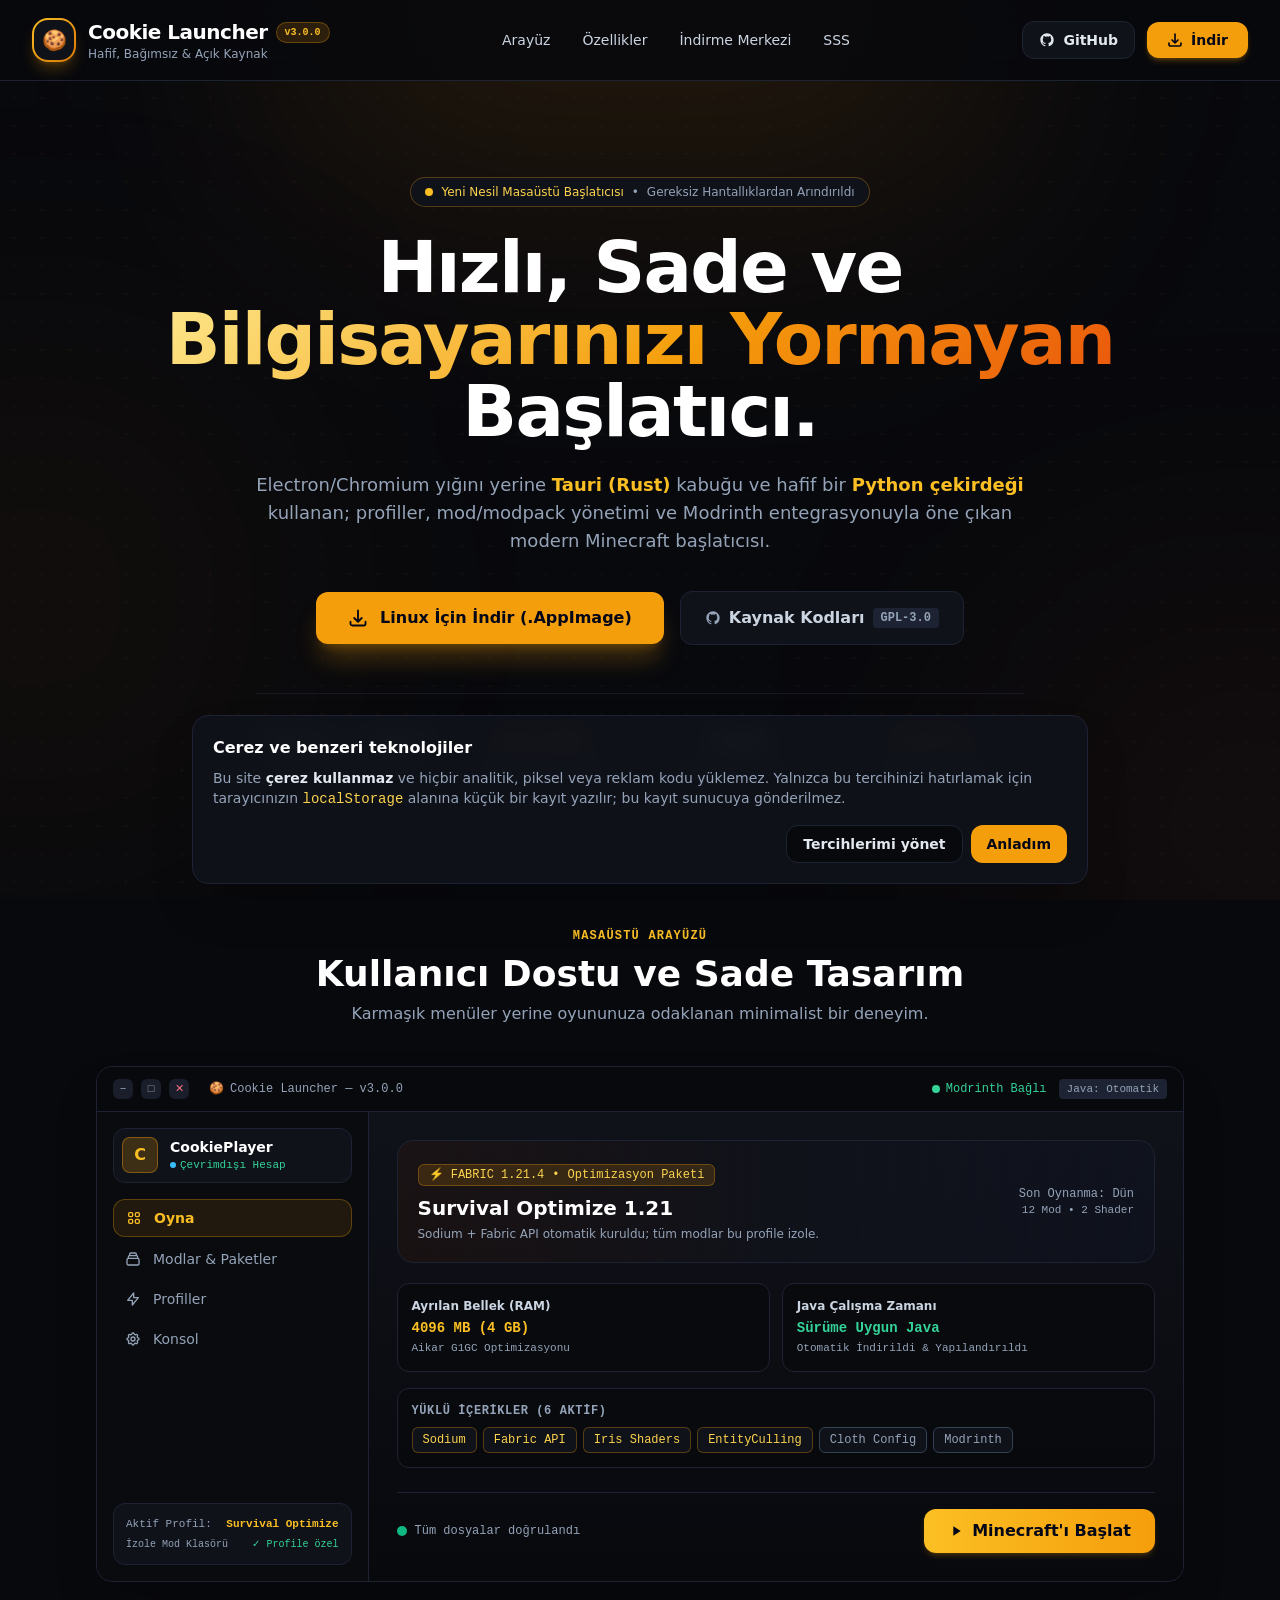
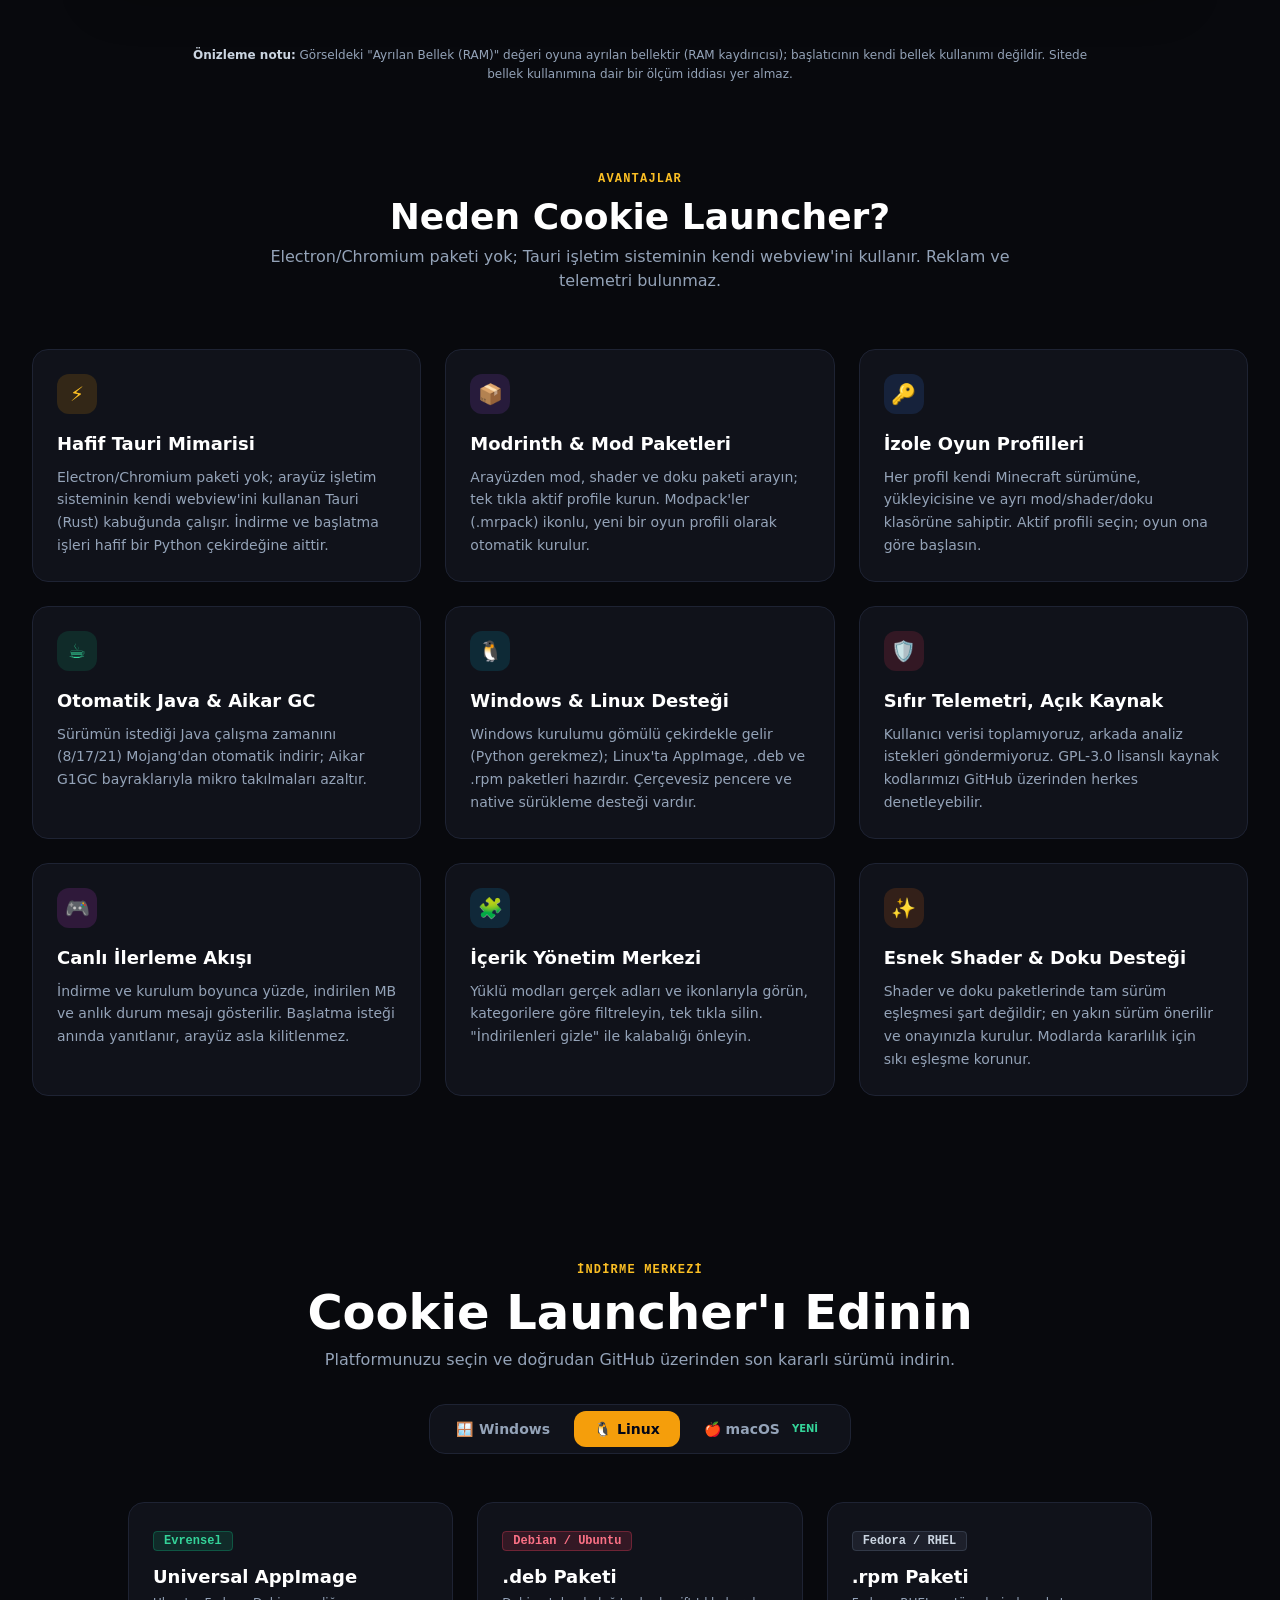
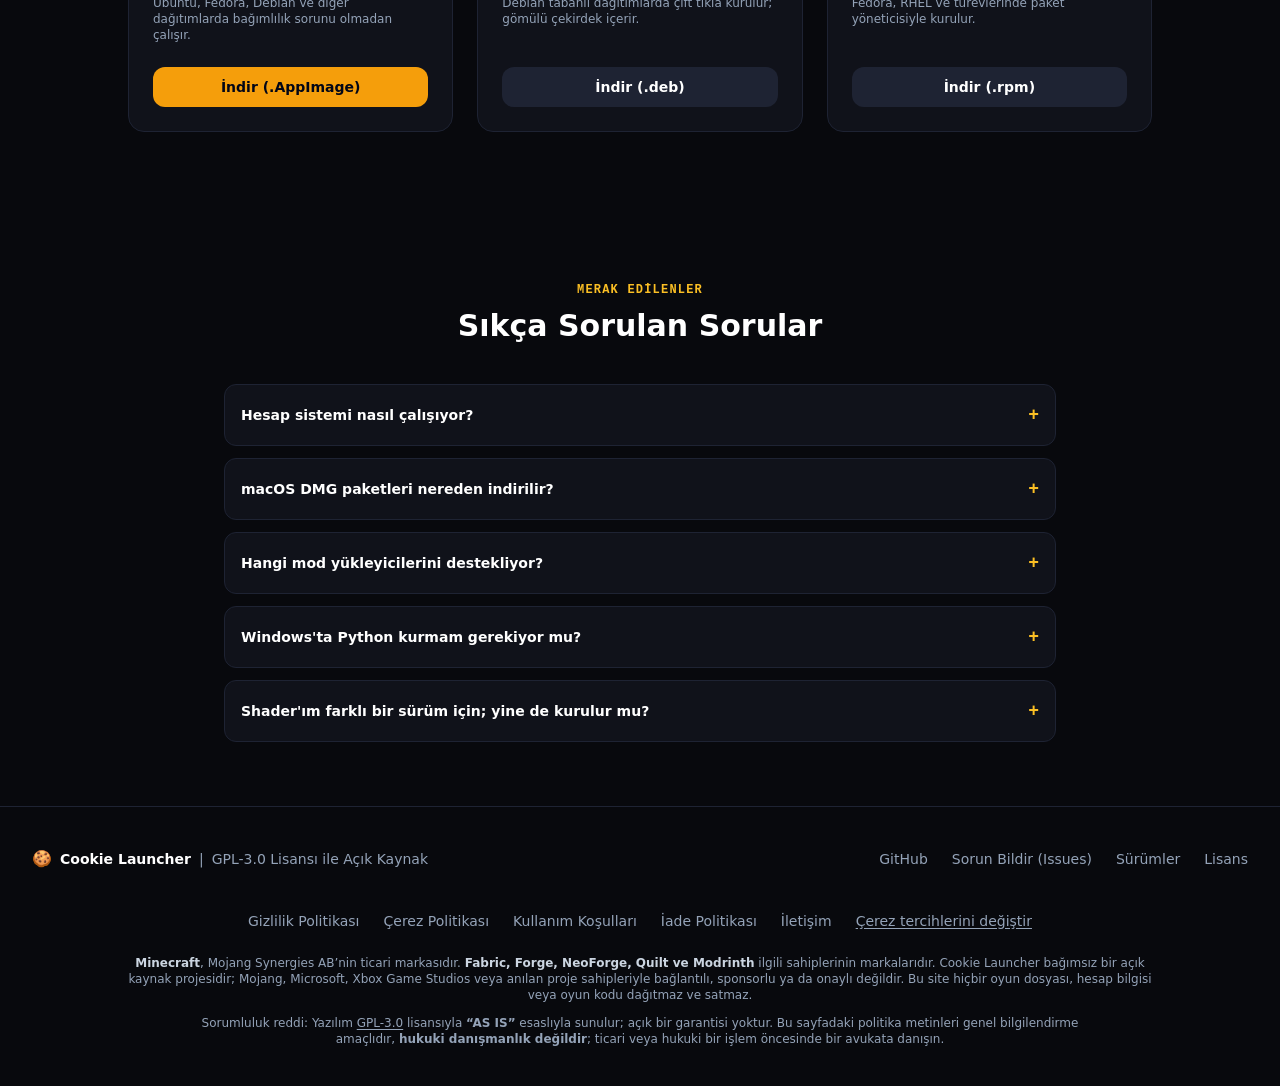
==== index.html @ 0609bbb4 "Site guncellemesi (kaynak commit: cacfa08)" ====
<!DOCTYPE html>
<html lang="tr" class="scroll-smooth dark">
<head>
  <meta charset="UTF-8">
  <meta name="viewport" content="width=device-width, initial-scale=1.0">
  <title>Cookie Launcher | Hafif ve Açık Kaynak Minecraft Başlatıcı</title>
  <meta name="description" content="Cookie Launcher - Tauri (Rust) kabuk ve hafif Python çekirdekle çalışan, Modrinth destekli, izole profilli, açık kaynak (GPL-3.0) Minecraft başlatıcısı. Ücretsiz, reklamsız, telemetrisiz.">
  <link rel="stylesheet" href="assets/fonts/fonts.css">
  <link rel="stylesheet" href="assets/site.css">
  <link rel="icon" href="assets/favicon.svg" type="image/svg+xml">
  <link rel="canonical" href="https://cookie-launcher.github.io/">
  <meta name="referrer" content="strict-origin-when-cross-origin">
  <meta name="color-scheme" content="dark">
  <meta name="theme-color" content="#08090d">
  <meta name="robots" content="index,follow">
  <meta property="og:type" content="website">
  <meta property="og:site_name" content="Cookie Launcher">
  <meta property="og:locale" content="tr_TR">
  <meta property="og:title" content="Cookie Launcher | Hafif ve Açık Kaynak Minecraft Başlatıcı">
  <meta property="og:description" content="Tauri (Rust) kabuk ve hafif Python çekirdekten oluşan, Modrinth destekli, izole profilli, GPL-3.0 lisanslı açık kaynak Minecraft başlatıcı.">
  <meta property="og:url" content="https://cookie-launcher.github.io/">
</head>
<body class="antialiased min-h-screen relative bg-surface-base text-slate-200 selection:bg-cookie-500/30 selection:text-cookie-300" style="background-color:#08090d;color:#e2e8f0">
  <a href="#main" class="skip-link">İçeriğe geç</a>
  <noscript>
    <div class="relative z-10 max-w-3xl mx-auto mt-4 px-4">
      <p class="rounded-xl border border-surface-border bg-surface-card px-4 py-3 text-sm text-slate-300">
        <strong class="text-white">JavaScript kapalı.</strong> Bu sitede çerez, analitik veya izleme kodu
        <em>çalıştırılmaz</em>; sayfanın tamamı JavaScript olmadan okunabilir. Yalnızca platform
        seçimi, SSS aç/kapa ve pano kopyalama kısayolları devre dışı kalır.
        <a class="text-cookie-400 underline" href="cerez-politikasi.html">Çerez Politikası</a>
      </p>
    </div>
  </noscript>

  <div class="fixed inset-0 pointer-events-none z-0 overflow-hidden">
    <div class="absolute -top-32 left-1/2 -translate-x-1/2 w-[750px] h-[450px] bg-gradient-to-b from-cookie-500/20 via-amber-600/10 to-transparent blur-[130px] rounded-full animate-glow"></div>
    <div class="absolute top-[45%] -left-40 w-96 h-96 bg-amber-600/10 blur-[150px] rounded-full"></div>
    <div class="absolute top-[70%] -right-40 w-96 h-96 bg-orange-600/10 blur-[150px] rounded-full"></div>
    <div class="absolute inset-0 grid-bg opacity-70"></div>
  </div>

  <header class="sticky top-0 z-50 backdrop-blur-md bg-surface-base/85 border-b border-surface-border">
    <div class="max-w-7xl mx-auto px-4 sm:px-6 lg:px-8 h-20 flex items-center justify-between">
      
      <!-- Brand Logo -->
      <a href="#" class="flex items-center gap-3 group">
        <div class="w-11 h-11 rounded-2xl bg-gradient-to-br from-cookie-400 to-cookie-600 p-[2px] shadow-lg shadow-cookie-500/25 group-hover:scale-105 transition-transform duration-300">
          <div class="w-full h-full bg-surface-card rounded-[14px] flex items-center justify-center text-xl"><span aria-hidden="true">
            🍪
          </span></div>
        </div>
        <div class="flex flex-col">
          <div class="flex items-center gap-2">
            <span class="font-extrabold text-xl tracking-tight text-white group-hover:text-cookie-400 transition-colors">Cookie Launcher</span>
            <span class="px-2 py-0.5 text-[10px] font-mono font-semibold bg-cookie-500/15 text-cookie-400 border border-cookie-500/30 rounded-full">v3.0.0</span>
          </div>
          <span class="text-xs text-slate-400 font-medium">Hafif, Bağımsız & Açık Kaynak</span>
        </div>
      </a>

      <!-- Desktop Nav -->
      <nav aria-label="Ana menü" class="hidden md:flex items-center gap-8 text-sm font-medium text-slate-300">
        <a href="#preview" class="hover:text-cookie-400 transition-colors">Arayüz</a>
        <a href="#features" class="hover:text-cookie-400 transition-colors">Özellikler</a>
        <a href="#downloads" class="hover:text-cookie-400 transition-colors">İndirme Merkezi</a>
        <a href="#faq" class="hover:text-cookie-400 transition-colors">SSS</a>
      </nav>

      <div class="flex items-center gap-3">
        <a href="https://github.com/cookie-launcher/cookie-launcher" target="_blank" rel="noopener noreferrer" 
           class="inline-flex items-center gap-2 px-4 py-2 rounded-xl text-sm font-semibold bg-surface-card border border-surface-border hover:border-cookie-500/50 hover:bg-surface-cardHover text-slate-200 transition-all">
          <svg aria-hidden="true" focusable="false" class="w-4 h-4" fill="currentColor" viewBox="0 0 24 24"><path fill-rule="evenodd" clip-rule="evenodd" d="M12 2C6.477 2 2 6.484 2 12.017c0 4.425 2.865 8.18 6.839 9.504.5.092.682-.217.682-.483 0-.237-.008-.868-.013-1.703-2.782.605-3.369-1.343-3.369-1.343-.454-1.158-1.11-1.466-1.11-1.466-.908-.62.069-.608.069-.608 1.003.07 1.53 1.032 1.53 1.032.892 1.53 2.341 1.088 2.91.832.092-.647.35-1.088.636-1.338-2.22-.253-4.555-1.113-4.555-4.951 0-1.093.39-1.988 1.029-2.688-.103-.253-.446-1.272.098-2.65 0 0 .84-.27 2.75 1.026A9.564 9.564 0 0112 6.844c.85.004 1.705.115 2.504.337 1.909-1.296 2.747-1.027 2.747-1.027.546 1.379.202 2.398.1 2.651.64.7 1.028 1.595 1.028 2.688 0 3.848-2.339 4.695-4.566 4.943.359.309.678.92.678 1.855 0 1.338-.012 2.419-.012 2.747 0 .268.18.58.688.482A10.019 10.019 0 0022 12.017C22 6.484 17.522 2 12 2z"/></svg>
          <span class="hidden sm:inline">GitHub</span>
        </a>

        <a href="#downloads" 
           class="inline-flex items-center gap-2 px-5 py-2 rounded-xl text-sm font-bold bg-cookie-500 hover:bg-cookie-400 text-slate-950 shadow-md shadow-cookie-500/25 transition-all">
          <svg aria-hidden="true" focusable="false" class="w-4 h-4" fill="none" stroke="currentColor" stroke-width="2.5" viewBox="0 0 24 24"><path stroke-linecap="round" stroke-linejoin="round" d="M3 16.5v2.25A2.25 2.25 0 005.25 21h13.5A2.25 2.25 0 0021 18.75V16.5M16.5 12L12 16.5m0 0L7.5 12m4.5 4.5V3"/></svg>
          <span>İndir</span>
        </a>
      </div>

    </div>
  </header>

  <main id="main" tabindex="-1" class="relative z-10">
    <section class="pt-16 pb-16 md:pt-24 md:pb-24 px-4 sm:px-6 lg:px-8 max-w-7xl mx-auto text-center">
      
      <!-- Status pill -->
      <div class="inline-flex items-center gap-2 px-3.5 py-1.5 rounded-full bg-surface-card border border-cookie-500/30 text-cookie-300 text-xs font-medium mb-6">
        <span class="w-2 h-2 rounded-full bg-cookie-400 animate-pulse"></span>
        <span>Yeni Nesil Masaüstü Başlatıcısı</span>
        <span class="text-slate-400">•</span>
        <span class="text-slate-400">Gereksiz Hantallıklardan Arındırıldı</span>
      </div>

      <!-- Hero Heading -->
      <h1 class="text-4xl sm:text-6xl lg:text-7xl font-extrabold tracking-tight text-white max-w-5xl mx-auto leading-[1.12]">
        Hızlı, Sade ve <br class="hidden sm:block">
        <span class="cookie-text-gradient">Bilgisayarınızı Yormayan</span> Başlatıcı.
      </h1>

      <p class="mt-6 text-base sm:text-lg text-slate-400 max-w-3xl mx-auto font-normal leading-relaxed">
        Electron/Chromium yığını yerine <span class="text-cookie-400 font-semibold">Tauri (Rust)</span> kabuğu ve hafif bir <span class="text-cookie-400 font-semibold">Python çekirdeği</span> kullanan; profiller, mod/modpack yönetimi ve Modrinth entegrasyonuyla öne çıkan modern Minecraft başlatıcısı.
      </p>

      <div class="mt-9 flex flex-col sm:flex-row items-center justify-center gap-4">
        
        <!-- Detected OS Quick Download -->
        <a href="#downloads" id="hero-cta-btn"
           class="w-full sm:w-auto inline-flex items-center justify-center gap-3 px-8 py-3.5 rounded-xl bg-gradient-to-r from-cookie-500 to-amber-500 hover:from-cookie-400 hover:to-amber-400 text-slate-950 font-bold text-base shadow-xl shadow-cookie-500/25 transition-all">
          <svg aria-hidden="true" focusable="false" class="w-5 h-5" fill="none" stroke="currentColor" stroke-width="2.2" viewBox="0 0 24 24"><path stroke-linecap="round" stroke-linejoin="round" d="M3 16.5v2.25A2.25 2.25 0 005.25 21h13.5A2.25 2.25 0 0021 18.75V16.5M16.5 12L12 16.5m0 0L7.5 12m4.5 4.5V3"/></svg>
          <span id="hero-cta-label">Windows İçin İndir (.exe)</span>
        </a>

        <!-- Source Code Link -->
        <a href="https://github.com/cookie-launcher/cookie-launcher" target="_blank" rel="noopener noreferrer"
           class="w-full sm:w-auto inline-flex items-center justify-center gap-2 px-6 py-3.5 rounded-xl bg-surface-card hover:bg-surface-cardHover border border-surface-border text-slate-300 hover:text-white font-semibold text-base transition-all">
          <svg aria-hidden="true" focusable="false" class="w-4 h-4 text-slate-400" fill="currentColor" viewBox="0 0 24 24"><path fill-rule="evenodd" clip-rule="evenodd" d="M12 2C6.477 2 2 6.484 2 12.017c0 4.425 2.865 8.18 6.839 9.504.5.092.682-.217.682-.483 0-.237-.008-.868-.013-1.703-2.782.605-3.369-1.343-3.369-1.343-.454-1.158-1.11-1.466-1.11-1.466-.908-.62.069-.608.069-.608 1.003.07 1.53 1.032 1.53 1.032.892 1.53 2.341 1.088 2.91.832.092-.647.35-1.088.636-1.338-2.22-.253-4.555-1.113-4.555-4.951 0-1.093.39-1.988 1.029-2.688-.103-.253-.446-1.272.098-2.65 0 0 .84-.27 2.75 1.026A9.564 9.564 0 0112 6.844c.85.004 1.705.115 2.504.337 1.909-1.296 2.747-1.027 2.747-1.027.546 1.379.202 2.398.1 2.651.64.7 1.028 1.595 1.028 2.688 0 3.848-2.339 4.695-4.566 4.943.359.309.678.92.678 1.855 0 1.338-.012 2.419-.012 2.747 0 .268.18.58.688.482A10.019 10.019 0 0022 12.017C22 6.484 17.522 2 12 2z"/></svg>
          <span>Kaynak Kodları</span>
          <span class="text-xs bg-surface-border text-slate-400 px-2 py-0.5 rounded font-mono">GPL-3.0</span>
        </a>

      </div>

      <!-- Quick Metrics -->
      <div class="mt-12 grid grid-cols-2 md:grid-cols-4 gap-4 max-w-3xl mx-auto pt-8 border-t border-surface-border/60">
        <div>
          <div class="text-2xl font-extrabold text-white font-mono">Tauri + Rust</div>
          <div class="text-xs text-slate-400 mt-1">Hafif Masaüstü Kabuğu</div>
        </div>
        <div>
          <div class="text-2xl font-extrabold text-cookie-400 font-mono">Anında</div>
          <div class="text-xs text-slate-400 mt-1">Non-blocking Başlatma</div>
        </div>
        <div>
          <div class="text-2xl font-extrabold text-white font-mono">%100</div>
          <div class="text-xs text-slate-400 mt-1">Açık Kaynak (GPL-3.0)</div>
        </div>
        <div>
          <div class="text-2xl font-extrabold text-cookie-400 font-mono">Sıfır</div>
          <div class="text-xs text-slate-400 mt-1">Reklam / Telemetri</div>
        </div>
      </div>

    </section>

    <section id="preview" class="py-12 px-4 sm:px-6 lg:px-8 max-w-6xl mx-auto">
      
      <div class="text-center mb-10">
        <span class="text-cookie-400 text-xs font-mono font-bold tracking-widest uppercase">Masaüstü Arayüzü</span>
        <h2 class="text-2xl sm:text-4xl font-extrabold text-white mt-2">Kullanıcı Dostu ve Sade Tasarım</h2>
        <p class="text-slate-400 text-sm sm:text-base mt-2">Karmaşık menüler yerine oyununuza odaklanan minimalist bir deneyim.</p>
      </div>

      <!-- Gercekci masaustu pencere cercevesi (sunucuya sohbet/ekran okuyucu icin
           tek bir ozet olarak sunulur; icindeki sahte arayuz metni dekoratiftir) -->
      <div role="img" aria-label="Cookie Launcher arayüz örneği: Oyna, Modlar ve Paketler, Profiller ve Konsol sekmeleri; solda profil listesi, ortada seçili profildeki modlar ve oyun motoru bilgileri, sağda Java sürümü, ram ayarı ve durum; altta kurulum durumu ve Başlat düğmesi." class="rounded-2xl bg-surface-card border border-surface-border shadow-2xl overflow-hidden">
        
        <!-- Window Title Bar -->
        <div class="bg-surface-base px-4 py-3 border-b border-surface-border flex items-center justify-between select-none">
          <div class="flex items-center gap-2">
            <span class="w-5 h-5 rounded-md bg-surface-border/80 text-slate-400 text-[11px] inline-flex items-center justify-center font-mono">−</span>
            <span class="w-5 h-5 rounded-md bg-surface-border/80 text-slate-400 text-[11px] inline-flex items-center justify-center font-mono">□</span>
            <span class="w-5 h-5 rounded-md bg-surface-border/80 text-rose-400 text-[11px] inline-flex items-center justify-center font-mono"><span aria-hidden="true">✕</span></span>
            <span class="ml-3 text-xs font-mono text-slate-400 flex items-center gap-1.5">
              <span><span aria-hidden="true">🍪</span></span> Cookie Launcher — v3.0.0
            </span>
          </div>

          <div class="flex items-center gap-3 text-xs text-slate-400 font-mono">
            <span class="flex items-center gap-1.5 text-emerald-400">
              <span class="w-2 h-2 rounded-full bg-emerald-400"></span> Modrinth Bağlı
            </span>
            <span class="hidden sm:inline bg-surface-border px-2 py-0.5 rounded text-[11px] text-slate-400">Java: Otomatik</span>
          </div>
        </div>

        <div class="grid grid-cols-1 md:grid-cols-12 min-h-[460px]">
          
          <!-- App Sidebar -->
          <div class="md:col-span-3 bg-surface-base/80 p-4 border-r border-surface-border flex flex-col justify-between">
            <div class="space-y-1">
              
              <!-- Profile Card -->
              <div class="flex items-center gap-3 p-2 rounded-xl bg-surface-card border border-surface-border mb-4">
                <div class="w-9 h-9 rounded-lg bg-cookie-500/20 border border-cookie-500/40 flex items-center justify-center font-bold text-cookie-400">
                  C
                </div>
                <div class="overflow-hidden">
                  <div class="text-sm font-bold text-white truncate">CookiePlayer</div>
                  <div class="text-[11px] text-emerald-400 flex items-center gap-1 font-mono">
                    <span class="w-1.5 h-1.5 rounded-full bg-sky-400"></span> Çevrimdışı Hesap
                  </div>
                </div>
              </div>

              <!-- Nav items -->
              <div class="flex items-center gap-3 px-3 py-2 rounded-xl text-sm font-semibold bg-cookie-500/10 text-cookie-400 border border-cookie-500/30">
                <svg aria-hidden="true" focusable="false" class="w-4 h-4" fill="none" stroke="currentColor" stroke-width="2" viewBox="0 0 24 24"><path stroke-linecap="round" stroke-linejoin="round" d="M4 6a2 2 0 012-2h2a2 2 0 012 2v2a2 2 0 01-2 2H6a2 2 0 01-2-2V6zM14 6a2 2 0 012-2h2a2 2 0 012 2v2a2 2 0 01-2 2h-2a2 2 0 01-2-2V6zM4 16a2 2 0 012-2h2a2 2 0 012 2v2a2 2 0 01-2 2H6a2 2 0 01-2-2v-2zM14 16a2 2 0 012-2h2a2 2 0 012 2v2a2 2 0 01-2 2h-2a2 2 0 01-2-2v-2z"/></svg>
                <span>Oyna</span>
              </div>

              <div class="flex items-center gap-3 px-3 py-2 rounded-xl text-sm font-medium text-slate-400 hover:text-slate-200 transition-colors">
                <svg aria-hidden="true" focusable="false" class="w-4 h-4" fill="none" stroke="currentColor" stroke-width="2" viewBox="0 0 24 24"><path stroke-linecap="round" stroke-linejoin="round" d="M19 11H5m14 0a2 2 0 012 2v6a2 2 0 01-2 2H5a2 2 0 01-2-2v-6a2 2 0 012-2m14 0V9a2 2 0 00-2-2M5 11V9a2 2 0 012-2m0 0V5a2 2 0 012-2h6a2 2 0 012 2v2M7 7h10"/></svg>
                <span>Modlar &amp; Paketler</span>
              </div>

              <div class="flex items-center gap-3 px-3 py-2 rounded-xl text-sm font-medium text-slate-400 hover:text-slate-200 transition-colors">
                <svg aria-hidden="true" focusable="false" class="w-4 h-4" fill="none" stroke="currentColor" stroke-width="2" viewBox="0 0 24 24"><path stroke-linecap="round" stroke-linejoin="round" d="M13 10V3L4 14h7v7l9-11h-7z"/></svg>
                <span>Profiller</span>
              </div>

              <div class="flex items-center gap-3 px-3 py-2 rounded-xl text-sm font-medium text-slate-400 hover:text-slate-200 transition-colors">
                <svg aria-hidden="true" focusable="false" class="w-4 h-4" fill="none" stroke="currentColor" stroke-width="2" viewBox="0 0 24 24"><path stroke-linecap="round" stroke-linejoin="round" d="M10.325 4.317c.426-1.756 2.924-1.756 3.35 0a1.724 1.724 0 002.573 1.066c1.543-.94 3.31.826 2.37 2.37a1.724 1.724 0 001.065 2.572c1.756.426 1.756 2.924 0 3.35a1.724 1.724 0 00-1.066 2.573c.94 1.543-.826 3.31-2.37 2.37a1.724 1.724 0 00-2.572 1.065c-.426 1.756-2.924 1.756-3.35 0a1.724 1.724 0 00-2.573-1.066c-1.543.94-3.31-.826-2.37-2.37a1.724 1.724 0 00-1.065-2.572c-1.756-.426-1.756-2.924 0-3.35a1.724 1.724 0 001.066-2.573c-.94-1.543.826-3.31 2.37-2.37.996.608 2.296.07 2.572-1.065z"/><path stroke-linecap="round" stroke-linejoin="round" stroke-width="2" d="M15 12a3 3 0 11-6 0 3 3 0 016 0z"/></svg>
                <span>Konsol</span>
              </div>
            </div>

            <!-- Launcher Memory Status Footnote -->
            <div class="mt-6 p-3 rounded-xl bg-surface-card border border-surface-border">
              <div class="flex items-center justify-between text-[11px] text-slate-400 font-mono mb-1">
                <span>Aktif Profil:</span>
                <span class="text-cookie-400 font-semibold truncate ml-2">Survival Optimize</span>
              </div>
              <div class="flex items-center justify-between text-[10px] text-slate-400 font-mono">
                <span>İzole Mod Klasörü</span>
                <span class="text-emerald-400"><span aria-hidden="true">✓</span> Profile özel</span>
              </div>
            </div>

          </div>

          <div class="md:col-span-9 p-6 sm:p-7 flex flex-col justify-between bg-gradient-to-b from-surface-card to-surface-base">
            
            <div>
              <!-- Instance Hero Box -->
              <div class="rounded-2xl border border-surface-border p-5 bg-gradient-to-r from-amber-950/20 via-surface-card to-slate-900/30">
                <div class="flex flex-col sm:flex-row items-start sm:items-center justify-between gap-3">
                  <div>
                    <div class="inline-flex items-center gap-2 px-2.5 py-0.5 rounded-md text-xs font-mono bg-cookie-500/15 text-cookie-300 border border-cookie-500/30 mb-2">
                      <span><span aria-hidden="true">⚡</span> FABRIC 1.21.4</span>
                      <span>•</span>
                      <span>Optimizasyon Paketi</span>
                    </div>
                    <h3 class="text-xl font-bold text-white">Survival Optimize 1.21</h3>
                    <p class="text-xs text-slate-400 mt-1">Sodium + Fabric API otomatik kuruldu; tüm modlar bu profile izole.</p>
                  </div>
                  
                  <div class="text-left sm:text-right font-mono text-xs text-slate-400">
                    <div>Son Oynanma: Dün</div>
                    <div class="text-slate-400 text-[11px]">12 Mod • 2 Shader</div>
                  </div>
                </div>
              </div>

              <!-- Mod and Configuration Overview -->
              <div class="mt-5 grid grid-cols-1 sm:grid-cols-2 gap-3">
                <div class="p-3.5 rounded-xl bg-surface-base/80 border border-surface-border">
                  <div class="text-xs font-semibold text-slate-300 mb-1">Ayrılan Bellek (RAM)</div>
                  <div class="text-sm font-mono text-cookie-400 font-bold">4096 MB (4 GB)</div>
                  <div class="text-[11px] text-slate-400 mt-0.5 font-mono">Aikar G1GC Optimizasyonu</div>
                </div>

                <div class="p-3.5 rounded-xl bg-surface-base/80 border border-surface-border">
                  <div class="text-xs font-semibold text-slate-300 mb-1">Java Çalışma Zamanı</div>
                  <div class="text-sm font-mono text-emerald-400 font-bold">Sürüme Uygun Java</div>
                  <div class="text-[11px] text-slate-400 mt-0.5 font-mono">Otomatik İndirildi & Yapılandırıldı</div>
                </div>
              </div>

              <!-- Installed mods chips -->
              <div class="mt-4 p-3.5 rounded-xl bg-surface-base/60 border border-surface-border">
                <div class="text-xs font-semibold text-slate-400 mb-2 font-mono uppercase tracking-wider">Yüklü İçerikler (6 Aktif)</div>
                <div class="flex flex-wrap gap-1.5">
                  <span class="px-2.5 py-1 rounded-md text-xs font-mono bg-surface-card border border-cookie-500/30 text-cookie-300">Sodium</span>
                  <span class="px-2.5 py-1 rounded-md text-xs font-mono bg-surface-card border border-cookie-500/30 text-cookie-300">Fabric API</span>
                  <span class="px-2.5 py-1 rounded-md text-xs font-mono bg-surface-card border border-cookie-500/30 text-cookie-300">Iris Shaders</span>
                  <span class="px-2.5 py-1 rounded-md text-xs font-mono bg-surface-card border border-cookie-500/30 text-cookie-300">EntityCulling</span>
                  <span class="px-2.5 py-1 rounded-md text-xs font-mono bg-surface-card border border-slate-700 text-slate-400">Cloth Config</span>
                  <span class="px-2.5 py-1 rounded-md text-xs font-mono bg-surface-card border border-slate-700 text-slate-400">Modrinth</span>
                </div>
              </div>

            </div>

            <!-- Bottom instance launch mock bar -->
            <div class="mt-6 pt-4 border-t border-surface-border flex items-center justify-between">
              <div class="flex items-center gap-2 text-xs text-slate-400 font-mono">
                <span class="w-2.5 h-2.5 rounded-full bg-emerald-500"></span>
                <span>Tüm dosyalar doğrulandı</span>
              </div>

              <div class="px-6 py-2.5 rounded-xl font-bold text-slate-950 bg-gradient-to-r from-cookie-400 to-amber-500 flex items-center gap-2 cursor-default select-none shadow-md shadow-cookie-500/20">
                <svg aria-hidden="true" focusable="false" class="w-4 h-4" fill="currentColor" viewBox="0 0 24 24"><path d="M8 5v14l11-7z"/></svg>
                <span>Minecraft'ı Başlat</span>
              </div>
            </div>

          </div>

        </div>

      </div>

    </section>

    <p class="max-w-4xl mx-auto mt-4 text-center text-xs text-slate-400 leading-relaxed">
      <strong class="text-slate-300">Önizleme notu:</strong> Görseldeki "Ayrılan Bellek (RAM)" değeri
      oyuna ayrılan bellektir (RAM kaydırıcısı); başlatıcının kendi bellek kullanımı değildir.
      Sitede bellek kullanımına dair bir ölçüm iddiası yer almaz.
    </p>

    <section id="features" class="py-20 px-4 sm:px-6 lg:px-8 max-w-7xl mx-auto">
      
      <div class="text-center max-w-3xl mx-auto mb-14">
        <span class="text-cookie-400 text-xs font-mono font-bold tracking-widest uppercase">Avantajlar</span>
        <h2 class="text-3xl sm:text-4xl font-extrabold text-white mt-2">Neden Cookie Launcher?</h2>
        <p class="text-slate-400 text-sm sm:text-base mt-2">
          Electron/Chromium paketi yok; Tauri işletim sisteminin kendi webview'ini kullanır. Reklam ve telemetri bulunmaz.
        </p>
      </div>

      <div class="grid grid-cols-1 md:grid-cols-2 lg:grid-cols-3 gap-6">
        
        <!-- Card 1 -->
        <div class="p-6 rounded-2xl bg-surface-card border border-surface-border hover:border-cookie-500/40 transition-all">
          <div class="w-10 h-10 rounded-xl bg-amber-500/15 text-cookie-400 flex items-center justify-center text-xl mb-4"><span aria-hidden="true">
            ⚡
          </span></div>
          <h3 class="text-lg font-bold text-white">Hafif Tauri Mimarisi</h3>
          <p class="text-slate-400 text-sm mt-2 leading-relaxed">
            Electron/Chromium paketi yok; arayüz işletim sisteminin kendi webview'ini kullanan Tauri (Rust) kabuğunda çalışır. İndirme ve başlatma işleri hafif bir Python çekirdeğine aittir.
          </p>
        </div>

        <!-- Card 2 -->
        <div class="p-6 rounded-2xl bg-surface-card border border-surface-border hover:border-cookie-500/40 transition-all">
          <div class="w-10 h-10 rounded-xl bg-purple-500/15 text-purple-400 flex items-center justify-center text-xl mb-4"><span aria-hidden="true">
            📦
          </span></div>
          <h3 class="text-lg font-bold text-white">Modrinth & Mod Paketleri</h3>
          <p class="text-slate-400 text-sm mt-2 leading-relaxed">
            Arayüzden mod, shader ve doku paketi arayın; tek tıkla aktif profile kurun. Modpack'ler (.mrpack) ikonlu, yeni bir oyun profili olarak otomatik kurulur.
          </p>
        </div>

        <!-- Card 3 -->
        <div class="p-6 rounded-2xl bg-surface-card border border-surface-border hover:border-cookie-500/40 transition-all">
          <div class="w-10 h-10 rounded-xl bg-blue-500/15 text-blue-400 flex items-center justify-center text-xl mb-4"><span aria-hidden="true">
            🔑
          </span></div>
          <h3 class="text-lg font-bold text-white">İzole Oyun Profilleri</h3>
          <p class="text-slate-400 text-sm mt-2 leading-relaxed">
            Her profil kendi Minecraft sürümüne, yükleyicisine ve ayrı mod/shader/doku klasörüne sahiptir. Aktif profili seçin; oyun ona göre başlasın.
          </p>
        </div>

        <!-- Card 4 -->
        <div class="p-6 rounded-2xl bg-surface-card border border-surface-border hover:border-cookie-500/40 transition-all">
          <div class="w-10 h-10 rounded-xl bg-emerald-500/15 text-emerald-400 flex items-center justify-center text-xl mb-4"><span aria-hidden="true">
            ☕
          </span></div>
          <h3 class="text-lg font-bold text-white">Otomatik Java &amp; Aikar GC</h3>
          <p class="text-slate-400 text-sm mt-2 leading-relaxed">
            Sürümün istediği Java çalışma zamanını (8/17/21) Mojang'dan otomatik indirir; Aikar G1GC bayraklarıyla mikro takılmaları azaltır.
          </p>
        </div>

        <!-- Card 5 -->
        <div class="p-6 rounded-2xl bg-surface-card border border-surface-border hover:border-cookie-500/40 transition-all">
          <div class="w-10 h-10 rounded-xl bg-cyan-500/15 text-cyan-400 flex items-center justify-center text-xl mb-4"><span aria-hidden="true">
            🐧
          </span></div>
          <h3 class="text-lg font-bold text-white">Windows &amp; Linux Desteği</h3>
          <p class="text-slate-400 text-sm mt-2 leading-relaxed">
            Windows kurulumu gömülü çekirdekle gelir (Python gerekmez); Linux'ta AppImage, .deb ve .rpm paketleri hazırdır. Çerçevesiz pencere ve native sürükleme desteği vardır.
          </p>
        </div>

        <!-- Card 6 -->
        <div class="p-6 rounded-2xl bg-surface-card border border-surface-border hover:border-cookie-500/40 transition-all">
          <div class="w-10 h-10 rounded-xl bg-rose-500/15 text-rose-400 flex items-center justify-center text-xl mb-4"><span aria-hidden="true">
            🛡️
          </span></div>
          <h3 class="text-lg font-bold text-white">Sıfır Telemetri, Açık Kaynak</h3>
          <p class="text-slate-400 text-sm mt-2 leading-relaxed">
            Kullanıcı verisi toplamıyoruz, arkada analiz istekleri göndermiyoruz. GPL-3.0 lisanslı kaynak kodlarımızı GitHub üzerinden herkes denetleyebilir.
          </p>
        </div>

        <!-- Card 7 -->
        <div class="p-6 rounded-2xl bg-surface-card border border-surface-border hover:border-cookie-500/40 transition-all">
          <div class="w-10 h-10 rounded-xl bg-fuchsia-500/15 text-fuchsia-400 flex items-center justify-center text-xl mb-4"><span aria-hidden="true">
            🎮
          </span></div>
          <h3 class="text-lg font-bold text-white">Canlı İlerleme Akışı</h3>
          <p class="text-slate-400 text-sm mt-2 leading-relaxed">
            İndirme ve kurulum boyunca yüzde, indirilen MB ve anlık durum mesajı gösterilir. Başlatma isteği anında yanıtlanır, arayüz asla kilitlenmez.
          </p>
        </div>

        <!-- Card 8 -->
        <div class="p-6 rounded-2xl bg-surface-card border border-surface-border hover:border-cookie-500/40 transition-all">
          <div class="w-10 h-10 rounded-xl bg-sky-500/15 text-sky-400 flex items-center justify-center text-xl mb-4"><span aria-hidden="true">
            🧩
          </span></div>
          <h3 class="text-lg font-bold text-white">İçerik Yönetim Merkezi</h3>
          <p class="text-slate-400 text-sm mt-2 leading-relaxed">
            Yüklü modları gerçek adları ve ikonlarıyla görün, kategorilere göre filtreleyin, tek tıkla silin. "İndirilenleri gizle" ile kalabalığı önleyin.
          </p>
        </div>

        <!-- Card 9 -->
        <div class="p-6 rounded-2xl bg-surface-card border border-surface-border hover:border-cookie-500/40 transition-all">
          <div class="w-10 h-10 rounded-xl bg-orange-500/15 text-orange-400 flex items-center justify-center text-xl mb-4"><span aria-hidden="true">
            ✨
          </span></div>
          <h3 class="text-lg font-bold text-white">Esnek Shader &amp; Doku Desteği</h3>
          <p class="text-slate-400 text-sm mt-2 leading-relaxed">
            Shader ve doku paketlerinde tam sürüm eşleşmesi şart değildir; en yakın sürüm önerilir ve onayınızla kurulur. Modlarda kararlılık için sıkı eşleşme korunur.
          </p>
        </div>

      </div>

    </section>

    <section id="downloads" class="py-20 px-4 sm:px-6 lg:px-8 max-w-7xl mx-auto">
      
      <div class="text-center max-w-3xl mx-auto mb-12">
        <span class="text-cookie-400 text-xs font-mono font-bold tracking-widest uppercase">İndirme Merkezi</span>
        <h2 class="text-3xl sm:text-5xl font-extrabold text-white mt-2">Cookie Launcher'ı Edinin</h2>
        <p class="text-slate-400 text-sm sm:text-base mt-3">Platformunuzu seçin ve doğrudan GitHub üzerinden son kararlı sürümü indirin.</p>
        
        <!-- Platform Switch Tabs -->
        <div role="tablist" aria-label="İndirme platformu" class="inline-flex p-1.5 rounded-2xl bg-surface-card border border-surface-border mt-8 gap-1">
          <button onclick="selectPlatform('windows')" role="tab" id="tab-windows-btn" aria-controls="content-windows" aria-selected="true" tabindex="0" class="px-5 py-2 rounded-xl text-xs sm:text-sm font-bold bg-cookie-500 text-slate-950 transition-all">
            <span aria-hidden="true">🪟</span> Windows
          </button>
          <button onclick="selectPlatform('linux')" role="tab" id="tab-linux-btn" aria-controls="content-linux" aria-selected="false" tabindex="-1" class="px-5 py-2 rounded-xl text-xs sm:text-sm font-semibold text-slate-400 hover:text-white transition-all">
            <span aria-hidden="true">🐧</span> Linux
          </button>
          <button onclick="selectPlatform('macos')" role="tab" id="tab-macos-btn" aria-controls="content-macos" aria-selected="false" tabindex="-1" class="px-5 py-2 rounded-xl text-xs sm:text-sm font-semibold text-slate-400 hover:text-white transition-all flex items-center gap-1.5">
            <span><span aria-hidden="true">🍎</span> macOS</span>
            <span class="text-[10px] bg-emerald-500/20 text-emerald-400 px-1.5 py-0.2 rounded">YENİ</span>
          </button>
        </div>
      </div>

      <div role="tabpanel" aria-labelledby="tab-windows-btn" id="content-windows" tabindex="0" class="grid grid-cols-1 md:grid-cols-2 gap-6 max-w-4xl mx-auto">
        <!-- Windows Setup -->
        <div class="p-6 rounded-2xl bg-surface-card border border-surface-border flex flex-col justify-between">
          <div>
            <div class="flex items-center justify-between mb-2">
              <span class="px-2.5 py-0.5 rounded text-xs font-mono font-semibold bg-emerald-500/15 text-emerald-400 border border-emerald-500/30">Kurulumlu</span>
              <span class="text-xs font-mono text-slate-400">Windows 10 / 11 (64-bit)</span>
            </div>
            <h3 class="text-lg font-bold text-white mt-2">Windows Yükleyici (.exe)</h3>
            <p class="text-xs text-slate-400 mt-1">Başlat menüsüne ve masaüstüne kısayol oluşturur. Gömülü çekirdek sayesinde Python kurmaya gerek yoktur.</p>
          </div>
          <a href="https://github.com/cookie-launcher/cookie-launcher/releases/latest" target="_blank" rel="noopener noreferrer"
             class="mt-6 w-full py-3 rounded-xl font-bold bg-cookie-500 hover:bg-cookie-400 text-slate-950 flex items-center justify-center gap-2 transition-all">
            <svg aria-hidden="true" focusable="false" class="w-4 h-4" fill="none" stroke="currentColor" stroke-width="2.5" viewBox="0 0 24 24"><path stroke-linecap="round" stroke-linejoin="round" d="M3 16.5v2.25A2.25 2.25 0 005.25 21h13.5A2.25 2.25 0 0021 18.75V16.5M16.5 12L12 16.5m0 0L7.5 12m4.5 4.5V3"/></svg>
            <span>Yükleyiciyi İndir (.exe)</span>
          </a>
        </div>

        <!-- Kaynaktan Derleme -->
        <div class="p-6 rounded-2xl bg-surface-card border border-surface-border flex flex-col justify-between">
          <div>
            <div class="flex items-center justify-between mb-2">
              <span class="px-2.5 py-0.5 rounded text-xs font-mono font-semibold bg-blue-500/15 text-blue-400 border border-blue-500/30">Geliştirici</span>
              <span class="text-xs font-mono text-slate-400">Node + Rust + Python</span>
            </div>
            <h3 class="text-lg font-bold text-white mt-2">Kaynaktan Derle</h3>
            <p class="text-xs text-slate-400 mt-1">Depoyu klonlayıp <span class="font-mono">npm run tauri:build</span> ile kendi paketini üret. Katkılar memnuniyetle karşılanır.</p>
          </div>
          <a href="https://github.com/cookie-launcher/cookie-launcher" target="_blank" rel="noopener noreferrer"
             class="mt-6 w-full py-3 rounded-xl font-bold bg-surface-border hover:bg-slate-700 text-white flex items-center justify-center gap-2 transition-all">
            <span>GitHub Deposunu Aç</span>
          </a>
        </div>
      </div>

      <div role="tabpanel" aria-labelledby="tab-linux-btn" id="content-linux" tabindex="0" class="hidden grid-cols-1 md:grid-cols-3 gap-6 max-w-5xl mx-auto">
        <!-- AppImage -->
        <div class="p-6 rounded-2xl bg-surface-card border border-surface-border flex flex-col justify-between">
          <div>
            <span class="px-2.5 py-0.5 rounded text-xs font-mono font-semibold bg-emerald-500/15 text-emerald-400 border border-emerald-500/30">Evrensel</span>
            <h3 class="text-lg font-bold text-white mt-3">Universal AppImage</h3>
            <p class="text-xs text-slate-400 mt-1">Ubuntu, Fedora, Debian ve diğer dağıtımlarda bağımlılık sorunu olmadan çalışır.</p>
          </div>
          <a href="https://github.com/cookie-launcher/cookie-launcher/releases/latest" target="_blank" rel="noopener noreferrer"
             class="mt-6 w-full py-2.5 rounded-xl font-bold bg-cookie-500 hover:bg-cookie-400 text-slate-950 text-center text-sm transition-all">
            İndir (.AppImage)
          </a>
        </div>

        <!-- Debian / Ubuntu -->
        <div class="p-6 rounded-2xl bg-surface-card border border-surface-border flex flex-col justify-between">
          <div>
            <span class="px-2.5 py-0.5 rounded text-xs font-mono font-semibold bg-rose-500/15 text-rose-400 border border-rose-500/30">Debian / Ubuntu</span>
            <h3 class="text-lg font-bold text-white mt-3">.deb Paketi</h3>
            <p class="text-xs text-slate-400 mt-1">Debian tabanlı dağıtımlarda çift tıkla kurulur; gömülü çekirdek içerir.</p>
          </div>
          <a href="https://github.com/cookie-launcher/cookie-launcher/releases/latest" target="_blank" rel="noopener noreferrer"
             class="mt-6 w-full py-2.5 rounded-xl font-bold bg-surface-border hover:bg-slate-700 text-white text-center text-sm transition-all">
            İndir (.deb)
          </a>
        </div>

        <!-- Fedora / RHEL -->
        <div class="p-6 rounded-2xl bg-surface-card border border-surface-border flex flex-col justify-between">
          <div>
            <span class="px-2.5 py-0.5 rounded text-xs font-mono font-semibold bg-slate-500/15 text-slate-300 border border-slate-500/30">Fedora / RHEL</span>
            <h3 class="text-lg font-bold text-white mt-3">.rpm Paketi</h3>
            <p class="text-xs text-slate-400 mt-1">Fedora, RHEL ve türevlerinde paket yöneticisiyle kurulur.</p>
          </div>
          <a href="https://github.com/cookie-launcher/cookie-launcher/releases/latest" target="_blank" rel="noopener noreferrer"
             class="mt-6 w-full py-2.5 rounded-xl font-bold bg-surface-border hover:bg-slate-700 text-white text-center text-sm transition-all">
            İndir (.rpm)
          </a>
        </div>
      </div>

      <div role="tabpanel" aria-labelledby="tab-macos-btn" id="content-macos" tabindex="0" class="hidden max-w-4xl mx-auto">
        <div class="grid grid-cols-1 md:grid-cols-2 gap-6">

          <!-- Apple Silicon -->
          <div class="p-6 rounded-2xl bg-surface-card border border-surface-border flex flex-col justify-between">
            <div>
              <div class="flex items-center justify-between mb-2">
                <span class="px-2.5 py-0.5 rounded text-xs font-mono font-semibold bg-emerald-500/15 text-emerald-400 border border-emerald-500/30">Apple Silicon</span>
                <span class="text-xs font-mono text-slate-400">M1 / M2 / M3 / M4</span>
              </div>
              <h3 class="text-lg font-bold text-white mt-2">macOS DMG (arm64)</h3>
              <p class="text-xs text-slate-400 mt-1">Apple Silicon işlemcili Mac'ler için disk imajı. Gömülü Python çekirdeğiyle birlikte gelir.</p>
            </div>
            <button type="button" onclick="openMacWarning('arm64')" class="mt-6 w-full py-3 rounded-xl font-bold bg-cookie-500 hover:bg-cookie-400 text-slate-950 text-center text-sm transition-all cursor-pointer">
                İndir (.dmg · arm64)
              </button>
          </div>

          <!-- Intel -->
          <div class="p-6 rounded-2xl bg-surface-card border border-surface-border flex flex-col justify-between">
            <div>
              <div class="flex items-center justify-between mb-2">
                <span class="px-2.5 py-0.5 rounded text-xs font-mono font-semibold bg-slate-500/15 text-slate-300 border border-slate-500/30">Intel</span>
                <span class="text-xs font-mono text-slate-400">x86_64</span>
              </div>
              <h3 class="text-lg font-bold text-white mt-2">macOS DMG (x64)</h3>
              <p class="text-xs text-slate-400 mt-1">Intel işlemcili Mac'ler için disk imajı. Gömülü Python çekirdeğiyle birlikte gelir.</p>
            </div>
            <button type="button" onclick="openMacWarning('x64')" class="mt-6 w-full py-3 rounded-xl font-bold bg-cookie-500 hover:bg-cookie-400 text-slate-950 text-center text-sm transition-all cursor-pointer">
                İndir (.dmg · x64)
              </button>
          </div>
        </div>

        <!-- Deneysel / Gatekeeper uyarisi -->
        <div class="mt-6 p-5 rounded-2xl bg-surface-card border border-amber-500/30">
          <div class="flex items-start gap-3">
            <span class="text-xl" aria-hidden="true">⚠️</span>
            <div class="text-xs text-slate-300 leading-relaxed space-y-2">
              <p class="font-bold text-cookie-400">Deneysel: imzasız ve notarize edilmemiş</p>
              <p>macOS paketleri Apple Developer sertifikası olmadan derlenir; bu yüzden macOS <strong>Gatekeeper</strong> "geliştirici doğrulanamıyor" uyarısı verir. Bu bir virüs işareti değil, imza eksikliğidir. <strong class="text-white">İlk açılışta aşağıdakilerden birini yapmak zorunludur:</strong></p>
                <p class="text-amber-300"><strong>⚠️ Sağ tık → "Aç" yöntemi macOS 15 (Sequoia) ve sonrasında artık çalışmıyor.</strong> Aşağıdaki iki yoldan birini kullanmalısınız.</p>
                <ol class="list-decimal pl-5 space-y-1">
                  <li><strong class="text-white">Hızlı yol (Terminal):</strong> DMG'yi açıp uygulamayı <code>/Applications</code>'a taşıyın, sonra Terminal'de şunu çalıştırın:<br><code class="font-mono text-cookie-300">xattr -dr com.apple.quarantine /Applications/CookieLauncher.app</code></li>
                  <li><strong class="text-white">Arayüzden:</strong> uygulamayı açmayı deneyin → uyarı gelince <em>Sistem Ayarları → Gizlilik ve Güvenlik</em> bölümüne inin → güvenlik bildiriminde <strong>"Yine de Aç"</strong> → çıkan pencerede tekrar <strong>Aç</strong>.</li>
                </ol>
                <p><strong class="text-white">Neden imzalı değil?</strong> Apple Developer Program üyeliği <strong>99 $/yıl</strong> ve bunu karşılayamıyorum. Uygulama tamamen açık kaynak (GPL-3.0); istemeyen <a href="https://github.com/cookie-launcher/cookie-launcher" target="_blank" rel="noopener noreferrer" class="text-cookie-400 underline underline-offset-2">kaynak koddan kendisi derleyebilir</a>.</p>
              <p>Paketler GitHub Actions'ın macOS runner'larında üretilir. Geliştiricinin elinde Mac donanımı olmadığı için <strong>çalışma zamanı test edilmemiştir</strong>; sorun yaşarsan <a href="https://github.com/cookie-launcher/cookie-launcher/issues" target="_blank" rel="noopener noreferrer" class="text-cookie-400 underline underline-offset-2">Issues</a>'a bildir.</p>
            </div>
          </div>
        </div>
      </div>

    </section>

    <section id="faq" class="py-16 px-4 sm:px-6 lg:px-8 max-w-4xl mx-auto">
      
      <div class="text-center mb-10">
        <span class="text-cookie-400 text-xs font-mono font-bold tracking-widest uppercase">Merak Edilenler</span>
        <h2 class="text-3xl font-extrabold text-white mt-2">Sıkça Sorulan Sorular</h2>
      </div>

      <div class="space-y-3">
        
        <div class="rounded-xl bg-surface-card border border-surface-border overflow-hidden">
          <button onclick="toggleFaq(this)" class="w-full p-4 text-left flex items-center justify-between text-white font-semibold text-sm hover:text-cookie-400 transition-colors">
            <span>Hesap sistemi nasıl çalışıyor?</span>
            <span class="text-cookie-400 font-mono text-lg icon">+</span>
          </button>
          <div class="faq-content hidden px-4 pb-4 text-xs sm:text-sm text-slate-400 leading-relaxed border-t border-surface-border/60 pt-3">
            Şu an çevrimdışı (offline) kullanıcı adı desteği vardır; oyun seçtiğiniz profille başlatılır. Microsoft/Xbox hesap girişi yol haritasındadır. Hiçbir giriş bilgisi toplanmaz, çünkü toplanacak veri yoktur.
          </div>
        </div>

        <div class="rounded-xl bg-surface-card border border-surface-border overflow-hidden">
          <button onclick="toggleFaq(this)" class="w-full p-4 text-left flex items-center justify-between text-white font-semibold text-sm hover:text-cookie-400 transition-colors">
            <span>macOS DMG paketleri nereden indirilir?</span>
            <span class="text-cookie-400 font-mono text-lg icon">+</span>
          </button>
          <div class="faq-content hidden px-4 pb-4 text-xs sm:text-sm text-slate-400 leading-relaxed border-t border-surface-border/60 pt-3">
            İndirme Merkezi'ndeki macOS sekmesinden Apple Silicon (arm64) ve Intel (x64) DMG paketlerine ulaşabilirsiniz. Paketler imzasız/notarize edilmemiş olduğu için ilk açılışta Gatekeeper uyarısı verir; <strong class="text-slate-200">sağ tık → "Aç" macOS 15+ üzerinde artık çalışmaz.</strong> Ya <span class="font-mono text-cookie-300">xattr -dr com.apple.quarantine /Applications/CookieLauncher.app</span> komutunu çalıştırın ya da <em>Sistem Ayarları → Gizlilik ve Güvenlik → "Yine de Aç"</em> yolunu kullanın. İmzasızlığın nedeni Apple Developer üyeliğinin (99 $/yıl) karşılanamamasıdır; uygulama GPL-3.0 açık kaynak olduğu için dileyen kaynaktan derleyebilir.
          </div>
        </div>

        <div class="rounded-xl bg-surface-card border border-surface-border overflow-hidden">
          <button onclick="toggleFaq(this)" class="w-full p-4 text-left flex items-center justify-between text-white font-semibold text-sm hover:text-cookie-400 transition-colors">
            <span>Hangi mod yükleyicilerini destekliyor?</span>
            <span class="text-cookie-400 font-mono text-lg icon">+</span>
          </button>
          <div class="faq-content hidden px-4 pb-4 text-xs sm:text-sm text-slate-400 leading-relaxed border-t border-surface-border/60 pt-3">
            Vanilla, Fabric ve Forge profilleri oluşturabilirsiniz. Modrinth modpack'leri (.mrpack) ise kendi Fabric/Forge/NeoForge/Quilt sürümleriyle otomatik olarak yeni bir profil halinde kurulur. Mod kaynağı Modrinth'tir; CurseForge entegrasyonu yoktur.
          </div>
        </div>

        <div class="rounded-xl bg-surface-card border border-surface-border overflow-hidden">
          <button onclick="toggleFaq(this)" class="w-full p-4 text-left flex items-center justify-between text-white font-semibold text-sm hover:text-cookie-400 transition-colors">
            <span>Windows'ta Python kurmam gerekiyor mu?</span>
            <span class="text-cookie-400 font-mono text-lg icon">+</span>
          </button>
          <div class="faq-content hidden px-4 pb-4 text-xs sm:text-sm text-slate-400 leading-relaxed border-t border-surface-border/60 pt-3">
            Hayır. Setup paketi, PyInstaller ile derlenmiş gömülü çekirdeği (cookielauncher-core.exe) içerir. Linux paketlerinde de aynı gömülü çekirdek bulunur; ek bir kurulum gerekmez.
          </div>
        </div>

        <div class="rounded-xl bg-surface-card border border-surface-border overflow-hidden">
          <button onclick="toggleFaq(this)" class="w-full p-4 text-left flex items-center justify-between text-white font-semibold text-sm hover:text-cookie-400 transition-colors">
            <span>Shader'ım farklı bir sürüm için; yine de kurulur mu?</span>
            <span class="text-cookie-400 font-mono text-lg icon">+</span>
          </button>
          <div class="faq-content hidden px-4 pb-4 text-xs sm:text-sm text-slate-400 leading-relaxed border-t border-surface-border/60 pt-3">
            Evet. Shader ve doku paketlerinde tam sürüm eşleşmesi aranmaz; en yakın sürüm size önerilir ve onayınızla kurulur. Modlarda ise oyunun çökmemesi için sürüm ve yükleyici eşleşmesi zorunludur.
          </div>
        </div>

      </div>

    </section>

  </main>

  <footer class="border-t border-surface-border bg-surface-base text-slate-400 text-xs sm:text-sm">
    <div class="max-w-7xl mx-auto px-4 sm:px-6 lg:px-8 py-10 flex flex-col sm:flex-row items-center justify-between gap-4">
      <div class="flex items-center gap-2">
        <span class="text-base"><span aria-hidden="true">🍪</span></span>
        <span class="font-bold text-white">Cookie Launcher</span>
        <span class="text-slate-400">|</span>
        <span class="text-slate-400">GPL-3.0 Lisansı ile Açık Kaynak</span>
      </div>

      <div class="flex items-center gap-6">
        <a href="https://github.com/cookie-launcher/cookie-launcher" target="_blank" rel="noopener noreferrer" class="hover:text-cookie-400 transition-colors">GitHub</a>
        <a href="https://github.com/cookie-launcher/cookie-launcher/issues" target="_blank" rel="noopener noreferrer" class="hover:text-cookie-400 transition-colors">Sorun Bildir (Issues)</a>
        <a href="https://github.com/cookie-launcher/cookie-launcher/releases" target="_blank" rel="noopener noreferrer" class="hover:text-cookie-400 transition-colors">Sürümler</a>
        <a href="https://github.com/cookie-launcher/cookie-launcher/blob/main/LICENSE" rel="noopener noreferrer" target="_blank" class="hover:text-cookie-400 transition-colors">Lisans</a>
      </div>
    </div>

    <!-- Yasal baglantilar -->
    <div class="max-w-7xl mx-auto px-4 sm:px-6 lg:px-8 pb-10">
      <nav aria-label="Yasal bilgiler" class="flex flex-wrap items-center justify-center gap-x-6 gap-y-2 text-xs sm:text-sm">
        <a href="gizlilik.html" class="hover:text-cookie-400 transition-colors">Gizlilik Politikası</a>
        <a href="cerez-politikasi.html" class="hover:text-cookie-400 transition-colors">Çerez Politikası</a>
        <a href="kullanim-kosullari.html" class="hover:text-cookie-400 transition-colors">Kullanım Koşulları</a>
        <a href="iade-politikasi.html" class="hover:text-cookie-400 transition-colors">İade Politikası</a>
        <a href="iletisim.html" class="hover:text-cookie-400 transition-colors">İletişim</a>
        <button type="button" data-consent-manage class="underline underline-offset-2 hover:text-cookie-400 transition-colors">Çerez tercihlerini değiştir</button>
      </nav>

      <!-- Marka ayrimi: nominatif kullanim uyumlulugu -->
      <p class="mt-6 text-center text-[11px] sm:text-xs text-slate-400 leading-relaxed max-w-5xl mx-auto">
        <strong class="text-slate-300">Minecraft</strong>, Mojang Synergies AB’nin ticari markasıdır.
        <strong class="text-slate-300">Fabric, Forge, NeoForge, Quilt ve Modrinth</strong> ilgili sahiplerinin
        markalarıdır. Cookie Launcher bağımsız bir açık kaynak projesidir; Mojang, Microsoft, Xbox Game Studios
        veya anılan proje sahipleriyle bağlantılı, sponsorlu ya da onaylı değildir. Bu site hiçbir oyun
        dosyası, hesap bilgisi veya oyun kodu dağıtmaz ve satmaz.
      </p>

      <p class="mt-3 text-center text-[11px] sm:text-xs text-slate-400 leading-relaxed max-w-4xl mx-auto">
        Sorumluluk reddi: Yazılım <a href="https://github.com/cookie-launcher/cookie-launcher/blob/main/LICENSE" rel="noopener noreferrer" target="_blank" class="underline underline-offset-2 hover:text-cookie-400">GPL-3.0</a>
        lisansıyla <strong>“AS IS”</strong> esaslıyla sunulur; açık bir garantisi yoktur. Bu sayfadaki
        politika metinleri genel bilgilendirme amaçlıdır, <strong>hukuki danışmanlık değildir</strong>;
        ticari veya hukuki bir işlem öncesinde bir avukata danışın.
      </p>
    </div>
  </footer>

  <!-- Toast Notification Container -->
  <div id="toast-box" role="status" aria-live="polite" aria-atomic="true" class="fixed bottom-5 right-5 z-50 flex flex-col gap-2 pointer-events-none"></div>

  <script src="assets/consent.js" defer></script>

  <script>
    // Copy to clipboard helper
    function copyToClipboard(text, successMsg = 'Panoya kopyalandı!') {
      if (navigator.clipboard && window.isSecureContext) {
        navigator.clipboard.writeText(text).then(() => showToast(successMsg)).catch(() => fallbackCopy(text, successMsg));
      } else {
        fallbackCopy(text, successMsg);
      }
    }

    function fallbackCopy(text, successMsg) {
      const el = document.createElement('textarea');
      el.value = text;
      el.style.position = 'fixed';
      el.style.left = '-9999px';
      document.body.appendChild(el);
      el.select();
      try {
        document.execCommand('copy');
        showToast(successMsg);
      } catch (err) {
        console.error('Kopyalama hatası:', err);
      }
      document.body.removeChild(el);
    }

    // Modern Toast Notification
    function showToast(message) {
      const box = document.getElementById('toast-box');
      const toast = document.createElement('div');
      toast.className = 'pointer-events-auto px-4 py-3 rounded-xl bg-surface-card border border-cookie-500/40 text-white text-xs font-semibold shadow-xl flex items-center gap-2 transform translate-y-2 opacity-0 transition-all duration-200';
      toast.innerHTML = `<span><span aria-hidden="true">🍪</span></span> <span>${message}</span>`;
      box.appendChild(toast);

      requestAnimationFrame(() => {
        toast.classList.remove('translate-y-2', 'opacity-0');
      });

      setTimeout(() => {
        toast.classList.add('opacity-0', 'translate-y-1');
        setTimeout(() => toast.remove(), 250);
      }, 3000);
    }

    // Platform switcher tabs (ARIA tab pattern + klavye destegi)
    const PLATFORMS = ['windows', 'linux', 'macos'];
    function selectPlatform(os, moveFocus) {
      PLATFORMS.forEach(p => {
        const content = document.getElementById(`content-${p}`);
        const btn = document.getElementById(`tab-${p}-btn`);
        const active = (p === os);
        if (active) {
          content.classList.remove('hidden');
          if (p !== 'macos') content.classList.add('grid');
          btn.className = 'px-5 py-2 rounded-xl text-xs sm:text-sm font-bold bg-cookie-500 text-slate-950 transition-all flex items-center gap-1.5';
        } else {
          content.classList.add('hidden');
          content.classList.remove('grid');
          btn.className = 'px-5 py-2 rounded-xl text-xs sm:text-sm font-semibold text-slate-400 hover:text-white transition-all flex items-center gap-1.5';
        }
        btn.setAttribute('aria-selected', active ? 'true' : 'false');
        btn.setAttribute('tabindex', active ? '0' : '-1');
        if (active && moveFocus) btn.focus();
      });
    }

    document.addEventListener('keydown', (e) => {
      const onTab = e.target && e.target.closest && e.target.closest('[role="tab"]');
      if (!onTab) return;
      const i = PLATFORMS.indexOf(onTab.id.replace('tab-', '').replace('-btn', ''));
      if (i === -1) return;
      let next = null;
      if (e.key === 'ArrowRight') next = PLATFORMS[(i + 1) % PLATFORMS.length];
      else if (e.key === 'ArrowLeft') next = PLATFORMS[(i - 1 + PLATFORMS.length) % PLATFORMS.length];
      else if (e.key === 'Home') next = PLATFORMS[0];
      else if (e.key === 'End') next = PLATFORMS[PLATFORMS.length - 1];
      if (!next) return;
      e.preventDefault();
      selectPlatform(next, true);
    });

    // FAQ: aria-expanded / aria-controls eslesmesi
    function initFaq() {
      document.querySelectorAll('button[onclick="toggleFaq(this)"]').forEach((btn, i) => {
        const answer = btn.nextElementSibling;
        if (!answer) return;
        btn.id = btn.id || `faq-q-${i + 1}`;
        answer.id = `faq-a-${i + 1}`;
        btn.setAttribute('aria-expanded', 'false');
        btn.setAttribute('aria-controls', answer.id);
        const icon = btn.querySelector('.icon');
        if (icon) icon.setAttribute('aria-hidden', 'true');
      });
    }

    function toggleFaq(button) {
      const content = button.nextElementSibling;
      const icon = button.querySelector('.icon');
      const isHidden = content.classList.contains('hidden');
      if (isHidden) {
        content.classList.remove('hidden');
        icon.innerText = '−';
        button.setAttribute('aria-expanded', 'true');
      } else {
        content.classList.add('hidden');
        icon.innerText = '+';
        button.setAttribute('aria-expanded', 'false');
      }
    }

    // Auto-detect OS on initial load
    window.addEventListener('DOMContentLoaded', () => {
      initFaq();
      const userAgent = (navigator.userAgent || '').toLowerCase();
      const heroLabel = document.getElementById('hero-cta-label');
      const heroBtn = document.getElementById('hero-cta-btn');

      if (userAgent.indexOf('linux') !== -1) {
        selectPlatform('linux');
        if (heroLabel) heroLabel.innerText = 'Linux İçin İndir (.AppImage)';
      } else if (userAgent.indexOf('mac') !== -1) {
        selectPlatform('macos');
        if (heroLabel) heroLabel.innerText = 'macOS İçin İndir (.dmg)';
      } else {
        selectPlatform('windows');
        if (heroLabel) heroLabel.innerText = 'Windows İçin İndir (.exe)';
      }
    });
  </script>

  <!-- macOS indirme uyarisi (GitHub'a yonlendirmeden ONCE) -->
  <div id="macWarnModal" style="display:none;position:fixed;inset:0;z-index:1000;background:rgba(0,0,0,.78);backdrop-filter:blur(6px);align-items:center;justify-content:center;padding:20px" role="dialog" aria-modal="true" aria-labelledby="macWarnTitle">
    <div style="width:100%;max-width:580px;background:#10121a;border:1px solid #1e2333;border-radius:18px;padding:24px;box-shadow:0 24px 60px rgba(0,0,0,.65)">
      <h3 id="macWarnTitle" class="text-lg font-bold text-white">macOS'ta ilk açılış — önce bunu okuyun</h3>
      <p class="mt-3 text-sm text-slate-300 leading-relaxed">
        macOS paketleri <strong class="text-white">imzasız ve notarize edilmemiş</strong>. Sebebi:
        Apple Developer Program üyeliği <strong class="text-white">99 $/yıl</strong> ve bunu karşılayamıyorum.
        Uygulama tamamen açık kaynak (GPL-3.0); istemezseniz kaynak koddan kendiniz derleyebilirsiniz.
        Bu yüzden macOS ilk açılışta <strong class="text-white">"geliştirici doğrulanamıyor"</strong> uyarısını
        gösterir — bu bir virüs işareti değil, yalnızca imza eksikliğidir.
      </p>
      <ol class="mt-3 text-sm text-slate-300 leading-relaxed list-decimal pl-5 space-y-2">
        <li><strong class="text-amber-300">Sağ tık → "Aç", macOS 15 (Sequoia) ve sonrasında artık çalışmıyor.</strong></li>
        <li><strong class="text-white">Terminal (önerilen):</strong> uygulamayı <code class="font-mono text-cookie-300">/Applications</code>'a taşıyın, sonra çalıştırın:
          <div class="mt-1 font-mono text-xs text-cookie-300 bg-surface-base border border-surface-border rounded-lg px-3 py-2 break-all">xattr -dr com.apple.quarantine /Applications/CookieLauncher.app</div>
        </li>
        <li><strong class="text-white">Arayüzden:</strong> açmayı deneyin → <em>Sistem Ayarları → Gizlilik ve Güvenlik</em> → <strong>"Yine de Aç"</strong> → <strong>Aç</strong>.</li>
      </ol>
      <p class="mt-3 text-xs text-slate-400">Devam ettiğinizde GitHub Releases sayfası yeni sekmede açılır.</p>
      <div class="mt-5 flex flex-col sm:flex-row gap-2 sm:justify-end">
        <button type="button" onclick="closeMacWarning()" class="px-4 py-2 rounded-xl text-sm font-semibold bg-surface-base border border-surface-border text-slate-300 hover:text-white transition-colors">Vazgeç</button>
        <a id="macWarnContinue" href="https://github.com/cookie-launcher/cookie-launcher/releases/latest" target="_blank" rel="noopener noreferrer" class="px-5 py-2 rounded-xl text-sm font-bold bg-cookie-500 hover:bg-cookie-400 text-slate-950 text-center transition-colors">Anladım, indir (.dmg)</a>
      </div>
    </div>
  </div>

  <script>
    function openMacWarning(arch) {
      var m = document.getElementById('macWarnModal');
      if (!m) return;
      var btn = document.getElementById('macWarnContinue');
      if (btn) {
        btn.textContent = arch === 'x64' ? 'Anladım, indir (.dmg · x64)' : 'Anladım, indir (.dmg · arm64)';
        btn.href = 'https://github.com/cookie-launcher/cookie-launcher/releases/latest';
      }
      m.style.display = 'flex';
      var first = m.querySelector('button, a');
      if (first) first.focus();
    }
    function closeMacWarning() {
      var m = document.getElementById('macWarnModal');
      if (m) m.style.display = 'none';
    }
    document.addEventListener('keydown', function (e) { if (e.key === 'Escape') closeMacWarning(); });
  </script>
</body>
</html>
---- assets/fonts/fonts.css ----
/* Self-hosted webfonts. Google Fonts'e hicbir istek gonderilmez (KVKK/GDPR uyumu).
   Plus Jakarta Sans ve JetBrains Mono: SIL Open Font License 1.1
   Lisans metinleri: docs/assets/fonts/OFL-*.txt */

@font-face {
  font-family: 'JetBrains Mono';
  font-style: normal;
  font-weight: 400 600;
  font-display: swap;
  src: url('../assets/fonts/JetBrainsMono-latin.woff2') format('woff2');
  unicode-range: U+0000-00FF, U+0131, U+0152-0153, U+02BB-02BC, U+02C6, U+02DA, U+02DC, U+0304, U+0308, U+0329, U+2000-206F, U+20AC, U+2122, U+2191, U+2193, U+2212, U+2215, U+FEFF, U+FFFD;
}
@font-face {
  font-family: 'JetBrains Mono';
  font-style: normal;
  font-weight: 400 600;
  font-display: swap;
  src: url('../assets/fonts/JetBrainsMono-latin-ext.woff2') format('woff2');
  unicode-range: U+0100-02BA, U+02BD-02C5, U+02C7-02CC, U+02CE-02D7, U+02DD-02FF, U+0304, U+0308, U+0329, U+1D00-1DBF, U+1E00-1E9F, U+1EF2-1EFF, U+2020, U+20A0-20AB, U+20AD-20C0, U+2113, U+2C60-2C7F, U+A720-A7FF;
}
@font-face {
  font-family: 'Plus Jakarta Sans';
  font-style: normal;
  font-weight: 300 800;
  font-display: swap;
  src: url('../assets/fonts/PlusJakartaSans-latin.woff2') format('woff2');
  unicode-range: U+0000-00FF, U+0131, U+0152-0153, U+02BB-02BC, U+02C6, U+02DA, U+02DC, U+0304, U+0308, U+0329, U+2000-206F, U+20AC, U+2122, U+2191, U+2193, U+2212, U+2215, U+FEFF, U+FFFD;
}
@font-face {
  font-family: 'Plus Jakarta Sans';
  font-style: normal;
  font-weight: 300 800;
  font-display: swap;
  src: url('../assets/fonts/PlusJakartaSans-latin-ext.woff2') format('woff2');
  unicode-range: U+0100-02BA, U+02BD-02C5, U+02C7-02CC, U+02CE-02D7, U+02DD-02FF, U+0304, U+0308, U+0329, U+1D00-1DBF, U+1E00-1E9F, U+1EF2-1EFF, U+2020, U+20A0-20AB, U+20AD-20C0, U+2113, U+2C60-2C7F, U+A720-A7FF;
}
---- assets/site.css ----
*,:after,:before{--tw-border-spacing-x:0;--tw-border-spacing-y:0;--tw-translate-x:0;--tw-translate-y:0;--tw-rotate:0;--tw-skew-x:0;--tw-skew-y:0;--tw-scale-x:1;--tw-scale-y:1;--tw-pan-x: ;--tw-pan-y: ;--tw-pinch-zoom: ;--tw-scroll-snap-strictness:proximity;--tw-gradient-from-position: ;--tw-gradient-via-position: ;--tw-gradient-to-position: ;--tw-ordinal: ;--tw-slashed-zero: ;--tw-numeric-figure: ;--tw-numeric-spacing: ;--tw-numeric-fraction: ;--tw-ring-inset: ;--tw-ring-offset-width:0px;--tw-ring-offset-color:#fff;--tw-ring-color:rgba(59,130,246,.5);--tw-ring-offset-shadow:0 0 #0000;--tw-ring-shadow:0 0 #0000;--tw-shadow:0 0 #0000;--tw-shadow-colored:0 0 #0000;--tw-blur: ;--tw-brightness: ;--tw-contrast: ;--tw-grayscale: ;--tw-hue-rotate: ;--tw-invert: ;--tw-saturate: ;--tw-sepia: ;--tw-drop-shadow: ;--tw-backdrop-blur: ;--tw-backdrop-brightness: ;--tw-backdrop-contrast: ;--tw-backdrop-grayscale: ;--tw-backdrop-hue-rotate: ;--tw-backdrop-invert: ;--tw-backdrop-opacity: ;--tw-backdrop-saturate: ;--tw-backdrop-sepia: ;--tw-contain-size: ;--tw-contain-layout: ;--tw-contain-paint: ;--tw-contain-style: }::backdrop{--tw-border-spacing-x:0;--tw-border-spacing-y:0;--tw-translate-x:0;--tw-translate-y:0;--tw-rotate:0;--tw-skew-x:0;--tw-skew-y:0;--tw-scale-x:1;--tw-scale-y:1;--tw-pan-x: ;--tw-pan-y: ;--tw-pinch-zoom: ;--tw-scroll-snap-strictness:proximity;--tw-gradient-from-position: ;--tw-gradient-via-position: ;--tw-gradient-to-position: ;--tw-ordinal: ;--tw-slashed-zero: ;--tw-numeric-figure: ;--tw-numeric-spacing: ;--tw-numeric-fraction: ;--tw-ring-inset: ;--tw-ring-offset-width:0px;--tw-ring-offset-color:#fff;--tw-ring-color:rgba(59,130,246,.5);--tw-ring-offset-shadow:0 0 #0000;--tw-ring-shadow:0 0 #0000;--tw-shadow:0 0 #0000;--tw-shadow-colored:0 0 #0000;--tw-blur: ;--tw-brightness: ;--tw-contrast: ;--tw-grayscale: ;--tw-hue-rotate: ;--tw-invert: ;--tw-saturate: ;--tw-sepia: ;--tw-drop-shadow: ;--tw-backdrop-blur: ;--tw-backdrop-brightness: ;--tw-backdrop-contrast: ;--tw-backdrop-grayscale: ;--tw-backdrop-hue-rotate: ;--tw-backdrop-invert: ;--tw-backdrop-opacity: ;--tw-backdrop-saturate: ;--tw-backdrop-sepia: ;--tw-contain-size: ;--tw-contain-layout: ;--tw-contain-paint: ;--tw-contain-style: }/*! tailwindcss v3.4.17 | MIT License | https://tailwindcss.com*/*,:after,:before{box-sizing:border-box;border:0 solid #e5e7eb}:after,:before{--tw-content:""}:host,html{line-height:1.5;-webkit-text-size-adjust:100%;-moz-tab-size:4;-o-tab-size:4;tab-size:4;font-family:Plus Jakarta Sans,system-ui,-apple-system,Segoe UI,Roboto,sans-serif;font-feature-settings:normal;font-variation-settings:normal;-webkit-tap-highlight-color:transparent}body{margin:0;line-height:inherit}hr{height:0;color:inherit;border-top-width:1px}abbr:where([title]){-webkit-text-decoration:underline dotted;text-decoration:underline dotted}h1,h2,h3,h4,h5,h6{font-size:inherit;font-weight:inherit}a{color:inherit;text-decoration:inherit}b,strong{font-weight:bolder}code,kbd,pre,samp{font-family:JetBrains Mono,ui-monospace,SFMono-Regular,Menlo,monospace;font-feature-settings:normal;font-variation-settings:normal;font-size:1em}small{font-size:80%}sub,sup{font-size:75%;line-height:0;position:relative;vertical-align:baseline}sub{bottom:-.25em}sup{top:-.5em}table{text-indent:0;border-color:inherit;border-collapse:collapse}button,input,optgroup,select,textarea{font-family:inherit;font-feature-settings:inherit;font-variation-settings:inherit;font-size:100%;font-weight:inherit;line-height:inherit;letter-spacing:inherit;color:inherit;margin:0;padding:0}button,select{text-transform:none}button,input:where([type=button]),input:where([type=reset]),input:where([type=submit]){-webkit-appearance:button;background-color:transparent;background-image:none}:-moz-focusring{outline:auto}:-moz-ui-invalid{box-shadow:none}progress{vertical-align:baseline}::-webkit-inner-spin-button,::-webkit-outer-spin-button{height:auto}[type=search]{-webkit-appearance:textfield;outline-offset:-2px}::-webkit-search-decoration{-webkit-appearance:none}::-webkit-file-upload-button{-webkit-appearance:button;font:inherit}summary{display:list-item}blockquote,dd,dl,figure,h1,h2,h3,h4,h5,h6,hr,p,pre{margin:0}fieldset{margin:0}fieldset,legend{padding:0}menu,ol,ul{list-style:none;margin:0;padding:0}dialog{padding:0}textarea{resize:vertical}input::-moz-placeholder,textarea::-moz-placeholder{opacity:1;color:#9ca3af}input::placeholder,textarea::placeholder{opacity:1;color:#9ca3af}[role=button],button{cursor:pointer}:disabled{cursor:default}audio,canvas,embed,iframe,img,object,svg,video{display:block;vertical-align:middle}img,video{max-width:100%;height:auto}[hidden]:where(:not([hidden=until-found])){display:none}body{background-color:#08090d;color:#e2e8f0;overflow-x:hidden}.grid-bg{background-image:radial-gradient(rgba(245,158,11,.07) 1px,transparent 0);background-size:28px 28px}.cookie-text-gradient{background:linear-gradient(135deg,#fde68a,#f59e0b 55%,#ea580c);-webkit-background-clip:text;-webkit-text-fill-color:transparent}::-webkit-scrollbar{width:7px}::-webkit-scrollbar-track{background:#08090d}::-webkit-scrollbar-thumb{background:#1e2333;border-radius:4px}::-webkit-scrollbar-thumb:hover{background:#f59e0b}:where(a,button,input,select,textarea,summary,[tabindex]):focus-visible{outline:3px solid #fbbf24;outline-offset:2px;border-radius:4px}:where(a,button,[tabindex]):focus:not(:focus-visible){outline:none}main:focus{outline:none}.skip-link{position:absolute;left:-9999px;top:0;z-index:100;background:#f59e0b;color:#020617;font-weight:700;padding:.75rem 1.25rem;border-radius:0 0 .75rem 0}.skip-link:focus{left:0}.legal{font-size:.875rem;line-height:1.25rem;line-height:1.625;--tw-text-opacity:1;color:rgb(203 213 225/var(--tw-text-opacity,1))}@media (min-width:640px){.legal{font-size:15px}}.legal p{margin-bottom:1rem}.legal h3{margin-top:1.75rem;margin-bottom:.5rem;font-size:1rem;line-height:1.5rem;font-weight:700;--tw-text-opacity:1;color:rgb(255 255 255/var(--tw-text-opacity,1))}.legal ul{margin-bottom:1rem;list-style-type:disc}.legal ul>:not([hidden])~:not([hidden]){--tw-space-y-reverse:0;margin-top:calc(.5rem*(1 - var(--tw-space-y-reverse)));margin-bottom:calc(.5rem*var(--tw-space-y-reverse))}.legal ul{padding-left:1.25rem}.legal ul ::marker{color:#fbbf24}.legal ul::marker{color:#fbbf24}.legal ol{margin-bottom:1rem;list-style-type:decimal}.legal ol>:not([hidden])~:not([hidden]){--tw-space-y-reverse:0;margin-top:calc(.5rem*(1 - var(--tw-space-y-reverse)));margin-bottom:calc(.5rem*var(--tw-space-y-reverse))}.legal ol{padding-left:1.25rem}.legal ol ::marker{color:#fbbf24}.legal ol::marker{color:#fbbf24}.legal strong{--tw-text-opacity:1;color:rgb(255 255 255/var(--tw-text-opacity,1))}.legal a{--tw-text-opacity:1;color:rgb(252 211 77/var(--tw-text-opacity,1));text-decoration-line:underline;text-underline-offset:2px}.legal a:hover{--tw-text-opacity:1;color:rgb(253 230 138/var(--tw-text-opacity,1))}.legal code{border-radius:.25rem;border-width:1px;--tw-border-opacity:1;border-color:rgb(30 35 51/var(--tw-border-opacity,1));--tw-bg-opacity:1;background-color:rgb(8 9 13/var(--tw-bg-opacity,1));padding:.125rem .375rem;font-family:JetBrains Mono,ui-monospace,SFMono-Regular,Menlo,monospace;font-size:12px;--tw-text-opacity:1;color:rgb(252 211 77/var(--tw-text-opacity,1))}.legal pre{margin-top:1.25rem;margin-bottom:1.25rem;overflow-x:auto;border-radius:.75rem;border-width:1px;--tw-border-opacity:1;border-color:rgb(30 35 51/var(--tw-border-opacity,1));--tw-bg-opacity:1;background-color:rgb(8 9 13/var(--tw-bg-opacity,1));padding:1rem}.legal pre code{border-width:0;background-color:transparent;padding:0;font-size:.75rem;line-height:1rem;--tw-text-opacity:1;color:rgb(203 213 225/var(--tw-text-opacity,1))}.legal-note{border-radius:.75rem;border-width:1px;--tw-border-opacity:1;border-color:rgb(30 35 51/var(--tw-border-opacity,1));--tw-bg-opacity:1;background-color:rgb(8 9 13/var(--tw-bg-opacity,1));padding:1rem;font-size:.75rem;line-height:1rem;line-height:1.625;--tw-text-opacity:1;color:rgb(148 163 184/var(--tw-text-opacity,1))}.legal table{margin-top:1.25rem;margin-bottom:1.25rem;width:100%;border-collapse:collapse;font-size:.75rem;line-height:1rem}.legal td,.legal th{border-width:1px;--tw-border-opacity:1;border-color:rgb(30 35 51/var(--tw-border-opacity,1));padding:.625rem .75rem;text-align:left;vertical-align:top}.legal th{--tw-bg-opacity:1;background-color:rgb(8 9 13/var(--tw-bg-opacity,1));font-weight:700;--tw-text-opacity:1;color:rgb(255 255 255/var(--tw-text-opacity,1))}.sr-only{position:absolute;width:1px;height:1px;padding:0;margin:-1px;overflow:hidden;clip:rect(0,0,0,0);white-space:nowrap;border-width:0}.pointer-events-none{pointer-events:none}.pointer-events-auto{pointer-events:auto}.fixed{position:fixed}.absolute{position:absolute}.relative{position:relative}.sticky{position:sticky}.inset-0{inset:0}.inset-x-0{left:0;right:0}.-left-40{left:-10rem}.-right-40{right:-10rem}.-top-32{top:-8rem}.bottom-0{bottom:0}.bottom-5{bottom:1.25rem}.left-1\/2{left:50%}.right-5{right:1.25rem}.top-0{top:0}.top-\[45\%\]{top:45%}.top-\[70\%\]{top:70%}.z-0{z-index:0}.z-10{z-index:10}.z-50{z-index:50}.z-\[60\]{z-index:60}.z-\[70\]{z-index:70}.mx-2{margin-left:.5rem;margin-right:.5rem}.mx-auto{margin-left:auto;margin-right:auto}.my-6{margin-top:1.5rem;margin-bottom:1.5rem}.my-8{margin-top:2rem;margin-bottom:2rem}.mb-1{margin-bottom:.25rem}.mb-10{margin-bottom:2.5rem}.mb-12{margin-bottom:3rem}.mb-14{margin-bottom:3.5rem}.mb-2{margin-bottom:.5rem}.mb-4{margin-bottom:1rem}.mb-6{margin-bottom:1.5rem}.mb-8{margin-bottom:2rem}.ml-2{margin-left:.5rem}.ml-3{margin-left:.75rem}.mt-0\.5{margin-top:.125rem}.mt-1{margin-top:.25rem}.mt-12{margin-top:3rem}.mt-2{margin-top:.5rem}.mt-3{margin-top:.75rem}.mt-4{margin-top:1rem}.mt-5{margin-top:1.25rem}.mt-6{margin-top:1.5rem}.mt-8{margin-top:2rem}.mt-9{margin-top:2.25rem}.flex{display:flex}.inline-flex{display:inline-flex}.table{display:table}.grid{display:grid}.hidden{display:none}.h-1\.5{height:.375rem}.h-10{height:2.5rem}.h-11{height:2.75rem}.h-12{height:3rem}.h-2{height:.5rem}.h-2\.5{height:.625rem}.h-20{height:5rem}.h-4{height:1rem}.h-5{height:1.25rem}.h-9{height:2.25rem}.h-96{height:24rem}.h-\[450px\]{height:450px}.h-full{height:100%}.max-h-\[85vh\]{max-height:85vh}.min-h-\[460px\]{min-height:460px}.min-h-screen{min-height:100vh}.w-1\.5{width:.375rem}.w-10{width:2.5rem}.w-11{width:2.75rem}.w-12{width:3rem}.w-2{width:.5rem}.w-2\.5{width:.625rem}.w-4{width:1rem}.w-5{width:1.25rem}.w-9{width:2.25rem}.w-96{width:24rem}.w-\[750px\]{width:750px}.w-full{width:100%}.max-w-3xl{max-width:48rem}.max-w-4xl{max-width:56rem}.max-w-5xl{max-width:64rem}.max-w-6xl{max-width:72rem}.max-w-7xl{max-width:80rem}.max-w-xl{max-width:36rem}.flex-shrink-0{flex-shrink:0}.-translate-x-1\/2{--tw-translate-x:-50%}.-translate-x-1\/2,.translate-y-1{transform:translate(var(--tw-translate-x),var(--tw-translate-y)) rotate(var(--tw-rotate)) skewX(var(--tw-skew-x)) skewY(var(--tw-skew-y)) scaleX(var(--tw-scale-x)) scaleY(var(--tw-scale-y))}.translate-y-1{--tw-translate-y:0.25rem}.translate-y-2{--tw-translate-y:0.5rem}.transform,.translate-y-2{transform:translate(var(--tw-translate-x),var(--tw-translate-y)) rotate(var(--tw-rotate)) skewX(var(--tw-skew-x)) skewY(var(--tw-skew-y)) scaleX(var(--tw-scale-x)) scaleY(var(--tw-scale-y))}@keyframes glow{0%{opacity:.35;transform:scale(.98)}to{opacity:.65;transform:scale(1.02)}}.animate-glow{animation:glow 5s ease-in-out infinite alternate}@keyframes pulse{50%{opacity:.5}}.animate-pulse{animation:pulse 2s cubic-bezier(.4,0,.6,1) infinite}.cursor-default{cursor:default}.cursor-pointer{cursor:pointer}.select-none{-webkit-user-select:none;-moz-user-select:none;user-select:none}.list-disc{list-style-type:disc}.grid-cols-1{grid-template-columns:repeat(1,minmax(0,1fr))}.grid-cols-2{grid-template-columns:repeat(2,minmax(0,1fr))}.flex-col{flex-direction:column}.flex-wrap{flex-wrap:wrap}.items-start{align-items:flex-start}.items-center{align-items:center}.justify-center{justify-content:center}.justify-between{justify-content:space-between}.gap-1{gap:.25rem}.gap-1\.5{gap:.375rem}.gap-2{gap:.5rem}.gap-2\.5{gap:.625rem}.gap-3{gap:.75rem}.gap-4{gap:1rem}.gap-6{gap:1.5rem}.gap-8{gap:2rem}.gap-x-6{-moz-column-gap:1.5rem;column-gap:1.5rem}.gap-y-2{row-gap:.5rem}.space-y-1>:not([hidden])~:not([hidden]){--tw-space-y-reverse:0;margin-top:calc(.25rem*(1 - var(--tw-space-y-reverse)));margin-bottom:calc(.25rem*var(--tw-space-y-reverse))}.space-y-1\.5>:not([hidden])~:not([hidden]){--tw-space-y-reverse:0;margin-top:calc(.375rem*(1 - var(--tw-space-y-reverse)));margin-bottom:calc(.375rem*var(--tw-space-y-reverse))}.space-y-2>:not([hidden])~:not([hidden]){--tw-space-y-reverse:0;margin-top:calc(.5rem*(1 - var(--tw-space-y-reverse)));margin-bottom:calc(.5rem*var(--tw-space-y-reverse))}.space-y-3>:not([hidden])~:not([hidden]){--tw-space-y-reverse:0;margin-top:calc(.75rem*(1 - var(--tw-space-y-reverse)));margin-bottom:calc(.75rem*var(--tw-space-y-reverse))}.overflow-hidden{overflow:hidden}.overflow-y-auto{overflow-y:auto}.scroll-smooth{scroll-behavior:smooth}.truncate{overflow:hidden;text-overflow:ellipsis;white-space:nowrap}.rounded{border-radius:.25rem}.rounded-2xl{border-radius:1rem}.rounded-\[10px\]{border-radius:10px}.rounded-\[14px\]{border-radius:14px}.rounded-full{border-radius:9999px}.rounded-lg{border-radius:.5rem}.rounded-md{border-radius:.375rem}.rounded-xl{border-radius:.75rem}.border{border-width:1px}.border-b{border-bottom-width:1px}.border-r{border-right-width:1px}.border-t{border-top-width:1px}.border-amber-500\/30{border-color:rgba(245,158,11,.3)}.border-amber-500\/40{border-color:rgba(245,158,11,.4)}.border-blue-500\/30{border-color:rgba(59,130,246,.3)}.border-cookie-500\/30{border-color:rgba(245,158,11,.3)}.border-cookie-500\/40{border-color:rgba(245,158,11,.4)}.border-emerald-500\/30{border-color:rgba(16,185,129,.3)}.border-rose-500\/30{border-color:rgba(244,63,94,.3)}.border-slate-500\/30{border-color:rgba(100,116,139,.3)}.border-slate-700{--tw-border-opacity:1;border-color:rgb(51 65 85/var(--tw-border-opacity,1))}.border-surface-border{--tw-border-opacity:1;border-color:rgb(30 35 51/var(--tw-border-opacity,1))}.border-surface-border\/60{border-color:rgba(30,35,51,.6)}.bg-amber-500\/15{background-color:rgba(245,158,11,.15)}.bg-amber-500\/20{background-color:rgba(245,158,11,.2)}.bg-amber-600\/10{background-color:rgba(217,119,6,.1)}.bg-black\/70{background-color:rgba(0,0,0,.7)}.bg-blue-500\/15{background-color:rgba(59,130,246,.15)}.bg-cookie-400{--tw-bg-opacity:1;background-color:rgb(251 191 36/var(--tw-bg-opacity,1))}.bg-cookie-500{--tw-bg-opacity:1;background-color:rgb(245 158 11/var(--tw-bg-opacity,1))}.bg-cookie-500\/10{background-color:rgba(245,158,11,.1)}.bg-cookie-500\/15{background-color:rgba(245,158,11,.15)}.bg-cookie-500\/20{background-color:rgba(245,158,11,.2)}.bg-cookie-500\/5{background-color:rgba(245,158,11,.05)}.bg-cyan-500\/15{background-color:rgba(6,182,212,.15)}.bg-emerald-400{--tw-bg-opacity:1;background-color:rgb(52 211 153/var(--tw-bg-opacity,1))}.bg-emerald-500{--tw-bg-opacity:1;background-color:rgb(16 185 129/var(--tw-bg-opacity,1))}.bg-emerald-500\/15{background-color:rgba(16,185,129,.15)}.bg-fuchsia-500\/15{background-color:rgba(217,70,239,.15)}.bg-orange-500\/15{background-color:rgba(249,115,22,.15)}.bg-orange-600\/10{background-color:rgba(234,88,12,.1)}.bg-purple-500\/15{background-color:rgba(168,85,247,.15)}.bg-rose-500\/15{background-color:rgba(244,63,94,.15)}.bg-sky-400{--tw-bg-opacity:1;background-color:rgb(56 189 248/var(--tw-bg-opacity,1))}.bg-sky-500\/15{background-color:rgba(14,165,233,.15)}.bg-slate-500\/15{background-color:rgba(100,116,139,.15)}.bg-surface-base{--tw-bg-opacity:1;background-color:rgb(8 9 13/var(--tw-bg-opacity,1))}.bg-surface-base\/60{background-color:rgba(8,9,13,.6)}.bg-surface-base\/80{background-color:rgba(8,9,13,.8)}.bg-surface-base\/85{background-color:rgba(8,9,13,.85)}.bg-surface-border{--tw-bg-opacity:1;background-color:rgb(30 35 51/var(--tw-bg-opacity,1))}.bg-surface-border\/80{background-color:rgba(30,35,51,.8)}.bg-surface-card{--tw-bg-opacity:1;background-color:rgb(16 18 26/var(--tw-bg-opacity,1))}.bg-surface-card\/95{background-color:rgba(16,18,26,.95)}.bg-gradient-to-b{background-image:linear-gradient(to bottom,var(--tw-gradient-stops))}.bg-gradient-to-br{background-image:linear-gradient(to bottom right,var(--tw-gradient-stops))}.bg-gradient-to-r{background-image:linear-gradient(to right,var(--tw-gradient-stops))}.from-amber-950\/20{--tw-gradient-from:rgba(69,26,3,.2) var(--tw-gradient-from-position);--tw-gradient-to:rgba(69,26,3,0) var(--tw-gradient-to-position);--tw-gradient-stops:var(--tw-gradient-from),var(--tw-gradient-to)}.from-cookie-400{--tw-gradient-from:#fbbf24 var(--tw-gradient-from-position);--tw-gradient-to:rgba(251,191,36,0) var(--tw-gradient-to-position);--tw-gradient-stops:var(--tw-gradient-from),var(--tw-gradient-to)}.from-cookie-500{--tw-gradient-from:#f59e0b var(--tw-gradient-from-position);--tw-gradient-to:rgba(245,158,11,0) var(--tw-gradient-to-position);--tw-gradient-stops:var(--tw-gradient-from),var(--tw-gradient-to)}.from-cookie-500\/20{--tw-gradient-from:rgba(245,158,11,.2) var(--tw-gradient-from-position);--tw-gradient-to:rgba(245,158,11,0) var(--tw-gradient-to-position);--tw-gradient-stops:var(--tw-gradient-from),var(--tw-gradient-to)}.from-surface-card{--tw-gradient-from:#10121a var(--tw-gradient-from-position);--tw-gradient-to:rgba(16,18,26,0) var(--tw-gradient-to-position);--tw-gradient-stops:var(--tw-gradient-from),var(--tw-gradient-to)}.via-amber-600\/10{--tw-gradient-to:rgba(217,119,6,0) var(--tw-gradient-to-position);--tw-gradient-stops:var(--tw-gradient-from),rgba(217,119,6,.1) var(--tw-gradient-via-position),var(--tw-gradient-to)}.via-surface-card{--tw-gradient-to:rgba(16,18,26,0) var(--tw-gradient-to-position);--tw-gradient-stops:var(--tw-gradient-from),#10121a var(--tw-gradient-via-position),var(--tw-gradient-to)}.to-amber-500{--tw-gradient-to:#f59e0b var(--tw-gradient-to-position)}.to-cookie-600{--tw-gradient-to:#d97706 var(--tw-gradient-to-position)}.to-slate-900\/30{--tw-gradient-to:rgba(15,23,42,.3) var(--tw-gradient-to-position)}.to-surface-base{--tw-gradient-to:#08090d var(--tw-gradient-to-position)}.to-transparent{--tw-gradient-to:transparent var(--tw-gradient-to-position)}.p-1\.5{padding:.375rem}.p-2{padding:.5rem}.p-3{padding:.75rem}.p-3\.5{padding:.875rem}.p-4{padding:1rem}.p-5{padding:1.25rem}.p-6{padding:1.5rem}.p-8{padding:2rem}.p-\[2px\]{padding:2px}.px-1\.5{padding-left:.375rem;padding-right:.375rem}.px-2{padding-left:.5rem;padding-right:.5rem}.px-2\.5{padding-left:.625rem;padding-right:.625rem}.px-3{padding-left:.75rem;padding-right:.75rem}.px-3\.5{padding-left:.875rem;padding-right:.875rem}.px-4{padding-left:1rem;padding-right:1rem}.px-5{padding-left:1.25rem;padding-right:1.25rem}.px-6{padding-left:1.5rem;padding-right:1.5rem}.px-8{padding-left:2rem;padding-right:2rem}.py-0\.5{padding-top:.125rem;padding-bottom:.125rem}.py-1{padding-top:.25rem;padding-bottom:.25rem}.py-1\.5{padding-top:.375rem;padding-bottom:.375rem}.py-10{padding-top:2.5rem;padding-bottom:2.5rem}.py-12{padding-top:3rem;padding-bottom:3rem}.py-16{padding-top:4rem;padding-bottom:4rem}.py-2{padding-top:.5rem;padding-bottom:.5rem}.py-2\.5{padding-top:.625rem;padding-bottom:.625rem}.py-20{padding-top:5rem;padding-bottom:5rem}.py-3{padding-top:.75rem;padding-bottom:.75rem}.py-3\.5{padding-top:.875rem;padding-bottom:.875rem}.py-5{padding-top:1.25rem;padding-bottom:1.25rem}.py-8{padding-top:2rem;padding-bottom:2rem}.pb-10{padding-bottom:2.5rem}.pb-16{padding-bottom:4rem}.pb-4{padding-bottom:1rem}.pl-5{padding-left:1.25rem}.pt-16{padding-top:4rem}.pt-3{padding-top:.75rem}.pt-4{padding-top:1rem}.pt-8{padding-top:2rem}.text-left{text-align:left}.text-center{text-align:center}.font-mono{font-family:JetBrains Mono,ui-monospace,SFMono-Regular,Menlo,monospace}.text-2xl{font-size:1.5rem;line-height:2rem}.text-3xl{font-size:1.875rem;line-height:2.25rem}.text-4xl{font-size:2.25rem;line-height:2.5rem}.text-\[10px\]{font-size:10px}.text-\[11px\]{font-size:11px}.text-base{font-size:1rem;line-height:1.5rem}.text-lg{font-size:1.125rem;line-height:1.75rem}.text-sm{font-size:.875rem;line-height:1.25rem}.text-xl{font-size:1.25rem;line-height:1.75rem}.text-xs{font-size:.75rem;line-height:1rem}.font-bold{font-weight:700}.font-extrabold{font-weight:800}.font-medium{font-weight:500}.font-normal{font-weight:400}.font-semibold{font-weight:600}.uppercase{text-transform:uppercase}.leading-\[1\.12\]{line-height:1.12}.leading-relaxed{line-height:1.625}.tracking-tight{letter-spacing:-.025em}.tracking-wider{letter-spacing:.05em}.tracking-widest{letter-spacing:.1em}.text-blue-400{--tw-text-opacity:1;color:rgb(96 165 250/var(--tw-text-opacity,1))}.text-cookie-300{--tw-text-opacity:1;color:rgb(252 211 77/var(--tw-text-opacity,1))}.text-cookie-400{--tw-text-opacity:1;color:rgb(251 191 36/var(--tw-text-opacity,1))}.text-cookie-500{--tw-text-opacity:1;color:rgb(245 158 11/var(--tw-text-opacity,1))}.text-cyan-400{--tw-text-opacity:1;color:rgb(34 211 238/var(--tw-text-opacity,1))}.text-emerald-400{--tw-text-opacity:1;color:rgb(52 211 153/var(--tw-text-opacity,1))}.text-fuchsia-400{--tw-text-opacity:1;color:rgb(232 121 249/var(--tw-text-opacity,1))}.text-orange-400{--tw-text-opacity:1;color:rgb(251 146 60/var(--tw-text-opacity,1))}.text-purple-400{--tw-text-opacity:1;color:rgb(192 132 252/var(--tw-text-opacity,1))}.text-rose-400{--tw-text-opacity:1;color:rgb(251 113 133/var(--tw-text-opacity,1))}.text-sky-400{--tw-text-opacity:1;color:rgb(56 189 248/var(--tw-text-opacity,1))}.text-slate-200{--tw-text-opacity:1;color:rgb(226 232 240/var(--tw-text-opacity,1))}.text-slate-300{--tw-text-opacity:1;color:rgb(203 213 225/var(--tw-text-opacity,1))}.text-slate-400{--tw-text-opacity:1;color:rgb(148 163 184/var(--tw-text-opacity,1))}.text-slate-950{--tw-text-opacity:1;color:rgb(2 6 23/var(--tw-text-opacity,1))}.text-white{--tw-text-opacity:1;color:rgb(255 255 255/var(--tw-text-opacity,1))}.underline{text-decoration-line:underline}.underline-offset-2{text-underline-offset:2px}.antialiased{-webkit-font-smoothing:antialiased;-moz-osx-font-smoothing:grayscale}.opacity-0{opacity:0}.opacity-70{opacity:.7}.shadow-2xl{--tw-shadow:0 25px 50px -12px rgba(0,0,0,.25);--tw-shadow-colored:0 25px 50px -12px var(--tw-shadow-color)}.shadow-2xl,.shadow-lg{box-shadow:var(--tw-ring-offset-shadow,0 0 #0000),var(--tw-ring-shadow,0 0 #0000),var(--tw-shadow)}.shadow-lg{--tw-shadow:0 10px 15px -3px rgba(0,0,0,.1),0 4px 6px -4px rgba(0,0,0,.1);--tw-shadow-colored:0 10px 15px -3px var(--tw-shadow-color),0 4px 6px -4px var(--tw-shadow-color)}.shadow-md{--tw-shadow:0 4px 6px -1px rgba(0,0,0,.1),0 2px 4px -2px rgba(0,0,0,.1);--tw-shadow-colored:0 4px 6px -1px var(--tw-shadow-color),0 2px 4px -2px var(--tw-shadow-color)}.shadow-md,.shadow-xl{box-shadow:var(--tw-ring-offset-shadow,0 0 #0000),var(--tw-ring-shadow,0 0 #0000),var(--tw-shadow)}.shadow-xl{--tw-shadow:0 20px 25px -5px rgba(0,0,0,.1),0 8px 10px -6px rgba(0,0,0,.1);--tw-shadow-colored:0 20px 25px -5px var(--tw-shadow-color),0 8px 10px -6px var(--tw-shadow-color)}.shadow-cookie-500\/20{--tw-shadow-color:rgba(245,158,11,.2);--tw-shadow:var(--tw-shadow-colored)}.shadow-cookie-500\/25{--tw-shadow-color:rgba(245,158,11,.25);--tw-shadow:var(--tw-shadow-colored)}.outline{outline-style:solid}.blur-\[130px\]{--tw-blur:blur(130px)}.blur-\[130px\],.blur-\[150px\]{filter:var(--tw-blur) var(--tw-brightness) var(--tw-contrast) var(--tw-grayscale) var(--tw-hue-rotate) var(--tw-invert) var(--tw-saturate) var(--tw-sepia) var(--tw-drop-shadow)}.blur-\[150px\]{--tw-blur:blur(150px)}.backdrop-blur-md{--tw-backdrop-blur:blur(12px);-webkit-backdrop-filter:var(--tw-backdrop-blur) var(--tw-backdrop-brightness) var(--tw-backdrop-contrast) var(--tw-backdrop-grayscale) var(--tw-backdrop-hue-rotate) var(--tw-backdrop-invert) var(--tw-backdrop-opacity) var(--tw-backdrop-saturate) var(--tw-backdrop-sepia);backdrop-filter:var(--tw-backdrop-blur) var(--tw-backdrop-brightness) var(--tw-backdrop-contrast) var(--tw-backdrop-grayscale) var(--tw-backdrop-hue-rotate) var(--tw-backdrop-invert) var(--tw-backdrop-opacity) var(--tw-backdrop-saturate) var(--tw-backdrop-sepia)}.transition-all{transition-property:all;transition-timing-function:cubic-bezier(.4,0,.2,1);transition-duration:.15s}.transition-colors{transition-property:color,background-color,border-color,text-decoration-color,fill,stroke;transition-timing-function:cubic-bezier(.4,0,.2,1);transition-duration:.15s}.transition-transform{transition-property:transform;transition-timing-function:cubic-bezier(.4,0,.2,1);transition-duration:.15s}.duration-200{transition-duration:.2s}.duration-300{transition-duration:.3s}.selection\:bg-cookie-500\/30 ::-moz-selection{background-color:rgba(245,158,11,.3)}.selection\:bg-cookie-500\/30 ::selection{background-color:rgba(245,158,11,.3)}.selection\:text-cookie-300 ::-moz-selection{--tw-text-opacity:1;color:rgb(252 211 77/var(--tw-text-opacity,1))}.selection\:text-cookie-300 ::selection{--tw-text-opacity:1;color:rgb(252 211 77/var(--tw-text-opacity,1))}.selection\:bg-cookie-500\/30::-moz-selection{background-color:rgba(245,158,11,.3)}.selection\:bg-cookie-500\/30::selection{background-color:rgba(245,158,11,.3)}.selection\:text-cookie-300::-moz-selection{--tw-text-opacity:1;color:rgb(252 211 77/var(--tw-text-opacity,1))}.selection\:text-cookie-300::selection{--tw-text-opacity:1;color:rgb(252 211 77/var(--tw-text-opacity,1))}.hover\:border-cookie-500\/40:hover{border-color:rgba(245,158,11,.4)}.hover\:border-cookie-500\/50:hover{border-color:rgba(245,158,11,.5)}.hover\:bg-cookie-400:hover{--tw-bg-opacity:1;background-color:rgb(251 191 36/var(--tw-bg-opacity,1))}.hover\:bg-slate-700:hover{--tw-bg-opacity:1;background-color:rgb(51 65 85/var(--tw-bg-opacity,1))}.hover\:bg-surface-cardHover:hover{--tw-bg-opacity:1;background-color:rgb(22 25 36/var(--tw-bg-opacity,1))}.hover\:from-cookie-400:hover{--tw-gradient-from:#fbbf24 var(--tw-gradient-from-position);--tw-gradient-to:rgba(251,191,36,0) var(--tw-gradient-to-position);--tw-gradient-stops:var(--tw-gradient-from),var(--tw-gradient-to)}.hover\:to-amber-400:hover{--tw-gradient-to:#fbbf24 var(--tw-gradient-to-position)}.hover\:text-cookie-200:hover{--tw-text-opacity:1;color:rgb(253 230 138/var(--tw-text-opacity,1))}.hover\:text-cookie-400:hover{--tw-text-opacity:1;color:rgb(251 191 36/var(--tw-text-opacity,1))}.hover\:text-slate-200:hover{--tw-text-opacity:1;color:rgb(226 232 240/var(--tw-text-opacity,1))}.hover\:text-white:hover{--tw-text-opacity:1;color:rgb(255 255 255/var(--tw-text-opacity,1))}.focus\:ring-2:focus{--tw-ring-offset-shadow:var(--tw-ring-inset) 0 0 0 var(--tw-ring-offset-width) var(--tw-ring-offset-color);--tw-ring-shadow:var(--tw-ring-inset) 0 0 0 calc(2px + var(--tw-ring-offset-width)) var(--tw-ring-color);box-shadow:var(--tw-ring-offset-shadow),var(--tw-ring-shadow),var(--tw-shadow,0 0 #0000)}.focus\:ring-cookie-400:focus{--tw-ring-opacity:1;--tw-ring-color:rgb(251 191 36/var(--tw-ring-opacity,1))}.group:hover .group-hover\:scale-105{--tw-scale-x:1.05;--tw-scale-y:1.05;transform:translate(var(--tw-translate-x),var(--tw-translate-y)) rotate(var(--tw-rotate)) skewX(var(--tw-skew-x)) skewY(var(--tw-skew-y)) scaleX(var(--tw-scale-x)) scaleY(var(--tw-scale-y))}.group:hover .group-hover\:text-cookie-400{--tw-text-opacity:1;color:rgb(251 191 36/var(--tw-text-opacity,1))}@media (min-width:640px){.sm\:block{display:block}.sm\:inline{display:inline}.sm\:w-auto{width:auto}.sm\:grid-cols-2{grid-template-columns:repeat(2,minmax(0,1fr))}.sm\:flex-row{flex-direction:row}.sm\:items-center{align-items:center}.sm\:justify-end{justify-content:flex-end}.sm\:justify-between{justify-content:space-between}.sm\:p-4{padding:1rem}.sm\:p-5{padding:1.25rem}.sm\:p-6{padding:1.5rem}.sm\:p-7{padding:1.75rem}.sm\:px-6{padding-left:1.5rem;padding-right:1.5rem}.sm\:py-14{padding-top:3.5rem;padding-bottom:3.5rem}.sm\:text-right{text-align:right}.sm\:text-4xl{font-size:2.25rem;line-height:2.5rem}.sm\:text-5xl{font-size:3rem;line-height:1}.sm\:text-6xl{font-size:3.75rem;line-height:1}.sm\:text-base{font-size:1rem;line-height:1.5rem}.sm\:text-lg{font-size:1.125rem;line-height:1.75rem}.sm\:text-sm{font-size:.875rem;line-height:1.25rem}.sm\:text-xl{font-size:1.25rem;line-height:1.75rem}.sm\:text-xs{font-size:.75rem;line-height:1rem}}@media (min-width:768px){.md\:col-span-3{grid-column:span 3/span 3}.md\:col-span-9{grid-column:span 9/span 9}.md\:flex{display:flex}.md\:grid-cols-12{grid-template-columns:repeat(12,minmax(0,1fr))}.md\:grid-cols-2{grid-template-columns:repeat(2,minmax(0,1fr))}.md\:grid-cols-3{grid-template-columns:repeat(3,minmax(0,1fr))}.md\:grid-cols-4{grid-template-columns:repeat(4,minmax(0,1fr))}.md\:pb-24{padding-bottom:6rem}.md\:pt-24{padding-top:6rem}}@media (min-width:1024px){.lg\:grid-cols-3{grid-template-columns:repeat(3,minmax(0,1fr))}.lg\:px-8{padding-left:2rem;padding-right:2rem}.lg\:text-7xl{font-size:4.5rem;line-height:1}}
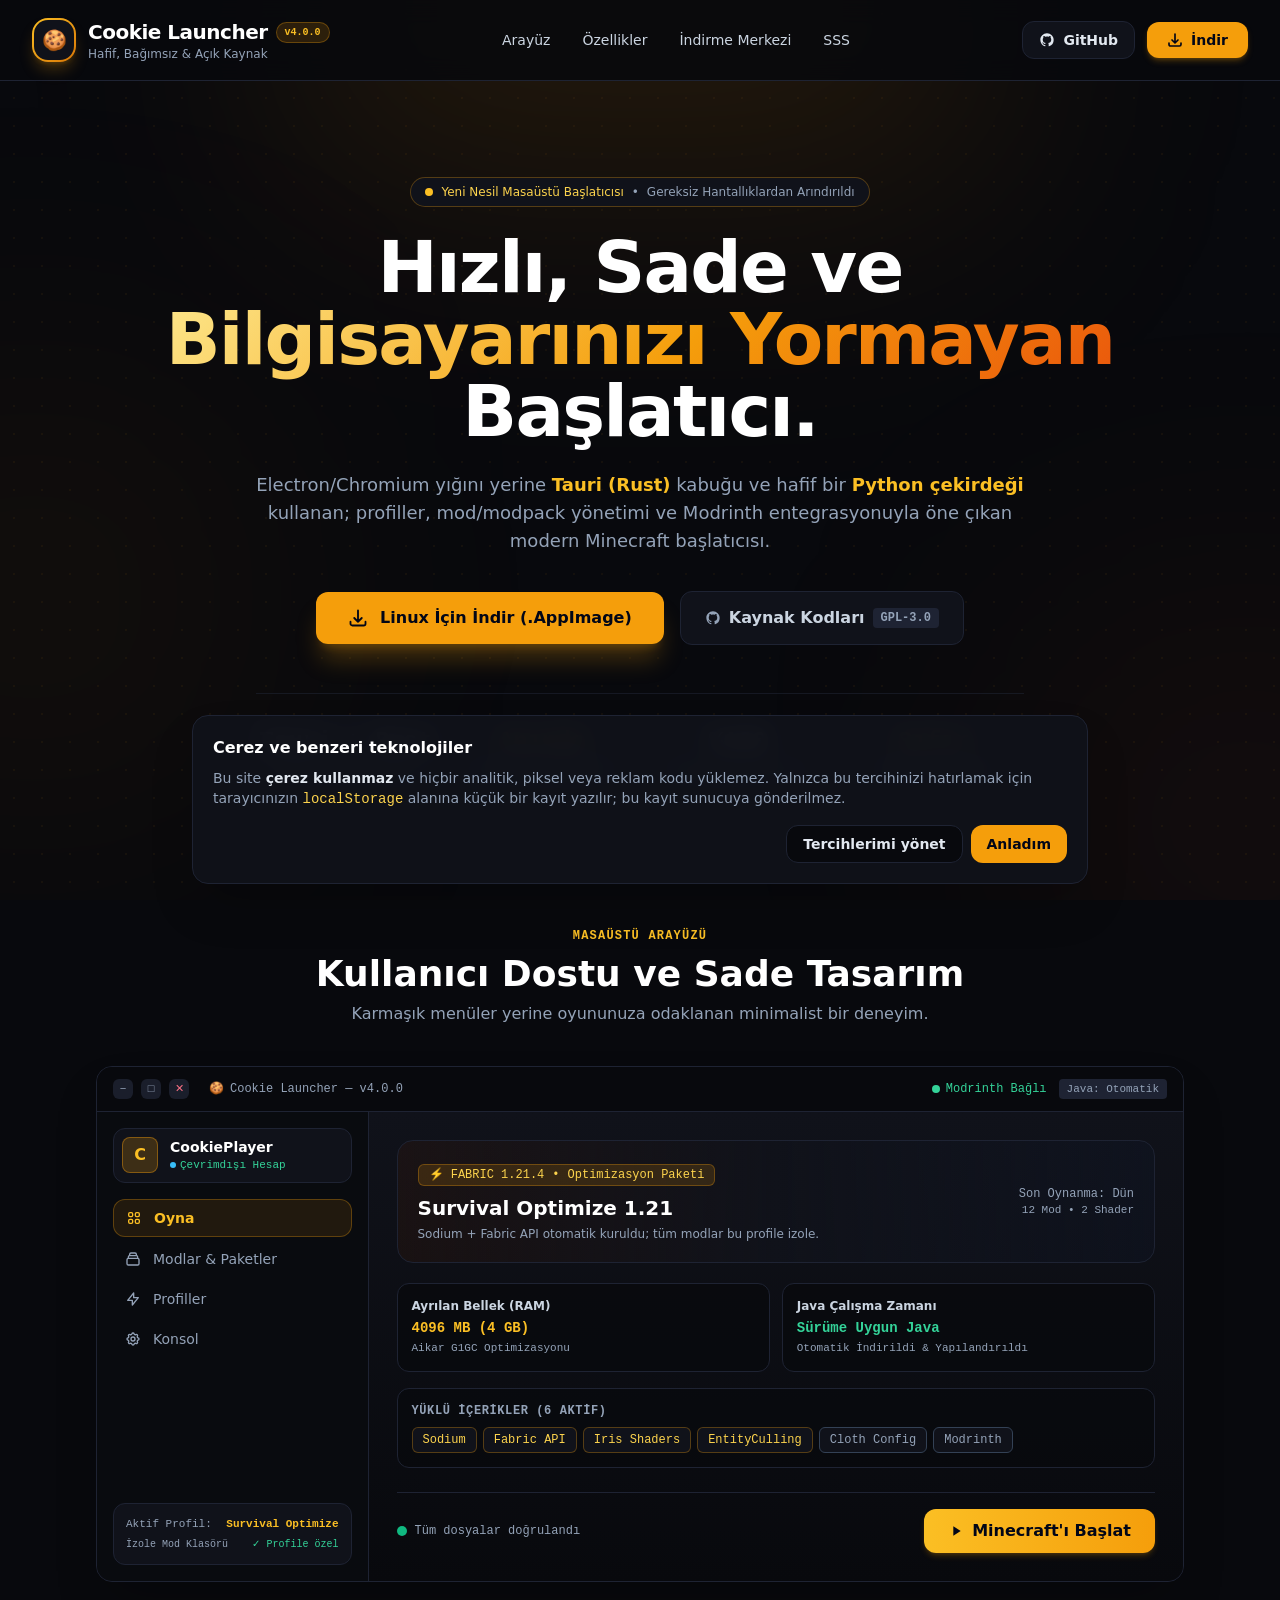
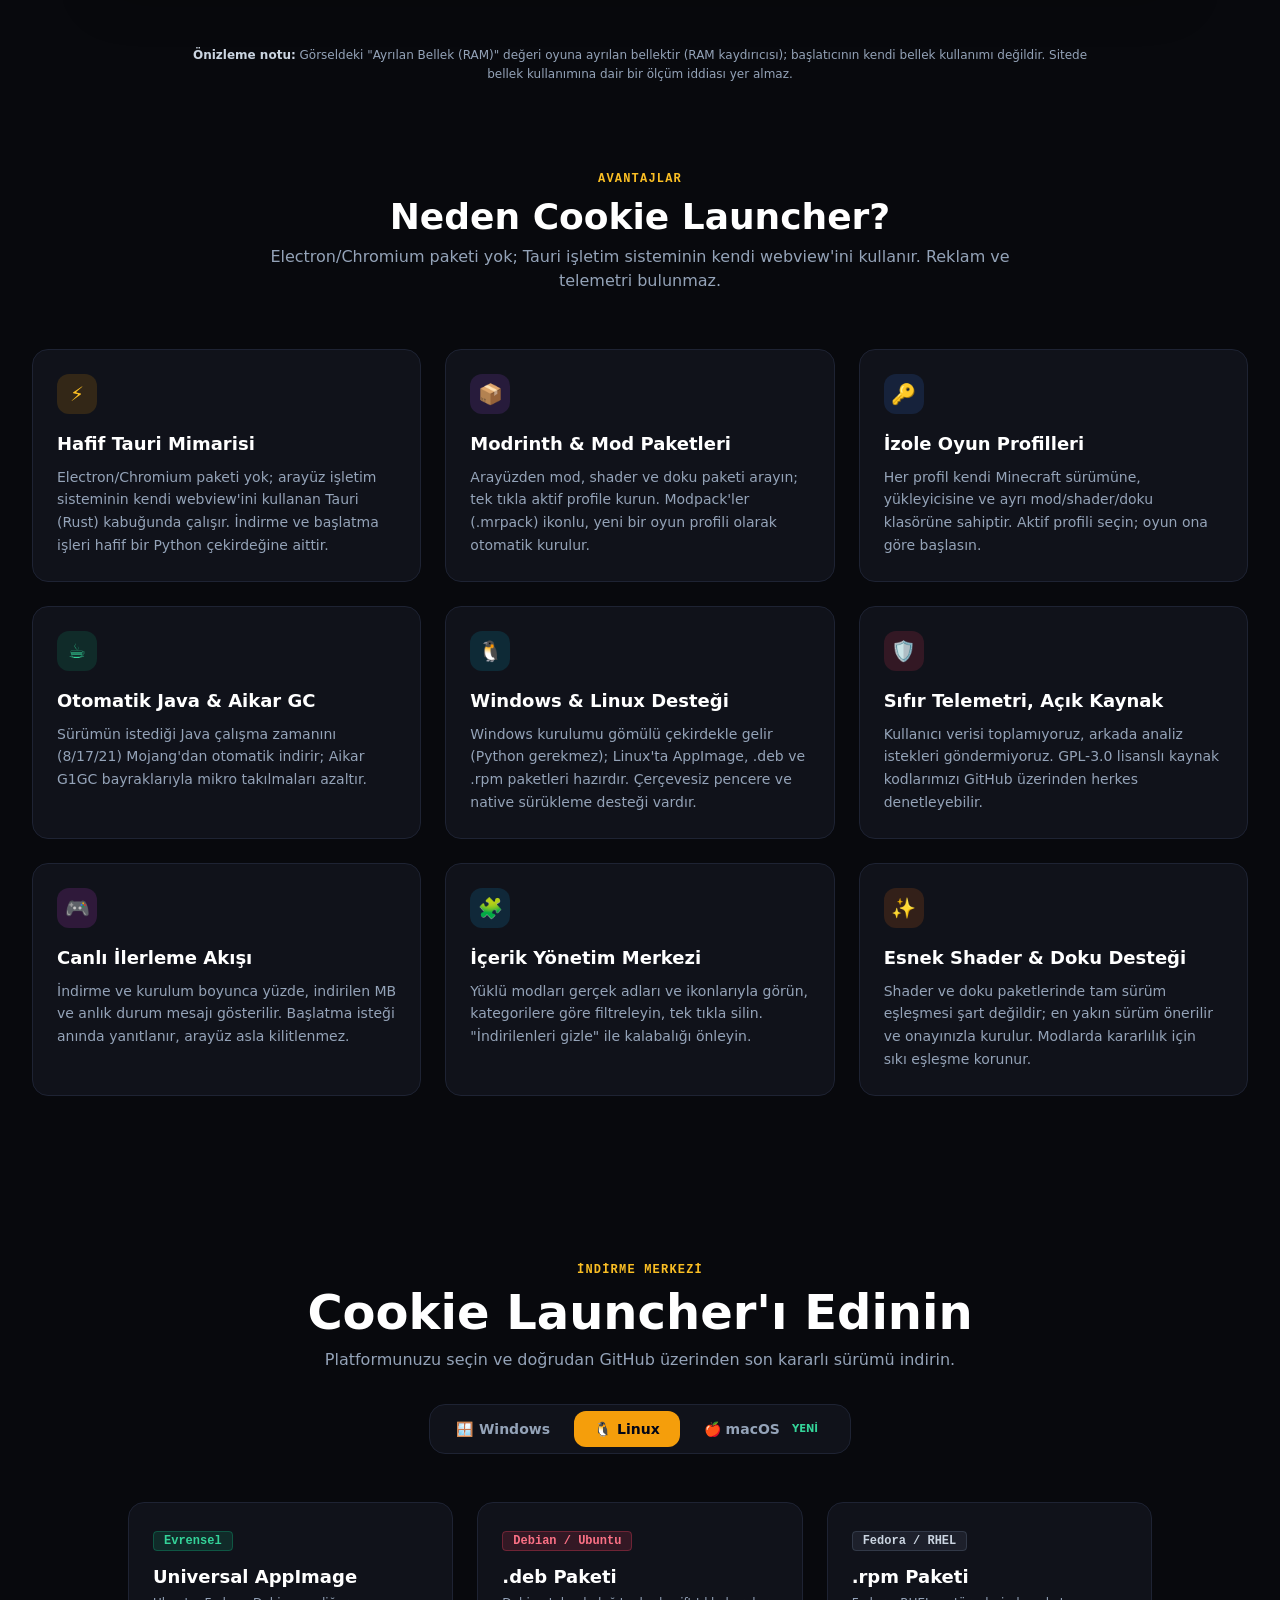
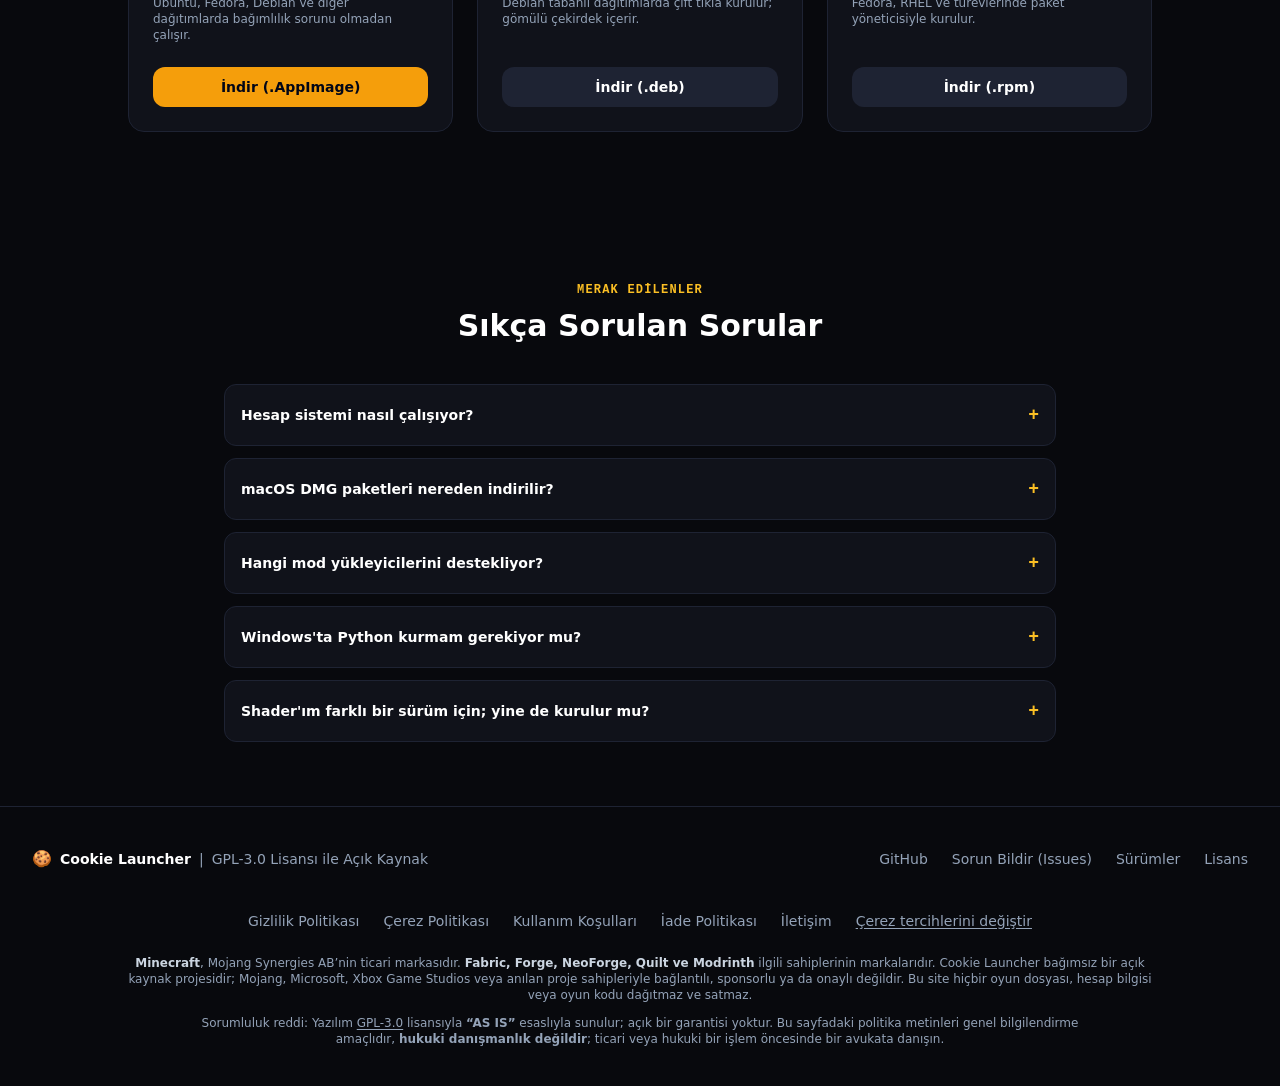
==== commit bdb9a9c0: "Site guncellemesi (kaynak commit: 0091976)" ====
--- a/index.html
+++ b/index.html
@@ -53,7 +53,7 @@
         <div class="flex flex-col">
           <div class="flex items-center gap-2">
             <span class="font-extrabold text-xl tracking-tight text-white group-hover:text-cookie-400 transition-colors">Cookie Launcher</span>
-            <span class="px-2 py-0.5 text-[10px] font-mono font-semibold bg-cookie-500/15 text-cookie-400 border border-cookie-500/30 rounded-full">v3.0.0</span>
+            <span class="px-2 py-0.5 text-[10px] font-mono font-semibold bg-cookie-500/15 text-cookie-400 border border-cookie-500/30 rounded-full">v4.0.0</span>
           </div>
           <span class="text-xs text-slate-400 font-medium">Hafif, Bağımsız & Açık Kaynak</span>
         </div>
@@ -165,7 +165,7 @@
             <span class="w-5 h-5 rounded-md bg-surface-border/80 text-slate-400 text-[11px] inline-flex items-center justify-center font-mono">□</span>
             <span class="w-5 h-5 rounded-md bg-surface-border/80 text-rose-400 text-[11px] inline-flex items-center justify-center font-mono"><span aria-hidden="true">✕</span></span>
             <span class="ml-3 text-xs font-mono text-slate-400 flex items-center gap-1.5">
-              <span><span aria-hidden="true">🍪</span></span> Cookie Launcher — v3.0.0
+              <span><span aria-hidden="true">🍪</span></span> Cookie Launcher — v4.0.0
             </span>
           </div>
 
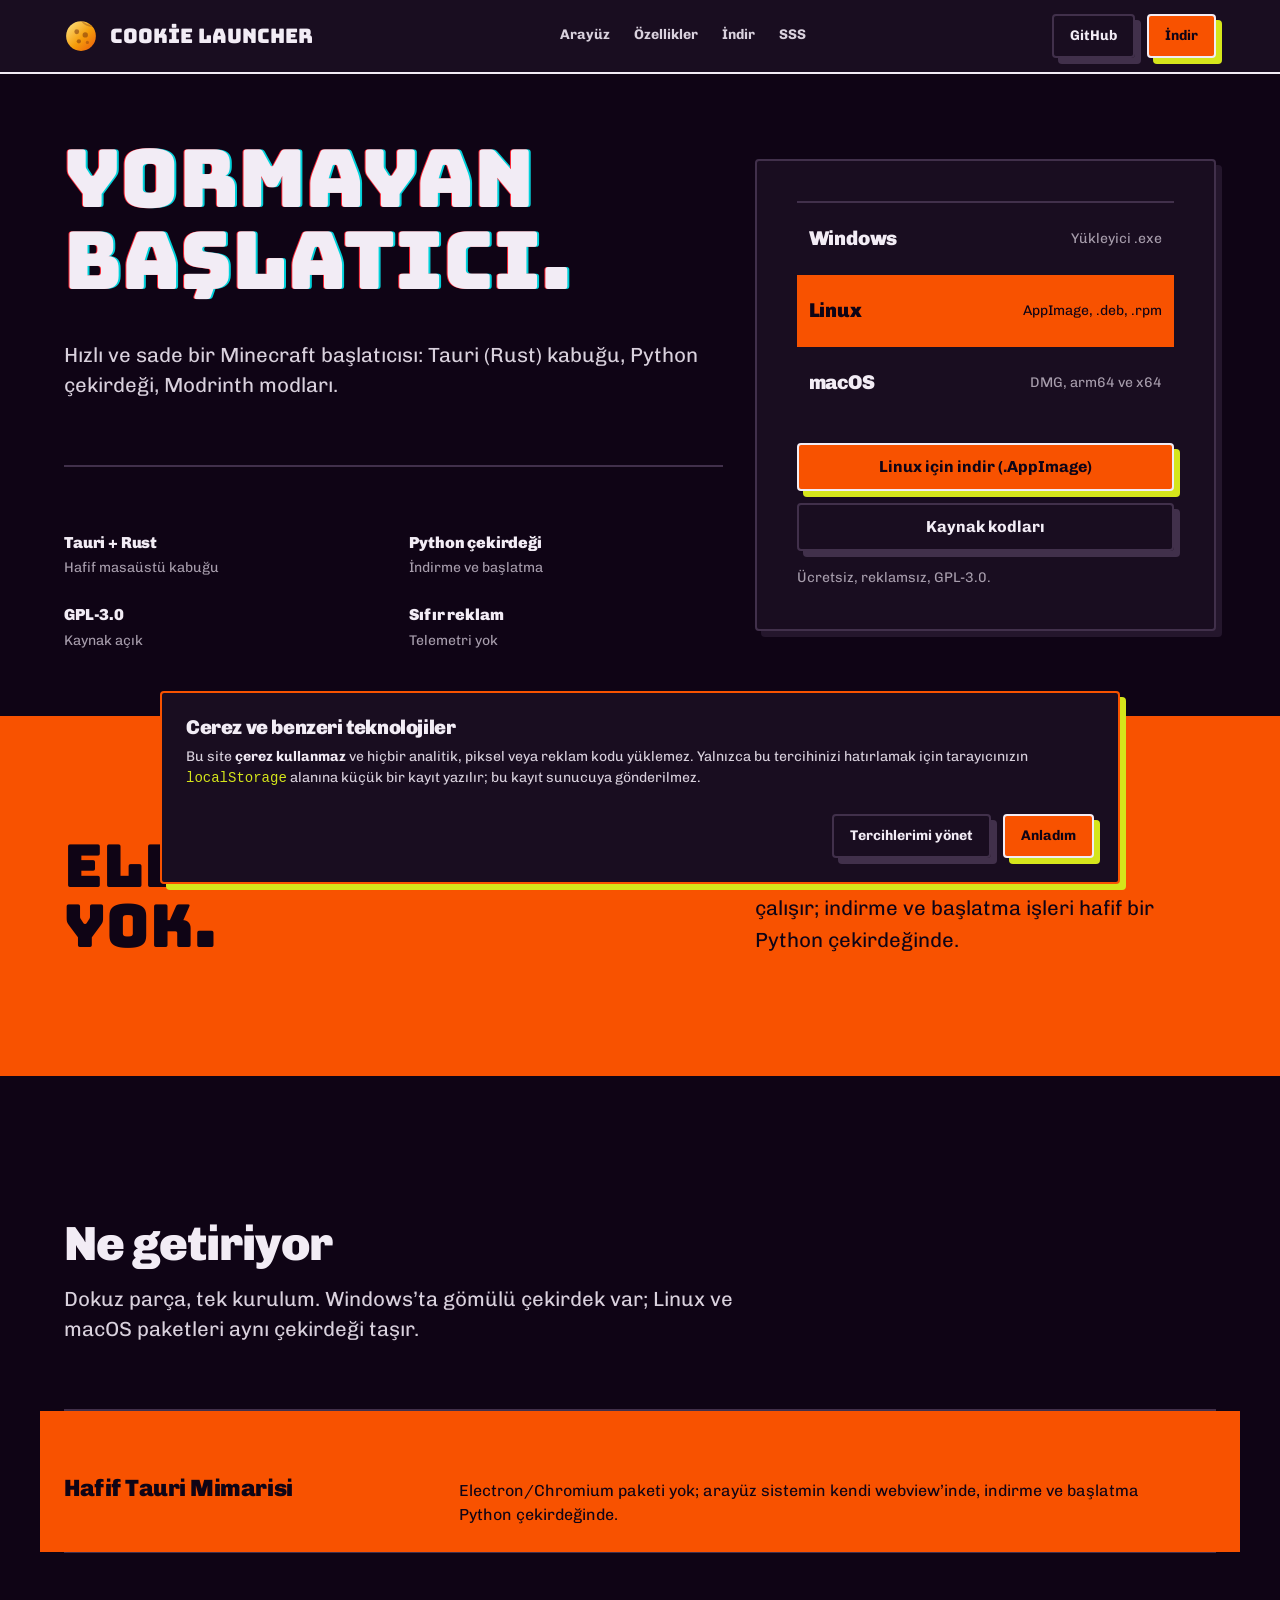
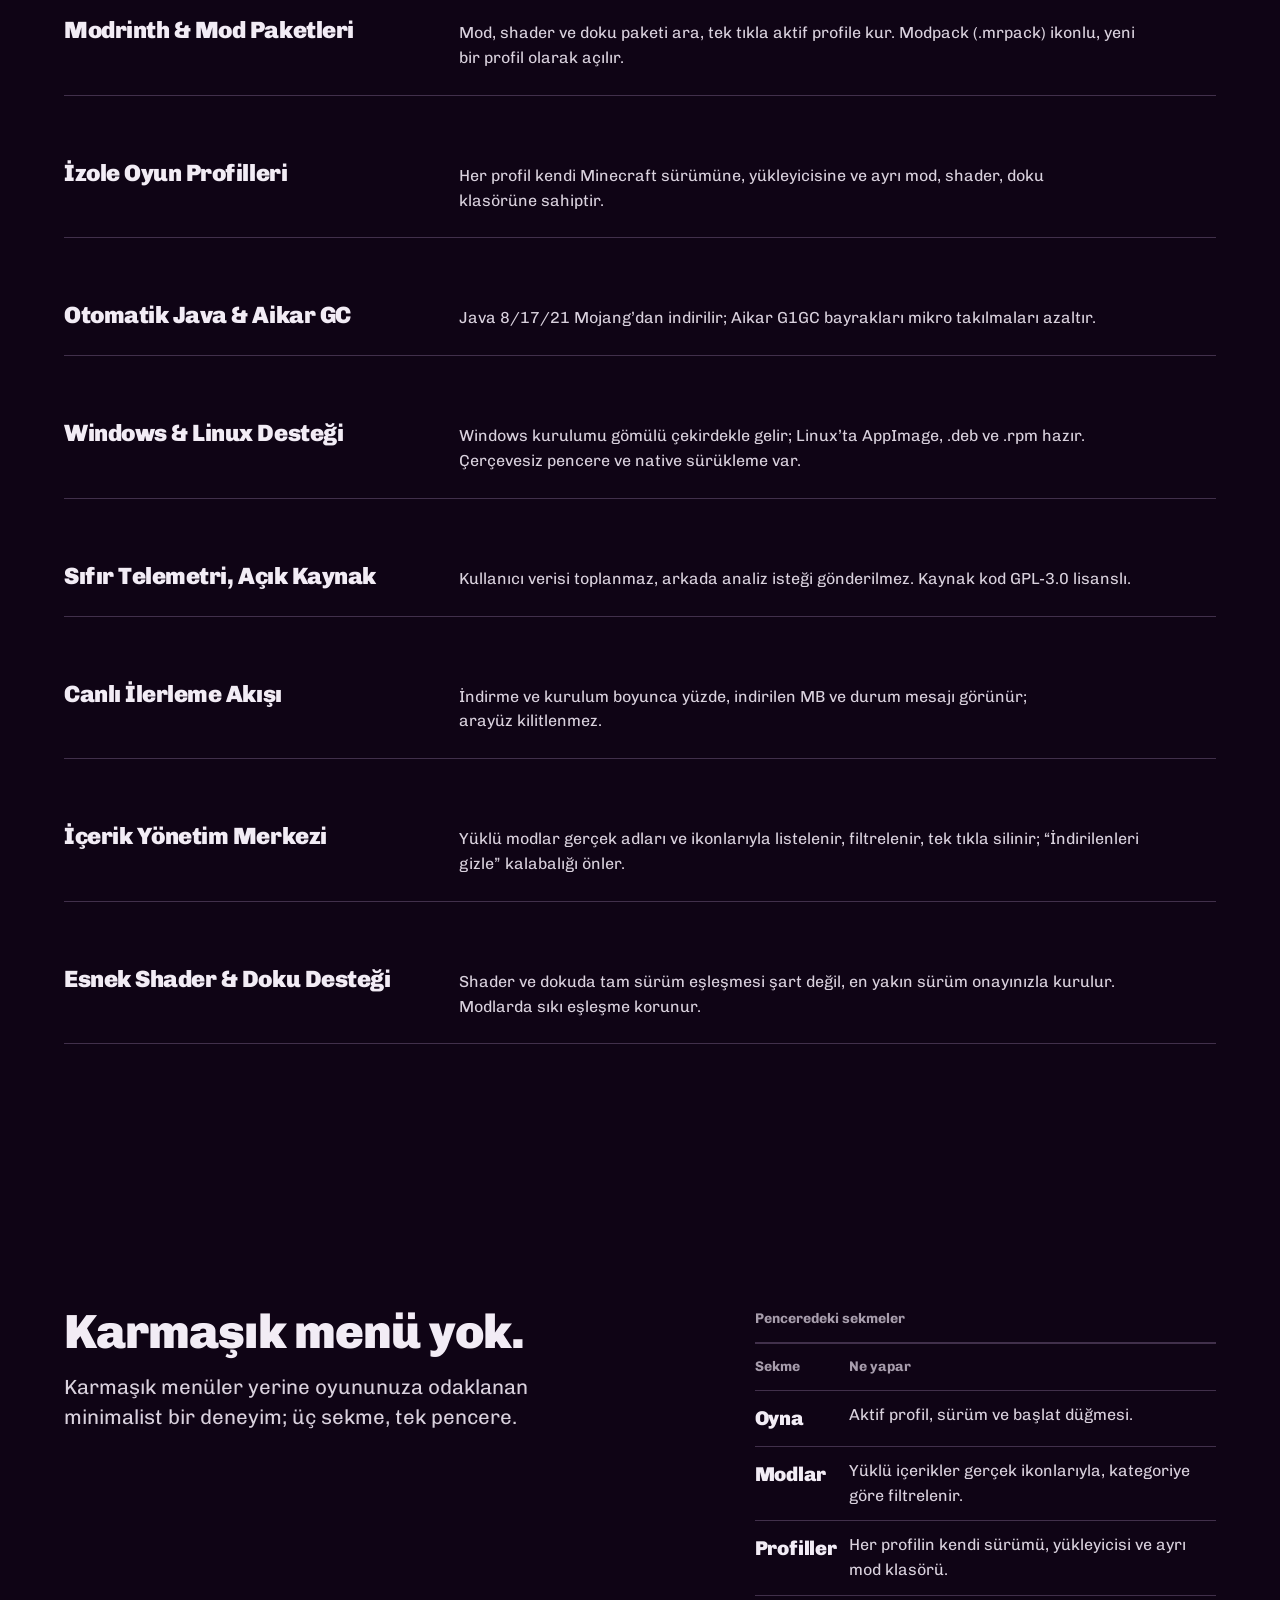
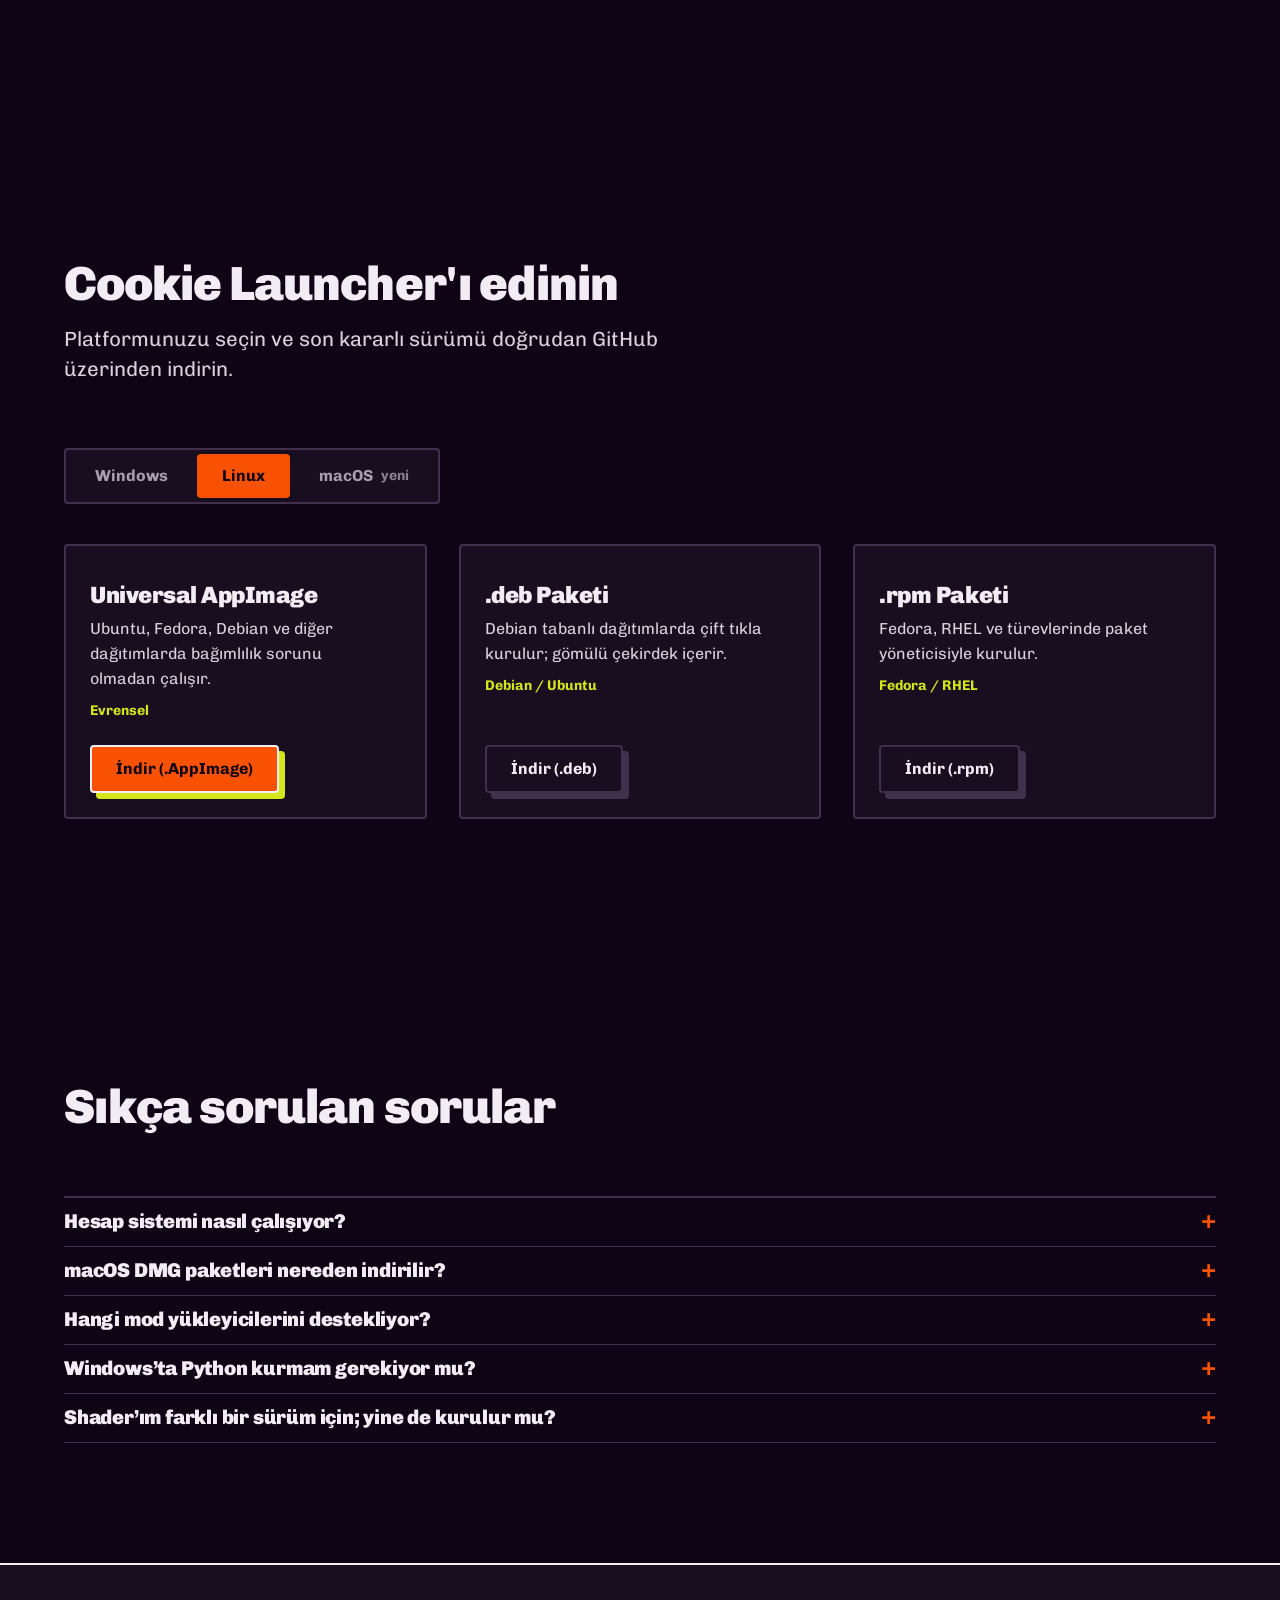
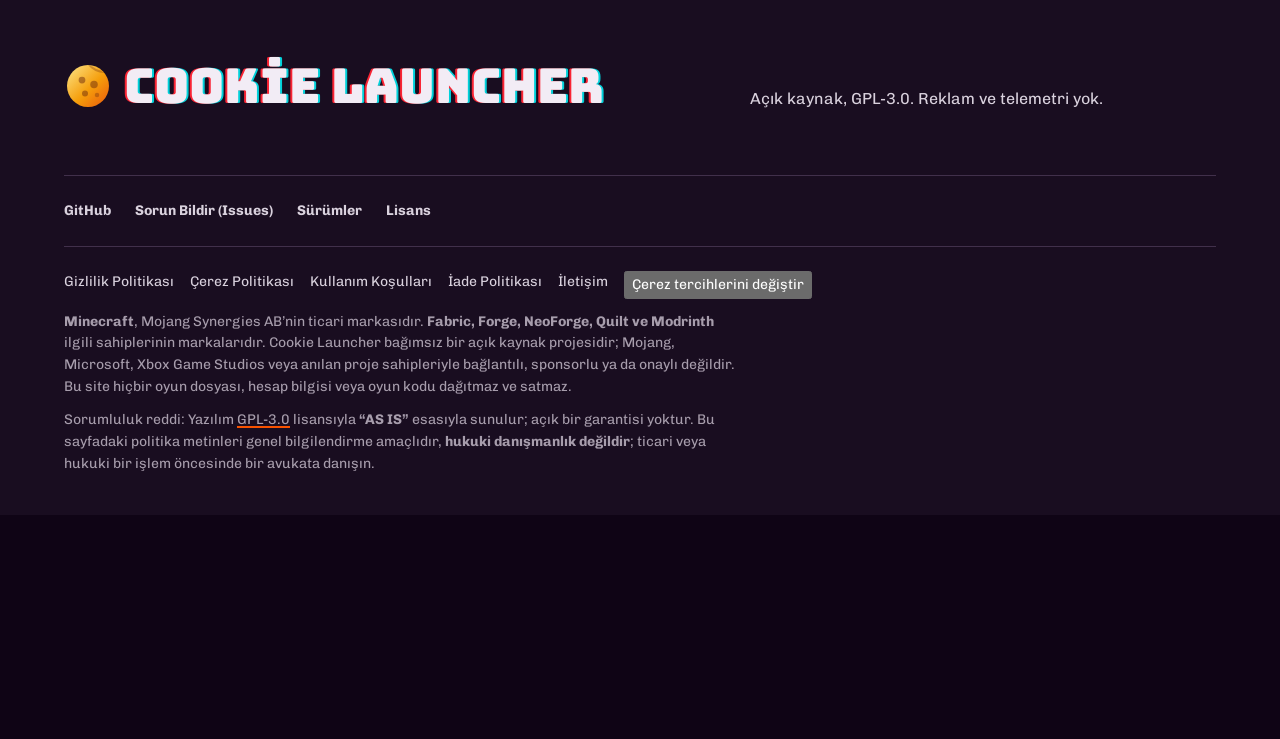
==== commit 5ac42932: "Site yeniden tasarlandi: Hallmark / Arcade - Ana sayfa ve 5 yasal sayfa yeni tasarim sistemine tasin" ====
--- a/index.html
+++ b/index.html
@@ -1,17 +1,17 @@
 <!DOCTYPE html>
-<html lang="tr" class="scroll-smooth dark">
+<html lang="tr">
 <head>
   <meta charset="UTF-8">
   <meta name="viewport" content="width=device-width, initial-scale=1.0">
   <title>Cookie Launcher | Hafif ve Açık Kaynak Minecraft Başlatıcı</title>
-  <meta name="description" content="Cookie Launcher - Tauri (Rust) kabuk ve hafif Python çekirdekle çalışan, Modrinth destekli, izole profilli, açık kaynak (GPL-3.0) Minecraft başlatıcısı. Ücretsiz, reklamsız, telemetrisiz.">
+  <meta name="description" content="Cookie Launcher, Tauri (Rust) kabuk ve hafif Python çekirdekle çalışan, Modrinth destekli, izole profilli, açık kaynak (GPL-3.0) Minecraft başlatıcısı. Ücretsiz, reklamsız, telemetrisiz.">
   <link rel="stylesheet" href="assets/fonts/fonts.css">
   <link rel="stylesheet" href="assets/site.css">
   <link rel="icon" href="assets/favicon.svg" type="image/svg+xml">
-  <link rel="canonical" href="https://cookie-launcher.github.io/">
+  <link rel="canonical" href="index.html">
   <meta name="referrer" content="strict-origin-when-cross-origin">
   <meta name="color-scheme" content="dark">
-  <meta name="theme-color" content="#08090d">
+  <meta name="theme-color" content="#150b1a">
   <meta name="robots" content="index,follow">
   <meta property="og:type" content="website">
   <meta property="og:site_name" content="Cookie Launcher">
@@ -20,684 +20,371 @@
   <meta property="og:description" content="Tauri (Rust) kabuk ve hafif Python çekirdekten oluşan, Modrinth destekli, izole profilli, GPL-3.0 lisanslı açık kaynak Minecraft başlatıcı.">
   <meta property="og:url" content="https://cookie-launcher.github.io/">
 </head>
-<body class="antialiased min-h-screen relative bg-surface-base text-slate-200 selection:bg-cookie-500/30 selection:text-cookie-300" style="background-color:#08090d;color:#e2e8f0">
-  <a href="#main" class="skip-link">İçeriğe geç</a>
+<body>
+  <a href="index.html#main" class="skip">İçeriğe geç</a>
   <noscript>
-    <div class="relative z-10 max-w-3xl mx-auto mt-4 px-4">
-      <p class="rounded-xl border border-surface-border bg-surface-card px-4 py-3 text-sm text-slate-300">
-        <strong class="text-white">JavaScript kapalı.</strong> Bu sitede çerez, analitik veya izleme kodu
-        <em>çalıştırılmaz</em>; sayfanın tamamı JavaScript olmadan okunabilir. Yalnızca platform
-        seçimi, SSS aç/kapa ve pano kopyalama kısayolları devre dışı kalır.
-        <a class="text-cookie-400 underline" href="cerez-politikasi.html">Çerez Politikası</a>
-      </p>
+    <div class="container" style="padding-block:var(--space-md)">
+      <p class="label">JavaScript kapalı. Sitede çerez, analitik veya izleme kodu çalışmaz; sayfanın tamamı JavaScript olmadan okunabilir. Yalnızca platform seçimi, SSS aç/kapa ve pano kopyalama devre dışı kalır. <a href="cerez-politikasi.html">Çerez Politikası</a></p>
     </div>
   </noscript>
 
-  <div class="fixed inset-0 pointer-events-none z-0 overflow-hidden">
-    <div class="absolute -top-32 left-1/2 -translate-x-1/2 w-[750px] h-[450px] bg-gradient-to-b from-cookie-500/20 via-amber-600/10 to-transparent blur-[130px] rounded-full animate-glow"></div>
-    <div class="absolute top-[45%] -left-40 w-96 h-96 bg-amber-600/10 blur-[150px] rounded-full"></div>
-    <div class="absolute top-[70%] -right-40 w-96 h-96 bg-orange-600/10 blur-[150px] rounded-full"></div>
-    <div class="absolute inset-0 grid-bg opacity-70"></div>
-  </div>
-
-  <header class="sticky top-0 z-50 backdrop-blur-md bg-surface-base/85 border-b border-surface-border">
-    <div class="max-w-7xl mx-auto px-4 sm:px-6 lg:px-8 h-20 flex items-center justify-between">
-      
-      <!-- Brand Logo -->
-      <a href="#" class="flex items-center gap-3 group">
-        <div class="w-11 h-11 rounded-2xl bg-gradient-to-br from-cookie-400 to-cookie-600 p-[2px] shadow-lg shadow-cookie-500/25 group-hover:scale-105 transition-transform duration-300">
-          <div class="w-full h-full bg-surface-card rounded-[14px] flex items-center justify-center text-xl"><span aria-hidden="true">
-            🍪
-          </span></div>
-        </div>
-        <div class="flex flex-col">
-          <div class="flex items-center gap-2">
-            <span class="font-extrabold text-xl tracking-tight text-white group-hover:text-cookie-400 transition-colors">Cookie Launcher</span>
-            <span class="px-2 py-0.5 text-[10px] font-mono font-semibold bg-cookie-500/15 text-cookie-400 border border-cookie-500/30 rounded-full">v4.0.0</span>
-          </div>
-          <span class="text-xs text-slate-400 font-medium">Hafif, Bağımsız & Açık Kaynak</span>
-        </div>
+  <header class="nav">
+    <div class="container nav__bar">
+      <a class="wordmark" href="index.html#" aria-label="Cookie Launcher, ana sayfa">
+        <img src="assets/favicon.svg" width="34" height="34" alt="">
+        <span>Cookie Launcher</span>
       </a>
-
-      <!-- Desktop Nav -->
-      <nav aria-label="Ana menü" class="hidden md:flex items-center gap-8 text-sm font-medium text-slate-300">
-        <a href="#preview" class="hover:text-cookie-400 transition-colors">Arayüz</a>
-        <a href="#features" class="hover:text-cookie-400 transition-colors">Özellikler</a>
-        <a href="#downloads" class="hover:text-cookie-400 transition-colors">İndirme Merkezi</a>
-        <a href="#faq" class="hover:text-cookie-400 transition-colors">SSS</a>
+      <nav class="nav__links" aria-label="Ana menü">
+        <a href="index.html#preview">Arayüz</a>
+        <a href="index.html#features">Özellikler</a>
+        <a href="index.html#downloads">İndir</a>
+        <a href="index.html#faq">SSS</a>
       </nav>
-
-      <div class="flex items-center gap-3">
-        <a href="https://github.com/cookie-launcher/cookie-launcher" target="_blank" rel="noopener noreferrer" 
-           class="inline-flex items-center gap-2 px-4 py-2 rounded-xl text-sm font-semibold bg-surface-card border border-surface-border hover:border-cookie-500/50 hover:bg-surface-cardHover text-slate-200 transition-all">
-          <svg aria-hidden="true" focusable="false" class="w-4 h-4" fill="currentColor" viewBox="0 0 24 24"><path fill-rule="evenodd" clip-rule="evenodd" d="M12 2C6.477 2 2 6.484 2 12.017c0 4.425 2.865 8.18 6.839 9.504.5.092.682-.217.682-.483 0-.237-.008-.868-.013-1.703-2.782.605-3.369-1.343-3.369-1.343-.454-1.158-1.11-1.466-1.11-1.466-.908-.62.069-.608.069-.608 1.003.07 1.53 1.032 1.53 1.032.892 1.53 2.341 1.088 2.91.832.092-.647.35-1.088.636-1.338-2.22-.253-4.555-1.113-4.555-4.951 0-1.093.39-1.988 1.029-2.688-.103-.253-.446-1.272.098-2.65 0 0 .84-.27 2.75 1.026A9.564 9.564 0 0112 6.844c.85.004 1.705.115 2.504.337 1.909-1.296 2.747-1.027 2.747-1.027.546 1.379.202 2.398.1 2.651.64.7 1.028 1.595 1.028 2.688 0 3.848-2.339 4.695-4.566 4.943.359.309.678.92.678 1.855 0 1.338-.012 2.419-.012 2.747 0 .268.18.58.688.482A10.019 10.019 0 0022 12.017C22 6.484 17.522 2 12 2z"/></svg>
-          <span class="hidden sm:inline">GitHub</span>
-        </a>
-
-        <a href="#downloads" 
-           class="inline-flex items-center gap-2 px-5 py-2 rounded-xl text-sm font-bold bg-cookie-500 hover:bg-cookie-400 text-slate-950 shadow-md shadow-cookie-500/25 transition-all">
-          <svg aria-hidden="true" focusable="false" class="w-4 h-4" fill="none" stroke="currentColor" stroke-width="2.5" viewBox="0 0 24 24"><path stroke-linecap="round" stroke-linejoin="round" d="M3 16.5v2.25A2.25 2.25 0 005.25 21h13.5A2.25 2.25 0 0021 18.75V16.5M16.5 12L12 16.5m0 0L7.5 12m4.5 4.5V3"/></svg>
-          <span>İndir</span>
-        </a>
-      </div>
-
+      <div class="nav__actions">
+        <a class="btn btn--quiet btn--sm" href="https://github.com/cookie-launcher/cookie-launcher" target="_blank" rel="noopener noreferrer">GitHub</a>
+        <a class="btn btn--sm" href="index.html#downloads">İndir</a>
+      </div>
     </div>
   </header>
 
-  <main id="main" tabindex="-1" class="relative z-10">
-    <section class="pt-16 pb-16 md:pt-24 md:pb-24 px-4 sm:px-6 lg:px-8 max-w-7xl mx-auto text-center">
-      
-      <!-- Status pill -->
-      <div class="inline-flex items-center gap-2 px-3.5 py-1.5 rounded-full bg-surface-card border border-cookie-500/30 text-cookie-300 text-xs font-medium mb-6">
-        <span class="w-2 h-2 rounded-full bg-cookie-400 animate-pulse"></span>
-        <span>Yeni Nesil Masaüstü Başlatıcısı</span>
-        <span class="text-slate-400">•</span>
-        <span class="text-slate-400">Gereksiz Hantallıklardan Arındırıldı</span>
-      </div>
-
-      <!-- Hero Heading -->
-      <h1 class="text-4xl sm:text-6xl lg:text-7xl font-extrabold tracking-tight text-white max-w-5xl mx-auto leading-[1.12]">
-        Hızlı, Sade ve <br class="hidden sm:block">
-        <span class="cookie-text-gradient">Bilgisayarınızı Yormayan</span> Başlatıcı.
-      </h1>
-
-      <p class="mt-6 text-base sm:text-lg text-slate-400 max-w-3xl mx-auto font-normal leading-relaxed">
-        Electron/Chromium yığını yerine <span class="text-cookie-400 font-semibold">Tauri (Rust)</span> kabuğu ve hafif bir <span class="text-cookie-400 font-semibold">Python çekirdeği</span> kullanan; profiller, mod/modpack yönetimi ve Modrinth entegrasyonuyla öne çıkan modern Minecraft başlatıcısı.
-      </p>
-
-      <div class="mt-9 flex flex-col sm:flex-row items-center justify-center gap-4">
-        
-        <!-- Detected OS Quick Download -->
-        <a href="#downloads" id="hero-cta-btn"
-           class="w-full sm:w-auto inline-flex items-center justify-center gap-3 px-8 py-3.5 rounded-xl bg-gradient-to-r from-cookie-500 to-amber-500 hover:from-cookie-400 hover:to-amber-400 text-slate-950 font-bold text-base shadow-xl shadow-cookie-500/25 transition-all">
-          <svg aria-hidden="true" focusable="false" class="w-5 h-5" fill="none" stroke="currentColor" stroke-width="2.2" viewBox="0 0 24 24"><path stroke-linecap="round" stroke-linejoin="round" d="M3 16.5v2.25A2.25 2.25 0 005.25 21h13.5A2.25 2.25 0 0021 18.75V16.5M16.5 12L12 16.5m0 0L7.5 12m4.5 4.5V3"/></svg>
-          <span id="hero-cta-label">Windows İçin İndir (.exe)</span>
+  <main id="main" tabindex="-1">
+    <section class="hero">
+      <div class="container hero__grid">
+        <div class="hero__text">
+          <h1 class="hero__title">Yormayan başlatıcı.</h1>
+          <p class="lead">Hızlı ve sade bir Minecraft başlatıcısı: Tauri (Rust) kabuğu, Python çekirdeği, Modrinth modları.</p>
+          <dl class="spec">
+            <div><dt>Tauri + Rust</dt><dd>Hafif masaüstü kabuğu</dd></div>
+            <div><dt>Python çekirdeği</dt><dd>İndirme ve başlatma</dd></div>
+            <div><dt>GPL-3.0</dt><dd>Kaynak açık</dd></div>
+            <div><dt>Sıfır reklam</dt><dd>Telemetri yok</dd></div>
+          </dl>
+        </div>
+
+        <div class="hero__menu">
+          <div class="menu" role="group" aria-label="İndirme platformu">
+            <ul class="menu__list">
+              <li><a class="menu__row" href="#downloads" data-os="windows"><span class="menu__name">Windows</span><span class="menu__meta">Yükleyici .exe</span></a></li>
+              <li><a class="menu__row" href="#downloads" data-os="linux"><span class="menu__name">Linux</span><span class="menu__meta">AppImage, .deb, .rpm</span></a></li>
+              <li><a class="menu__row" href="#downloads" data-os="macos"><span class="menu__name">macOS</span><span class="menu__meta">DMG, arm64 ve x64</span></a></li>
+            </ul>
+            <a class="btn btn--wide" id="hero-cta-btn" href="#downloads"><span id="hero-cta-label">Windows için indir (.exe)</span></a>
+            <a class="btn btn--quiet btn--wide" href="https://github.com/cookie-launcher/cookie-launcher" target="_blank" rel="noopener noreferrer" style="margin-top:var(--space-sm)">Kaynak kodları</a>
+            <p class="hero__note">Ücretsiz, reklamsız, GPL-3.0.</p>
+          </div>
+        </div>
+      </div>
+    </section>
+
+    <section class="band">
+      <div class="container band__grid">
+        <p class="band__line">Electron paketi yok.</p>
+        <p class="band__note">Arayüz sistemin kendi webview’inde çalışır; indirme ve başlatma işleri hafif bir Python çekirdeğinde.</p>
+      </div>
+    </section>
+
+    <section id="features" class="section">
+      <div class="container">
+        <div class="head">
+          <h2>Ne getiriyor</h2>
+          <p class="lead">Dokuz parça, tek kurulum. Windows’ta gömülü çekirdek var; Linux ve macOS paketleri aynı çekirdeği taşır.</p>
+        </div>
+        <ul class="rows">
+          <li class="rows__item rows__item--on">
+            <h3>Hafif Tauri Mimarisi</h3>
+            <p>Electron/Chromium paketi yok; arayüz sistemin kendi webview’inde, indirme ve başlatma Python çekirdeğinde.</p>
+          </li>
+          <li class="rows__item">
+            <h3>Modrinth &amp; Mod Paketleri</h3>
+            <p>Mod, shader ve doku paketi ara, tek tıkla aktif profile kur. Modpack (.mrpack) ikonlu, yeni bir profil olarak açılır.</p>
+          </li>
+          <li class="rows__item">
+            <h3>İzole Oyun Profilleri</h3>
+            <p>Her profil kendi Minecraft sürümüne, yükleyicisine ve ayrı mod, shader, doku klasörüne sahiptir.</p>
+          </li>
+          <li class="rows__item">
+            <h3>Otomatik Java &amp; Aikar GC</h3>
+            <p>Java 8/17/21 Mojang’dan indirilir; Aikar G1GC bayrakları mikro takılmaları azaltır.</p>
+          </li>
+          <li class="rows__item">
+            <h3>Windows &amp; Linux Desteği</h3>
+            <p>Windows kurulumu gömülü çekirdekle gelir; Linux’ta AppImage, .deb ve .rpm hazır. Çerçevesiz pencere ve native sürükleme var.</p>
+          </li>
+          <li class="rows__item">
+            <h3>Sıfır Telemetri, Açık Kaynak</h3>
+            <p>Kullanıcı verisi toplanmaz, arkada analiz isteği gönderilmez. Kaynak kod GPL-3.0 lisanslı.</p>
+          </li>
+          <li class="rows__item">
+            <h3>Canlı İlerleme Akışı</h3>
+            <p>İndirme ve kurulum boyunca yüzde, indirilen MB ve durum mesajı görünür; arayüz kilitlenmez.</p>
+          </li>
+          <li class="rows__item">
+            <h3>İçerik Yönetim Merkezi</h3>
+            <p>Yüklü modlar gerçek adları ve ikonlarıyla listelenir, filtrelenir, tek tıkla silinir; “İndirilenleri gizle” kalabalığı önler.</p>
+          </li>
+          <li class="rows__item">
+            <h3>Esnek Shader &amp; Doku Desteği</h3>
+            <p>Shader ve dokuda tam sürüm eşleşmesi şart değil, en yakın sürüm onayınızla kurulur. Modlarda sıkı eşleşme korunur.</p>
+          </li>
+        </ul>
+      </div>
+    </section>
+
+    <section id="preview" class="section section--tight">
+      <div class="container split">
+        <div class="split__text">
+          <h2>Karmaşık menü yok.</h2>
+          <p class="lead">Karmaşık menüler yerine oyununuza odaklanan minimalist bir deneyim; üç sekme, tek pencere.</p>
+        </div>
+        <div class="split__side">
+          <table class="screens">
+            <caption>Penceredeki sekmeler</caption>
+            <thead>
+              <tr><th scope="col">Sekme</th><th scope="col">Ne yapar</th></tr>
+            </thead>
+            <tbody>
+              <tr><th scope="row">Oyna</th><td>Aktif profil, sürüm ve başlat düğmesi.</td></tr>
+              <tr><th scope="row">Modlar</th><td>Yüklü içerikler gerçek ikonlarıyla, kategoriye göre filtrelenir.</td></tr>
+              <tr><th scope="row">Profiller</th><td>Her profilin kendi sürümü, yükleyicisi ve ayrı mod klasörü.</td></tr>
+            </tbody>
+          </table>
+        </div>
+      </div>
+    </section>
+
+    <section id="downloads" class="section">
+      <div class="container">
+        <div class="head">
+          <h2>Cookie Launcher'ı edinin</h2>
+          <p class="lead">Platformunuzu seçin ve son kararlı sürümü doğrudan GitHub üzerinden indirin.</p>
+        </div>
+
+        <div class="tabs" role="tablist" aria-label="İndirme platformu">
+          <button type="button" onclick="selectPlatform('windows')" role="tab" id="tab-windows-btn" aria-controls="content-windows" aria-selected="true" tabindex="0" class="tab">Windows</button>
+          <button type="button" onclick="selectPlatform('linux')" role="tab" id="tab-linux-btn" aria-controls="content-linux" aria-selected="false" tabindex="-1" class="tab">Linux</button>
+          <button type="button" onclick="selectPlatform('macos')" role="tab" id="tab-macos-btn" aria-controls="content-macos" aria-selected="false" tabindex="-1" class="tab">macOS <span class="tab__note">yeni</span></button>
+        </div>
+
+        <div role="tabpanel" aria-labelledby="tab-windows-btn" id="content-windows" tabindex="0" class="panel">
+          <div class="cards cards--2">
+            <article class="card">
+              <div>
+                <h3>Windows Yükleyici (.exe)</h3>
+                <p>Başlat menüsüne ve masaüstüne kısayol oluşturur. Gömülü çekirdek sayesinde Python kurmaya gerek yoktur.</p>
+                <p class="card__meta"><span class="card__kind">Kurulumlu</span><span>Windows 10 / 11, 64-bit</span></p>
+              </div>
+              <div class="card__actions">
+                <a class="btn" href="https://github.com/cookie-launcher/cookie-launcher/releases/latest" target="_blank" rel="noopener noreferrer">Yükleyiciyi indir (.exe)</a>
+              </div>
+            </article>
+
+            <article class="card">
+              <div>
+                <h3>Kaynaktan Derle</h3>
+                <p>Depoyu klonlayıp <code>npm run tauri:build</code> ile kendi paketini üret. Katkılar memnuniyetle karşılanır.</p>
+                <p class="card__meta"><span class="card__kind">Geliştirici</span><span>Node, Rust, Python</span></p>
+              </div>
+              <div class="card__actions">
+                <a class="btn btn--quiet" href="https://github.com/cookie-launcher/cookie-launcher" target="_blank" rel="noopener noreferrer">GitHub deposunu aç</a>
+              </div>
+            </article>
+          </div>
+        </div>
+
+        <div role="tabpanel" aria-labelledby="tab-linux-btn" id="content-linux" tabindex="0" class="panel" hidden>
+          <div class="cards cards--3">
+            <article class="card">
+              <div>
+                <h3>Universal AppImage</h3>
+                <p>Ubuntu, Fedora, Debian ve diğer dağıtımlarda bağımlılık sorunu olmadan çalışır.</p>
+                <p class="card__meta"><span class="card__kind">Evrensel</span></p>
+              </div>
+              <div class="card__actions">
+                <a class="btn" href="https://github.com/cookie-launcher/cookie-launcher/releases/latest" target="_blank" rel="noopener noreferrer">İndir (.AppImage)</a>
+              </div>
+            </article>
+
+            <article class="card">
+              <div>
+                <h3>.deb Paketi</h3>
+                <p>Debian tabanlı dağıtımlarda çift tıkla kurulur; gömülü çekirdek içerir.</p>
+                <p class="card__meta"><span class="card__kind">Debian / Ubuntu</span></p>
+              </div>
+              <div class="card__actions">
+                <a class="btn btn--quiet" href="https://github.com/cookie-launcher/cookie-launcher/releases/latest" target="_blank" rel="noopener noreferrer">İndir (.deb)</a>
+              </div>
+            </article>
+
+            <article class="card">
+              <div>
+                <h3>.rpm Paketi</h3>
+                <p>Fedora, RHEL ve türevlerinde paket yöneticisiyle kurulur.</p>
+                <p class="card__meta"><span class="card__kind">Fedora / RHEL</span></p>
+              </div>
+              <div class="card__actions">
+                <a class="btn btn--quiet" href="https://github.com/cookie-launcher/cookie-launcher/releases/latest" target="_blank" rel="noopener noreferrer">İndir (.rpm)</a>
+              </div>
+            </article>
+          </div>
+        </div>
+
+        <div role="tabpanel" aria-labelledby="tab-macos-btn" id="content-macos" tabindex="0" class="panel" hidden>
+          <div class="cards cards--2">
+            <article class="card">
+              <div>
+                <h3>macOS DMG (arm64)</h3>
+                <p>Apple Silicon işlemcili Mac’ler için disk imajı. Gömülü Python çekirdeğiyle birlikte gelir.</p>
+                <p class="card__meta"><span class="card__kind">Apple Silicon</span><span>M1 / M2 / M3 / M4</span></p>
+              </div>
+              <div class="card__actions">
+                <button type="button" class="btn" onclick="openMacWarning('arm64')">İndir (.dmg, arm64)</button>
+              </div>
+            </article>
+
+            <article class="card">
+              <div>
+                <h3>macOS DMG (x64)</h3>
+                <p>Intel işlemcili Mac’ler için disk imajı. Gömülü Python çekirdeğiyle birlikte gelir.</p>
+                <p class="card__meta"><span class="card__kind">Intel</span><span>x86_64</span></p>
+              </div>
+              <div class="card__actions">
+                <button type="button" class="btn btn--quiet" onclick="openMacWarning('x64')">İndir (.dmg, x64)</button>
+              </div>
+            </article>
+          </div>
+
+          <div class="warn">
+            <h3>Deneysel: imzasız ve notarize edilmemiş</h3>
+            <p>macOS paketleri Apple Developer sertifikası olmadan derlenir; bu yüzden Gatekeeper “geliştirici doğrulanamıyor” uyarısı verir. Bu bir virüs işareti değil, imza eksikliğidir. İlk açılışta aşağıdakilerden birini yapmak zorunludur.</p>
+            <p><strong>Sağ tık, “Aç” yöntemi macOS 15 (Sequoia) ve sonrasında artık çalışmıyor.</strong> Aşağıdaki iki yoldan birini kullanın.</p>
+            <ol>
+              <li><strong>Hızlı yol (Terminal):</strong> DMG’yi açıp uygulamayı <code>/Applications</code> klasörüne taşıyın, sonra Terminal’de şunu çalıştırın:
+                <br><code>xattr -dr com.apple.quarantine /Applications/CookieLauncher.app</code>
+                <br><button type="button" class="btn btn--quiet btn--sm" onclick="copyToClipboard('xattr -dr com.apple.quarantine /Applications/CookieLauncher.app')">Komutu kopyala</button>
+              </li>
+              <li><strong>Arayüzden:</strong> uygulamayı açmayı deneyin, uyarı gelince <em>Sistem Ayarları, Gizlilik ve Güvenlik</em> bölümüne inin, güvenlik bildiriminde <strong>“Yine de Aç”</strong> ve çıkan pencerede tekrar <strong>Aç</strong>.</li>
+            </ol>
+            <p><strong>Neden imzalı değil?</strong> Apple Developer Program üyeliği 99 $/yıl ve bunu karşılayamıyorum. Uygulama tamamen açık kaynak (GPL-3.0); istemeyen <a href="https://github.com/cookie-launcher/cookie-launcher" target="_blank" rel="noopener noreferrer">kaynak koddan kendisi derleyebilir</a>.</p>
+            <p>Paketler GitHub Actions’ın macOS runner’larında üretilir. Geliştiricinin elinde Mac donanımı olmadığı için çalışma zamanı test edilmemiştir; sorun yaşarsan <a href="https://github.com/cookie-launcher/cookie-launcher/issues" target="_blank" rel="noopener noreferrer">Issues</a>'a bildir.</p>
+          </div>
+        </div>
+      </div>
+    </section>
+
+    <section id="faq" class="section section--tight">
+      <div class="container">
+        <div class="head">
+          <h2>Sıkça sorulan sorular</h2>
+        </div>
+        <div class="faq">
+          <div class="faq__item">
+            <button type="button" class="faq__q" onclick="toggleFaq(this)">
+              <span>Hesap sistemi nasıl çalışıyor?</span>
+              <span class="icon" aria-hidden="true">+</span>
+            </button>
+            <div class="faq__a">
+              <p>Şu an çevrimdışı (offline) kullanıcı adı desteği vardır; oyun seçtiğiniz profille başlatılır. Microsoft/Xbox hesap girişi yol haritasındadır. Hiçbir giriş bilgisi toplanmaz, çünkü toplanacak veri yoktur.</p>
+            </div>
+          </div>
+          <div class="faq__item">
+            <button type="button" class="faq__q" onclick="toggleFaq(this)">
+              <span>macOS DMG paketleri nereden indirilir?</span>
+              <span class="icon" aria-hidden="true">+</span>
+            </button>
+            <div class="faq__a">
+              <p>İndirme Merkezi’ndeki macOS sekmesinden Apple Silicon (arm64) ve Intel (x64) DMG paketlerine ulaşabilirsiniz. Paketler imzasız ve notarize edilmemiş olduğu için ilk açılışta Gatekeeper uyarısı verir; <strong>sağ tık, “Aç” macOS 15+ üzerinde artık çalışmaz.</strong> Ya <code>xattr -dr com.apple.quarantine /Applications/CookieLauncher.app</code> komutunu çalıştırın ya da <em>Sistem Ayarları, Gizlilik ve Güvenlik, “Yine de Aç”</em> yolunu kullanın. İmzasızlığın nedeni Apple Developer üyeliğinin (99 $/yıl) karşılanamamasıdır; uygulama GPL-3.0 açık kaynak olduğu için dileyen kaynaktan derleyebilir.</p>
+            </div>
+          </div>
+          <div class="faq__item">
+            <button type="button" class="faq__q" onclick="toggleFaq(this)">
+              <span>Hangi mod yükleyicilerini destekliyor?</span>
+              <span class="icon" aria-hidden="true">+</span>
+            </button>
+            <div class="faq__a">
+              <p>Vanilla, Fabric ve Forge profilleri oluşturabilirsiniz. Modrinth modpack’leri (.mrpack) ise kendi Fabric/Forge/NeoForge/Quilt sürümleriyle otomatik olarak yeni bir profil halinde kurulur. Mod kaynağı Modrinth’tir; CurseForge entegrasyonu yoktur.</p>
+            </div>
+          </div>
+          <div class="faq__item">
+            <button type="button" class="faq__q" onclick="toggleFaq(this)">
+              <span>Windows’ta Python kurmam gerekiyor mu?</span>
+              <span class="icon" aria-hidden="true">+</span>
+            </button>
+            <div class="faq__a">
+              <p>Hayır. Setup paketi, PyInstaller ile derlenmiş gömülü çekirdeği (cookielauncher-core.exe) içerir. Linux paketlerinde de aynı gömülü çekirdek bulunur; ek bir kurulum gerekmez.</p>
+            </div>
+          </div>
+          <div class="faq__item">
+            <button type="button" class="faq__q" onclick="toggleFaq(this)">
+              <span>Shader’ım farklı bir sürüm için; yine de kurulur mu?</span>
+              <span class="icon" aria-hidden="true">+</span>
+            </button>
+            <div class="faq__a">
+              <p>Evet. Shader ve doku paketlerinde tam sürüm eşleşmesi aranmaz; en yakın sürüm size önerilir ve onayınızla kurulur. Modlarda ise oyunun çökmemesi için sürüm ve yükleyici eşleşmesi zorunludur.</p>
+            </div>
+          </div>
+        </div>
+      </div>
+    </section>
+  </main>
+
+  <footer class="footer">
+    <div class="container">
+      <div class="footer__mast">
+        <a class="wordmark" href="index.html" aria-label="Cookie Launcher, ana sayfa">
+          <img src="assets/favicon.svg" width="48" height="48" alt="">
+          <span>Cookie Launcher</span>
         </a>
-
-        <!-- Source Code Link -->
-        <a href="https://github.com/cookie-launcher/cookie-launcher" target="_blank" rel="noopener noreferrer"
-           class="w-full sm:w-auto inline-flex items-center justify-center gap-2 px-6 py-3.5 rounded-xl bg-surface-card hover:bg-surface-cardHover border border-surface-border text-slate-300 hover:text-white font-semibold text-base transition-all">
-          <svg aria-hidden="true" focusable="false" class="w-4 h-4 text-slate-400" fill="currentColor" viewBox="0 0 24 24"><path fill-rule="evenodd" clip-rule="evenodd" d="M12 2C6.477 2 2 6.484 2 12.017c0 4.425 2.865 8.18 6.839 9.504.5.092.682-.217.682-.483 0-.237-.008-.868-.013-1.703-2.782.605-3.369-1.343-3.369-1.343-.454-1.158-1.11-1.466-1.11-1.466-.908-.62.069-.608.069-.608 1.003.07 1.53 1.032 1.53 1.032.892 1.53 2.341 1.088 2.91.832.092-.647.35-1.088.636-1.338-2.22-.253-4.555-1.113-4.555-4.951 0-1.093.39-1.988 1.029-2.688-.103-.253-.446-1.272.098-2.65 0 0 .84-.27 2.75 1.026A9.564 9.564 0 0112 6.844c.85.004 1.705.115 2.504.337 1.909-1.296 2.747-1.027 2.747-1.027.546 1.379.202 2.398.1 2.651.64.7 1.028 1.595 1.028 2.688 0 3.848-2.339 4.695-4.566 4.943.359.309.678.92.678 1.855 0 1.338-.012 2.419-.012 2.747 0 .268.18.58.688.482A10.019 10.019 0 0022 12.017C22 6.484 17.522 2 12 2z"/></svg>
-          <span>Kaynak Kodları</span>
-          <span class="text-xs bg-surface-border text-slate-400 px-2 py-0.5 rounded font-mono">GPL-3.0</span>
-        </a>
-
-      </div>
-
-      <!-- Quick Metrics -->
-      <div class="mt-12 grid grid-cols-2 md:grid-cols-4 gap-4 max-w-3xl mx-auto pt-8 border-t border-surface-border/60">
-        <div>
-          <div class="text-2xl font-extrabold text-white font-mono">Tauri + Rust</div>
-          <div class="text-xs text-slate-400 mt-1">Hafif Masaüstü Kabuğu</div>
-        </div>
-        <div>
-          <div class="text-2xl font-extrabold text-cookie-400 font-mono">Anında</div>
-          <div class="text-xs text-slate-400 mt-1">Non-blocking Başlatma</div>
-        </div>
-        <div>
-          <div class="text-2xl font-extrabold text-white font-mono">%100</div>
-          <div class="text-xs text-slate-400 mt-1">Açık Kaynak (GPL-3.0)</div>
-        </div>
-        <div>
-          <div class="text-2xl font-extrabold text-cookie-400 font-mono">Sıfır</div>
-          <div class="text-xs text-slate-400 mt-1">Reklam / Telemetri</div>
-        </div>
-      </div>
-
-    </section>
-
-    <section id="preview" class="py-12 px-4 sm:px-6 lg:px-8 max-w-6xl mx-auto">
-      
-      <div class="text-center mb-10">
-        <span class="text-cookie-400 text-xs font-mono font-bold tracking-widest uppercase">Masaüstü Arayüzü</span>
-        <h2 class="text-2xl sm:text-4xl font-extrabold text-white mt-2">Kullanıcı Dostu ve Sade Tasarım</h2>
-        <p class="text-slate-400 text-sm sm:text-base mt-2">Karmaşık menüler yerine oyununuza odaklanan minimalist bir deneyim.</p>
-      </div>
-
-      <!-- Gercekci masaustu pencere cercevesi (sunucuya sohbet/ekran okuyucu icin
-           tek bir ozet olarak sunulur; icindeki sahte arayuz metni dekoratiftir) -->
-      <div role="img" aria-label="Cookie Launcher arayüz örneği: Oyna, Modlar ve Paketler, Profiller ve Konsol sekmeleri; solda profil listesi, ortada seçili profildeki modlar ve oyun motoru bilgileri, sağda Java sürümü, ram ayarı ve durum; altta kurulum durumu ve Başlat düğmesi." class="rounded-2xl bg-surface-card border border-surface-border shadow-2xl overflow-hidden">
-        
-        <!-- Window Title Bar -->
-        <div class="bg-surface-base px-4 py-3 border-b border-surface-border flex items-center justify-between select-none">
-          <div class="flex items-center gap-2">
-            <span class="w-5 h-5 rounded-md bg-surface-border/80 text-slate-400 text-[11px] inline-flex items-center justify-center font-mono">−</span>
-            <span class="w-5 h-5 rounded-md bg-surface-border/80 text-slate-400 text-[11px] inline-flex items-center justify-center font-mono">□</span>
-            <span class="w-5 h-5 rounded-md bg-surface-border/80 text-rose-400 text-[11px] inline-flex items-center justify-center font-mono"><span aria-hidden="true">✕</span></span>
-            <span class="ml-3 text-xs font-mono text-slate-400 flex items-center gap-1.5">
-              <span><span aria-hidden="true">🍪</span></span> Cookie Launcher — v4.0.0
-            </span>
-          </div>
-
-          <div class="flex items-center gap-3 text-xs text-slate-400 font-mono">
-            <span class="flex items-center gap-1.5 text-emerald-400">
-              <span class="w-2 h-2 rounded-full bg-emerald-400"></span> Modrinth Bağlı
-            </span>
-            <span class="hidden sm:inline bg-surface-border px-2 py-0.5 rounded text-[11px] text-slate-400">Java: Otomatik</span>
-          </div>
-        </div>
-
-        <div class="grid grid-cols-1 md:grid-cols-12 min-h-[460px]">
-          
-          <!-- App Sidebar -->
-          <div class="md:col-span-3 bg-surface-base/80 p-4 border-r border-surface-border flex flex-col justify-between">
-            <div class="space-y-1">
-              
-              <!-- Profile Card -->
-              <div class="flex items-center gap-3 p-2 rounded-xl bg-surface-card border border-surface-border mb-4">
-                <div class="w-9 h-9 rounded-lg bg-cookie-500/20 border border-cookie-500/40 flex items-center justify-center font-bold text-cookie-400">
-                  C
-                </div>
-                <div class="overflow-hidden">
-                  <div class="text-sm font-bold text-white truncate">CookiePlayer</div>
-                  <div class="text-[11px] text-emerald-400 flex items-center gap-1 font-mono">
-                    <span class="w-1.5 h-1.5 rounded-full bg-sky-400"></span> Çevrimdışı Hesap
-                  </div>
-                </div>
-              </div>
-
-              <!-- Nav items -->
-              <div class="flex items-center gap-3 px-3 py-2 rounded-xl text-sm font-semibold bg-cookie-500/10 text-cookie-400 border border-cookie-500/30">
-                <svg aria-hidden="true" focusable="false" class="w-4 h-4" fill="none" stroke="currentColor" stroke-width="2" viewBox="0 0 24 24"><path stroke-linecap="round" stroke-linejoin="round" d="M4 6a2 2 0 012-2h2a2 2 0 012 2v2a2 2 0 01-2 2H6a2 2 0 01-2-2V6zM14 6a2 2 0 012-2h2a2 2 0 012 2v2a2 2 0 01-2 2h-2a2 2 0 01-2-2V6zM4 16a2 2 0 012-2h2a2 2 0 012 2v2a2 2 0 01-2 2H6a2 2 0 01-2-2v-2zM14 16a2 2 0 012-2h2a2 2 0 012 2v2a2 2 0 01-2 2h-2a2 2 0 01-2-2v-2z"/></svg>
-                <span>Oyna</span>
-              </div>
-
-              <div class="flex items-center gap-3 px-3 py-2 rounded-xl text-sm font-medium text-slate-400 hover:text-slate-200 transition-colors">
-                <svg aria-hidden="true" focusable="false" class="w-4 h-4" fill="none" stroke="currentColor" stroke-width="2" viewBox="0 0 24 24"><path stroke-linecap="round" stroke-linejoin="round" d="M19 11H5m14 0a2 2 0 012 2v6a2 2 0 01-2 2H5a2 2 0 01-2-2v-6a2 2 0 012-2m14 0V9a2 2 0 00-2-2M5 11V9a2 2 0 012-2m0 0V5a2 2 0 012-2h6a2 2 0 012 2v2M7 7h10"/></svg>
-                <span>Modlar &amp; Paketler</span>
-              </div>
-
-              <div class="flex items-center gap-3 px-3 py-2 rounded-xl text-sm font-medium text-slate-400 hover:text-slate-200 transition-colors">
-                <svg aria-hidden="true" focusable="false" class="w-4 h-4" fill="none" stroke="currentColor" stroke-width="2" viewBox="0 0 24 24"><path stroke-linecap="round" stroke-linejoin="round" d="M13 10V3L4 14h7v7l9-11h-7z"/></svg>
-                <span>Profiller</span>
-              </div>
-
-              <div class="flex items-center gap-3 px-3 py-2 rounded-xl text-sm font-medium text-slate-400 hover:text-slate-200 transition-colors">
-                <svg aria-hidden="true" focusable="false" class="w-4 h-4" fill="none" stroke="currentColor" stroke-width="2" viewBox="0 0 24 24"><path stroke-linecap="round" stroke-linejoin="round" d="M10.325 4.317c.426-1.756 2.924-1.756 3.35 0a1.724 1.724 0 002.573 1.066c1.543-.94 3.31.826 2.37 2.37a1.724 1.724 0 001.065 2.572c1.756.426 1.756 2.924 0 3.35a1.724 1.724 0 00-1.066 2.573c.94 1.543-.826 3.31-2.37 2.37a1.724 1.724 0 00-2.572 1.065c-.426 1.756-2.924 1.756-3.35 0a1.724 1.724 0 00-2.573-1.066c-1.543.94-3.31-.826-2.37-2.37a1.724 1.724 0 00-1.065-2.572c-1.756-.426-1.756-2.924 0-3.35a1.724 1.724 0 001.066-2.573c-.94-1.543.826-3.31 2.37-2.37.996.608 2.296.07 2.572-1.065z"/><path stroke-linecap="round" stroke-linejoin="round" stroke-width="2" d="M15 12a3 3 0 11-6 0 3 3 0 016 0z"/></svg>
-                <span>Konsol</span>
-              </div>
-            </div>
-
-            <!-- Launcher Memory Status Footnote -->
-            <div class="mt-6 p-3 rounded-xl bg-surface-card border border-surface-border">
-              <div class="flex items-center justify-between text-[11px] text-slate-400 font-mono mb-1">
-                <span>Aktif Profil:</span>
-                <span class="text-cookie-400 font-semibold truncate ml-2">Survival Optimize</span>
-              </div>
-              <div class="flex items-center justify-between text-[10px] text-slate-400 font-mono">
-                <span>İzole Mod Klasörü</span>
-                <span class="text-emerald-400"><span aria-hidden="true">✓</span> Profile özel</span>
-              </div>
-            </div>
-
-          </div>
-
-          <div class="md:col-span-9 p-6 sm:p-7 flex flex-col justify-between bg-gradient-to-b from-surface-card to-surface-base">
-            
-            <div>
-              <!-- Instance Hero Box -->
-              <div class="rounded-2xl border border-surface-border p-5 bg-gradient-to-r from-amber-950/20 via-surface-card to-slate-900/30">
-                <div class="flex flex-col sm:flex-row items-start sm:items-center justify-between gap-3">
-                  <div>
-                    <div class="inline-flex items-center gap-2 px-2.5 py-0.5 rounded-md text-xs font-mono bg-cookie-500/15 text-cookie-300 border border-cookie-500/30 mb-2">
-                      <span><span aria-hidden="true">⚡</span> FABRIC 1.21.4</span>
-                      <span>•</span>
-                      <span>Optimizasyon Paketi</span>
-                    </div>
-                    <h3 class="text-xl font-bold text-white">Survival Optimize 1.21</h3>
-                    <p class="text-xs text-slate-400 mt-1">Sodium + Fabric API otomatik kuruldu; tüm modlar bu profile izole.</p>
-                  </div>
-                  
-                  <div class="text-left sm:text-right font-mono text-xs text-slate-400">
-                    <div>Son Oynanma: Dün</div>
-                    <div class="text-slate-400 text-[11px]">12 Mod • 2 Shader</div>
-                  </div>
-                </div>
-              </div>
-
-              <!-- Mod and Configuration Overview -->
-              <div class="mt-5 grid grid-cols-1 sm:grid-cols-2 gap-3">
-                <div class="p-3.5 rounded-xl bg-surface-base/80 border border-surface-border">
-                  <div class="text-xs font-semibold text-slate-300 mb-1">Ayrılan Bellek (RAM)</div>
-                  <div class="text-sm font-mono text-cookie-400 font-bold">4096 MB (4 GB)</div>
-                  <div class="text-[11px] text-slate-400 mt-0.5 font-mono">Aikar G1GC Optimizasyonu</div>
-                </div>
-
-                <div class="p-3.5 rounded-xl bg-surface-base/80 border border-surface-border">
-                  <div class="text-xs font-semibold text-slate-300 mb-1">Java Çalışma Zamanı</div>
-                  <div class="text-sm font-mono text-emerald-400 font-bold">Sürüme Uygun Java</div>
-                  <div class="text-[11px] text-slate-400 mt-0.5 font-mono">Otomatik İndirildi & Yapılandırıldı</div>
-                </div>
-              </div>
-
-              <!-- Installed mods chips -->
-              <div class="mt-4 p-3.5 rounded-xl bg-surface-base/60 border border-surface-border">
-                <div class="text-xs font-semibold text-slate-400 mb-2 font-mono uppercase tracking-wider">Yüklü İçerikler (6 Aktif)</div>
-                <div class="flex flex-wrap gap-1.5">
-                  <span class="px-2.5 py-1 rounded-md text-xs font-mono bg-surface-card border border-cookie-500/30 text-cookie-300">Sodium</span>
-                  <span class="px-2.5 py-1 rounded-md text-xs font-mono bg-surface-card border border-cookie-500/30 text-cookie-300">Fabric API</span>
-                  <span class="px-2.5 py-1 rounded-md text-xs font-mono bg-surface-card border border-cookie-500/30 text-cookie-300">Iris Shaders</span>
-                  <span class="px-2.5 py-1 rounded-md text-xs font-mono bg-surface-card border border-cookie-500/30 text-cookie-300">EntityCulling</span>
-                  <span class="px-2.5 py-1 rounded-md text-xs font-mono bg-surface-card border border-slate-700 text-slate-400">Cloth Config</span>
-                  <span class="px-2.5 py-1 rounded-md text-xs font-mono bg-surface-card border border-slate-700 text-slate-400">Modrinth</span>
-                </div>
-              </div>
-
-            </div>
-
-            <!-- Bottom instance launch mock bar -->
-            <div class="mt-6 pt-4 border-t border-surface-border flex items-center justify-between">
-              <div class="flex items-center gap-2 text-xs text-slate-400 font-mono">
-                <span class="w-2.5 h-2.5 rounded-full bg-emerald-500"></span>
-                <span>Tüm dosyalar doğrulandı</span>
-              </div>
-
-              <div class="px-6 py-2.5 rounded-xl font-bold text-slate-950 bg-gradient-to-r from-cookie-400 to-amber-500 flex items-center gap-2 cursor-default select-none shadow-md shadow-cookie-500/20">
-                <svg aria-hidden="true" focusable="false" class="w-4 h-4" fill="currentColor" viewBox="0 0 24 24"><path d="M8 5v14l11-7z"/></svg>
-                <span>Minecraft'ı Başlat</span>
-              </div>
-            </div>
-
-          </div>
-
-        </div>
-
-      </div>
-
-    </section>
-
-    <p class="max-w-4xl mx-auto mt-4 text-center text-xs text-slate-400 leading-relaxed">
-      <strong class="text-slate-300">Önizleme notu:</strong> Görseldeki "Ayrılan Bellek (RAM)" değeri
-      oyuna ayrılan bellektir (RAM kaydırıcısı); başlatıcının kendi bellek kullanımı değildir.
-      Sitede bellek kullanımına dair bir ölçüm iddiası yer almaz.
-    </p>
-
-    <section id="features" class="py-20 px-4 sm:px-6 lg:px-8 max-w-7xl mx-auto">
-      
-      <div class="text-center max-w-3xl mx-auto mb-14">
-        <span class="text-cookie-400 text-xs font-mono font-bold tracking-widest uppercase">Avantajlar</span>
-        <h2 class="text-3xl sm:text-4xl font-extrabold text-white mt-2">Neden Cookie Launcher?</h2>
-        <p class="text-slate-400 text-sm sm:text-base mt-2">
-          Electron/Chromium paketi yok; Tauri işletim sisteminin kendi webview'ini kullanır. Reklam ve telemetri bulunmaz.
-        </p>
-      </div>
-
-      <div class="grid grid-cols-1 md:grid-cols-2 lg:grid-cols-3 gap-6">
-        
-        <!-- Card 1 -->
-        <div class="p-6 rounded-2xl bg-surface-card border border-surface-border hover:border-cookie-500/40 transition-all">
-          <div class="w-10 h-10 rounded-xl bg-amber-500/15 text-cookie-400 flex items-center justify-center text-xl mb-4"><span aria-hidden="true">
-            ⚡
-          </span></div>
-          <h3 class="text-lg font-bold text-white">Hafif Tauri Mimarisi</h3>
-          <p class="text-slate-400 text-sm mt-2 leading-relaxed">
-            Electron/Chromium paketi yok; arayüz işletim sisteminin kendi webview'ini kullanan Tauri (Rust) kabuğunda çalışır. İndirme ve başlatma işleri hafif bir Python çekirdeğine aittir.
-          </p>
-        </div>
-
-        <!-- Card 2 -->
-        <div class="p-6 rounded-2xl bg-surface-card border border-surface-border hover:border-cookie-500/40 transition-all">
-          <div class="w-10 h-10 rounded-xl bg-purple-500/15 text-purple-400 flex items-center justify-center text-xl mb-4"><span aria-hidden="true">
-            📦
-          </span></div>
-          <h3 class="text-lg font-bold text-white">Modrinth & Mod Paketleri</h3>
-          <p class="text-slate-400 text-sm mt-2 leading-relaxed">
-            Arayüzden mod, shader ve doku paketi arayın; tek tıkla aktif profile kurun. Modpack'ler (.mrpack) ikonlu, yeni bir oyun profili olarak otomatik kurulur.
-          </p>
-        </div>
-
-        <!-- Card 3 -->
-        <div class="p-6 rounded-2xl bg-surface-card border border-surface-border hover:border-cookie-500/40 transition-all">
-          <div class="w-10 h-10 rounded-xl bg-blue-500/15 text-blue-400 flex items-center justify-center text-xl mb-4"><span aria-hidden="true">
-            🔑
-          </span></div>
-          <h3 class="text-lg font-bold text-white">İzole Oyun Profilleri</h3>
-          <p class="text-slate-400 text-sm mt-2 leading-relaxed">
-            Her profil kendi Minecraft sürümüne, yükleyicisine ve ayrı mod/shader/doku klasörüne sahiptir. Aktif profili seçin; oyun ona göre başlasın.
-          </p>
-        </div>
-
-        <!-- Card 4 -->
-        <div class="p-6 rounded-2xl bg-surface-card border border-surface-border hover:border-cookie-500/40 transition-all">
-          <div class="w-10 h-10 rounded-xl bg-emerald-500/15 text-emerald-400 flex items-center justify-center text-xl mb-4"><span aria-hidden="true">
-            ☕
-          </span></div>
-          <h3 class="text-lg font-bold text-white">Otomatik Java &amp; Aikar GC</h3>
-          <p class="text-slate-400 text-sm mt-2 leading-relaxed">
-            Sürümün istediği Java çalışma zamanını (8/17/21) Mojang'dan otomatik indirir; Aikar G1GC bayraklarıyla mikro takılmaları azaltır.
-          </p>
-        </div>
-
-        <!-- Card 5 -->
-        <div class="p-6 rounded-2xl bg-surface-card border border-surface-border hover:border-cookie-500/40 transition-all">
-          <div class="w-10 h-10 rounded-xl bg-cyan-500/15 text-cyan-400 flex items-center justify-center text-xl mb-4"><span aria-hidden="true">
-            🐧
-          </span></div>
-          <h3 class="text-lg font-bold text-white">Windows &amp; Linux Desteği</h3>
-          <p class="text-slate-400 text-sm mt-2 leading-relaxed">
-            Windows kurulumu gömülü çekirdekle gelir (Python gerekmez); Linux'ta AppImage, .deb ve .rpm paketleri hazırdır. Çerçevesiz pencere ve native sürükleme desteği vardır.
-          </p>
-        </div>
-
-        <!-- Card 6 -->
-        <div class="p-6 rounded-2xl bg-surface-card border border-surface-border hover:border-cookie-500/40 transition-all">
-          <div class="w-10 h-10 rounded-xl bg-rose-500/15 text-rose-400 flex items-center justify-center text-xl mb-4"><span aria-hidden="true">
-            🛡️
-          </span></div>
-          <h3 class="text-lg font-bold text-white">Sıfır Telemetri, Açık Kaynak</h3>
-          <p class="text-slate-400 text-sm mt-2 leading-relaxed">
-            Kullanıcı verisi toplamıyoruz, arkada analiz istekleri göndermiyoruz. GPL-3.0 lisanslı kaynak kodlarımızı GitHub üzerinden herkes denetleyebilir.
-          </p>
-        </div>
-
-        <!-- Card 7 -->
-        <div class="p-6 rounded-2xl bg-surface-card border border-surface-border hover:border-cookie-500/40 transition-all">
-          <div class="w-10 h-10 rounded-xl bg-fuchsia-500/15 text-fuchsia-400 flex items-center justify-center text-xl mb-4"><span aria-hidden="true">
-            🎮
-          </span></div>
-          <h3 class="text-lg font-bold text-white">Canlı İlerleme Akışı</h3>
-          <p class="text-slate-400 text-sm mt-2 leading-relaxed">
-            İndirme ve kurulum boyunca yüzde, indirilen MB ve anlık durum mesajı gösterilir. Başlatma isteği anında yanıtlanır, arayüz asla kilitlenmez.
-          </p>
-        </div>
-
-        <!-- Card 8 -->
-        <div class="p-6 rounded-2xl bg-surface-card border border-surface-border hover:border-cookie-500/40 transition-all">
-          <div class="w-10 h-10 rounded-xl bg-sky-500/15 text-sky-400 flex items-center justify-center text-xl mb-4"><span aria-hidden="true">
-            🧩
-          </span></div>
-          <h3 class="text-lg font-bold text-white">İçerik Yönetim Merkezi</h3>
-          <p class="text-slate-400 text-sm mt-2 leading-relaxed">
-            Yüklü modları gerçek adları ve ikonlarıyla görün, kategorilere göre filtreleyin, tek tıkla silin. "İndirilenleri gizle" ile kalabalığı önleyin.
-          </p>
-        </div>
-
-        <!-- Card 9 -->
-        <div class="p-6 rounded-2xl bg-surface-card border border-surface-border hover:border-cookie-500/40 transition-all">
-          <div class="w-10 h-10 rounded-xl bg-orange-500/15 text-orange-400 flex items-center justify-center text-xl mb-4"><span aria-hidden="true">
-            ✨
-          </span></div>
-          <h3 class="text-lg font-bold text-white">Esnek Shader &amp; Doku Desteği</h3>
-          <p class="text-slate-400 text-sm mt-2 leading-relaxed">
-            Shader ve doku paketlerinde tam sürüm eşleşmesi şart değildir; en yakın sürüm önerilir ve onayınızla kurulur. Modlarda kararlılık için sıkı eşleşme korunur.
-          </p>
-        </div>
-
-      </div>
-
-    </section>
-
-    <section id="downloads" class="py-20 px-4 sm:px-6 lg:px-8 max-w-7xl mx-auto">
-      
-      <div class="text-center max-w-3xl mx-auto mb-12">
-        <span class="text-cookie-400 text-xs font-mono font-bold tracking-widest uppercase">İndirme Merkezi</span>
-        <h2 class="text-3xl sm:text-5xl font-extrabold text-white mt-2">Cookie Launcher'ı Edinin</h2>
-        <p class="text-slate-400 text-sm sm:text-base mt-3">Platformunuzu seçin ve doğrudan GitHub üzerinden son kararlı sürümü indirin.</p>
-        
-        <!-- Platform Switch Tabs -->
-        <div role="tablist" aria-label="İndirme platformu" class="inline-flex p-1.5 rounded-2xl bg-surface-card border border-surface-border mt-8 gap-1">
-          <button onclick="selectPlatform('windows')" role="tab" id="tab-windows-btn" aria-controls="content-windows" aria-selected="true" tabindex="0" class="px-5 py-2 rounded-xl text-xs sm:text-sm font-bold bg-cookie-500 text-slate-950 transition-all">
-            <span aria-hidden="true">🪟</span> Windows
-          </button>
-          <button onclick="selectPlatform('linux')" role="tab" id="tab-linux-btn" aria-controls="content-linux" aria-selected="false" tabindex="-1" class="px-5 py-2 rounded-xl text-xs sm:text-sm font-semibold text-slate-400 hover:text-white transition-all">
-            <span aria-hidden="true">🐧</span> Linux
-          </button>
-          <button onclick="selectPlatform('macos')" role="tab" id="tab-macos-btn" aria-controls="content-macos" aria-selected="false" tabindex="-1" class="px-5 py-2 rounded-xl text-xs sm:text-sm font-semibold text-slate-400 hover:text-white transition-all flex items-center gap-1.5">
-            <span><span aria-hidden="true">🍎</span> macOS</span>
-            <span class="text-[10px] bg-emerald-500/20 text-emerald-400 px-1.5 py-0.2 rounded">YENİ</span>
-          </button>
-        </div>
-      </div>
-
-      <div role="tabpanel" aria-labelledby="tab-windows-btn" id="content-windows" tabindex="0" class="grid grid-cols-1 md:grid-cols-2 gap-6 max-w-4xl mx-auto">
-        <!-- Windows Setup -->
-        <div class="p-6 rounded-2xl bg-surface-card border border-surface-border flex flex-col justify-between">
-          <div>
-            <div class="flex items-center justify-between mb-2">
-              <span class="px-2.5 py-0.5 rounded text-xs font-mono font-semibold bg-emerald-500/15 text-emerald-400 border border-emerald-500/30">Kurulumlu</span>
-              <span class="text-xs font-mono text-slate-400">Windows 10 / 11 (64-bit)</span>
-            </div>
-            <h3 class="text-lg font-bold text-white mt-2">Windows Yükleyici (.exe)</h3>
-            <p class="text-xs text-slate-400 mt-1">Başlat menüsüne ve masaüstüne kısayol oluşturur. Gömülü çekirdek sayesinde Python kurmaya gerek yoktur.</p>
-          </div>
-          <a href="https://github.com/cookie-launcher/cookie-launcher/releases/latest" target="_blank" rel="noopener noreferrer"
-             class="mt-6 w-full py-3 rounded-xl font-bold bg-cookie-500 hover:bg-cookie-400 text-slate-950 flex items-center justify-center gap-2 transition-all">
-            <svg aria-hidden="true" focusable="false" class="w-4 h-4" fill="none" stroke="currentColor" stroke-width="2.5" viewBox="0 0 24 24"><path stroke-linecap="round" stroke-linejoin="round" d="M3 16.5v2.25A2.25 2.25 0 005.25 21h13.5A2.25 2.25 0 0021 18.75V16.5M16.5 12L12 16.5m0 0L7.5 12m4.5 4.5V3"/></svg>
-            <span>Yükleyiciyi İndir (.exe)</span>
-          </a>
-        </div>
-
-        <!-- Kaynaktan Derleme -->
-        <div class="p-6 rounded-2xl bg-surface-card border border-surface-border flex flex-col justify-between">
-          <div>
-            <div class="flex items-center justify-between mb-2">
-              <span class="px-2.5 py-0.5 rounded text-xs font-mono font-semibold bg-blue-500/15 text-blue-400 border border-blue-500/30">Geliştirici</span>
-              <span class="text-xs font-mono text-slate-400">Node + Rust + Python</span>
-            </div>
-            <h3 class="text-lg font-bold text-white mt-2">Kaynaktan Derle</h3>
-            <p class="text-xs text-slate-400 mt-1">Depoyu klonlayıp <span class="font-mono">npm run tauri:build</span> ile kendi paketini üret. Katkılar memnuniyetle karşılanır.</p>
-          </div>
-          <a href="https://github.com/cookie-launcher/cookie-launcher" target="_blank" rel="noopener noreferrer"
-             class="mt-6 w-full py-3 rounded-xl font-bold bg-surface-border hover:bg-slate-700 text-white flex items-center justify-center gap-2 transition-all">
-            <span>GitHub Deposunu Aç</span>
-          </a>
-        </div>
-      </div>
-
-      <div role="tabpanel" aria-labelledby="tab-linux-btn" id="content-linux" tabindex="0" class="hidden grid-cols-1 md:grid-cols-3 gap-6 max-w-5xl mx-auto">
-        <!-- AppImage -->
-        <div class="p-6 rounded-2xl bg-surface-card border border-surface-border flex flex-col justify-between">
-          <div>
-            <span class="px-2.5 py-0.5 rounded text-xs font-mono font-semibold bg-emerald-500/15 text-emerald-400 border border-emerald-500/30">Evrensel</span>
-            <h3 class="text-lg font-bold text-white mt-3">Universal AppImage</h3>
-            <p class="text-xs text-slate-400 mt-1">Ubuntu, Fedora, Debian ve diğer dağıtımlarda bağımlılık sorunu olmadan çalışır.</p>
-          </div>
-          <a href="https://github.com/cookie-launcher/cookie-launcher/releases/latest" target="_blank" rel="noopener noreferrer"
-             class="mt-6 w-full py-2.5 rounded-xl font-bold bg-cookie-500 hover:bg-cookie-400 text-slate-950 text-center text-sm transition-all">
-            İndir (.AppImage)
-          </a>
-        </div>
-
-        <!-- Debian / Ubuntu -->
-        <div class="p-6 rounded-2xl bg-surface-card border border-surface-border flex flex-col justify-between">
-          <div>
-            <span class="px-2.5 py-0.5 rounded text-xs font-mono font-semibold bg-rose-500/15 text-rose-400 border border-rose-500/30">Debian / Ubuntu</span>
-            <h3 class="text-lg font-bold text-white mt-3">.deb Paketi</h3>
-            <p class="text-xs text-slate-400 mt-1">Debian tabanlı dağıtımlarda çift tıkla kurulur; gömülü çekirdek içerir.</p>
-          </div>
-          <a href="https://github.com/cookie-launcher/cookie-launcher/releases/latest" target="_blank" rel="noopener noreferrer"
-             class="mt-6 w-full py-2.5 rounded-xl font-bold bg-surface-border hover:bg-slate-700 text-white text-center text-sm transition-all">
-            İndir (.deb)
-          </a>
-        </div>
-
-        <!-- Fedora / RHEL -->
-        <div class="p-6 rounded-2xl bg-surface-card border border-surface-border flex flex-col justify-between">
-          <div>
-            <span class="px-2.5 py-0.5 rounded text-xs font-mono font-semibold bg-slate-500/15 text-slate-300 border border-slate-500/30">Fedora / RHEL</span>
-            <h3 class="text-lg font-bold text-white mt-3">.rpm Paketi</h3>
-            <p class="text-xs text-slate-400 mt-1">Fedora, RHEL ve türevlerinde paket yöneticisiyle kurulur.</p>
-          </div>
-          <a href="https://github.com/cookie-launcher/cookie-launcher/releases/latest" target="_blank" rel="noopener noreferrer"
-             class="mt-6 w-full py-2.5 rounded-xl font-bold bg-surface-border hover:bg-slate-700 text-white text-center text-sm transition-all">
-            İndir (.rpm)
-          </a>
-        </div>
-      </div>
-
-      <div role="tabpanel" aria-labelledby="tab-macos-btn" id="content-macos" tabindex="0" class="hidden max-w-4xl mx-auto">
-        <div class="grid grid-cols-1 md:grid-cols-2 gap-6">
-
-          <!-- Apple Silicon -->
-          <div class="p-6 rounded-2xl bg-surface-card border border-surface-border flex flex-col justify-between">
-            <div>
-              <div class="flex items-center justify-between mb-2">
-                <span class="px-2.5 py-0.5 rounded text-xs font-mono font-semibold bg-emerald-500/15 text-emerald-400 border border-emerald-500/30">Apple Silicon</span>
-                <span class="text-xs font-mono text-slate-400">M1 / M2 / M3 / M4</span>
-              </div>
-              <h3 class="text-lg font-bold text-white mt-2">macOS DMG (arm64)</h3>
-              <p class="text-xs text-slate-400 mt-1">Apple Silicon işlemcili Mac'ler için disk imajı. Gömülü Python çekirdeğiyle birlikte gelir.</p>
-            </div>
-            <button type="button" onclick="openMacWarning('arm64')" class="mt-6 w-full py-3 rounded-xl font-bold bg-cookie-500 hover:bg-cookie-400 text-slate-950 text-center text-sm transition-all cursor-pointer">
-                İndir (.dmg · arm64)
-              </button>
-          </div>
-
-          <!-- Intel -->
-          <div class="p-6 rounded-2xl bg-surface-card border border-surface-border flex flex-col justify-between">
-            <div>
-              <div class="flex items-center justify-between mb-2">
-                <span class="px-2.5 py-0.5 rounded text-xs font-mono font-semibold bg-slate-500/15 text-slate-300 border border-slate-500/30">Intel</span>
-                <span class="text-xs font-mono text-slate-400">x86_64</span>
-              </div>
-              <h3 class="text-lg font-bold text-white mt-2">macOS DMG (x64)</h3>
-              <p class="text-xs text-slate-400 mt-1">Intel işlemcili Mac'ler için disk imajı. Gömülü Python çekirdeğiyle birlikte gelir.</p>
-            </div>
-            <button type="button" onclick="openMacWarning('x64')" class="mt-6 w-full py-3 rounded-xl font-bold bg-cookie-500 hover:bg-cookie-400 text-slate-950 text-center text-sm transition-all cursor-pointer">
-                İndir (.dmg · x64)
-              </button>
-          </div>
-        </div>
-
-        <!-- Deneysel / Gatekeeper uyarisi -->
-        <div class="mt-6 p-5 rounded-2xl bg-surface-card border border-amber-500/30">
-          <div class="flex items-start gap-3">
-            <span class="text-xl" aria-hidden="true">⚠️</span>
-            <div class="text-xs text-slate-300 leading-relaxed space-y-2">
-              <p class="font-bold text-cookie-400">Deneysel: imzasız ve notarize edilmemiş</p>
-              <p>macOS paketleri Apple Developer sertifikası olmadan derlenir; bu yüzden macOS <strong>Gatekeeper</strong> "geliştirici doğrulanamıyor" uyarısı verir. Bu bir virüs işareti değil, imza eksikliğidir. <strong class="text-white">İlk açılışta aşağıdakilerden birini yapmak zorunludur:</strong></p>
-                <p class="text-amber-300"><strong>⚠️ Sağ tık → "Aç" yöntemi macOS 15 (Sequoia) ve sonrasında artık çalışmıyor.</strong> Aşağıdaki iki yoldan birini kullanmalısınız.</p>
-                <ol class="list-decimal pl-5 space-y-1">
-                  <li><strong class="text-white">Hızlı yol (Terminal):</strong> DMG'yi açıp uygulamayı <code>/Applications</code>'a taşıyın, sonra Terminal'de şunu çalıştırın:<br><code class="font-mono text-cookie-300">xattr -dr com.apple.quarantine /Applications/CookieLauncher.app</code></li>
-                  <li><strong class="text-white">Arayüzden:</strong> uygulamayı açmayı deneyin → uyarı gelince <em>Sistem Ayarları → Gizlilik ve Güvenlik</em> bölümüne inin → güvenlik bildiriminde <strong>"Yine de Aç"</strong> → çıkan pencerede tekrar <strong>Aç</strong>.</li>
-                </ol>
-                <p><strong class="text-white">Neden imzalı değil?</strong> Apple Developer Program üyeliği <strong>99 $/yıl</strong> ve bunu karşılayamıyorum. Uygulama tamamen açık kaynak (GPL-3.0); istemeyen <a href="https://github.com/cookie-launcher/cookie-launcher" target="_blank" rel="noopener noreferrer" class="text-cookie-400 underline underline-offset-2">kaynak koddan kendisi derleyebilir</a>.</p>
-              <p>Paketler GitHub Actions'ın macOS runner'larında üretilir. Geliştiricinin elinde Mac donanımı olmadığı için <strong>çalışma zamanı test edilmemiştir</strong>; sorun yaşarsan <a href="https://github.com/cookie-launcher/cookie-launcher/issues" target="_blank" rel="noopener noreferrer" class="text-cookie-400 underline underline-offset-2">Issues</a>'a bildir.</p>
-            </div>
-          </div>
-        </div>
-      </div>
-
-    </section>
-
-    <section id="faq" class="py-16 px-4 sm:px-6 lg:px-8 max-w-4xl mx-auto">
-      
-      <div class="text-center mb-10">
-        <span class="text-cookie-400 text-xs font-mono font-bold tracking-widest uppercase">Merak Edilenler</span>
-        <h2 class="text-3xl font-extrabold text-white mt-2">Sıkça Sorulan Sorular</h2>
-      </div>
-
-      <div class="space-y-3">
-        
-        <div class="rounded-xl bg-surface-card border border-surface-border overflow-hidden">
-          <button onclick="toggleFaq(this)" class="w-full p-4 text-left flex items-center justify-between text-white font-semibold text-sm hover:text-cookie-400 transition-colors">
-            <span>Hesap sistemi nasıl çalışıyor?</span>
-            <span class="text-cookie-400 font-mono text-lg icon">+</span>
-          </button>
-          <div class="faq-content hidden px-4 pb-4 text-xs sm:text-sm text-slate-400 leading-relaxed border-t border-surface-border/60 pt-3">
-            Şu an çevrimdışı (offline) kullanıcı adı desteği vardır; oyun seçtiğiniz profille başlatılır. Microsoft/Xbox hesap girişi yol haritasındadır. Hiçbir giriş bilgisi toplanmaz, çünkü toplanacak veri yoktur.
-          </div>
-        </div>
-
-        <div class="rounded-xl bg-surface-card border border-surface-border overflow-hidden">
-          <button onclick="toggleFaq(this)" class="w-full p-4 text-left flex items-center justify-between text-white font-semibold text-sm hover:text-cookie-400 transition-colors">
-            <span>macOS DMG paketleri nereden indirilir?</span>
-            <span class="text-cookie-400 font-mono text-lg icon">+</span>
-          </button>
-          <div class="faq-content hidden px-4 pb-4 text-xs sm:text-sm text-slate-400 leading-relaxed border-t border-surface-border/60 pt-3">
-            İndirme Merkezi'ndeki macOS sekmesinden Apple Silicon (arm64) ve Intel (x64) DMG paketlerine ulaşabilirsiniz. Paketler imzasız/notarize edilmemiş olduğu için ilk açılışta Gatekeeper uyarısı verir; <strong class="text-slate-200">sağ tık → "Aç" macOS 15+ üzerinde artık çalışmaz.</strong> Ya <span class="font-mono text-cookie-300">xattr -dr com.apple.quarantine /Applications/CookieLauncher.app</span> komutunu çalıştırın ya da <em>Sistem Ayarları → Gizlilik ve Güvenlik → "Yine de Aç"</em> yolunu kullanın. İmzasızlığın nedeni Apple Developer üyeliğinin (99 $/yıl) karşılanamamasıdır; uygulama GPL-3.0 açık kaynak olduğu için dileyen kaynaktan derleyebilir.
-          </div>
-        </div>
-
-        <div class="rounded-xl bg-surface-card border border-surface-border overflow-hidden">
-          <button onclick="toggleFaq(this)" class="w-full p-4 text-left flex items-center justify-between text-white font-semibold text-sm hover:text-cookie-400 transition-colors">
-            <span>Hangi mod yükleyicilerini destekliyor?</span>
-            <span class="text-cookie-400 font-mono text-lg icon">+</span>
-          </button>
-          <div class="faq-content hidden px-4 pb-4 text-xs sm:text-sm text-slate-400 leading-relaxed border-t border-surface-border/60 pt-3">
-            Vanilla, Fabric ve Forge profilleri oluşturabilirsiniz. Modrinth modpack'leri (.mrpack) ise kendi Fabric/Forge/NeoForge/Quilt sürümleriyle otomatik olarak yeni bir profil halinde kurulur. Mod kaynağı Modrinth'tir; CurseForge entegrasyonu yoktur.
-          </div>
-        </div>
-
-        <div class="rounded-xl bg-surface-card border border-surface-border overflow-hidden">
-          <button onclick="toggleFaq(this)" class="w-full p-4 text-left flex items-center justify-between text-white font-semibold text-sm hover:text-cookie-400 transition-colors">
-            <span>Windows'ta Python kurmam gerekiyor mu?</span>
-            <span class="text-cookie-400 font-mono text-lg icon">+</span>
-          </button>
-          <div class="faq-content hidden px-4 pb-4 text-xs sm:text-sm text-slate-400 leading-relaxed border-t border-surface-border/60 pt-3">
-            Hayır. Setup paketi, PyInstaller ile derlenmiş gömülü çekirdeği (cookielauncher-core.exe) içerir. Linux paketlerinde de aynı gömülü çekirdek bulunur; ek bir kurulum gerekmez.
-          </div>
-        </div>
-
-        <div class="rounded-xl bg-surface-card border border-surface-border overflow-hidden">
-          <button onclick="toggleFaq(this)" class="w-full p-4 text-left flex items-center justify-between text-white font-semibold text-sm hover:text-cookie-400 transition-colors">
-            <span>Shader'ım farklı bir sürüm için; yine de kurulur mu?</span>
-            <span class="text-cookie-400 font-mono text-lg icon">+</span>
-          </button>
-          <div class="faq-content hidden px-4 pb-4 text-xs sm:text-sm text-slate-400 leading-relaxed border-t border-surface-border/60 pt-3">
-            Evet. Shader ve doku paketlerinde tam sürüm eşleşmesi aranmaz; en yakın sürüm size önerilir ve onayınızla kurulur. Modlarda ise oyunun çökmemesi için sürüm ve yükleyici eşleşmesi zorunludur.
-          </div>
-        </div>
-
-      </div>
-
-    </section>
-
-  </main>
-
-  <footer class="border-t border-surface-border bg-surface-base text-slate-400 text-xs sm:text-sm">
-    <div class="max-w-7xl mx-auto px-4 sm:px-6 lg:px-8 py-10 flex flex-col sm:flex-row items-center justify-between gap-4">
-      <div class="flex items-center gap-2">
-        <span class="text-base"><span aria-hidden="true">🍪</span></span>
-        <span class="font-bold text-white">Cookie Launcher</span>
-        <span class="text-slate-400">|</span>
-        <span class="text-slate-400">GPL-3.0 Lisansı ile Açık Kaynak</span>
-      </div>
-
-      <div class="flex items-center gap-6">
-        <a href="https://github.com/cookie-launcher/cookie-launcher" target="_blank" rel="noopener noreferrer" class="hover:text-cookie-400 transition-colors">GitHub</a>
-        <a href="https://github.com/cookie-launcher/cookie-launcher/issues" target="_blank" rel="noopener noreferrer" class="hover:text-cookie-400 transition-colors">Sorun Bildir (Issues)</a>
-        <a href="https://github.com/cookie-launcher/cookie-launcher/releases" target="_blank" rel="noopener noreferrer" class="hover:text-cookie-400 transition-colors">Sürümler</a>
-        <a href="https://github.com/cookie-launcher/cookie-launcher/blob/main/LICENSE" rel="noopener noreferrer" target="_blank" class="hover:text-cookie-400 transition-colors">Lisans</a>
-      </div>
-    </div>
-
-    <!-- Yasal baglantilar -->
-    <div class="max-w-7xl mx-auto px-4 sm:px-6 lg:px-8 pb-10">
-      <nav aria-label="Yasal bilgiler" class="flex flex-wrap items-center justify-center gap-x-6 gap-y-2 text-xs sm:text-sm">
-        <a href="gizlilik.html" class="hover:text-cookie-400 transition-colors">Gizlilik Politikası</a>
-        <a href="cerez-politikasi.html" class="hover:text-cookie-400 transition-colors">Çerez Politikası</a>
-        <a href="kullanim-kosullari.html" class="hover:text-cookie-400 transition-colors">Kullanım Koşulları</a>
-        <a href="iade-politikasi.html" class="hover:text-cookie-400 transition-colors">İade Politikası</a>
-        <a href="iletisim.html" class="hover:text-cookie-400 transition-colors">İletişim</a>
-        <button type="button" data-consent-manage class="underline underline-offset-2 hover:text-cookie-400 transition-colors">Çerez tercihlerini değiştir</button>
+        <p class="footer__close">Açık kaynak, GPL-3.0. Reklam ve telemetri yok.</p>
+      </div>
+
+      <nav class="footer__links" aria-label="Proje bağlantıları">
+        <a href="https://github.com/cookie-launcher/cookie-launcher" target="_blank" rel="noopener noreferrer">GitHub</a>
+        <a href="https://github.com/cookie-launcher/cookie-launcher/issues" target="_blank" rel="noopener noreferrer">Sorun Bildir (Issues)</a>
+        <a href="https://github.com/cookie-launcher/cookie-launcher/releases" target="_blank" rel="noopener noreferrer">Sürümler</a>
+        <a href="https://github.com/cookie-launcher/cookie-launcher/blob/main/LICENSE" target="_blank" rel="noopener noreferrer">Lisans</a>
       </nav>
 
-      <!-- Marka ayrimi: nominatif kullanim uyumlulugu -->
-      <p class="mt-6 text-center text-[11px] sm:text-xs text-slate-400 leading-relaxed max-w-5xl mx-auto">
-        <strong class="text-slate-300">Minecraft</strong>, Mojang Synergies AB’nin ticari markasıdır.
-        <strong class="text-slate-300">Fabric, Forge, NeoForge, Quilt ve Modrinth</strong> ilgili sahiplerinin
-        markalarıdır. Cookie Launcher bağımsız bir açık kaynak projesidir; Mojang, Microsoft, Xbox Game Studios
-        veya anılan proje sahipleriyle bağlantılı, sponsorlu ya da onaylı değildir. Bu site hiçbir oyun
-        dosyası, hesap bilgisi veya oyun kodu dağıtmaz ve satmaz.
-      </p>
-
-      <p class="mt-3 text-center text-[11px] sm:text-xs text-slate-400 leading-relaxed max-w-4xl mx-auto">
-        Sorumluluk reddi: Yazılım <a href="https://github.com/cookie-launcher/cookie-launcher/blob/main/LICENSE" rel="noopener noreferrer" target="_blank" class="underline underline-offset-2 hover:text-cookie-400">GPL-3.0</a>
-        lisansıyla <strong>“AS IS”</strong> esaslıyla sunulur; açık bir garantisi yoktur. Bu sayfadaki
-        politika metinleri genel bilgilendirme amaçlıdır, <strong>hukuki danışmanlık değildir</strong>;
-        ticari veya hukuki bir işlem öncesinde bir avukata danışın.
-      </p>
+      <div class="footer__legal">
+        <nav class="footer__rules" aria-label="Yasal bilgiler">
+          <a href="gizlilik.html">Gizlilik Politikası</a>
+          <a href="cerez-politikasi.html">Çerez Politikası</a>
+          <a href="kullanim-kosullari.html">Kullanım Koşulları</a>
+          <a href="iade-politikasi.html">İade Politikası</a>
+          <a href="iletisim.html">İletişim</a>
+          <button type="button" data-consent-manage>Çerez tercihlerini değiştir</button>
+        </nav>
+
+        <p><strong>Minecraft</strong>, Mojang Synergies AB’nin ticari markasıdır. <strong>Fabric, Forge, NeoForge, Quilt ve Modrinth</strong> ilgili sahiplerinin markalarıdır. Cookie Launcher bağımsız bir açık kaynak projesidir; Mojang, Microsoft, Xbox Game Studios veya anılan proje sahipleriyle bağlantılı, sponsorlu ya da onaylı değildir. Bu site hiçbir oyun dosyası, hesap bilgisi veya oyun kodu dağıtmaz ve satmaz.</p>
+        <p>Sorumluluk reddi: Yazılım <a href="https://github.com/cookie-launcher/cookie-launcher/blob/main/LICENSE" target="_blank" rel="noopener noreferrer">GPL-3.0</a> lisansıyla <strong>“AS IS”</strong> esasıyla sunulur; açık bir garantisi yoktur. Bu sayfadaki politika metinleri genel bilgilendirme amaçlıdır, <strong>hukuki danışmanlık değildir</strong>; ticari veya hukuki bir işlem öncesinde bir avukata danışın.</p>
+      </div>
     </div>
   </footer>
 
-  <!-- Toast Notification Container -->
-  <div id="toast-box" role="status" aria-live="polite" aria-atomic="true" class="fixed bottom-5 right-5 z-50 flex flex-col gap-2 pointer-events-none"></div>
+  <div id="toast-box" role="status" aria-live="polite" aria-atomic="true"></div>
+
+  <div class="modal" id="macWarnModal" role="dialog" aria-modal="true" aria-labelledby="macWarnTitle" hidden>
+    <div class="modal__box" tabindex="-1">
+      <h2 id="macWarnTitle">macOS’ta ilk açılış: önce bunu okuyun</h2>
+      <p>macOS paketleri <strong>imzasız ve notarize edilmemiş</strong>. Sebebi: Apple Developer Program üyeliği <strong>99 $/yıl</strong> ve bunu karşılayamıyorum. Uygulama tamamen açık kaynak (GPL-3.0); istemezseniz kaynak koddan kendiniz derleyebilirsiniz. Bu yüzden macOS ilk açılışta <strong>“geliştirici doğrulanamıyor”</strong> uyarısını gösterir; bu bir virüs işareti değil, yalnızca imza eksikliğidir.</p>
+      <ol>
+        <li><strong>Sağ tık, “Aç” macOS 15 (Sequoia) ve sonrasında artık çalışmıyor.</strong></li>
+        <li><strong>Terminal (önerilen):</strong> uygulamayı <code>/Applications</code> klasörüne taşıyın, sonra çalıştırın:
+          <br><code>xattr -dr com.apple.quarantine /Applications/CookieLauncher.app</code>
+          <br><button type="button" class="btn btn--quiet btn--sm" onclick="copyToClipboard('xattr -dr com.apple.quarantine /Applications/CookieLauncher.app')">Komutu kopyala</button>
+        </li>
+        <li><strong>Arayüzden:</strong> açmayı deneyin, <em>Sistem Ayarları, Gizlilik ve Güvenlik</em>, <strong>“Yine de Aç”</strong>, <strong>Aç</strong>.</li>
+      </ol>
+      <p>Devam ettiğinizde GitHub Releases sayfası yeni sekmede açılır.</p>
+      <div class="modal__actions">
+        <button type="button" class="btn btn--quiet btn--sm" onclick="closeMacWarning()">Vazgeç</button>
+        <a id="macWarnContinue" class="btn btn--sm" href="https://github.com/cookie-launcher/cookie-launcher/releases/latest" target="_blank" rel="noopener noreferrer">Anladım, indir (.dmg)</a>
+      </div>
+    </div>
+  </div>
 
   <script src="assets/consent.js" defer></script>
 
   <script>
-    // Copy to clipboard helper
     function copyToClipboard(text, successMsg = 'Panoya kopyalandı!') {
       if (navigator.clipboard && window.isSecureContext) {
         navigator.clipboard.writeText(text).then(() => showToast(successMsg)).catch(() => fallbackCopy(text, successMsg));
@@ -707,7 +394,7 @@
     }
 
     function fallbackCopy(text, successMsg) {
-      const el = document.createElement('textarea');
+      var el = document.createElement('textarea');
       el.value = text;
       el.style.position = 'fixed';
       el.style.left = '-9999px';
@@ -722,52 +409,47 @@
       document.body.removeChild(el);
     }
 
-    // Modern Toast Notification
     function showToast(message) {
-      const box = document.getElementById('toast-box');
-      const toast = document.createElement('div');
-      toast.className = 'pointer-events-auto px-4 py-3 rounded-xl bg-surface-card border border-cookie-500/40 text-white text-xs font-semibold shadow-xl flex items-center gap-2 transform translate-y-2 opacity-0 transition-all duration-200';
-      toast.innerHTML = `<span><span aria-hidden="true">🍪</span></span> <span>${message}</span>`;
+      var box = document.getElementById('toast-box');
+      var toast = document.createElement('div');
+      toast.className = 'toast';
+      toast.textContent = message;
       box.appendChild(toast);
-
-      requestAnimationFrame(() => {
-        toast.classList.remove('translate-y-2', 'opacity-0');
+      setTimeout(function () { toast.remove(); }, 3000);
+    }
+
+    var PLATFORMS = ['windows', 'linux', 'macos'];
+
+    function selectPlatform(os, moveFocus) {
+      PLATFORMS.forEach(function (p) {
+        var content = document.getElementById('content-' + p);
+        var btn = document.getElementById('tab-' + p + '-btn');
+        var active = (p === os);
+        if (content) content.hidden = !active;
+        if (btn) {
+          btn.setAttribute('aria-selected', active ? 'true' : 'false');
+          btn.setAttribute('tabindex', active ? '0' : '-1');
+        }
+        if (active && moveFocus && btn) btn.focus();
       });
-
-      setTimeout(() => {
-        toast.classList.add('opacity-0', 'translate-y-1');
-        setTimeout(() => toast.remove(), 250);
-      }, 3000);
-    }
-
-    // Platform switcher tabs (ARIA tab pattern + klavye destegi)
-    const PLATFORMS = ['windows', 'linux', 'macos'];
-    function selectPlatform(os, moveFocus) {
-      PLATFORMS.forEach(p => {
-        const content = document.getElementById(`content-${p}`);
-        const btn = document.getElementById(`tab-${p}-btn`);
-        const active = (p === os);
-        if (active) {
-          content.classList.remove('hidden');
-          if (p !== 'macos') content.classList.add('grid');
-          btn.className = 'px-5 py-2 rounded-xl text-xs sm:text-sm font-bold bg-cookie-500 text-slate-950 transition-all flex items-center gap-1.5';
-        } else {
-          content.classList.add('hidden');
-          content.classList.remove('grid');
-          btn.className = 'px-5 py-2 rounded-xl text-xs sm:text-sm font-semibold text-slate-400 hover:text-white transition-all flex items-center gap-1.5';
-        }
-        btn.setAttribute('aria-selected', active ? 'true' : 'false');
-        btn.setAttribute('tabindex', active ? '0' : '-1');
-        if (active && moveFocus) btn.focus();
+      var labels = {
+        windows: 'Windows için indir (.exe)',
+        linux: 'Linux için indir (.AppImage)',
+        macos: 'macOS için indir (.dmg)'
+      };
+      var heroLabel = document.getElementById('hero-cta-label');
+      if (heroLabel) heroLabel.textContent = labels[os] || labels.windows;
+      document.querySelectorAll('.menu__row').forEach(function (row) {
+        row.setAttribute('aria-current', row.dataset.os === os ? 'true' : 'false');
       });
     }
 
-    document.addEventListener('keydown', (e) => {
-      const onTab = e.target && e.target.closest && e.target.closest('[role="tab"]');
+    document.addEventListener('keydown', function (e) {
+      var onTab = e.target && e.target.closest && e.target.closest('[role="tab"]');
       if (!onTab) return;
-      const i = PLATFORMS.indexOf(onTab.id.replace('tab-', '').replace('-btn', ''));
+      var i = PLATFORMS.indexOf(onTab.id.replace('tab-', '').replace('-btn', ''));
       if (i === -1) return;
-      let next = null;
+      var next = null;
       if (e.key === 'ArrowRight') next = PLATFORMS[(i + 1) % PLATFORMS.length];
       else if (e.key === 'ArrowLeft') next = PLATFORMS[(i - 1 + PLATFORMS.length) % PLATFORMS.length];
       else if (e.key === 'Home') next = PLATFORMS[0];
@@ -777,99 +459,57 @@
       selectPlatform(next, true);
     });
 
-    // FAQ: aria-expanded / aria-controls eslesmesi
     function initFaq() {
-      document.querySelectorAll('button[onclick="toggleFaq(this)"]').forEach((btn, i) => {
-        const answer = btn.nextElementSibling;
+      document.querySelectorAll('button[onclick="toggleFaq(this)"]').forEach(function (btn, i) {
+        var answer = btn.nextElementSibling;
         if (!answer) return;
-        btn.id = btn.id || `faq-q-${i + 1}`;
-        answer.id = `faq-a-${i + 1}`;
+        btn.id = btn.id || 'faq-q-' + (i + 1);
+        answer.id = 'faq-a-' + (i + 1);
         btn.setAttribute('aria-expanded', 'false');
         btn.setAttribute('aria-controls', answer.id);
-        const icon = btn.querySelector('.icon');
+        answer.hidden = true;
+        var icon = btn.querySelector('.icon');
         if (icon) icon.setAttribute('aria-hidden', 'true');
       });
     }
 
     function toggleFaq(button) {
-      const content = button.nextElementSibling;
-      const icon = button.querySelector('.icon');
-      const isHidden = content.classList.contains('hidden');
-      if (isHidden) {
-        content.classList.remove('hidden');
-        icon.innerText = '−';
-        button.setAttribute('aria-expanded', 'true');
-      } else {
-        content.classList.add('hidden');
-        icon.innerText = '+';
-        button.setAttribute('aria-expanded', 'false');
-      }
-    }
-
-    // Auto-detect OS on initial load
-    window.addEventListener('DOMContentLoaded', () => {
+      var content = button.nextElementSibling;
+      var icon = button.querySelector('.icon');
+      var isHidden = content.hidden;
+      content.hidden = !isHidden;
+      if (icon) icon.textContent = isHidden ? '−' : '+';
+      button.setAttribute('aria-expanded', isHidden ? 'true' : 'false');
+    }
+
+    window.addEventListener('DOMContentLoaded', function () {
       initFaq();
-      const userAgent = (navigator.userAgent || '').toLowerCase();
-      const heroLabel = document.getElementById('hero-cta-label');
-      const heroBtn = document.getElementById('hero-cta-btn');
-
-      if (userAgent.indexOf('linux') !== -1) {
-        selectPlatform('linux');
-        if (heroLabel) heroLabel.innerText = 'Linux İçin İndir (.AppImage)';
-      } else if (userAgent.indexOf('mac') !== -1) {
-        selectPlatform('macos');
-        if (heroLabel) heroLabel.innerText = 'macOS İçin İndir (.dmg)';
-      } else {
-        selectPlatform('windows');
-        if (heroLabel) heroLabel.innerText = 'Windows İçin İndir (.exe)';
-      }
+      var ua = (navigator.userAgent || '').toLowerCase();
+      if (ua.indexOf('linux') !== -1) selectPlatform('linux');
+      else if (ua.indexOf('mac') !== -1) selectPlatform('macos');
+      else selectPlatform('windows');
+
+      document.querySelectorAll('.menu__row').forEach(function (row) {
+        row.addEventListener('click', function () { selectPlatform(row.dataset.os); });
+      });
     });
-  </script>
-
-  <!-- macOS indirme uyarisi (GitHub'a yonlendirmeden ONCE) -->
-  <div id="macWarnModal" style="display:none;position:fixed;inset:0;z-index:1000;background:rgba(0,0,0,.78);backdrop-filter:blur(6px);align-items:center;justify-content:center;padding:20px" role="dialog" aria-modal="true" aria-labelledby="macWarnTitle">
-    <div style="width:100%;max-width:580px;background:#10121a;border:1px solid #1e2333;border-radius:18px;padding:24px;box-shadow:0 24px 60px rgba(0,0,0,.65)">
-      <h3 id="macWarnTitle" class="text-lg font-bold text-white">macOS'ta ilk açılış — önce bunu okuyun</h3>
-      <p class="mt-3 text-sm text-slate-300 leading-relaxed">
-        macOS paketleri <strong class="text-white">imzasız ve notarize edilmemiş</strong>. Sebebi:
-        Apple Developer Program üyeliği <strong class="text-white">99 $/yıl</strong> ve bunu karşılayamıyorum.
-        Uygulama tamamen açık kaynak (GPL-3.0); istemezseniz kaynak koddan kendiniz derleyebilirsiniz.
-        Bu yüzden macOS ilk açılışta <strong class="text-white">"geliştirici doğrulanamıyor"</strong> uyarısını
-        gösterir — bu bir virüs işareti değil, yalnızca imza eksikliğidir.
-      </p>
-      <ol class="mt-3 text-sm text-slate-300 leading-relaxed list-decimal pl-5 space-y-2">
-        <li><strong class="text-amber-300">Sağ tık → "Aç", macOS 15 (Sequoia) ve sonrasında artık çalışmıyor.</strong></li>
-        <li><strong class="text-white">Terminal (önerilen):</strong> uygulamayı <code class="font-mono text-cookie-300">/Applications</code>'a taşıyın, sonra çalıştırın:
-          <div class="mt-1 font-mono text-xs text-cookie-300 bg-surface-base border border-surface-border rounded-lg px-3 py-2 break-all">xattr -dr com.apple.quarantine /Applications/CookieLauncher.app</div>
-        </li>
-        <li><strong class="text-white">Arayüzden:</strong> açmayı deneyin → <em>Sistem Ayarları → Gizlilik ve Güvenlik</em> → <strong>"Yine de Aç"</strong> → <strong>Aç</strong>.</li>
-      </ol>
-      <p class="mt-3 text-xs text-slate-400">Devam ettiğinizde GitHub Releases sayfası yeni sekmede açılır.</p>
-      <div class="mt-5 flex flex-col sm:flex-row gap-2 sm:justify-end">
-        <button type="button" onclick="closeMacWarning()" class="px-4 py-2 rounded-xl text-sm font-semibold bg-surface-base border border-surface-border text-slate-300 hover:text-white transition-colors">Vazgeç</button>
-        <a id="macWarnContinue" href="https://github.com/cookie-launcher/cookie-launcher/releases/latest" target="_blank" rel="noopener noreferrer" class="px-5 py-2 rounded-xl text-sm font-bold bg-cookie-500 hover:bg-cookie-400 text-slate-950 text-center transition-colors">Anladım, indir (.dmg)</a>
-      </div>
-    </div>
-  </div>
-
-  <script>
+
     function openMacWarning(arch) {
       var m = document.getElementById('macWarnModal');
       if (!m) return;
       var btn = document.getElementById('macWarnContinue');
-      if (btn) {
-        btn.textContent = arch === 'x64' ? 'Anladım, indir (.dmg · x64)' : 'Anladım, indir (.dmg · arm64)';
-        btn.href = 'https://github.com/cookie-launcher/cookie-launcher/releases/latest';
-      }
-      m.style.display = 'flex';
-      var first = m.querySelector('button, a');
-      if (first) first.focus();
-    }
+      if (btn) btn.textContent = arch === 'x64' ? 'Anladım, indir (.dmg, x64)' : 'Anladım, indir (.dmg, arm64)';
+      m.hidden = false;
+      var box = m.querySelector('.modal__box');
+      if (box) box.focus();
+    }
+
     function closeMacWarning() {
       var m = document.getElementById('macWarnModal');
-      if (m) m.style.display = 'none';
-    }
+      if (m) m.hidden = true;
+    }
+
     document.addEventListener('keydown', function (e) { if (e.key === 'Escape') closeMacWarning(); });
   </script>
 </body>
-</html>+</html>
--- a/assets/fonts/fonts.css
+++ b/assets/fonts/fonts.css
@@ -1,36 +1,33 @@
-/* Self-hosted webfonts. Google Fonts'e hicbir istek gonderilmez (KVKK/GDPR uyumu).
-   Plus Jakarta Sans ve JetBrains Mono: SIL Open Font License 1.1
-   Lisans metinleri: docs/assets/fonts/OFL-*.txt */
-
+/* Self-hosted webfonts: no external requests (KVKK/GDPR). Bungee, Chivo and Silkscreen, SIL OFL 1.1. */
 @font-face {
-  font-family: 'JetBrains Mono';
+  font-family: 'Bungee';
   font-style: normal;
-  font-weight: 400 600;
+  font-weight: 400;
   font-display: swap;
-  src: url('../assets/fonts/JetBrainsMono-latin.woff2') format('woff2');
+  src: url('Bungee-latinext.woff2') format('woff2');
+  unicode-range: U+0100-02BA, U+02BD-02C5, U+02C7-02CC, U+02CE-02D7, U+02DD-02FF, U+0304, U+0308, U+0329, U+1D00-1DBF, U+1E00-1E9F, U+1EF2-1EFF, U+2020, U+20A0-20AB, U+20AD-20C4, U+2113, U+2C60-2C7F, U+A720-A7FF;
+}
+@font-face {
+  font-family: 'Bungee';
+  font-style: normal;
+  font-weight: 400;
+  font-display: swap;
+  src: url('Bungee-latin.woff2') format('woff2');
   unicode-range: U+0000-00FF, U+0131, U+0152-0153, U+02BB-02BC, U+02C6, U+02DA, U+02DC, U+0304, U+0308, U+0329, U+2000-206F, U+20AC, U+2122, U+2191, U+2193, U+2212, U+2215, U+FEFF, U+FFFD;
 }
 @font-face {
-  font-family: 'JetBrains Mono';
+  font-family: 'Chivo';
   font-style: normal;
-  font-weight: 400 600;
+  font-weight: 100 900;
   font-display: swap;
-  src: url('../assets/fonts/JetBrainsMono-latin-ext.woff2') format('woff2');
-  unicode-range: U+0100-02BA, U+02BD-02C5, U+02C7-02CC, U+02CE-02D7, U+02DD-02FF, U+0304, U+0308, U+0329, U+1D00-1DBF, U+1E00-1E9F, U+1EF2-1EFF, U+2020, U+20A0-20AB, U+20AD-20C0, U+2113, U+2C60-2C7F, U+A720-A7FF;
+  src: url('Chivo-latinext.woff2') format('woff2');
+  unicode-range: U+0100-02BA, U+02BD-02C5, U+02C7-02CC, U+02CE-02D7, U+02DD-02FF, U+0304, U+0308, U+0329, U+1D00-1DBF, U+1E00-1E9F, U+1EF2-1EFF, U+2020, U+20A0-20AB, U+20AD-20C4, U+2113, U+2C60-2C7F, U+A720-A7FF;
 }
 @font-face {
-  font-family: 'Plus Jakarta Sans';
+  font-family: 'Chivo';
   font-style: normal;
-  font-weight: 300 800;
+  font-weight: 100 900;
   font-display: swap;
-  src: url('../assets/fonts/PlusJakartaSans-latin.woff2') format('woff2');
+  src: url('Chivo-latin.woff2') format('woff2');
   unicode-range: U+0000-00FF, U+0131, U+0152-0153, U+02BB-02BC, U+02C6, U+02DA, U+02DC, U+0304, U+0308, U+0329, U+2000-206F, U+20AC, U+2122, U+2191, U+2193, U+2212, U+2215, U+FEFF, U+FFFD;
 }
-@font-face {
-  font-family: 'Plus Jakarta Sans';
-  font-style: normal;
-  font-weight: 300 800;
-  font-display: swap;
-  src: url('../assets/fonts/PlusJakartaSans-latin-ext.woff2') format('woff2');
-  unicode-range: U+0100-02BA, U+02BD-02C5, U+02C7-02CC, U+02CE-02D7, U+02DD-02FF, U+0304, U+0308, U+0329, U+1D00-1DBF, U+1E00-1E9F, U+1EF2-1EFF, U+2020, U+20A0-20AB, U+20AD-20C0, U+2113, U+2C60-2C7F, U+A720-A7FF;
-}
--- a/assets/site.css
+++ b/assets/site.css
@@ -1 +1,530 @@
-*,:after,:before{--tw-border-spacing-x:0;--tw-border-spacing-y:0;--tw-translate-x:0;--tw-translate-y:0;--tw-rotate:0;--tw-skew-x:0;--tw-skew-y:0;--tw-scale-x:1;--tw-scale-y:1;--tw-pan-x: ;--tw-pan-y: ;--tw-pinch-zoom: ;--tw-scroll-snap-strictness:proximity;--tw-gradient-from-position: ;--tw-gradient-via-position: ;--tw-gradient-to-position: ;--tw-ordinal: ;--tw-slashed-zero: ;--tw-numeric-figure: ;--tw-numeric-spacing: ;--tw-numeric-fraction: ;--tw-ring-inset: ;--tw-ring-offset-width:0px;--tw-ring-offset-color:#fff;--tw-ring-color:rgba(59,130,246,.5);--tw-ring-offset-shadow:0 0 #0000;--tw-ring-shadow:0 0 #0000;--tw-shadow:0 0 #0000;--tw-shadow-colored:0 0 #0000;--tw-blur: ;--tw-brightness: ;--tw-contrast: ;--tw-grayscale: ;--tw-hue-rotate: ;--tw-invert: ;--tw-saturate: ;--tw-sepia: ;--tw-drop-shadow: ;--tw-backdrop-blur: ;--tw-backdrop-brightness: ;--tw-backdrop-contrast: ;--tw-backdrop-grayscale: ;--tw-backdrop-hue-rotate: ;--tw-backdrop-invert: ;--tw-backdrop-opacity: ;--tw-backdrop-saturate: ;--tw-backdrop-sepia: ;--tw-contain-size: ;--tw-contain-layout: ;--tw-contain-paint: ;--tw-contain-style: }::backdrop{--tw-border-spacing-x:0;--tw-border-spacing-y:0;--tw-translate-x:0;--tw-translate-y:0;--tw-rotate:0;--tw-skew-x:0;--tw-skew-y:0;--tw-scale-x:1;--tw-scale-y:1;--tw-pan-x: ;--tw-pan-y: ;--tw-pinch-zoom: ;--tw-scroll-snap-strictness:proximity;--tw-gradient-from-position: ;--tw-gradient-via-position: ;--tw-gradient-to-position: ;--tw-ordinal: ;--tw-slashed-zero: ;--tw-numeric-figure: ;--tw-numeric-spacing: ;--tw-numeric-fraction: ;--tw-ring-inset: ;--tw-ring-offset-width:0px;--tw-ring-offset-color:#fff;--tw-ring-color:rgba(59,130,246,.5);--tw-ring-offset-shadow:0 0 #0000;--tw-ring-shadow:0 0 #0000;--tw-shadow:0 0 #0000;--tw-shadow-colored:0 0 #0000;--tw-blur: ;--tw-brightness: ;--tw-contrast: ;--tw-grayscale: ;--tw-hue-rotate: ;--tw-invert: ;--tw-saturate: ;--tw-sepia: ;--tw-drop-shadow: ;--tw-backdrop-blur: ;--tw-backdrop-brightness: ;--tw-backdrop-contrast: ;--tw-backdrop-grayscale: ;--tw-backdrop-hue-rotate: ;--tw-backdrop-invert: ;--tw-backdrop-opacity: ;--tw-backdrop-saturate: ;--tw-backdrop-sepia: ;--tw-contain-size: ;--tw-contain-layout: ;--tw-contain-paint: ;--tw-contain-style: }/*! tailwindcss v3.4.17 | MIT License | https://tailwindcss.com*/*,:after,:before{box-sizing:border-box;border:0 solid #e5e7eb}:after,:before{--tw-content:""}:host,html{line-height:1.5;-webkit-text-size-adjust:100%;-moz-tab-size:4;-o-tab-size:4;tab-size:4;font-family:Plus Jakarta Sans,system-ui,-apple-system,Segoe UI,Roboto,sans-serif;font-feature-settings:normal;font-variation-settings:normal;-webkit-tap-highlight-color:transparent}body{margin:0;line-height:inherit}hr{height:0;color:inherit;border-top-width:1px}abbr:where([title]){-webkit-text-decoration:underline dotted;text-decoration:underline dotted}h1,h2,h3,h4,h5,h6{font-size:inherit;font-weight:inherit}a{color:inherit;text-decoration:inherit}b,strong{font-weight:bolder}code,kbd,pre,samp{font-family:JetBrains Mono,ui-monospace,SFMono-Regular,Menlo,monospace;font-feature-settings:normal;font-variation-settings:normal;font-size:1em}small{font-size:80%}sub,sup{font-size:75%;line-height:0;position:relative;vertical-align:baseline}sub{bottom:-.25em}sup{top:-.5em}table{text-indent:0;border-color:inherit;border-collapse:collapse}button,input,optgroup,select,textarea{font-family:inherit;font-feature-settings:inherit;font-variation-settings:inherit;font-size:100%;font-weight:inherit;line-height:inherit;letter-spacing:inherit;color:inherit;margin:0;padding:0}button,select{text-transform:none}button,input:where([type=button]),input:where([type=reset]),input:where([type=submit]){-webkit-appearance:button;background-color:transparent;background-image:none}:-moz-focusring{outline:auto}:-moz-ui-invalid{box-shadow:none}progress{vertical-align:baseline}::-webkit-inner-spin-button,::-webkit-outer-spin-button{height:auto}[type=search]{-webkit-appearance:textfield;outline-offset:-2px}::-webkit-search-decoration{-webkit-appearance:none}::-webkit-file-upload-button{-webkit-appearance:button;font:inherit}summary{display:list-item}blockquote,dd,dl,figure,h1,h2,h3,h4,h5,h6,hr,p,pre{margin:0}fieldset{margin:0}fieldset,legend{padding:0}menu,ol,ul{list-style:none;margin:0;padding:0}dialog{padding:0}textarea{resize:vertical}input::-moz-placeholder,textarea::-moz-placeholder{opacity:1;color:#9ca3af}input::placeholder,textarea::placeholder{opacity:1;color:#9ca3af}[role=button],button{cursor:pointer}:disabled{cursor:default}audio,canvas,embed,iframe,img,object,svg,video{display:block;vertical-align:middle}img,video{max-width:100%;height:auto}[hidden]:where(:not([hidden=until-found])){display:none}body{background-color:#08090d;color:#e2e8f0;overflow-x:hidden}.grid-bg{background-image:radial-gradient(rgba(245,158,11,.07) 1px,transparent 0);background-size:28px 28px}.cookie-text-gradient{background:linear-gradient(135deg,#fde68a,#f59e0b 55%,#ea580c);-webkit-background-clip:text;-webkit-text-fill-color:transparent}::-webkit-scrollbar{width:7px}::-webkit-scrollbar-track{background:#08090d}::-webkit-scrollbar-thumb{background:#1e2333;border-radius:4px}::-webkit-scrollbar-thumb:hover{background:#f59e0b}:where(a,button,input,select,textarea,summary,[tabindex]):focus-visible{outline:3px solid #fbbf24;outline-offset:2px;border-radius:4px}:where(a,button,[tabindex]):focus:not(:focus-visible){outline:none}main:focus{outline:none}.skip-link{position:absolute;left:-9999px;top:0;z-index:100;background:#f59e0b;color:#020617;font-weight:700;padding:.75rem 1.25rem;border-radius:0 0 .75rem 0}.skip-link:focus{left:0}.legal{font-size:.875rem;line-height:1.25rem;line-height:1.625;--tw-text-opacity:1;color:rgb(203 213 225/var(--tw-text-opacity,1))}@media (min-width:640px){.legal{font-size:15px}}.legal p{margin-bottom:1rem}.legal h3{margin-top:1.75rem;margin-bottom:.5rem;font-size:1rem;line-height:1.5rem;font-weight:700;--tw-text-opacity:1;color:rgb(255 255 255/var(--tw-text-opacity,1))}.legal ul{margin-bottom:1rem;list-style-type:disc}.legal ul>:not([hidden])~:not([hidden]){--tw-space-y-reverse:0;margin-top:calc(.5rem*(1 - var(--tw-space-y-reverse)));margin-bottom:calc(.5rem*var(--tw-space-y-reverse))}.legal ul{padding-left:1.25rem}.legal ul ::marker{color:#fbbf24}.legal ul::marker{color:#fbbf24}.legal ol{margin-bottom:1rem;list-style-type:decimal}.legal ol>:not([hidden])~:not([hidden]){--tw-space-y-reverse:0;margin-top:calc(.5rem*(1 - var(--tw-space-y-reverse)));margin-bottom:calc(.5rem*var(--tw-space-y-reverse))}.legal ol{padding-left:1.25rem}.legal ol ::marker{color:#fbbf24}.legal ol::marker{color:#fbbf24}.legal strong{--tw-text-opacity:1;color:rgb(255 255 255/var(--tw-text-opacity,1))}.legal a{--tw-text-opacity:1;color:rgb(252 211 77/var(--tw-text-opacity,1));text-decoration-line:underline;text-underline-offset:2px}.legal a:hover{--tw-text-opacity:1;color:rgb(253 230 138/var(--tw-text-opacity,1))}.legal code{border-radius:.25rem;border-width:1px;--tw-border-opacity:1;border-color:rgb(30 35 51/var(--tw-border-opacity,1));--tw-bg-opacity:1;background-color:rgb(8 9 13/var(--tw-bg-opacity,1));padding:.125rem .375rem;font-family:JetBrains Mono,ui-monospace,SFMono-Regular,Menlo,monospace;font-size:12px;--tw-text-opacity:1;color:rgb(252 211 77/var(--tw-text-opacity,1))}.legal pre{margin-top:1.25rem;margin-bottom:1.25rem;overflow-x:auto;border-radius:.75rem;border-width:1px;--tw-border-opacity:1;border-color:rgb(30 35 51/var(--tw-border-opacity,1));--tw-bg-opacity:1;background-color:rgb(8 9 13/var(--tw-bg-opacity,1));padding:1rem}.legal pre code{border-width:0;background-color:transparent;padding:0;font-size:.75rem;line-height:1rem;--tw-text-opacity:1;color:rgb(203 213 225/var(--tw-text-opacity,1))}.legal-note{border-radius:.75rem;border-width:1px;--tw-border-opacity:1;border-color:rgb(30 35 51/var(--tw-border-opacity,1));--tw-bg-opacity:1;background-color:rgb(8 9 13/var(--tw-bg-opacity,1));padding:1rem;font-size:.75rem;line-height:1rem;line-height:1.625;--tw-text-opacity:1;color:rgb(148 163 184/var(--tw-text-opacity,1))}.legal table{margin-top:1.25rem;margin-bottom:1.25rem;width:100%;border-collapse:collapse;font-size:.75rem;line-height:1rem}.legal td,.legal th{border-width:1px;--tw-border-opacity:1;border-color:rgb(30 35 51/var(--tw-border-opacity,1));padding:.625rem .75rem;text-align:left;vertical-align:top}.legal th{--tw-bg-opacity:1;background-color:rgb(8 9 13/var(--tw-bg-opacity,1));font-weight:700;--tw-text-opacity:1;color:rgb(255 255 255/var(--tw-text-opacity,1))}.sr-only{position:absolute;width:1px;height:1px;padding:0;margin:-1px;overflow:hidden;clip:rect(0,0,0,0);white-space:nowrap;border-width:0}.pointer-events-none{pointer-events:none}.pointer-events-auto{pointer-events:auto}.fixed{position:fixed}.absolute{position:absolute}.relative{position:relative}.sticky{position:sticky}.inset-0{inset:0}.inset-x-0{left:0;right:0}.-left-40{left:-10rem}.-right-40{right:-10rem}.-top-32{top:-8rem}.bottom-0{bottom:0}.bottom-5{bottom:1.25rem}.left-1\/2{left:50%}.right-5{right:1.25rem}.top-0{top:0}.top-\[45\%\]{top:45%}.top-\[70\%\]{top:70%}.z-0{z-index:0}.z-10{z-index:10}.z-50{z-index:50}.z-\[60\]{z-index:60}.z-\[70\]{z-index:70}.mx-2{margin-left:.5rem;margin-right:.5rem}.mx-auto{margin-left:auto;margin-right:auto}.my-6{margin-top:1.5rem;margin-bottom:1.5rem}.my-8{margin-top:2rem;margin-bottom:2rem}.mb-1{margin-bottom:.25rem}.mb-10{margin-bottom:2.5rem}.mb-12{margin-bottom:3rem}.mb-14{margin-bottom:3.5rem}.mb-2{margin-bottom:.5rem}.mb-4{margin-bottom:1rem}.mb-6{margin-bottom:1.5rem}.mb-8{margin-bottom:2rem}.ml-2{margin-left:.5rem}.ml-3{margin-left:.75rem}.mt-0\.5{margin-top:.125rem}.mt-1{margin-top:.25rem}.mt-12{margin-top:3rem}.mt-2{margin-top:.5rem}.mt-3{margin-top:.75rem}.mt-4{margin-top:1rem}.mt-5{margin-top:1.25rem}.mt-6{margin-top:1.5rem}.mt-8{margin-top:2rem}.mt-9{margin-top:2.25rem}.flex{display:flex}.inline-flex{display:inline-flex}.table{display:table}.grid{display:grid}.hidden{display:none}.h-1\.5{height:.375rem}.h-10{height:2.5rem}.h-11{height:2.75rem}.h-12{height:3rem}.h-2{height:.5rem}.h-2\.5{height:.625rem}.h-20{height:5rem}.h-4{height:1rem}.h-5{height:1.25rem}.h-9{height:2.25rem}.h-96{height:24rem}.h-\[450px\]{height:450px}.h-full{height:100%}.max-h-\[85vh\]{max-height:85vh}.min-h-\[460px\]{min-height:460px}.min-h-screen{min-height:100vh}.w-1\.5{width:.375rem}.w-10{width:2.5rem}.w-11{width:2.75rem}.w-12{width:3rem}.w-2{width:.5rem}.w-2\.5{width:.625rem}.w-4{width:1rem}.w-5{width:1.25rem}.w-9{width:2.25rem}.w-96{width:24rem}.w-\[750px\]{width:750px}.w-full{width:100%}.max-w-3xl{max-width:48rem}.max-w-4xl{max-width:56rem}.max-w-5xl{max-width:64rem}.max-w-6xl{max-width:72rem}.max-w-7xl{max-width:80rem}.max-w-xl{max-width:36rem}.flex-shrink-0{flex-shrink:0}.-translate-x-1\/2{--tw-translate-x:-50%}.-translate-x-1\/2,.translate-y-1{transform:translate(var(--tw-translate-x),var(--tw-translate-y)) rotate(var(--tw-rotate)) skewX(var(--tw-skew-x)) skewY(var(--tw-skew-y)) scaleX(var(--tw-scale-x)) scaleY(var(--tw-scale-y))}.translate-y-1{--tw-translate-y:0.25rem}.translate-y-2{--tw-translate-y:0.5rem}.transform,.translate-y-2{transform:translate(var(--tw-translate-x),var(--tw-translate-y)) rotate(var(--tw-rotate)) skewX(var(--tw-skew-x)) skewY(var(--tw-skew-y)) scaleX(var(--tw-scale-x)) scaleY(var(--tw-scale-y))}@keyframes glow{0%{opacity:.35;transform:scale(.98)}to{opacity:.65;transform:scale(1.02)}}.animate-glow{animation:glow 5s ease-in-out infinite alternate}@keyframes pulse{50%{opacity:.5}}.animate-pulse{animation:pulse 2s cubic-bezier(.4,0,.6,1) infinite}.cursor-default{cursor:default}.cursor-pointer{cursor:pointer}.select-none{-webkit-user-select:none;-moz-user-select:none;user-select:none}.list-disc{list-style-type:disc}.grid-cols-1{grid-template-columns:repeat(1,minmax(0,1fr))}.grid-cols-2{grid-template-columns:repeat(2,minmax(0,1fr))}.flex-col{flex-direction:column}.flex-wrap{flex-wrap:wrap}.items-start{align-items:flex-start}.items-center{align-items:center}.justify-center{justify-content:center}.justify-between{justify-content:space-between}.gap-1{gap:.25rem}.gap-1\.5{gap:.375rem}.gap-2{gap:.5rem}.gap-2\.5{gap:.625rem}.gap-3{gap:.75rem}.gap-4{gap:1rem}.gap-6{gap:1.5rem}.gap-8{gap:2rem}.gap-x-6{-moz-column-gap:1.5rem;column-gap:1.5rem}.gap-y-2{row-gap:.5rem}.space-y-1>:not([hidden])~:not([hidden]){--tw-space-y-reverse:0;margin-top:calc(.25rem*(1 - var(--tw-space-y-reverse)));margin-bottom:calc(.25rem*var(--tw-space-y-reverse))}.space-y-1\.5>:not([hidden])~:not([hidden]){--tw-space-y-reverse:0;margin-top:calc(.375rem*(1 - var(--tw-space-y-reverse)));margin-bottom:calc(.375rem*var(--tw-space-y-reverse))}.space-y-2>:not([hidden])~:not([hidden]){--tw-space-y-reverse:0;margin-top:calc(.5rem*(1 - var(--tw-space-y-reverse)));margin-bottom:calc(.5rem*var(--tw-space-y-reverse))}.space-y-3>:not([hidden])~:not([hidden]){--tw-space-y-reverse:0;margin-top:calc(.75rem*(1 - var(--tw-space-y-reverse)));margin-bottom:calc(.75rem*var(--tw-space-y-reverse))}.overflow-hidden{overflow:hidden}.overflow-y-auto{overflow-y:auto}.scroll-smooth{scroll-behavior:smooth}.truncate{overflow:hidden;text-overflow:ellipsis;white-space:nowrap}.rounded{border-radius:.25rem}.rounded-2xl{border-radius:1rem}.rounded-\[10px\]{border-radius:10px}.rounded-\[14px\]{border-radius:14px}.rounded-full{border-radius:9999px}.rounded-lg{border-radius:.5rem}.rounded-md{border-radius:.375rem}.rounded-xl{border-radius:.75rem}.border{border-width:1px}.border-b{border-bottom-width:1px}.border-r{border-right-width:1px}.border-t{border-top-width:1px}.border-amber-500\/30{border-color:rgba(245,158,11,.3)}.border-amber-500\/40{border-color:rgba(245,158,11,.4)}.border-blue-500\/30{border-color:rgba(59,130,246,.3)}.border-cookie-500\/30{border-color:rgba(245,158,11,.3)}.border-cookie-500\/40{border-color:rgba(245,158,11,.4)}.border-emerald-500\/30{border-color:rgba(16,185,129,.3)}.border-rose-500\/30{border-color:rgba(244,63,94,.3)}.border-slate-500\/30{border-color:rgba(100,116,139,.3)}.border-slate-700{--tw-border-opacity:1;border-color:rgb(51 65 85/var(--tw-border-opacity,1))}.border-surface-border{--tw-border-opacity:1;border-color:rgb(30 35 51/var(--tw-border-opacity,1))}.border-surface-border\/60{border-color:rgba(30,35,51,.6)}.bg-amber-500\/15{background-color:rgba(245,158,11,.15)}.bg-amber-500\/20{background-color:rgba(245,158,11,.2)}.bg-amber-600\/10{background-color:rgba(217,119,6,.1)}.bg-black\/70{background-color:rgba(0,0,0,.7)}.bg-blue-500\/15{background-color:rgba(59,130,246,.15)}.bg-cookie-400{--tw-bg-opacity:1;background-color:rgb(251 191 36/var(--tw-bg-opacity,1))}.bg-cookie-500{--tw-bg-opacity:1;background-color:rgb(245 158 11/var(--tw-bg-opacity,1))}.bg-cookie-500\/10{background-color:rgba(245,158,11,.1)}.bg-cookie-500\/15{background-color:rgba(245,158,11,.15)}.bg-cookie-500\/20{background-color:rgba(245,158,11,.2)}.bg-cookie-500\/5{background-color:rgba(245,158,11,.05)}.bg-cyan-500\/15{background-color:rgba(6,182,212,.15)}.bg-emerald-400{--tw-bg-opacity:1;background-color:rgb(52 211 153/var(--tw-bg-opacity,1))}.bg-emerald-500{--tw-bg-opacity:1;background-color:rgb(16 185 129/var(--tw-bg-opacity,1))}.bg-emerald-500\/15{background-color:rgba(16,185,129,.15)}.bg-fuchsia-500\/15{background-color:rgba(217,70,239,.15)}.bg-orange-500\/15{background-color:rgba(249,115,22,.15)}.bg-orange-600\/10{background-color:rgba(234,88,12,.1)}.bg-purple-500\/15{background-color:rgba(168,85,247,.15)}.bg-rose-500\/15{background-color:rgba(244,63,94,.15)}.bg-sky-400{--tw-bg-opacity:1;background-color:rgb(56 189 248/var(--tw-bg-opacity,1))}.bg-sky-500\/15{background-color:rgba(14,165,233,.15)}.bg-slate-500\/15{background-color:rgba(100,116,139,.15)}.bg-surface-base{--tw-bg-opacity:1;background-color:rgb(8 9 13/var(--tw-bg-opacity,1))}.bg-surface-base\/60{background-color:rgba(8,9,13,.6)}.bg-surface-base\/80{background-color:rgba(8,9,13,.8)}.bg-surface-base\/85{background-color:rgba(8,9,13,.85)}.bg-surface-border{--tw-bg-opacity:1;background-color:rgb(30 35 51/var(--tw-bg-opacity,1))}.bg-surface-border\/80{background-color:rgba(30,35,51,.8)}.bg-surface-card{--tw-bg-opacity:1;background-color:rgb(16 18 26/var(--tw-bg-opacity,1))}.bg-surface-card\/95{background-color:rgba(16,18,26,.95)}.bg-gradient-to-b{background-image:linear-gradient(to bottom,var(--tw-gradient-stops))}.bg-gradient-to-br{background-image:linear-gradient(to bottom right,var(--tw-gradient-stops))}.bg-gradient-to-r{background-image:linear-gradient(to right,var(--tw-gradient-stops))}.from-amber-950\/20{--tw-gradient-from:rgba(69,26,3,.2) var(--tw-gradient-from-position);--tw-gradient-to:rgba(69,26,3,0) var(--tw-gradient-to-position);--tw-gradient-stops:var(--tw-gradient-from),var(--tw-gradient-to)}.from-cookie-400{--tw-gradient-from:#fbbf24 var(--tw-gradient-from-position);--tw-gradient-to:rgba(251,191,36,0) var(--tw-gradient-to-position);--tw-gradient-stops:var(--tw-gradient-from),var(--tw-gradient-to)}.from-cookie-500{--tw-gradient-from:#f59e0b var(--tw-gradient-from-position);--tw-gradient-to:rgba(245,158,11,0) var(--tw-gradient-to-position);--tw-gradient-stops:var(--tw-gradient-from),var(--tw-gradient-to)}.from-cookie-500\/20{--tw-gradient-from:rgba(245,158,11,.2) var(--tw-gradient-from-position);--tw-gradient-to:rgba(245,158,11,0) var(--tw-gradient-to-position);--tw-gradient-stops:var(--tw-gradient-from),var(--tw-gradient-to)}.from-surface-card{--tw-gradient-from:#10121a var(--tw-gradient-from-position);--tw-gradient-to:rgba(16,18,26,0) var(--tw-gradient-to-position);--tw-gradient-stops:var(--tw-gradient-from),var(--tw-gradient-to)}.via-amber-600\/10{--tw-gradient-to:rgba(217,119,6,0) var(--tw-gradient-to-position);--tw-gradient-stops:var(--tw-gradient-from),rgba(217,119,6,.1) var(--tw-gradient-via-position),var(--tw-gradient-to)}.via-surface-card{--tw-gradient-to:rgba(16,18,26,0) var(--tw-gradient-to-position);--tw-gradient-stops:var(--tw-gradient-from),#10121a var(--tw-gradient-via-position),var(--tw-gradient-to)}.to-amber-500{--tw-gradient-to:#f59e0b var(--tw-gradient-to-position)}.to-cookie-600{--tw-gradient-to:#d97706 var(--tw-gradient-to-position)}.to-slate-900\/30{--tw-gradient-to:rgba(15,23,42,.3) var(--tw-gradient-to-position)}.to-surface-base{--tw-gradient-to:#08090d var(--tw-gradient-to-position)}.to-transparent{--tw-gradient-to:transparent var(--tw-gradient-to-position)}.p-1\.5{padding:.375rem}.p-2{padding:.5rem}.p-3{padding:.75rem}.p-3\.5{padding:.875rem}.p-4{padding:1rem}.p-5{padding:1.25rem}.p-6{padding:1.5rem}.p-8{padding:2rem}.p-\[2px\]{padding:2px}.px-1\.5{padding-left:.375rem;padding-right:.375rem}.px-2{padding-left:.5rem;padding-right:.5rem}.px-2\.5{padding-left:.625rem;padding-right:.625rem}.px-3{padding-left:.75rem;padding-right:.75rem}.px-3\.5{padding-left:.875rem;padding-right:.875rem}.px-4{padding-left:1rem;padding-right:1rem}.px-5{padding-left:1.25rem;padding-right:1.25rem}.px-6{padding-left:1.5rem;padding-right:1.5rem}.px-8{padding-left:2rem;padding-right:2rem}.py-0\.5{padding-top:.125rem;padding-bottom:.125rem}.py-1{padding-top:.25rem;padding-bottom:.25rem}.py-1\.5{padding-top:.375rem;padding-bottom:.375rem}.py-10{padding-top:2.5rem;padding-bottom:2.5rem}.py-12{padding-top:3rem;padding-bottom:3rem}.py-16{padding-top:4rem;padding-bottom:4rem}.py-2{padding-top:.5rem;padding-bottom:.5rem}.py-2\.5{padding-top:.625rem;padding-bottom:.625rem}.py-20{padding-top:5rem;padding-bottom:5rem}.py-3{padding-top:.75rem;padding-bottom:.75rem}.py-3\.5{padding-top:.875rem;padding-bottom:.875rem}.py-5{padding-top:1.25rem;padding-bottom:1.25rem}.py-8{padding-top:2rem;padding-bottom:2rem}.pb-10{padding-bottom:2.5rem}.pb-16{padding-bottom:4rem}.pb-4{padding-bottom:1rem}.pl-5{padding-left:1.25rem}.pt-16{padding-top:4rem}.pt-3{padding-top:.75rem}.pt-4{padding-top:1rem}.pt-8{padding-top:2rem}.text-left{text-align:left}.text-center{text-align:center}.font-mono{font-family:JetBrains Mono,ui-monospace,SFMono-Regular,Menlo,monospace}.text-2xl{font-size:1.5rem;line-height:2rem}.text-3xl{font-size:1.875rem;line-height:2.25rem}.text-4xl{font-size:2.25rem;line-height:2.5rem}.text-\[10px\]{font-size:10px}.text-\[11px\]{font-size:11px}.text-base{font-size:1rem;line-height:1.5rem}.text-lg{font-size:1.125rem;line-height:1.75rem}.text-sm{font-size:.875rem;line-height:1.25rem}.text-xl{font-size:1.25rem;line-height:1.75rem}.text-xs{font-size:.75rem;line-height:1rem}.font-bold{font-weight:700}.font-extrabold{font-weight:800}.font-medium{font-weight:500}.font-normal{font-weight:400}.font-semibold{font-weight:600}.uppercase{text-transform:uppercase}.leading-\[1\.12\]{line-height:1.12}.leading-relaxed{line-height:1.625}.tracking-tight{letter-spacing:-.025em}.tracking-wider{letter-spacing:.05em}.tracking-widest{letter-spacing:.1em}.text-blue-400{--tw-text-opacity:1;color:rgb(96 165 250/var(--tw-text-opacity,1))}.text-cookie-300{--tw-text-opacity:1;color:rgb(252 211 77/var(--tw-text-opacity,1))}.text-cookie-400{--tw-text-opacity:1;color:rgb(251 191 36/var(--tw-text-opacity,1))}.text-cookie-500{--tw-text-opacity:1;color:rgb(245 158 11/var(--tw-text-opacity,1))}.text-cyan-400{--tw-text-opacity:1;color:rgb(34 211 238/var(--tw-text-opacity,1))}.text-emerald-400{--tw-text-opacity:1;color:rgb(52 211 153/var(--tw-text-opacity,1))}.text-fuchsia-400{--tw-text-opacity:1;color:rgb(232 121 249/var(--tw-text-opacity,1))}.text-orange-400{--tw-text-opacity:1;color:rgb(251 146 60/var(--tw-text-opacity,1))}.text-purple-400{--tw-text-opacity:1;color:rgb(192 132 252/var(--tw-text-opacity,1))}.text-rose-400{--tw-text-opacity:1;color:rgb(251 113 133/var(--tw-text-opacity,1))}.text-sky-400{--tw-text-opacity:1;color:rgb(56 189 248/var(--tw-text-opacity,1))}.text-slate-200{--tw-text-opacity:1;color:rgb(226 232 240/var(--tw-text-opacity,1))}.text-slate-300{--tw-text-opacity:1;color:rgb(203 213 225/var(--tw-text-opacity,1))}.text-slate-400{--tw-text-opacity:1;color:rgb(148 163 184/var(--tw-text-opacity,1))}.text-slate-950{--tw-text-opacity:1;color:rgb(2 6 23/var(--tw-text-opacity,1))}.text-white{--tw-text-opacity:1;color:rgb(255 255 255/var(--tw-text-opacity,1))}.underline{text-decoration-line:underline}.underline-offset-2{text-underline-offset:2px}.antialiased{-webkit-font-smoothing:antialiased;-moz-osx-font-smoothing:grayscale}.opacity-0{opacity:0}.opacity-70{opacity:.7}.shadow-2xl{--tw-shadow:0 25px 50px -12px rgba(0,0,0,.25);--tw-shadow-colored:0 25px 50px -12px var(--tw-shadow-color)}.shadow-2xl,.shadow-lg{box-shadow:var(--tw-ring-offset-shadow,0 0 #0000),var(--tw-ring-shadow,0 0 #0000),var(--tw-shadow)}.shadow-lg{--tw-shadow:0 10px 15px -3px rgba(0,0,0,.1),0 4px 6px -4px rgba(0,0,0,.1);--tw-shadow-colored:0 10px 15px -3px var(--tw-shadow-color),0 4px 6px -4px var(--tw-shadow-color)}.shadow-md{--tw-shadow:0 4px 6px -1px rgba(0,0,0,.1),0 2px 4px -2px rgba(0,0,0,.1);--tw-shadow-colored:0 4px 6px -1px var(--tw-shadow-color),0 2px 4px -2px var(--tw-shadow-color)}.shadow-md,.shadow-xl{box-shadow:var(--tw-ring-offset-shadow,0 0 #0000),var(--tw-ring-shadow,0 0 #0000),var(--tw-shadow)}.shadow-xl{--tw-shadow:0 20px 25px -5px rgba(0,0,0,.1),0 8px 10px -6px rgba(0,0,0,.1);--tw-shadow-colored:0 20px 25px -5px var(--tw-shadow-color),0 8px 10px -6px var(--tw-shadow-color)}.shadow-cookie-500\/20{--tw-shadow-color:rgba(245,158,11,.2);--tw-shadow:var(--tw-shadow-colored)}.shadow-cookie-500\/25{--tw-shadow-color:rgba(245,158,11,.25);--tw-shadow:var(--tw-shadow-colored)}.outline{outline-style:solid}.blur-\[130px\]{--tw-blur:blur(130px)}.blur-\[130px\],.blur-\[150px\]{filter:var(--tw-blur) var(--tw-brightness) var(--tw-contrast) var(--tw-grayscale) var(--tw-hue-rotate) var(--tw-invert) var(--tw-saturate) var(--tw-sepia) var(--tw-drop-shadow)}.blur-\[150px\]{--tw-blur:blur(150px)}.backdrop-blur-md{--tw-backdrop-blur:blur(12px);-webkit-backdrop-filter:var(--tw-backdrop-blur) var(--tw-backdrop-brightness) var(--tw-backdrop-contrast) var(--tw-backdrop-grayscale) var(--tw-backdrop-hue-rotate) var(--tw-backdrop-invert) var(--tw-backdrop-opacity) var(--tw-backdrop-saturate) var(--tw-backdrop-sepia);backdrop-filter:var(--tw-backdrop-blur) var(--tw-backdrop-brightness) var(--tw-backdrop-contrast) var(--tw-backdrop-grayscale) var(--tw-backdrop-hue-rotate) var(--tw-backdrop-invert) var(--tw-backdrop-opacity) var(--tw-backdrop-saturate) var(--tw-backdrop-sepia)}.transition-all{transition-property:all;transition-timing-function:cubic-bezier(.4,0,.2,1);transition-duration:.15s}.transition-colors{transition-property:color,background-color,border-color,text-decoration-color,fill,stroke;transition-timing-function:cubic-bezier(.4,0,.2,1);transition-duration:.15s}.transition-transform{transition-property:transform;transition-timing-function:cubic-bezier(.4,0,.2,1);transition-duration:.15s}.duration-200{transition-duration:.2s}.duration-300{transition-duration:.3s}.selection\:bg-cookie-500\/30 ::-moz-selection{background-color:rgba(245,158,11,.3)}.selection\:bg-cookie-500\/30 ::selection{background-color:rgba(245,158,11,.3)}.selection\:text-cookie-300 ::-moz-selection{--tw-text-opacity:1;color:rgb(252 211 77/var(--tw-text-opacity,1))}.selection\:text-cookie-300 ::selection{--tw-text-opacity:1;color:rgb(252 211 77/var(--tw-text-opacity,1))}.selection\:bg-cookie-500\/30::-moz-selection{background-color:rgba(245,158,11,.3)}.selection\:bg-cookie-500\/30::selection{background-color:rgba(245,158,11,.3)}.selection\:text-cookie-300::-moz-selection{--tw-text-opacity:1;color:rgb(252 211 77/var(--tw-text-opacity,1))}.selection\:text-cookie-300::selection{--tw-text-opacity:1;color:rgb(252 211 77/var(--tw-text-opacity,1))}.hover\:border-cookie-500\/40:hover{border-color:rgba(245,158,11,.4)}.hover\:border-cookie-500\/50:hover{border-color:rgba(245,158,11,.5)}.hover\:bg-cookie-400:hover{--tw-bg-opacity:1;background-color:rgb(251 191 36/var(--tw-bg-opacity,1))}.hover\:bg-slate-700:hover{--tw-bg-opacity:1;background-color:rgb(51 65 85/var(--tw-bg-opacity,1))}.hover\:bg-surface-cardHover:hover{--tw-bg-opacity:1;background-color:rgb(22 25 36/var(--tw-bg-opacity,1))}.hover\:from-cookie-400:hover{--tw-gradient-from:#fbbf24 var(--tw-gradient-from-position);--tw-gradient-to:rgba(251,191,36,0) var(--tw-gradient-to-position);--tw-gradient-stops:var(--tw-gradient-from),var(--tw-gradient-to)}.hover\:to-amber-400:hover{--tw-gradient-to:#fbbf24 var(--tw-gradient-to-position)}.hover\:text-cookie-200:hover{--tw-text-opacity:1;color:rgb(253 230 138/var(--tw-text-opacity,1))}.hover\:text-cookie-400:hover{--tw-text-opacity:1;color:rgb(251 191 36/var(--tw-text-opacity,1))}.hover\:text-slate-200:hover{--tw-text-opacity:1;color:rgb(226 232 240/var(--tw-text-opacity,1))}.hover\:text-white:hover{--tw-text-opacity:1;color:rgb(255 255 255/var(--tw-text-opacity,1))}.focus\:ring-2:focus{--tw-ring-offset-shadow:var(--tw-ring-inset) 0 0 0 var(--tw-ring-offset-width) var(--tw-ring-offset-color);--tw-ring-shadow:var(--tw-ring-inset) 0 0 0 calc(2px + var(--tw-ring-offset-width)) var(--tw-ring-color);box-shadow:var(--tw-ring-offset-shadow),var(--tw-ring-shadow),var(--tw-shadow,0 0 #0000)}.focus\:ring-cookie-400:focus{--tw-ring-opacity:1;--tw-ring-color:rgb(251 191 36/var(--tw-ring-opacity,1))}.group:hover .group-hover\:scale-105{--tw-scale-x:1.05;--tw-scale-y:1.05;transform:translate(var(--tw-translate-x),var(--tw-translate-y)) rotate(var(--tw-rotate)) skewX(var(--tw-skew-x)) skewY(var(--tw-skew-y)) scaleX(var(--tw-scale-x)) scaleY(var(--tw-scale-y))}.group:hover .group-hover\:text-cookie-400{--tw-text-opacity:1;color:rgb(251 191 36/var(--tw-text-opacity,1))}@media (min-width:640px){.sm\:block{display:block}.sm\:inline{display:inline}.sm\:w-auto{width:auto}.sm\:grid-cols-2{grid-template-columns:repeat(2,minmax(0,1fr))}.sm\:flex-row{flex-direction:row}.sm\:items-center{align-items:center}.sm\:justify-end{justify-content:flex-end}.sm\:justify-between{justify-content:space-between}.sm\:p-4{padding:1rem}.sm\:p-5{padding:1.25rem}.sm\:p-6{padding:1.5rem}.sm\:p-7{padding:1.75rem}.sm\:px-6{padding-left:1.5rem;padding-right:1.5rem}.sm\:py-14{padding-top:3.5rem;padding-bottom:3.5rem}.sm\:text-right{text-align:right}.sm\:text-4xl{font-size:2.25rem;line-height:2.5rem}.sm\:text-5xl{font-size:3rem;line-height:1}.sm\:text-6xl{font-size:3.75rem;line-height:1}.sm\:text-base{font-size:1rem;line-height:1.5rem}.sm\:text-lg{font-size:1.125rem;line-height:1.75rem}.sm\:text-sm{font-size:.875rem;line-height:1.25rem}.sm\:text-xl{font-size:1.25rem;line-height:1.75rem}.sm\:text-xs{font-size:.75rem;line-height:1rem}}@media (min-width:768px){.md\:col-span-3{grid-column:span 3/span 3}.md\:col-span-9{grid-column:span 9/span 9}.md\:flex{display:flex}.md\:grid-cols-12{grid-template-columns:repeat(12,minmax(0,1fr))}.md\:grid-cols-2{grid-template-columns:repeat(2,minmax(0,1fr))}.md\:grid-cols-3{grid-template-columns:repeat(3,minmax(0,1fr))}.md\:grid-cols-4{grid-template-columns:repeat(4,minmax(0,1fr))}.md\:pb-24{padding-bottom:6rem}.md\:pt-24{padding-top:6rem}}@media (min-width:1024px){.lg\:grid-cols-3{grid-template-columns:repeat(3,minmax(0,1fr))}.lg\:px-8{padding-left:2rem;padding-right:2rem}.lg\:text-7xl{font-size:4.5rem;line-height:1}}+/* Hallmark · shape: cabinet menu (draw 24aa96; Workbench refused, no product captures) · genre: playful · theme: Arcade (deal 3/3, seed lightweight-open-source-minecraft-launcher-efd9·ff8b615d·2026-10-31·r0) · redesign: full
+ * hero: Counter · nav: slab bar (the draw's banner retracted: no announcement to carry) · footer: mast, the wordmark over the links · imagery: none, the launcher cannot be captured here · signature: the platform menu with the detected system's row lit ember · arcade: ember/grille
+ * axes: dark/pixel/chromatic-ember · posture: full-palette · contrast: pass · fold: pass · v2.0.0 */
+/* Hallmark · pre-emit critique: P5 H4 E4 S4 R4 V4 · weakest: E, the three download panels first read as the same well three times; each platform now carries its own list and its own warning */
+/* Hallmark · posture: full-palette, field ember (band), signal acid offset (press), seal ink · 23 declared */
+/* Hallmark · dismissed 49 · the FAQ questions and one footer phrase are sentences; each wraps to two lines at worst */
+/* Hallmark · waive 44c · the policy pages are one Long Document with no hero, so the fold clause has nothing to measure · 44c measures a landing hero, and a policy page has none */
+/* Hallmark · waive 78 · the policy pages are a Long Document and their heads are annotations under a 60px title · 78 exempts a Long Document */
+/* Hallmark · dismissed 77 · the policy pages are one prose document; its chapters are not page sections */
+/* Hallmark · waive 79 · the consent bar's reserved band fills the space the gate measures under the hero · 79 reads a reserved strip as dead air */
+/* Hallmark · reworded "İçİndekİler" to "İçindekiler" · the contents head moved into the sidebar; the words and the dotted case are unchanged */
+/* Hallmark · dropped 1.21, 4096mb, 4gb · they lived in the built launcher mock, gone with it under 47c and 84 */
+/* Hallmark · reworded "Hızlı, Sade ve Bilgisayarınızı Yormayan Başlatıcı." to "Yormayan başlatıcı." · 58 names the length */
+/* Hallmark · reworded "Kullanıcı dostu ve sade tasarım" to "Karmaşık menü yok." · 19 names the template flavour */
+/* Hallmark · reworded "Neden Cookie Launcher?" to "Ne getiriyor" · 54 names the category question */
+/* Hallmark · reworded "macOS'ta ilk açılış — önce bunu okuyun" to "macOS'ta ilk açılış: önce bunu okuyun" · 19 names the dash */
+/* Hallmark · reworded "Çerez Politikası" to "Çerez Politikası", "İçindekiler" to "İçindekiler", "Gizlilik Politikası ve KVKK Aydınlatma Metni" to "Gizlilik Politikası ve KVKK Aydınlatma Metni", "İade ve Para İadesi Politikası" to "İade ve Para İadesi Politikası", "İletişim ve Destek" to "İletişim ve Destek", "Kullanım Koşulları" to "Kullanım Koşulları", "Do Not Track" to "Do Not Track" · every title is still on its page; the record reads dotted case and the moved contents head as a change */
+/* Hallmark · dropped the built launcher mock, "Survival Optimize 1.21", 12 mod, 4096 MB, 4 GB · 47c and 84, a drawn interface where no capture exists */
+@import url("./tokens.css");
+@import url("./base.css");
+
+:root {
+  --nav-h: 72px;
+  --measure: 62ch;
+  --consent-h: 0px;
+}
+
+/* ---------- type ---------- */
+
+h1 {
+  font-family: var(--font-display);
+  font-weight: var(--display-weight);
+  text-transform: uppercase;
+  line-height: 1.02;
+  text-shadow: -1.5px 0 0 var(--color-crt-r), 1.5px 0 0 var(--color-crt-c);
+}
+h2, h3 {
+  font-family: var(--font-body);
+  font-weight: 900;
+  letter-spacing: -0.02em;
+  line-height: 1.02;
+}
+h2 { font-size: var(--text-section); }
+h3 { font-size: var(--text-title); line-height: 1.15; }
+.lead { font-size: var(--text-lead); line-height: 1.45; color: var(--color-ink-2); max-width: 52ch; }
+.label { font-size: var(--text-sm); font-weight: 700; color: var(--color-muted); }
+.tag {
+  display: inline-block;
+  padding: 0 var(--space-xs);
+  border: var(--rule-hair) solid var(--color-rule);
+  border-radius: var(--radius-card);
+  font-size: var(--text-sm);
+  font-weight: 700;
+  color: var(--color-muted);
+  white-space: nowrap;
+}
+
+a { text-decoration: underline; text-decoration-thickness: 2px; text-underline-offset: 0.16em; text-decoration-color: var(--color-accent); }
+a:hover { text-decoration-color: var(--color-accent-2); }
+
+/* ---------- chrome ---------- */
+
+.skip {
+  position: absolute;
+  left: var(--space-md);
+  top: calc(-1 * var(--space-4xl));
+  z-index: var(--z-toast);
+  padding: var(--space-xs) var(--space-md);
+  background: var(--color-ink);
+  color: var(--color-paper);
+}
+.skip:focus-visible { top: var(--space-md); }
+
+.nav {
+  position: sticky;
+  top: 0;
+  z-index: var(--z-sticky-nav);
+  background: var(--color-paper-2);
+  border-bottom: var(--rule-bar) solid var(--color-ink);
+}
+.nav__bar {
+  display: flex;
+  align-items: center;
+  justify-content: space-between;
+  gap: var(--space-lg);
+  min-height: var(--nav-h);
+}
+.wordmark {
+  display: inline-flex;
+  align-items: center;
+  gap: var(--space-sm);
+  font-family: var(--font-display);
+  font-size: var(--text-lg);
+  line-height: 1.04;
+  text-transform: uppercase;
+  text-decoration: none;
+  color: var(--color-ink);
+  white-space: nowrap;
+}
+.wordmark svg { width: 34px; height: 34px; flex-shrink: 0; }
+.wordmark:hover { color: var(--color-accent); }
+.nav__links { display: flex; align-items: center; gap: var(--space-lg); font-size: var(--text-sm); font-weight: 700; }
+.nav__links a { color: var(--color-ink-2); text-decoration: none; padding-block: var(--space-2xs); border-bottom: var(--rule-bar) solid transparent; }
+.nav__links a:hover { color: var(--color-ink); border-bottom-color: var(--color-accent); }
+.nav__actions { display: flex; align-items: center; gap: var(--space-sm); }
+
+/* ---------- controls ---------- */
+
+.btn {
+  display: inline-flex;
+  align-items: center;
+  justify-content: center;
+  gap: var(--space-xs);
+  min-height: 48px;
+  padding: 0 var(--space-lg);
+  border: var(--rule-bar) solid var(--color-ink);
+  border-radius: var(--radius-card);
+  background: var(--color-accent);
+  color: var(--color-accent-ink);
+  font-family: var(--font-body);
+  font-size: var(--text-md);
+  font-weight: 700;
+  line-height: 1;
+  text-align: center;
+  text-decoration: none;
+  white-space: nowrap;
+  cursor: pointer;
+  box-shadow: var(--shadow-card);
+  transition: translate var(--dur-micro) var(--ease-out), box-shadow var(--dur-micro) var(--ease-out), background-color var(--dur-micro) var(--ease-out);
+}
+.btn:hover { translate: -1px -1px; box-shadow: 7px 7px 0 var(--color-accent-2); }
+.btn:active { translate: 3px 3px; box-shadow: 2px 2px 0 var(--color-accent-2); }
+.btn:focus-visible { outline: 2px solid var(--color-focus); outline-offset: 3px; }
+.btn:disabled, .btn[aria-disabled="true"] { opacity: 0.55; cursor: not-allowed; translate: none; box-shadow: none; }
+.btn--quiet { background: transparent; color: var(--color-ink); border-color: var(--color-rule); box-shadow: 6px 6px 0 var(--color-rule); }
+.btn--quiet:hover { background: var(--color-paper-3); box-shadow: 7px 7px 0 var(--color-rule); }
+.btn--sm { min-height: 44px; padding-inline: var(--space-md); font-size: var(--text-sm); }
+.btn--wide { width: 100%; }
+
+/* ---------- sections ---------- */
+
+.section { padding-block: var(--section-gap); }
+.section--tight { padding-block: var(--section-gap-s); }
+.head { margin-bottom: var(--space-2xl); max-width: 70ch; }
+.head .lead { margin-top: var(--space-md); }
+
+.band { background: var(--color-field); color: var(--color-field-ink); padding-block: var(--section-gap-s); }
+.band__grid { display: grid; grid-template-columns: repeat(12, minmax(0, 1fr)); gap: var(--space-lg) var(--gap-columns); align-items: end; }
+.band__line {
+  grid-column: 1 / span 7;
+  font-family: var(--font-display);
+  font-size: var(--text-display-s);
+  line-height: 1.02;
+  text-transform: uppercase;
+  overflow-wrap: break-word;
+  min-width: 0;
+}
+.band__note { grid-column: 8 / span 5; font-size: var(--text-lead); }
+
+/* ---------- hero ---------- */
+
+.hero {
+  display: grid;
+  align-content: center;
+  min-height: calc(100svh - var(--nav-h) - var(--consent-h));
+  padding-block: var(--space-2xl);
+}
+body.consent-open { padding-bottom: var(--consent-h); }
+.hero__grid {
+  display: grid;
+  grid-template-columns: repeat(12, minmax(0, 1fr));
+  gap: var(--space-2xl) var(--gap-columns);
+  align-items: center;
+}
+.hero__text { grid-column: 1 / span 7; }
+.hero__title { font-size: var(--text-display); margin-bottom: var(--space-xl); }
+.hero__menu { grid-column: 8 / span 5; }
+.hero__note { margin-top: var(--space-md); font-size: var(--text-sm); color: var(--color-muted); max-width: 40ch; }
+
+.spec { margin: var(--space-2xl) 0 0; padding: 0; display: grid; grid-template-columns: repeat(2, minmax(0, 1fr)); gap: var(--space-lg) var(--gap-columns); border-top: var(--rule-bar) solid var(--color-rule); padding-top: var(--space-2xl); }
+.spec div { display: grid; gap: var(--space-3xs); }
+.spec dt { font-size: var(--text-md); font-weight: 900; letter-spacing: -0.01em; }
+.spec dd { margin: 0; font-size: var(--text-sm); color: var(--color-muted); }
+
+.menu {
+  border: var(--rule-bar) solid var(--color-rule);
+  border-radius: var(--radius-card);
+  background: var(--color-paper-2);
+  padding: var(--space-xl);
+  box-shadow: 6px 6px 0 var(--color-paper-3);
+}
+.menu__list { list-style: none; margin: 0; padding: 0; border-top: var(--rule-bar) solid var(--color-rule); }
+.menu__row {
+  display: flex;
+  align-items: center;
+  justify-content: space-between;
+  gap: var(--space-md);
+  min-height: 72px;
+  padding: var(--space-xs) var(--space-sm);
+  border-bottom: var(--rule-hair) solid var(--color-rule);
+  color: var(--color-ink);
+  text-decoration: none;
+}
+.menu__row:last-child { border-bottom: 0; }
+.menu__row:hover { background: var(--color-paper-3); }
+.menu__row[aria-current="true"] { background: var(--color-accent); color: var(--color-accent-ink); }
+.menu__row[aria-current="true"] .menu__meta { color: var(--color-accent-ink); }
+.menu__name { font-size: var(--text-lg); font-weight: 900; letter-spacing: -0.01em; }
+.menu__meta { font-size: var(--text-sm); color: var(--color-muted); }
+.menu .btn { margin-top: var(--space-lg); }
+
+/* ---------- feature rows ---------- */
+
+.rows {
+  list-style: none;
+  margin: 0;
+  padding: 0;
+  border-top: var(--rule-bar) solid var(--color-rule);
+}
+.rows__item {
+  display: grid;
+  grid-template-columns: repeat(12, minmax(0, 1fr));
+  gap: var(--space-2xs) var(--gap-columns);
+  align-items: baseline;
+  padding-block: var(--space-2xl) var(--space-lg);
+  border-bottom: var(--rule-hair) solid var(--color-rule);
+}
+.rows__item h3 { grid-column: 1 / span 4; }
+.rows__item p { grid-column: 5 / span 8; color: var(--color-ink-2); max-width: 68ch; }
+.rows__item--on { position: relative; isolation: isolate; color: var(--color-accent-ink); }
+.rows__item--on::before { content: ""; position: absolute; inset-block: 0; inset-inline: calc(-1 * var(--space-lg)); background: var(--color-accent); z-index: -1; }
+.rows__item--on h3, .rows__item--on p { color: var(--color-accent-ink); }
+
+/* ---------- preview ---------- */
+
+.split {
+  display: grid;
+  grid-template-columns: repeat(12, minmax(0, 1fr));
+  gap: var(--space-2xl) var(--gap-columns);
+  align-items: start;
+}
+.split__text { grid-column: 1 / span 6; }
+.split__side { grid-column: 8 / span 5; }
+.split__text .lead { margin-top: var(--space-md); }
+
+.screens { width: 100%; border-collapse: collapse; border-top: var(--rule-bar) solid var(--color-rule); font-variant-numeric: tabular-nums; }
+.screens caption { text-align: left; padding-bottom: var(--space-sm); font-size: var(--text-sm); font-weight: 700; color: var(--color-muted); }
+.screens th, .screens td { text-align: left; padding: var(--space-sm) var(--space-sm) var(--space-sm) 0; border-bottom: var(--rule-hair) solid var(--color-rule); vertical-align: top; }
+.screens thead th { font-size: var(--text-sm); font-weight: 700; color: var(--color-muted); }
+.screens tbody th { font-size: var(--text-lg); font-weight: 900; letter-spacing: -0.01em; white-space: nowrap; }
+.screens td { color: var(--color-ink-2); }
+
+/* ---------- downloads ---------- */
+
+.tabs {
+  display: inline-flex;
+  gap: var(--space-2xs);
+  padding: var(--space-2xs);
+  border: var(--rule-bar) solid var(--color-rule);
+  border-radius: var(--radius-card);
+  background: var(--color-paper-2);
+  margin-bottom: var(--space-xl);
+  max-width: 100%;
+  overflow-x: auto;
+}
+.tab {
+  display: inline-flex;
+  align-items: center;
+  gap: var(--space-xs);
+  min-height: 44px;
+  padding: 0 var(--space-lg);
+  border: var(--rule-hair) solid transparent;
+  border-radius: var(--radius-card);
+  background: transparent;
+  color: var(--color-muted);
+  font-size: var(--text-md);
+  font-weight: 700;
+  white-space: nowrap;
+  cursor: pointer;
+  transition: background-color var(--dur-micro) steps(1), color var(--dur-micro) steps(1);
+}
+.tab:hover { color: var(--color-ink); background: var(--color-paper-3); }
+.tab[aria-selected="true"] { background: var(--color-accent); color: var(--color-accent-ink); }
+.tab:active { translate: 1px 1px; }
+.tab:focus-visible { outline: 2px solid var(--color-focus); outline-offset: 2px; }
+.tab:disabled { opacity: 0.55; cursor: not-allowed; }
+.tab__note { font-size: var(--text-sm); font-weight: 700; color: inherit; opacity: 0.8; }
+
+.panel { outline: none; }
+.panel:focus-visible { outline: 2px solid var(--color-focus); outline-offset: var(--space-xs); }
+.cards { display: grid; gap: var(--gap-columns); align-items: stretch; }
+.cards--2 { grid-template-columns: repeat(2, minmax(0, 1fr)); }
+.cards--3 { grid-template-columns: repeat(3, minmax(0, 1fr)); }
+
+.card {
+  display: flex;
+  flex-direction: column;
+  justify-content: space-between;
+  gap: var(--space-lg);
+  padding: var(--space-lg);
+  border: var(--rule-bar) solid var(--color-rule);
+  border-radius: var(--radius-card);
+  background: var(--color-paper-2);
+  color: var(--color-ink);
+}
+.card__meta { display: flex; align-items: center; justify-content: space-between; gap: var(--space-sm); flex-wrap: wrap; margin-top: var(--space-md); }
+.card__meta span { font-size: var(--text-sm); font-weight: 700; color: var(--color-muted); }
+.card__meta .card__kind { color: var(--color-accent-2); }
+.card h3 { margin-top: var(--space-sm); }
+.card p { margin-top: var(--space-xs); color: var(--color-ink-2); }
+.card p code { font-family: var(--font-outlier); font-size: var(--text-sm); color: var(--color-accent-2); }
+.card__actions { display: flex; flex-wrap: wrap; gap: var(--space-sm); }
+
+.warn {
+  margin-top: var(--gap-columns);
+  padding: var(--space-lg);
+  border: var(--rule-bar) solid var(--color-accent);
+  border-radius: var(--radius-card);
+  background: var(--color-paper-2);
+}
+.warn h3 { color: var(--color-accent); }
+.warn p, .warn li { color: var(--color-ink-2); }
+.warn ol { margin: var(--space-sm) 0 0; padding-left: var(--space-lg); display: grid; gap: var(--space-xs); }
+.warn code { font-family: var(--font-outlier); font-size: var(--text-sm); color: var(--color-accent-2); overflow-wrap: anywhere; }
+
+/* ---------- faq ---------- */
+
+.faq { border-top: var(--rule-bar) solid var(--color-rule); }
+.faq__item { border-bottom: var(--rule-hair) solid var(--color-rule); }
+.faq__q {
+  display: flex;
+  align-items: baseline;
+  justify-content: space-between;
+  gap: var(--space-lg);
+  width: 100%;
+  min-height: 48px;
+  padding: var(--space-xs) 0;
+  border: 0;
+  background: transparent;
+  color: var(--color-ink);
+  font-family: var(--font-body);
+  font-size: var(--text-lg);
+  font-weight: 900;
+  letter-spacing: -0.01em;
+  text-align: left;
+  cursor: pointer;
+  transition: color var(--dur-micro) var(--ease-out);
+}
+.faq__q:hover { color: var(--color-accent); }
+.faq__q:active { color: var(--color-accent-2); }
+.faq__q:focus-visible { outline: 2px solid var(--color-focus); outline-offset: 4px; }
+.faq__q .icon { flex-shrink: 0; font-size: var(--text-xl); font-weight: 700; line-height: 1; color: var(--color-accent); }
+.faq__a { padding-bottom: var(--space-lg); max-width: var(--measure); color: var(--color-ink-2); }
+.faq__a p + p { margin-top: var(--space-sm); }
+
+/* ---------- footer ---------- */
+
+.footer { border-top: var(--rule-bar) solid var(--color-ink); background: var(--color-paper-2); color: var(--color-ink); padding-block: var(--space-3xl) var(--space-xl); }
+.footer__mast { display: grid; gap: var(--space-lg); grid-template-columns: repeat(12, minmax(0, 1fr)); align-items: end; }
+.footer__mast .wordmark { grid-column: 1 / span 6; font-size: var(--text-section); text-shadow: -2px 0 0 var(--color-crt-r), 2px 0 0 var(--color-crt-c); }
+.footer__mast .wordmark svg { width: 48px; height: 48px; }
+.footer__close { grid-column: 8 / span 5; color: var(--color-ink-2); }
+.footer__links { display: flex; flex-wrap: wrap; gap: var(--space-lg); margin-top: var(--space-2xl); padding-block: var(--space-lg); border-block: var(--rule-hair) solid var(--color-rule); font-size: var(--text-sm); font-weight: 700; }
+.footer__links a, .footer__links button { color: var(--color-ink-2); }
+.footer__links a { text-decoration: none; }
+.footer__links a:hover, .footer__links button:hover { color: var(--color-ink); text-decoration: underline; }
+.footer__links button { border: 0; background: transparent; padding: 0; font: inherit; cursor: pointer; }
+.footer__legal { margin-top: var(--space-lg); display: grid; gap: var(--space-sm); }
+.footer__legal p { font-size: var(--text-sm); color: var(--color-muted); max-width: 75ch; }
+.footer__rules { display: flex; flex-wrap: wrap; gap: var(--space-md); font-size: var(--text-sm); }
+.footer__rules a { color: var(--color-ink-2); text-decoration: none; }
+.footer__rules a:hover { text-decoration: underline; }
+
+/* ---------- legal documents ---------- */
+
+.doc { padding-block: var(--section-gap-s) var(--section-gap); }
+.crumbs { font-size: var(--text-sm); color: var(--color-muted); margin-bottom: var(--space-lg); }
+.crumbs a { color: var(--color-ink-2); text-decoration: none; }
+.crumbs a:hover { text-decoration: underline; }
+.doc__grid { display: grid; grid-template-columns: repeat(12, minmax(0, 1fr)); gap: var(--space-2xl) var(--gap-columns); align-items: start; }
+.doc__toc { grid-column: 1 / span 4; position: sticky; top: calc(var(--nav-h) + var(--space-lg)); }
+.doc__body { grid-column: 5 / span 8; max-width: 72ch; }
+.doc__toc h2 { font-size: var(--text-md); font-weight: 900; }
+.doc__toc ul, .doc__toc ol { margin: var(--space-sm) 0 0; padding-left: var(--space-lg); display: grid; gap: var(--space-xs); font-size: var(--text-sm); }
+.doc__toc a { color: var(--color-muted); text-decoration: none; }
+.doc__toc a:hover { color: var(--color-ink); text-decoration: underline; }
+.doc h1 { font-size: var(--text-display-s); margin-bottom: var(--space-md); }
+.doc__meta { font-size: var(--text-sm); color: var(--color-muted); margin-bottom: var(--space-2xl); }
+.doc__body h2 { font-size: var(--text-2xl); margin-top: var(--space-2xl); margin-bottom: var(--space-md); scroll-margin-top: calc(var(--nav-h) + var(--space-lg)); }
+.doc__body h3 { font-size: var(--text-lg); margin-top: var(--space-xl); margin-bottom: var(--space-xs); }
+.doc__body p, .doc__body li { color: var(--color-ink-2); }
+.doc__body p + p, .doc__body p + ul, .doc__body ul + p, .doc__body p + ol, .doc__body ol + p { margin-top: var(--space-md); }
+.doc__body ul, .doc__body ol { padding-left: var(--space-lg); display: grid; gap: var(--space-xs); }
+.doc__body a { color: var(--color-ink); }
+.doc__body strong { color: var(--color-ink); }
+.doc__body code { font-family: var(--font-outlier); font-size: var(--text-sm); color: var(--color-accent-2); }
+.doc__body table { width: 100%; border-collapse: collapse; margin-top: var(--space-lg); font-size: var(--text-sm); font-variant-numeric: tabular-nums; }
+.doc__body th, .doc__body td { text-align: left; padding: var(--space-sm) var(--space-sm) var(--space-sm) 0; border-bottom: var(--rule-hair) solid var(--color-rule); vertical-align: top; }
+.doc__body th { color: var(--color-ink); font-weight: 700; }
+.doc__body td { color: var(--color-ink-2); }
+.doc__body hr { border: 0; border-top: var(--rule-hair) solid var(--color-rule); margin-block: var(--space-xl); }
+
+/* ---------- consent (built by consent.js) ---------- */
+
+.consent { position: fixed; inset-inline: 0; bottom: 0; z-index: var(--z-modal); padding: var(--space-md); }
+.consent__box {
+  max-width: 60rem;
+  margin-inline: auto;
+  padding: var(--space-lg);
+  border: var(--rule-bar) solid var(--color-accent);
+  border-radius: var(--radius-card);
+  background: var(--color-paper-2);
+  box-shadow: 6px 6px 0 var(--color-accent-2);
+}
+.consent__title { font-size: var(--text-lg); }
+.consent__desc { margin-top: var(--space-xs); font-size: var(--text-sm); color: var(--color-ink-2); }
+.consent__desc strong { color: var(--color-ink); }
+.consent__desc code { font-family: var(--font-outlier); font-size: var(--text-sm); color: var(--color-accent-2); }
+.consent__actions { display: flex; flex-wrap: wrap; justify-content: flex-end; gap: var(--space-sm); margin-top: var(--space-lg); }
+.consent__panel { position: fixed; inset: 0; z-index: calc(var(--z-modal) + 10); display: none; align-items: center; justify-content: center; padding: var(--space-md); background: color-mix(in oklab, var(--color-shade) 78%, transparent); }
+.consent__panel.is-open { display: flex; }
+.consent__dialog {
+  width: 100%;
+  max-width: 40rem;
+  max-height: 85svh;
+  overflow-y: auto;
+  padding: var(--space-lg);
+  border: var(--rule-bar) solid var(--color-rule);
+  border-radius: var(--radius-card);
+  background: var(--color-paper);
+}
+.consent__dialog h2 { font-size: var(--text-xl); }
+.consent__intro { margin-top: var(--space-xs); font-size: var(--text-sm); color: var(--color-ink-2); }
+.consent__list { display: grid; gap: var(--space-sm); margin-top: var(--space-lg); }
+.consent__row { padding: var(--space-md); border: var(--rule-hair) solid var(--color-rule); border-radius: var(--radius-card); background: var(--color-paper-2); }
+.consent__head { display: flex; align-items: center; justify-content: space-between; gap: var(--space-md); }
+.consent__label { display: flex; align-items: center; gap: var(--space-sm); font-weight: 700; }
+.consent__cb { width: 20px; height: 20px; accent-color: var(--color-accent); cursor: pointer; }
+.consent__cb:focus-visible { outline: 2px solid var(--color-focus); outline-offset: 2px; }
+.consent__desc--row { margin-top: var(--space-xs); font-size: var(--text-sm); color: var(--color-muted); }
+.consent__note { margin-top: var(--space-md); font-size: var(--text-sm); color: var(--color-muted); }
+.consent__note a { color: var(--color-ink); }
+.consent__foot { display: flex; flex-wrap: wrap; justify-content: space-between; gap: var(--space-sm); margin-top: var(--space-lg); }
+
+/* ---------- modal + toast ---------- */
+
+.modal { position: fixed; inset: 0; z-index: calc(var(--z-modal) + 20); display: flex; align-items: center; justify-content: center; padding: var(--space-md); background: color-mix(in oklab, var(--color-shade) 80%, transparent); }
+.modal[hidden] { display: none; }
+.modal__box {
+  width: 100%;
+  max-width: 40rem;
+  max-height: 88svh;
+  overflow-y: auto;
+  padding: var(--space-lg);
+  border: var(--rule-bar) solid var(--color-accent);
+  border-radius: var(--radius-card);
+  background: var(--color-paper);
+  box-shadow: 6px 6px 0 var(--color-accent-2);
+}
+.modal__box h2 { font-size: var(--text-xl); }
+.modal__box p, .modal__box li { margin-top: var(--space-sm); color: var(--color-ink-2); font-size: var(--text-sm); }
+.modal__box ol { margin-top: var(--space-sm); padding-left: var(--space-lg); display: grid; gap: var(--space-xs); }
+.modal__box code { font-family: var(--font-outlier); font-size: var(--text-sm); color: var(--color-accent-2); overflow-wrap: anywhere; }
+.modal__actions { display: flex; flex-wrap: wrap; justify-content: flex-end; gap: var(--space-sm); margin-top: var(--space-lg); }
+
+#toast-box { position: fixed; right: var(--space-lg); bottom: var(--space-lg); z-index: var(--z-toast); display: flex; flex-direction: column; gap: var(--space-xs); pointer-events: none; }
+.toast {
+  padding: var(--space-sm) var(--space-md);
+  border: var(--rule-bar) solid var(--color-accent);
+  border-radius: var(--radius-card);
+  background: var(--color-paper-2);
+  color: var(--color-ink);
+  font-size: var(--text-sm);
+  font-weight: 700;
+  box-shadow: 4px 4px 0 var(--color-paper-3);
+  pointer-events: auto;
+}
+
+/* ---------- responsive ---------- */
+
+@media (max-width: 75rem) {
+  .nav__links { gap: var(--space-md); }
+  .doc__toc, .doc__body { grid-column: 1 / -1; }
+  .doc__toc { position: static; }
+  .doc__toc ul, .doc__toc ol { columns: 2; column-gap: var(--gap-columns); }
+}
+
+@media (max-width: 60rem) {
+  .nav__links { display: none; }
+  .band__line, .band__note { grid-column: 1 / -1; }
+  .hero { min-height: auto; padding-block: var(--space-3xl); }
+  .hero__text, .hero__menu, .split__text, .split__side { grid-column: 1 / -1; }
+  .hero__title { font-size: var(--text-display-s); }
+  .rows__item h3, .rows__item p { grid-column: 1 / -1; }
+  .cards--2, .cards--3 { grid-template-columns: minmax(0, 1fr); }
+  .footer__mast .wordmark { font-size: var(--text-xl); }
+  .footer__mast .wordmark svg { width: 32px; height: 32px; }
+  .footer__mast .wordmark, .footer__close { grid-column: 1 / -1; }
+  .doc__toc { position: static; grid-column: 1 / -1; }
+  .doc__body { grid-column: 1 / -1; }
+  .doc table { display: block; overflow-x: auto; }
+}
+
+@media (max-width: 40rem) {
+  .nav__bar { gap: var(--space-sm); }
+  .nav__actions .btn--quiet { display: none; }
+  .wordmark { font-size: var(--text-sm); }
+  .wordmark svg { width: 28px; height: 28px; }
+  .nav__actions .btn span { display: none; }
+  .doc__toc ul, .doc__toc ol { columns: 1; font-size: var(--text-xs); }
+  .doc__body table { display: block; overflow-x: visible; }
+  .doc__body thead { display: none; }
+  .doc__body tbody, .doc__body tr, .doc__body th, .doc__body td { display: block; width: auto; }
+  .doc__body tr { padding-block: var(--space-md); border-bottom: var(--rule-hair) solid var(--color-rule); }
+  .doc__body th, .doc__body td { padding: 0; border: 0; }
+  .doc__body tbody th { margin-bottom: var(--space-2xs); font-size: var(--text-md); }
+  .doc__body td + td, .doc__body td + th { margin-top: var(--space-2xs); }
+  .doc__body td[data-label]::before { content: attr(data-label) ": "; font-weight: 700; color: var(--color-muted); }
+  .doc__body caption { display: block; width: 100%; text-align: left; }
+  .band__line { font-size: var(--text-display-s); }
+  .menu { padding: var(--space-md); }
+  .menu__name { font-size: var(--text-md); }
+  .tabs { width: 100%; }
+  .tab { padding-inline: var(--space-md); }
+}
+
+@media (prefers-reduced-motion: reduce) {
+  .btn, .tab, .faq__q { transition: none; }
+  .btn:hover, .btn:active { translate: none; }
+}
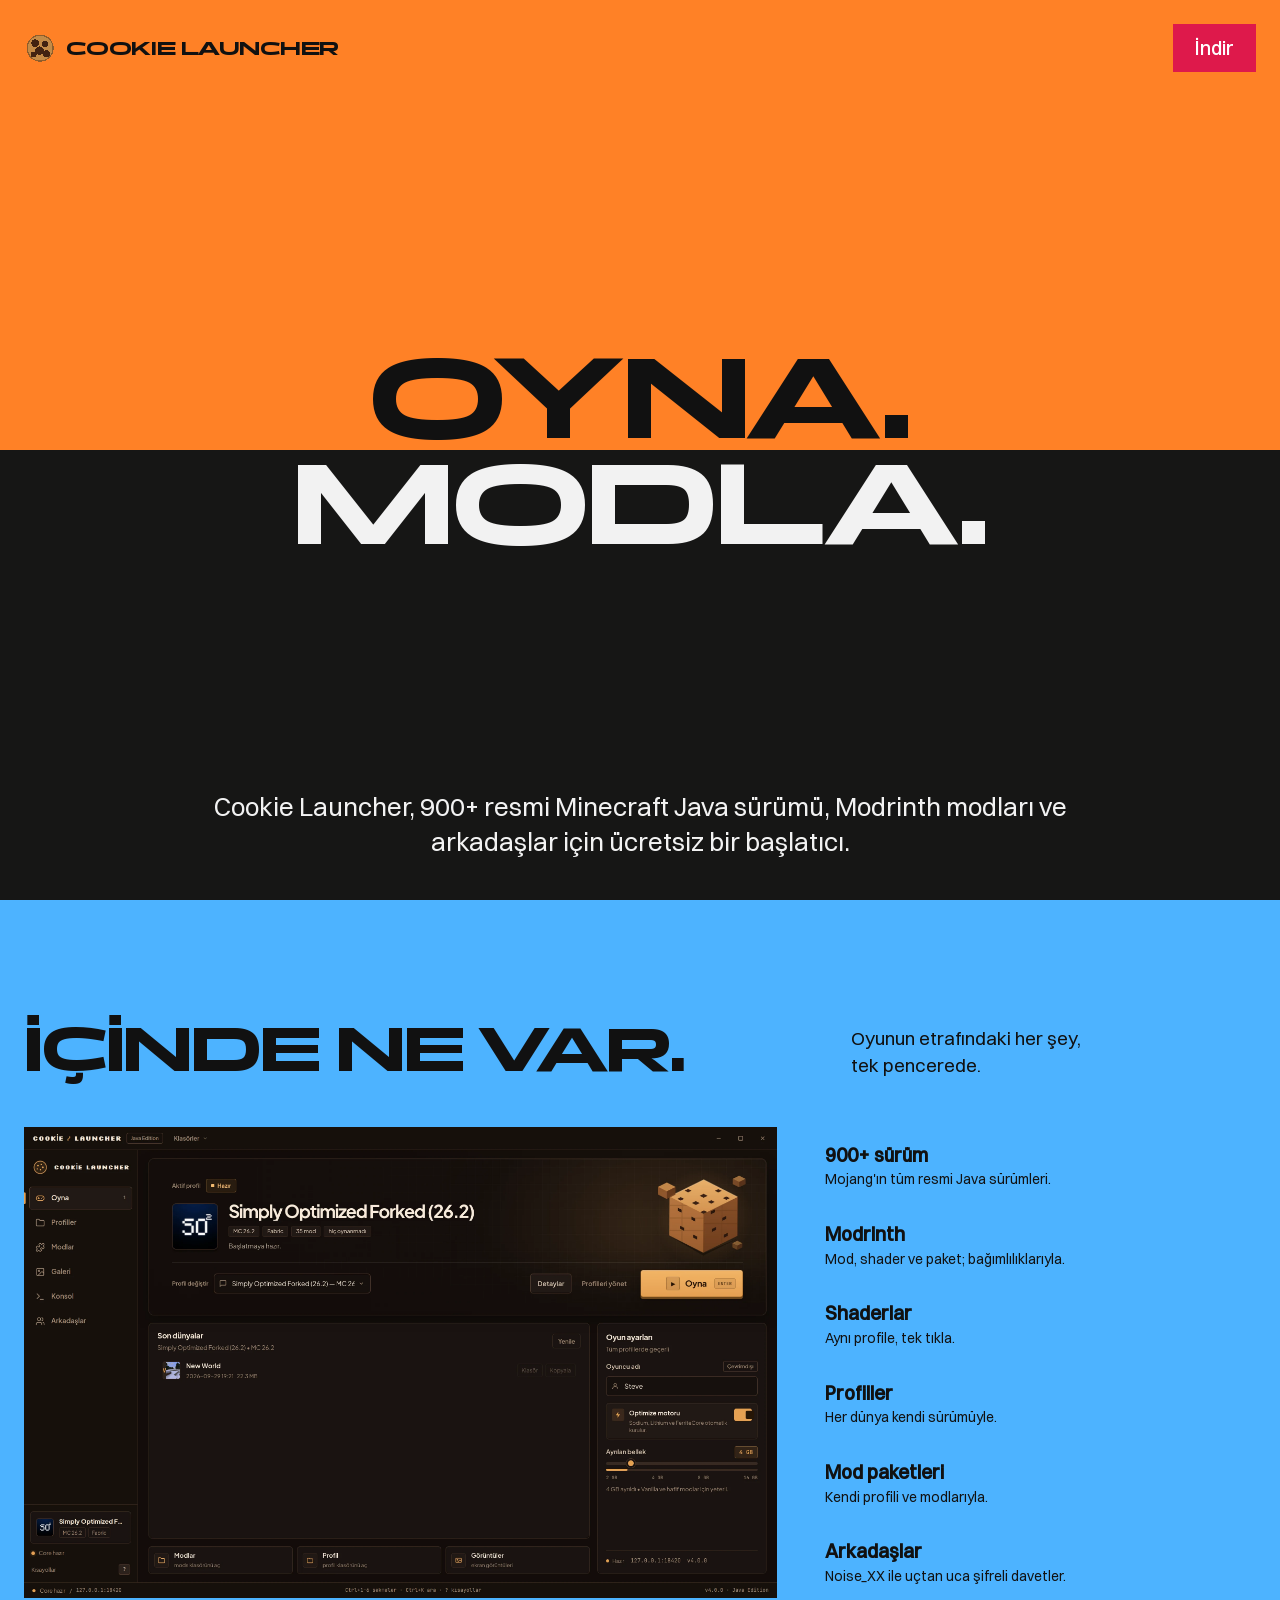
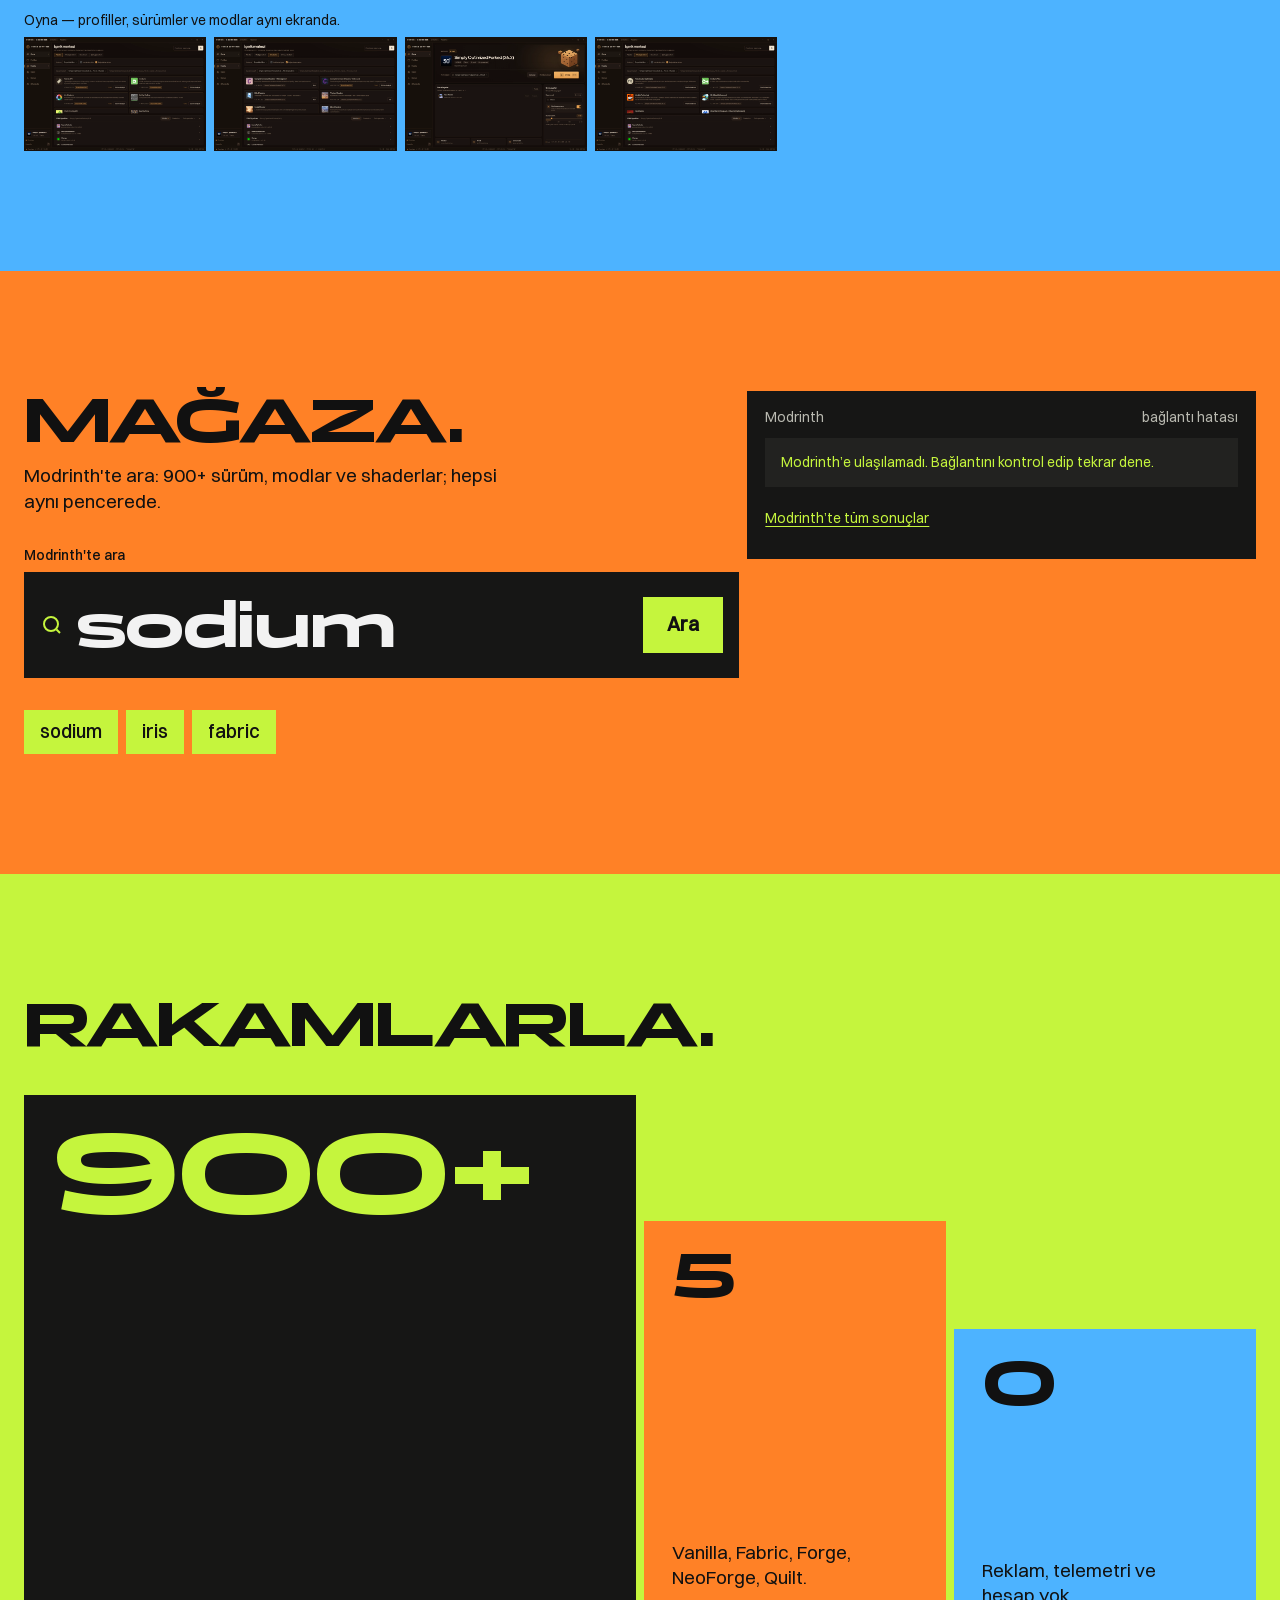
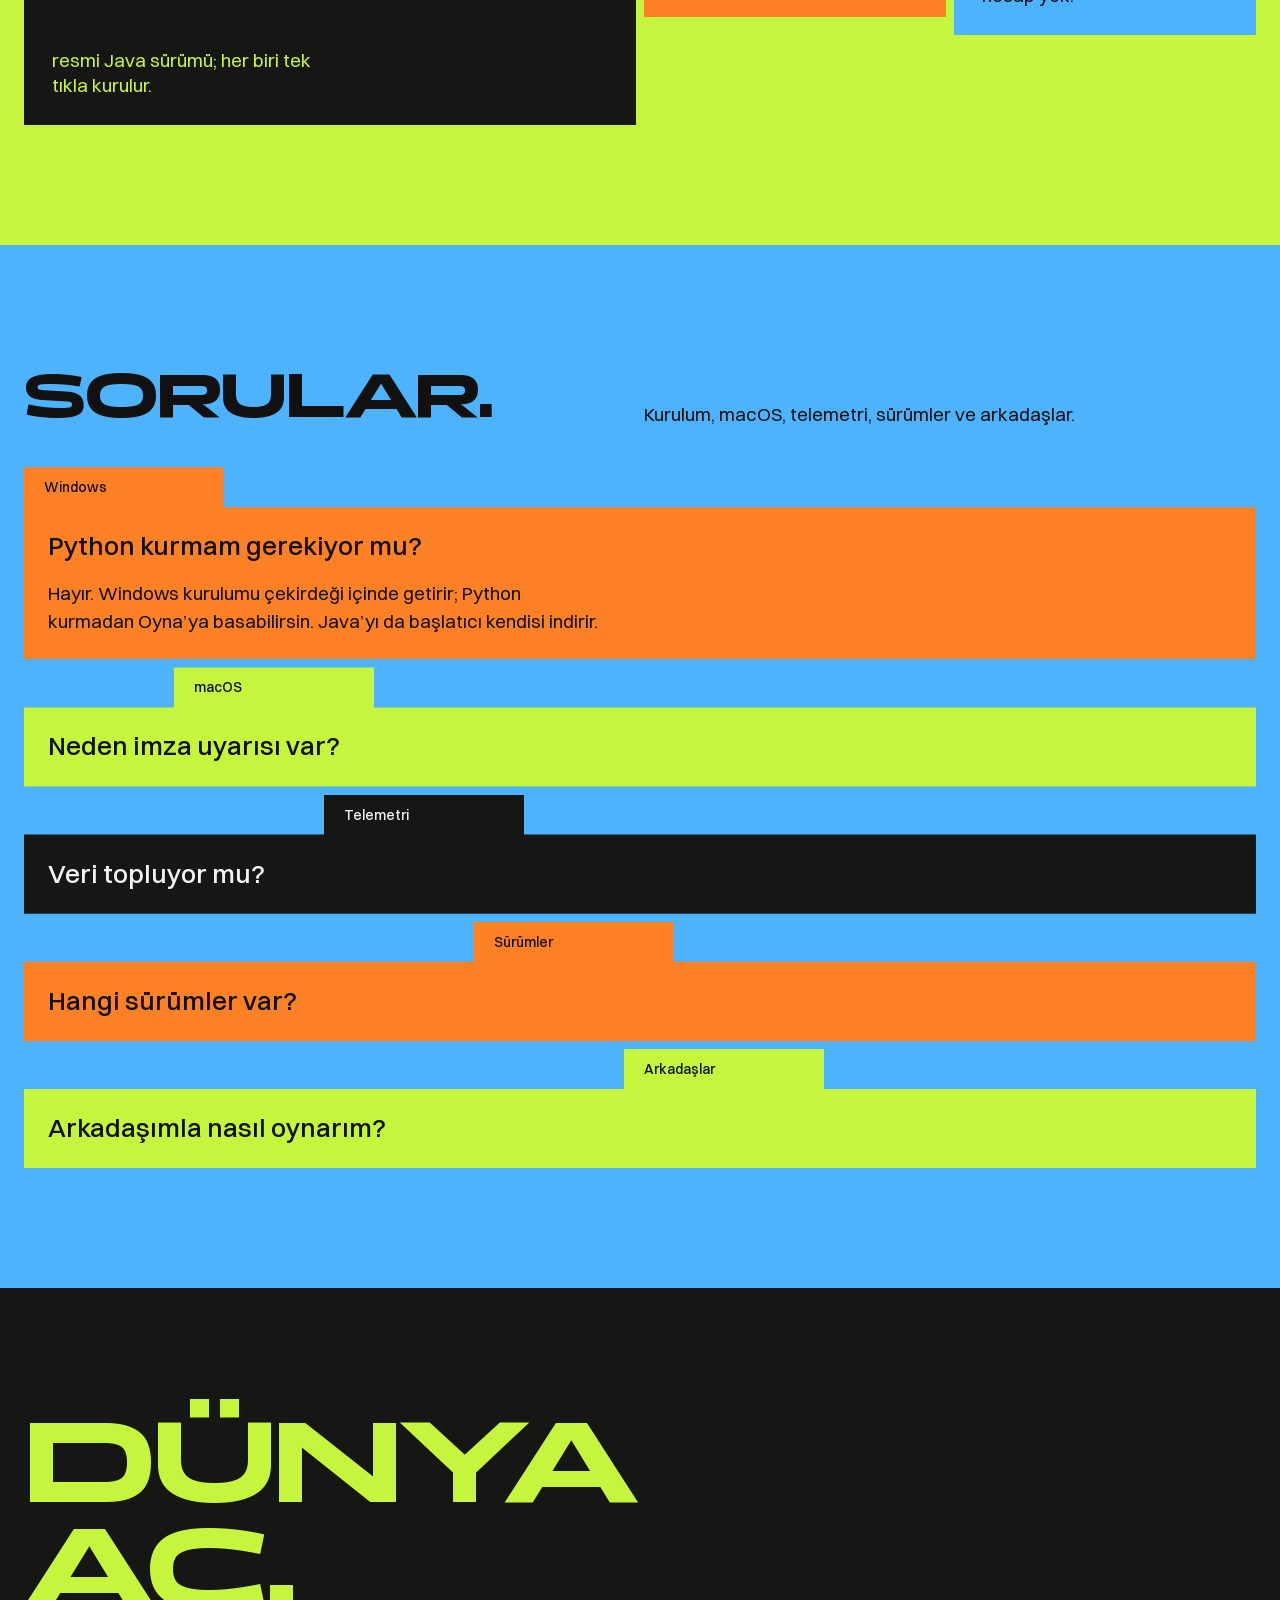
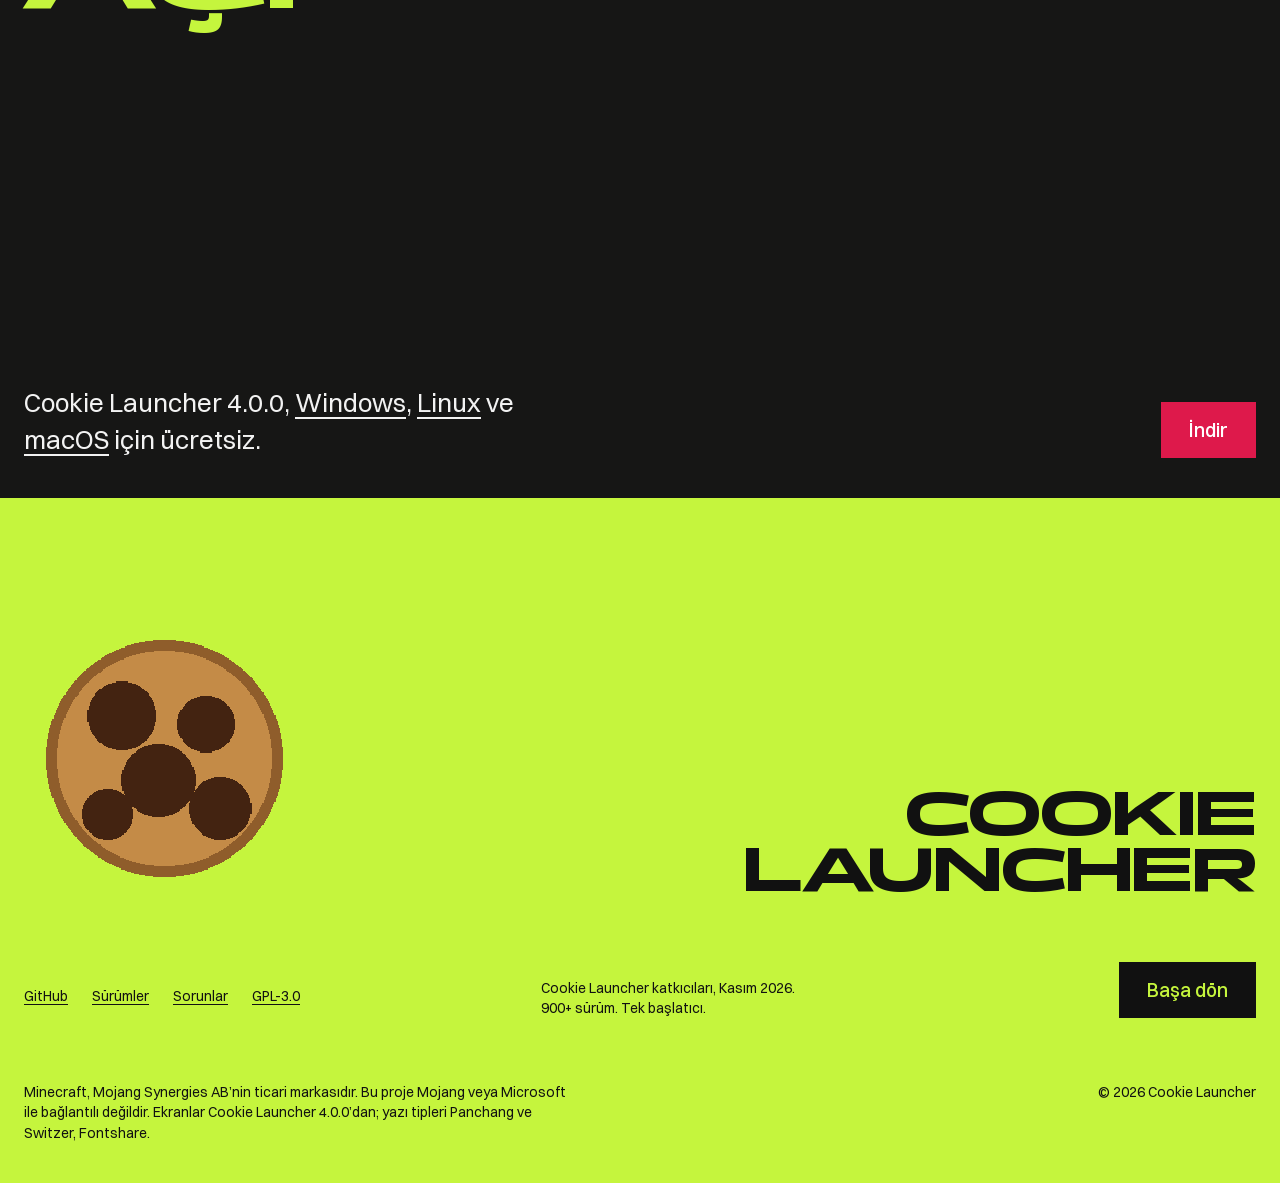
==== commit 09971660: "Yeni ana sayfa: canli Modrinth aramasi, yeni ozellik bolumu ve mobil duzen" ====
--- a/index.html
+++ b/index.html
@@ -1,515 +1,229 @@
 <!DOCTYPE html>
 <html lang="tr">
 <head>
-  <meta charset="UTF-8">
-  <meta name="viewport" content="width=device-width, initial-scale=1.0">
-  <title>Cookie Launcher | Hafif ve Açık Kaynak Minecraft Başlatıcı</title>
-  <meta name="description" content="Cookie Launcher, Tauri (Rust) kabuk ve hafif Python çekirdekle çalışan, Modrinth destekli, izole profilli, açık kaynak (GPL-3.0) Minecraft başlatıcısı. Ücretsiz, reklamsız, telemetrisiz.">
-  <link rel="stylesheet" href="assets/fonts/fonts.css">
-  <link rel="stylesheet" href="assets/site.css">
-  <link rel="icon" href="assets/favicon.svg" type="image/svg+xml">
-  <link rel="canonical" href="index.html">
-  <meta name="referrer" content="strict-origin-when-cross-origin">
-  <meta name="color-scheme" content="dark">
-  <meta name="theme-color" content="#150b1a">
-  <meta name="robots" content="index,follow">
+  <meta charset="utf-8">
+  <meta name="viewport" content="width=device-width, initial-scale=1">
+  <title>Cookie Launcher, 900+ Minecraft Java sürümü</title>
+  <meta name="description" content="Cookie Launcher, 900’den fazla resmi Minecraft Java sürümü, Modrinth modları, ayrı profiller ve şifreli arkadaş davetleri sunan ücretsiz, açık kaynaklı bir başlatıcı.">
+  <meta property="og:title" content="Cookie Launcher, bütün Minecraft Java sürümleri">
+  <meta property="og:description" content="900+ resmi sürüm, Modrinth modları, ayrı profiller ve arkadaşlarla ücretsiz bir Minecraft Java başlatıcısı.">
   <meta property="og:type" content="website">
-  <meta property="og:site_name" content="Cookie Launcher">
-  <meta property="og:locale" content="tr_TR">
-  <meta property="og:title" content="Cookie Launcher | Hafif ve Açık Kaynak Minecraft Başlatıcı">
-  <meta property="og:description" content="Tauri (Rust) kabuk ve hafif Python çekirdekten oluşan, Modrinth destekli, izole profilli, GPL-3.0 lisanslı açık kaynak Minecraft başlatıcı.">
-  <meta property="og:url" content="https://cookie-launcher.github.io/">
+  <meta name="theme-color" content="#ff8126">
+  <link rel="icon" href="assets/cookie-logo.png" type="image/png">
+  <link rel="stylesheet" href="fonts.css">
+  <link rel="stylesheet" href="styles.css?v=10">
+  <script>document.documentElement.classList.add('js');</script>
 </head>
 <body>
-  <a href="index.html#main" class="skip">İçeriğe geç</a>
-  <noscript>
-    <div class="container" style="padding-block:var(--space-md)">
-      <p class="label">JavaScript kapalı. Sitede çerez, analitik veya izleme kodu çalışmaz; sayfanın tamamı JavaScript olmadan okunabilir. Yalnızca platform seçimi, SSS aç/kapa ve pano kopyalama devre dışı kalır. <a href="cerez-politikasi.html">Çerez Politikası</a></p>
-    </div>
-  </noscript>
-
-  <header class="nav">
-    <div class="container nav__bar">
-      <a class="wordmark" href="index.html#" aria-label="Cookie Launcher, ana sayfa">
-        <img src="assets/favicon.svg" width="34" height="34" alt="">
-        <span>Cookie Launcher</span>
-      </a>
-      <nav class="nav__links" aria-label="Ana menü">
-        <a href="index.html#preview">Arayüz</a>
-        <a href="index.html#features">Özellikler</a>
-        <a href="index.html#downloads">İndir</a>
-        <a href="index.html#faq">SSS</a>
+  <a class="skip" href="#main">İçeriğe geç</a>
+
+  <header class="topbar" id="top">
+    <a class="brand" href="#top" aria-label="Cookie Launcher ana sayfa">
+      <img class="brand__mark" src="assets/cookie-logo.png" width="32" height="32" alt="">
+      <span class="brand__name" lang="en">Cookie Launcher</span>
+    </a>
+    <a class="button button--small" href="https://github.com/cookie-launcher/cookie-launcher/releases/latest" data-download>İndir</a>
+  </header>
+
+  <main id="main" tabindex="-1">
+    <section class="hero" aria-labelledby="hero-title">
+      <div class="hero__field hero__field--top" aria-hidden="true"></div>
+      <div class="hero__field hero__field--bottom" aria-hidden="true"></div>
+
+      <div class="waterline">
+        <h1 class="waterline__title" id="hero-title">
+          <span class="waterline__line"><span>Oyna.</span></span>
+          <span class="waterline__line waterline__line--last"><span>Modla.</span></span>
+        </h1>
+      </div>
+
+      <p class="hero__support">Cookie Launcher, 900+ resmi Minecraft Java sürümü, Modrinth modları ve arkadaşlar için ücretsiz bir başlatıcı.</p>
+    </section>
+
+    <section class="features" id="ozellikler" aria-labelledby="features-title">
+      <div class="shell">
+        <div class="features__intro">
+          <h2 id="features-title">İçinde ne var.</h2>
+          <p>Oyunun etrafındaki her şey, tek pencerede.</p>
+        </div>
+
+        <div class="features__split">
+          <figure class="features__shot">
+            <img src="assets/screens/play.webp" width="2880" height="1800" alt="Cookie Launcher'ın Oyna ekranı: Simply Optimized profili, 35 mod ve Oyna düğmesi." loading="lazy" decoding="async">
+            <figcaption>Oyna — profiller, sürümler ve modlar aynı ekranda.</figcaption>
+            <div class="features__thumbs" aria-label="Uygulama ekranları">
+              <img src="assets/screens/mods.webp" width="2880" height="1800" alt="Modrinth mağazası: mod kartları ve kurulu modlar." loading="lazy" decoding="async">
+              <img src="assets/screens/shaders.webp" width="2880" height="1800" alt="Shader mağazası: Complementary Shaders, BSL ve Photon." loading="lazy" decoding="async">
+              <img src="assets/screens/play.webp" width="2880" height="1800" alt="Oyna ekranında seçili profil ve başlatma düğmesi." loading="lazy" decoding="async">
+              <img src="assets/screens/modpacks.webp" width="2880" height="1800" alt="Mod paketi mağazası: Fabulously Optimized ve Vanilla Perfected." loading="lazy" decoding="async">
+            </div>
+          </figure>
+
+          <ul class="features__list">
+            <li>
+              <h3>900+ sürüm</h3>
+              <p>Mojang'ın tüm resmi Java sürümleri.</p>
+            </li>
+            <li>
+              <h3>Modrinth</h3>
+              <p>Mod, shader ve paket; bağımlılıklarıyla.</p>
+            </li>
+            <li>
+              <h3>Shaderlar</h3>
+              <p>Aynı profile, tek tıkla.</p>
+            </li>
+            <li>
+              <h3>Profiller</h3>
+              <p>Her dünya kendi sürümüyle.</p>
+            </li>
+            <li>
+              <h3>Mod paketleri</h3>
+              <p>Kendi profili ve modlarıyla.</p>
+            </li>
+            <li>
+              <h3>Arkadaşlar</h3>
+              <p>Noise_XX ile uçtan uca şifreli davetler.</p>
+            </li>
+          </ul>
+        </div>
+      </div>
+    </section>
+
+    <section class="search" id="modrinth" aria-labelledby="search-title">
+      <div class="shell search__inner">
+        <div class="search__lead">
+          <h2 class="search__title" id="search-title" data-reveal>Mağaza.</h2>
+          <p class="search__note" data-reveal>Modrinth'te ara: 900+ sürüm, modlar ve shaderlar; hepsi aynı pencerede.</p>
+          <form class="search__form" role="search" action="https://modrinth.com/mods" method="get">
+            <label class="search__label" for="mod-search">Modrinth'te ara</label>
+            <div class="search__bar">
+              <svg class="search__icon" viewBox="0 0 24 24" width="24" height="24" aria-hidden="true" fill="none" stroke="currentColor" stroke-width="2"><circle cx="11" cy="11" r="7"/><path d="m20 20-3.5-3.5"/></svg>
+              <input class="search__input" id="mod-search" type="search" name="q" value="sodium" placeholder="Mod, shader ya da paket ara…" autocomplete="off" spellcheck="false" aria-controls="results" aria-describedby="search-status">
+              <button class="search__submit" type="submit">Ara</button>
+            </div>
+          </form>
+          <p class="visually-hidden" id="search-status" role="status">aranıyor…</p>
+          <div class="examples" aria-label="Örnek aramalar" data-reveal>
+            <button type="button" class="example" data-query="sodium">sodium</button>
+            <button type="button" class="example" data-query="iris">iris</button>
+            <button type="button" class="example" data-query="fabric">fabric</button>
+          </div>
+        </div>
+
+        <div class="results" id="results" data-reveal data-ui="modrinth" role="region" aria-label="Modrinth arama sonuçları" aria-busy="true">
+          <div class="results__head"><span>Modrinth</span><span id="results-count">aranıyor…</span></div>
+          <ul class="results__list" id="results-list">
+            <li class="result result--loading">Modrinth’ten sonuçlar geliyor…</li>
+          </ul>
+          <a class="results__all" id="results-all" href="https://modrinth.com/mods?q=sodium" target="_blank" rel="noopener">Modrinth’te tüm sonuçlar</a>
+        </div>
+      </div>
+    </section>
+
+    <section class="stats" id="rakamlar" aria-labelledby="stats-title">
+      <div class="shell">
+      <h2 class="stats__title" id="stats-title" data-reveal>Rakamlarla.</h2>
+      <div class="stats__grid">
+        <article class="stat stat--big" data-reveal>
+          <p class="stat__figure">900+</p>
+          <p class="stat__caption">resmi Java sürümü; her biri tek tıkla kurulur.</p>
+        </article>
+        <article class="stat stat--five" data-reveal>
+          <p class="stat__figure">5</p>
+          <p class="stat__caption">Vanilla, Fabric, Forge, NeoForge, Quilt.</p>
+        </article>
+        <article class="stat stat--zero" data-reveal>
+          <p class="stat__figure">0</p>
+          <p class="stat__caption">Reklam, telemetri ve hesap yok.</p>
+        </article>
+      </div>
+      </div>
+    </section>
+
+    <section class="faq" id="sss" aria-labelledby="faq-title">
+      <div class="shell">
+      <div class="faq__head">
+        <h2 class="faq__title" id="faq-title" data-reveal>Sorular.</h2>
+        <p class="faq__lede" data-reveal>Kurulum, macOS, telemetri, sürümler ve arkadaşlar.</p>
+      </div>
+      <div class="faq__stack">
+        <details class="qa" open data-reveal>
+          <summary>
+            <span class="qa__tab">Windows</span>
+            <h3>Python kurmam gerekiyor mu?</h3>
+          </summary>
+          <div class="qa__answer"><p>Hayır. Windows kurulumu çekirdeği içinde getirir; Python kurmadan Oyna’ya basabilirsin. Java’yı da başlatıcı kendisi indirir.</p></div>
+        </details>
+        <details class="qa" data-reveal>
+          <summary>
+            <span class="qa__tab">macOS</span>
+            <h3>Neden imza uyarısı var?</h3>
+          </summary>
+          <div class="qa__answer"><p>DMG imzasız ve deneysel. macOS ilk açılışta Sistem Ayarları &gt; Gizlilik ve Güvenlik üzerinden izin isteyebilir.</p></div>
+        </details>
+        <details class="qa" data-reveal>
+          <summary>
+            <span class="qa__tab">Telemetri</span>
+            <h3>Veri topluyor mu?</h3>
+          </summary>
+          <div class="qa__answer"><p>Reklam ve telemetri yok. Mojang girişi dışında bir hesap istemez.</p></div>
+        </details>
+        <details class="qa" data-reveal>
+          <summary>
+            <span class="qa__tab">Sürümler</span>
+            <h3>Hangi sürümler var?</h3>
+          </summary>
+          <div class="qa__answer"><p>900’den fazla resmi Java sürümü ve beş çalıştırma yolu: Vanilla, Fabric, Forge, NeoForge, Quilt.</p></div>
+        </details>
+        <details class="qa" data-reveal>
+          <summary>
+            <span class="qa__tab">Arkadaşlar</span>
+            <h3>Arkadaşımla nasıl oynarım?</h3>
+          </summary>
+          <div class="qa__answer"><p>Dünyayı paylaş, CL1 kodunu gönder. Önce doğrudan P2P denenir; gerekirse Noise_XX ile şifreli relay kullanılır.</p></div>
+        </details>
+      </div>
+      </div>
+    </section>
+
+    <section class="cta" id="indir" aria-labelledby="cta-title">
+      <div class="shell cta__inner">
+      <h2 class="cta__title" id="cta-title" data-reveal>Dünya<br>aç.</h2>
+      <div class="cta__bottom">
+        <p class="cta__support" data-reveal>Cookie Launcher 4.0.0, <a href="https://github.com/cookie-launcher/cookie-launcher/releases/download/v4.0.0/CookieLauncher_4.0.0_x64-setup.exe">Windows</a>, <a href="https://github.com/cookie-launcher/cookie-launcher/releases/download/v4.0.0/CookieLauncher_4.0.0_amd64.AppImage">Linux</a> ve <a href="https://github.com/cookie-launcher/cookie-launcher/releases">macOS</a> için ücretsiz.</p>
+        <a class="button button--cta" data-reveal href="https://github.com/cookie-launcher/cookie-launcher/releases/latest" data-download>İndir</a>
+      </div>
+      </div>
+    </section>
+  </main>
+
+  <footer class="footer">
+    <div class="shell">
+    <div class="footer__top">
+      <div class="footer__mark">
+        <img src="assets/cookie-logo.png" width="256" height="256" alt="" loading="lazy" decoding="async">
+      </div>
+      <p class="footer__wordmark" lang="en">Cookie Launcher</p>
+    </div>
+
+    <div class="footer__body">
+      <nav class="footer__links" aria-label="Proje bağlantıları">
+        <a href="https://github.com/cookie-launcher/cookie-launcher">GitHub</a>
+        <a href="https://github.com/cookie-launcher/cookie-launcher/releases">Sürümler</a>
+        <a href="https://github.com/cookie-launcher/cookie-launcher/issues">Sorunlar</a>
+        <a href="https://github.com/cookie-launcher/cookie-launcher/blob/main/LICENSE">GPL-3.0</a>
       </nav>
-      <div class="nav__actions">
-        <a class="btn btn--quiet btn--sm" href="https://github.com/cookie-launcher/cookie-launcher" target="_blank" rel="noopener noreferrer">GitHub</a>
-        <a class="btn btn--sm" href="index.html#downloads">İndir</a>
-      </div>
-    </div>
-  </header>
-
-  <main id="main" tabindex="-1">
-    <section class="hero">
-      <div class="container hero__grid">
-        <div class="hero__text">
-          <h1 class="hero__title">Yormayan başlatıcı.</h1>
-          <p class="lead">Hızlı ve sade bir Minecraft başlatıcısı: Tauri (Rust) kabuğu, Python çekirdeği, Modrinth modları.</p>
-          <dl class="spec">
-            <div><dt>Tauri + Rust</dt><dd>Hafif masaüstü kabuğu</dd></div>
-            <div><dt>Python çekirdeği</dt><dd>İndirme ve başlatma</dd></div>
-            <div><dt>GPL-3.0</dt><dd>Kaynak açık</dd></div>
-            <div><dt>Sıfır reklam</dt><dd>Telemetri yok</dd></div>
-          </dl>
-        </div>
-
-        <div class="hero__menu">
-          <div class="menu" role="group" aria-label="İndirme platformu">
-            <ul class="menu__list">
-              <li><a class="menu__row" href="#downloads" data-os="windows"><span class="menu__name">Windows</span><span class="menu__meta">Yükleyici .exe</span></a></li>
-              <li><a class="menu__row" href="#downloads" data-os="linux"><span class="menu__name">Linux</span><span class="menu__meta">AppImage, .deb, .rpm</span></a></li>
-              <li><a class="menu__row" href="#downloads" data-os="macos"><span class="menu__name">macOS</span><span class="menu__meta">DMG, arm64 ve x64</span></a></li>
-            </ul>
-            <a class="btn btn--wide" id="hero-cta-btn" href="#downloads"><span id="hero-cta-label">Windows için indir (.exe)</span></a>
-            <a class="btn btn--quiet btn--wide" href="https://github.com/cookie-launcher/cookie-launcher" target="_blank" rel="noopener noreferrer" style="margin-top:var(--space-sm)">Kaynak kodları</a>
-            <p class="hero__note">Ücretsiz, reklamsız, GPL-3.0.</p>
-          </div>
-        </div>
-      </div>
-    </section>
-
-    <section class="band">
-      <div class="container band__grid">
-        <p class="band__line">Electron paketi yok.</p>
-        <p class="band__note">Arayüz sistemin kendi webview’inde çalışır; indirme ve başlatma işleri hafif bir Python çekirdeğinde.</p>
-      </div>
-    </section>
-
-    <section id="features" class="section">
-      <div class="container">
-        <div class="head">
-          <h2>Ne getiriyor</h2>
-          <p class="lead">Dokuz parça, tek kurulum. Windows’ta gömülü çekirdek var; Linux ve macOS paketleri aynı çekirdeği taşır.</p>
-        </div>
-        <ul class="rows">
-          <li class="rows__item rows__item--on">
-            <h3>Hafif Tauri Mimarisi</h3>
-            <p>Electron/Chromium paketi yok; arayüz sistemin kendi webview’inde, indirme ve başlatma Python çekirdeğinde.</p>
-          </li>
-          <li class="rows__item">
-            <h3>Modrinth &amp; Mod Paketleri</h3>
-            <p>Mod, shader ve doku paketi ara, tek tıkla aktif profile kur. Modpack (.mrpack) ikonlu, yeni bir profil olarak açılır.</p>
-          </li>
-          <li class="rows__item">
-            <h3>İzole Oyun Profilleri</h3>
-            <p>Her profil kendi Minecraft sürümüne, yükleyicisine ve ayrı mod, shader, doku klasörüne sahiptir.</p>
-          </li>
-          <li class="rows__item">
-            <h3>Otomatik Java &amp; Aikar GC</h3>
-            <p>Java 8/17/21 Mojang’dan indirilir; Aikar G1GC bayrakları mikro takılmaları azaltır.</p>
-          </li>
-          <li class="rows__item">
-            <h3>Windows &amp; Linux Desteği</h3>
-            <p>Windows kurulumu gömülü çekirdekle gelir; Linux’ta AppImage, .deb ve .rpm hazır. Çerçevesiz pencere ve native sürükleme var.</p>
-          </li>
-          <li class="rows__item">
-            <h3>Sıfır Telemetri, Açık Kaynak</h3>
-            <p>Kullanıcı verisi toplanmaz, arkada analiz isteği gönderilmez. Kaynak kod GPL-3.0 lisanslı.</p>
-          </li>
-          <li class="rows__item">
-            <h3>Canlı İlerleme Akışı</h3>
-            <p>İndirme ve kurulum boyunca yüzde, indirilen MB ve durum mesajı görünür; arayüz kilitlenmez.</p>
-          </li>
-          <li class="rows__item">
-            <h3>İçerik Yönetim Merkezi</h3>
-            <p>Yüklü modlar gerçek adları ve ikonlarıyla listelenir, filtrelenir, tek tıkla silinir; “İndirilenleri gizle” kalabalığı önler.</p>
-          </li>
-          <li class="rows__item">
-            <h3>Esnek Shader &amp; Doku Desteği</h3>
-            <p>Shader ve dokuda tam sürüm eşleşmesi şart değil, en yakın sürüm onayınızla kurulur. Modlarda sıkı eşleşme korunur.</p>
-          </li>
-        </ul>
-      </div>
-    </section>
-
-    <section id="preview" class="section section--tight">
-      <div class="container split">
-        <div class="split__text">
-          <h2>Karmaşık menü yok.</h2>
-          <p class="lead">Karmaşık menüler yerine oyununuza odaklanan minimalist bir deneyim; üç sekme, tek pencere.</p>
-        </div>
-        <div class="split__side">
-          <table class="screens">
-            <caption>Penceredeki sekmeler</caption>
-            <thead>
-              <tr><th scope="col">Sekme</th><th scope="col">Ne yapar</th></tr>
-            </thead>
-            <tbody>
-              <tr><th scope="row">Oyna</th><td>Aktif profil, sürüm ve başlat düğmesi.</td></tr>
-              <tr><th scope="row">Modlar</th><td>Yüklü içerikler gerçek ikonlarıyla, kategoriye göre filtrelenir.</td></tr>
-              <tr><th scope="row">Profiller</th><td>Her profilin kendi sürümü, yükleyicisi ve ayrı mod klasörü.</td></tr>
-            </tbody>
-          </table>
-        </div>
-      </div>
-    </section>
-
-    <section id="downloads" class="section">
-      <div class="container">
-        <div class="head">
-          <h2>Cookie Launcher'ı edinin</h2>
-          <p class="lead">Platformunuzu seçin ve son kararlı sürümü doğrudan GitHub üzerinden indirin.</p>
-        </div>
-
-        <div class="tabs" role="tablist" aria-label="İndirme platformu">
-          <button type="button" onclick="selectPlatform('windows')" role="tab" id="tab-windows-btn" aria-controls="content-windows" aria-selected="true" tabindex="0" class="tab">Windows</button>
-          <button type="button" onclick="selectPlatform('linux')" role="tab" id="tab-linux-btn" aria-controls="content-linux" aria-selected="false" tabindex="-1" class="tab">Linux</button>
-          <button type="button" onclick="selectPlatform('macos')" role="tab" id="tab-macos-btn" aria-controls="content-macos" aria-selected="false" tabindex="-1" class="tab">macOS <span class="tab__note">yeni</span></button>
-        </div>
-
-        <div role="tabpanel" aria-labelledby="tab-windows-btn" id="content-windows" tabindex="0" class="panel">
-          <div class="cards cards--2">
-            <article class="card">
-              <div>
-                <h3>Windows Yükleyici (.exe)</h3>
-                <p>Başlat menüsüne ve masaüstüne kısayol oluşturur. Gömülü çekirdek sayesinde Python kurmaya gerek yoktur.</p>
-                <p class="card__meta"><span class="card__kind">Kurulumlu</span><span>Windows 10 / 11, 64-bit</span></p>
-              </div>
-              <div class="card__actions">
-                <a class="btn" href="https://github.com/cookie-launcher/cookie-launcher/releases/latest" target="_blank" rel="noopener noreferrer">Yükleyiciyi indir (.exe)</a>
-              </div>
-            </article>
-
-            <article class="card">
-              <div>
-                <h3>Kaynaktan Derle</h3>
-                <p>Depoyu klonlayıp <code>npm run tauri:build</code> ile kendi paketini üret. Katkılar memnuniyetle karşılanır.</p>
-                <p class="card__meta"><span class="card__kind">Geliştirici</span><span>Node, Rust, Python</span></p>
-              </div>
-              <div class="card__actions">
-                <a class="btn btn--quiet" href="https://github.com/cookie-launcher/cookie-launcher" target="_blank" rel="noopener noreferrer">GitHub deposunu aç</a>
-              </div>
-            </article>
-          </div>
-        </div>
-
-        <div role="tabpanel" aria-labelledby="tab-linux-btn" id="content-linux" tabindex="0" class="panel" hidden>
-          <div class="cards cards--3">
-            <article class="card">
-              <div>
-                <h3>Universal AppImage</h3>
-                <p>Ubuntu, Fedora, Debian ve diğer dağıtımlarda bağımlılık sorunu olmadan çalışır.</p>
-                <p class="card__meta"><span class="card__kind">Evrensel</span></p>
-              </div>
-              <div class="card__actions">
-                <a class="btn" href="https://github.com/cookie-launcher/cookie-launcher/releases/latest" target="_blank" rel="noopener noreferrer">İndir (.AppImage)</a>
-              </div>
-            </article>
-
-            <article class="card">
-              <div>
-                <h3>.deb Paketi</h3>
-                <p>Debian tabanlı dağıtımlarda çift tıkla kurulur; gömülü çekirdek içerir.</p>
-                <p class="card__meta"><span class="card__kind">Debian / Ubuntu</span></p>
-              </div>
-              <div class="card__actions">
-                <a class="btn btn--quiet" href="https://github.com/cookie-launcher/cookie-launcher/releases/latest" target="_blank" rel="noopener noreferrer">İndir (.deb)</a>
-              </div>
-            </article>
-
-            <article class="card">
-              <div>
-                <h3>.rpm Paketi</h3>
-                <p>Fedora, RHEL ve türevlerinde paket yöneticisiyle kurulur.</p>
-                <p class="card__meta"><span class="card__kind">Fedora / RHEL</span></p>
-              </div>
-              <div class="card__actions">
-                <a class="btn btn--quiet" href="https://github.com/cookie-launcher/cookie-launcher/releases/latest" target="_blank" rel="noopener noreferrer">İndir (.rpm)</a>
-              </div>
-            </article>
-          </div>
-        </div>
-
-        <div role="tabpanel" aria-labelledby="tab-macos-btn" id="content-macos" tabindex="0" class="panel" hidden>
-          <div class="cards cards--2">
-            <article class="card">
-              <div>
-                <h3>macOS DMG (arm64)</h3>
-                <p>Apple Silicon işlemcili Mac’ler için disk imajı. Gömülü Python çekirdeğiyle birlikte gelir.</p>
-                <p class="card__meta"><span class="card__kind">Apple Silicon</span><span>M1 / M2 / M3 / M4</span></p>
-              </div>
-              <div class="card__actions">
-                <button type="button" class="btn" onclick="openMacWarning('arm64')">İndir (.dmg, arm64)</button>
-              </div>
-            </article>
-
-            <article class="card">
-              <div>
-                <h3>macOS DMG (x64)</h3>
-                <p>Intel işlemcili Mac’ler için disk imajı. Gömülü Python çekirdeğiyle birlikte gelir.</p>
-                <p class="card__meta"><span class="card__kind">Intel</span><span>x86_64</span></p>
-              </div>
-              <div class="card__actions">
-                <button type="button" class="btn btn--quiet" onclick="openMacWarning('x64')">İndir (.dmg, x64)</button>
-              </div>
-            </article>
-          </div>
-
-          <div class="warn">
-            <h3>Deneysel: imzasız ve notarize edilmemiş</h3>
-            <p>macOS paketleri Apple Developer sertifikası olmadan derlenir; bu yüzden Gatekeeper “geliştirici doğrulanamıyor” uyarısı verir. Bu bir virüs işareti değil, imza eksikliğidir. İlk açılışta aşağıdakilerden birini yapmak zorunludur.</p>
-            <p><strong>Sağ tık, “Aç” yöntemi macOS 15 (Sequoia) ve sonrasında artık çalışmıyor.</strong> Aşağıdaki iki yoldan birini kullanın.</p>
-            <ol>
-              <li><strong>Hızlı yol (Terminal):</strong> DMG’yi açıp uygulamayı <code>/Applications</code> klasörüne taşıyın, sonra Terminal’de şunu çalıştırın:
-                <br><code>xattr -dr com.apple.quarantine /Applications/CookieLauncher.app</code>
-                <br><button type="button" class="btn btn--quiet btn--sm" onclick="copyToClipboard('xattr -dr com.apple.quarantine /Applications/CookieLauncher.app')">Komutu kopyala</button>
-              </li>
-              <li><strong>Arayüzden:</strong> uygulamayı açmayı deneyin, uyarı gelince <em>Sistem Ayarları, Gizlilik ve Güvenlik</em> bölümüne inin, güvenlik bildiriminde <strong>“Yine de Aç”</strong> ve çıkan pencerede tekrar <strong>Aç</strong>.</li>
-            </ol>
-            <p><strong>Neden imzalı değil?</strong> Apple Developer Program üyeliği 99 $/yıl ve bunu karşılayamıyorum. Uygulama tamamen açık kaynak (GPL-3.0); istemeyen <a href="https://github.com/cookie-launcher/cookie-launcher" target="_blank" rel="noopener noreferrer">kaynak koddan kendisi derleyebilir</a>.</p>
-            <p>Paketler GitHub Actions’ın macOS runner’larında üretilir. Geliştiricinin elinde Mac donanımı olmadığı için çalışma zamanı test edilmemiştir; sorun yaşarsan <a href="https://github.com/cookie-launcher/cookie-launcher/issues" target="_blank" rel="noopener noreferrer">Issues</a>'a bildir.</p>
-          </div>
-        </div>
-      </div>
-    </section>
-
-    <section id="faq" class="section section--tight">
-      <div class="container">
-        <div class="head">
-          <h2>Sıkça sorulan sorular</h2>
-        </div>
-        <div class="faq">
-          <div class="faq__item">
-            <button type="button" class="faq__q" onclick="toggleFaq(this)">
-              <span>Hesap sistemi nasıl çalışıyor?</span>
-              <span class="icon" aria-hidden="true">+</span>
-            </button>
-            <div class="faq__a">
-              <p>Şu an çevrimdışı (offline) kullanıcı adı desteği vardır; oyun seçtiğiniz profille başlatılır. Microsoft/Xbox hesap girişi yol haritasındadır. Hiçbir giriş bilgisi toplanmaz, çünkü toplanacak veri yoktur.</p>
-            </div>
-          </div>
-          <div class="faq__item">
-            <button type="button" class="faq__q" onclick="toggleFaq(this)">
-              <span>macOS DMG paketleri nereden indirilir?</span>
-              <span class="icon" aria-hidden="true">+</span>
-            </button>
-            <div class="faq__a">
-              <p>İndirme Merkezi’ndeki macOS sekmesinden Apple Silicon (arm64) ve Intel (x64) DMG paketlerine ulaşabilirsiniz. Paketler imzasız ve notarize edilmemiş olduğu için ilk açılışta Gatekeeper uyarısı verir; <strong>sağ tık, “Aç” macOS 15+ üzerinde artık çalışmaz.</strong> Ya <code>xattr -dr com.apple.quarantine /Applications/CookieLauncher.app</code> komutunu çalıştırın ya da <em>Sistem Ayarları, Gizlilik ve Güvenlik, “Yine de Aç”</em> yolunu kullanın. İmzasızlığın nedeni Apple Developer üyeliğinin (99 $/yıl) karşılanamamasıdır; uygulama GPL-3.0 açık kaynak olduğu için dileyen kaynaktan derleyebilir.</p>
-            </div>
-          </div>
-          <div class="faq__item">
-            <button type="button" class="faq__q" onclick="toggleFaq(this)">
-              <span>Hangi mod yükleyicilerini destekliyor?</span>
-              <span class="icon" aria-hidden="true">+</span>
-            </button>
-            <div class="faq__a">
-              <p>Vanilla, Fabric ve Forge profilleri oluşturabilirsiniz. Modrinth modpack’leri (.mrpack) ise kendi Fabric/Forge/NeoForge/Quilt sürümleriyle otomatik olarak yeni bir profil halinde kurulur. Mod kaynağı Modrinth’tir; CurseForge entegrasyonu yoktur.</p>
-            </div>
-          </div>
-          <div class="faq__item">
-            <button type="button" class="faq__q" onclick="toggleFaq(this)">
-              <span>Windows’ta Python kurmam gerekiyor mu?</span>
-              <span class="icon" aria-hidden="true">+</span>
-            </button>
-            <div class="faq__a">
-              <p>Hayır. Setup paketi, PyInstaller ile derlenmiş gömülü çekirdeği (cookielauncher-core.exe) içerir. Linux paketlerinde de aynı gömülü çekirdek bulunur; ek bir kurulum gerekmez.</p>
-            </div>
-          </div>
-          <div class="faq__item">
-            <button type="button" class="faq__q" onclick="toggleFaq(this)">
-              <span>Shader’ım farklı bir sürüm için; yine de kurulur mu?</span>
-              <span class="icon" aria-hidden="true">+</span>
-            </button>
-            <div class="faq__a">
-              <p>Evet. Shader ve doku paketlerinde tam sürüm eşleşmesi aranmaz; en yakın sürüm size önerilir ve onayınızla kurulur. Modlarda ise oyunun çökmemesi için sürüm ve yükleyici eşleşmesi zorunludur.</p>
-            </div>
-          </div>
-        </div>
-      </div>
-    </section>
-  </main>
-
-  <footer class="footer">
-    <div class="container">
-      <div class="footer__mast">
-        <a class="wordmark" href="index.html" aria-label="Cookie Launcher, ana sayfa">
-          <img src="assets/favicon.svg" width="48" height="48" alt="">
-          <span>Cookie Launcher</span>
-        </a>
-        <p class="footer__close">Açık kaynak, GPL-3.0. Reklam ve telemetri yok.</p>
-      </div>
-
-      <nav class="footer__links" aria-label="Proje bağlantıları">
-        <a href="https://github.com/cookie-launcher/cookie-launcher" target="_blank" rel="noopener noreferrer">GitHub</a>
-        <a href="https://github.com/cookie-launcher/cookie-launcher/issues" target="_blank" rel="noopener noreferrer">Sorun Bildir (Issues)</a>
-        <a href="https://github.com/cookie-launcher/cookie-launcher/releases" target="_blank" rel="noopener noreferrer">Sürümler</a>
-        <a href="https://github.com/cookie-launcher/cookie-launcher/blob/main/LICENSE" target="_blank" rel="noopener noreferrer">Lisans</a>
-      </nav>
-
-      <div class="footer__legal">
-        <nav class="footer__rules" aria-label="Yasal bilgiler">
-          <a href="gizlilik.html">Gizlilik Politikası</a>
-          <a href="cerez-politikasi.html">Çerez Politikası</a>
-          <a href="kullanim-kosullari.html">Kullanım Koşulları</a>
-          <a href="iade-politikasi.html">İade Politikası</a>
-          <a href="iletisim.html">İletişim</a>
-          <button type="button" data-consent-manage>Çerez tercihlerini değiştir</button>
-        </nav>
-
-        <p><strong>Minecraft</strong>, Mojang Synergies AB’nin ticari markasıdır. <strong>Fabric, Forge, NeoForge, Quilt ve Modrinth</strong> ilgili sahiplerinin markalarıdır. Cookie Launcher bağımsız bir açık kaynak projesidir; Mojang, Microsoft, Xbox Game Studios veya anılan proje sahipleriyle bağlantılı, sponsorlu ya da onaylı değildir. Bu site hiçbir oyun dosyası, hesap bilgisi veya oyun kodu dağıtmaz ve satmaz.</p>
-        <p>Sorumluluk reddi: Yazılım <a href="https://github.com/cookie-launcher/cookie-launcher/blob/main/LICENSE" target="_blank" rel="noopener noreferrer">GPL-3.0</a> lisansıyla <strong>“AS IS”</strong> esasıyla sunulur; açık bir garantisi yoktur. Bu sayfadaki politika metinleri genel bilgilendirme amaçlıdır, <strong>hukuki danışmanlık değildir</strong>; ticari veya hukuki bir işlem öncesinde bir avukata danışın.</p>
-      </div>
+      <p class="footer__contact">Cookie Launcher katkıcıları, Kasım 2026.<br>900+ sürüm. Tek başlatıcı.</p>
+      <a class="button button--ghost" href="#top">Başa dön</a>
+    </div>
+
+    <div class="footer__legal">
+      <p>Minecraft, Mojang Synergies AB’nin ticari markasıdır. Bu proje Mojang veya Microsoft ile bağlantılı değildir. Ekranlar Cookie Launcher 4.0.0’dan; yazı tipleri Panchang ve Switzer, Fontshare.</p>
+      <p>© 2026 Cookie Launcher</p>
+    </div>
     </div>
   </footer>
 
-  <div id="toast-box" role="status" aria-live="polite" aria-atomic="true"></div>
-
-  <div class="modal" id="macWarnModal" role="dialog" aria-modal="true" aria-labelledby="macWarnTitle" hidden>
-    <div class="modal__box" tabindex="-1">
-      <h2 id="macWarnTitle">macOS’ta ilk açılış: önce bunu okuyun</h2>
-      <p>macOS paketleri <strong>imzasız ve notarize edilmemiş</strong>. Sebebi: Apple Developer Program üyeliği <strong>99 $/yıl</strong> ve bunu karşılayamıyorum. Uygulama tamamen açık kaynak (GPL-3.0); istemezseniz kaynak koddan kendiniz derleyebilirsiniz. Bu yüzden macOS ilk açılışta <strong>“geliştirici doğrulanamıyor”</strong> uyarısını gösterir; bu bir virüs işareti değil, yalnızca imza eksikliğidir.</p>
-      <ol>
-        <li><strong>Sağ tık, “Aç” macOS 15 (Sequoia) ve sonrasında artık çalışmıyor.</strong></li>
-        <li><strong>Terminal (önerilen):</strong> uygulamayı <code>/Applications</code> klasörüne taşıyın, sonra çalıştırın:
-          <br><code>xattr -dr com.apple.quarantine /Applications/CookieLauncher.app</code>
-          <br><button type="button" class="btn btn--quiet btn--sm" onclick="copyToClipboard('xattr -dr com.apple.quarantine /Applications/CookieLauncher.app')">Komutu kopyala</button>
-        </li>
-        <li><strong>Arayüzden:</strong> açmayı deneyin, <em>Sistem Ayarları, Gizlilik ve Güvenlik</em>, <strong>“Yine de Aç”</strong>, <strong>Aç</strong>.</li>
-      </ol>
-      <p>Devam ettiğinizde GitHub Releases sayfası yeni sekmede açılır.</p>
-      <div class="modal__actions">
-        <button type="button" class="btn btn--quiet btn--sm" onclick="closeMacWarning()">Vazgeç</button>
-        <a id="macWarnContinue" class="btn btn--sm" href="https://github.com/cookie-launcher/cookie-launcher/releases/latest" target="_blank" rel="noopener noreferrer">Anladım, indir (.dmg)</a>
-      </div>
-    </div>
-  </div>
-
-  <script src="assets/consent.js" defer></script>
-
-  <script>
-    function copyToClipboard(text, successMsg = 'Panoya kopyalandı!') {
-      if (navigator.clipboard && window.isSecureContext) {
-        navigator.clipboard.writeText(text).then(() => showToast(successMsg)).catch(() => fallbackCopy(text, successMsg));
-      } else {
-        fallbackCopy(text, successMsg);
-      }
-    }
-
-    function fallbackCopy(text, successMsg) {
-      var el = document.createElement('textarea');
-      el.value = text;
-      el.style.position = 'fixed';
-      el.style.left = '-9999px';
-      document.body.appendChild(el);
-      el.select();
-      try {
-        document.execCommand('copy');
-        showToast(successMsg);
-      } catch (err) {
-        console.error('Kopyalama hatası:', err);
-      }
-      document.body.removeChild(el);
-    }
-
-    function showToast(message) {
-      var box = document.getElementById('toast-box');
-      var toast = document.createElement('div');
-      toast.className = 'toast';
-      toast.textContent = message;
-      box.appendChild(toast);
-      setTimeout(function () { toast.remove(); }, 3000);
-    }
-
-    var PLATFORMS = ['windows', 'linux', 'macos'];
-
-    function selectPlatform(os, moveFocus) {
-      PLATFORMS.forEach(function (p) {
-        var content = document.getElementById('content-' + p);
-        var btn = document.getElementById('tab-' + p + '-btn');
-        var active = (p === os);
-        if (content) content.hidden = !active;
-        if (btn) {
-          btn.setAttribute('aria-selected', active ? 'true' : 'false');
-          btn.setAttribute('tabindex', active ? '0' : '-1');
-        }
-        if (active && moveFocus && btn) btn.focus();
-      });
-      var labels = {
-        windows: 'Windows için indir (.exe)',
-        linux: 'Linux için indir (.AppImage)',
-        macos: 'macOS için indir (.dmg)'
-      };
-      var heroLabel = document.getElementById('hero-cta-label');
-      if (heroLabel) heroLabel.textContent = labels[os] || labels.windows;
-      document.querySelectorAll('.menu__row').forEach(function (row) {
-        row.setAttribute('aria-current', row.dataset.os === os ? 'true' : 'false');
-      });
-    }
-
-    document.addEventListener('keydown', function (e) {
-      var onTab = e.target && e.target.closest && e.target.closest('[role="tab"]');
-      if (!onTab) return;
-      var i = PLATFORMS.indexOf(onTab.id.replace('tab-', '').replace('-btn', ''));
-      if (i === -1) return;
-      var next = null;
-      if (e.key === 'ArrowRight') next = PLATFORMS[(i + 1) % PLATFORMS.length];
-      else if (e.key === 'ArrowLeft') next = PLATFORMS[(i - 1 + PLATFORMS.length) % PLATFORMS.length];
-      else if (e.key === 'Home') next = PLATFORMS[0];
-      else if (e.key === 'End') next = PLATFORMS[PLATFORMS.length - 1];
-      if (!next) return;
-      e.preventDefault();
-      selectPlatform(next, true);
-    });
-
-    function initFaq() {
-      document.querySelectorAll('button[onclick="toggleFaq(this)"]').forEach(function (btn, i) {
-        var answer = btn.nextElementSibling;
-        if (!answer) return;
-        btn.id = btn.id || 'faq-q-' + (i + 1);
-        answer.id = 'faq-a-' + (i + 1);
-        btn.setAttribute('aria-expanded', 'false');
-        btn.setAttribute('aria-controls', answer.id);
-        answer.hidden = true;
-        var icon = btn.querySelector('.icon');
-        if (icon) icon.setAttribute('aria-hidden', 'true');
-      });
-    }
-
-    function toggleFaq(button) {
-      var content = button.nextElementSibling;
-      var icon = button.querySelector('.icon');
-      var isHidden = content.hidden;
-      content.hidden = !isHidden;
-      if (icon) icon.textContent = isHidden ? '−' : '+';
-      button.setAttribute('aria-expanded', isHidden ? 'true' : 'false');
-    }
-
-    window.addEventListener('DOMContentLoaded', function () {
-      initFaq();
-      var ua = (navigator.userAgent || '').toLowerCase();
-      if (ua.indexOf('linux') !== -1) selectPlatform('linux');
-      else if (ua.indexOf('mac') !== -1) selectPlatform('macos');
-      else selectPlatform('windows');
-
-      document.querySelectorAll('.menu__row').forEach(function (row) {
-        row.addEventListener('click', function () { selectPlatform(row.dataset.os); });
-      });
-    });
-
-    function openMacWarning(arch) {
-      var m = document.getElementById('macWarnModal');
-      if (!m) return;
-      var btn = document.getElementById('macWarnContinue');
-      if (btn) btn.textContent = arch === 'x64' ? 'Anladım, indir (.dmg, x64)' : 'Anladım, indir (.dmg, arm64)';
-      m.hidden = false;
-      var box = m.querySelector('.modal__box');
-      if (box) box.focus();
-    }
-
-    function closeMacWarning() {
-      var m = document.getElementById('macWarnModal');
-      if (m) m.hidden = true;
-    }
-
-    document.addEventListener('keydown', function (e) { if (e.key === 'Escape') closeMacWarning(); });
-  </script>
+  <script src="app.js?v=10"></script>
 </body>
 </html>
--- a/fonts.css
+++ b/fonts.css
@@ -0,0 +1,21 @@
+@font-face {
+  font-family: "Panchang";
+  src: url("[data-uri]") format("woff2");
+  font-weight: 700;
+  font-style: normal;
+  font-display: swap;
+}
+@font-face {
+  font-family: "Switzer";
+  src: url("[data-uri]") format("woff2");
+  font-weight: 400;
+  font-style: normal;
+  font-display: swap;
+}
+@font-face {
+  font-family: "Switzer";
+  src: url("[data-uri]") format("woff2");
+  font-weight: 500;
+  font-style: normal;
+  font-display: swap;
+}
--- a/styles.css
+++ b/styles.css
@@ -0,0 +1,1099 @@
+/* Cookie Launcher · Loud and flat · direction seed 324075544 · 2026-11-01
+   Panchang / Switzer · orange / sky / lime / ink · one crimson action
+   The screenshots are the real 4.0.0 launcher. The Modrinth search is a small
+   live sample of the store, not a complete index. */
+
+:root {
+  --bg: #ff8126;
+  --surface: #ff8d3a;
+  --ink: #111111;
+  --muted: #5c2a05;
+  --accent: #de194b;
+  --accent-2: #c21442;
+  --accent-ink: #ffffff;
+
+  --field-1: #ff8126; --field-1-ink: #111111;
+  --field-2: #4db3ff; --field-2-ink: #111111;
+  --field-3: #c5f53d; --field-3-ink: #111111;
+  --field-4: #161615; --field-4-ink: #f2f2f2;
+
+  --panel: #161615;
+  --panel-2: #222220;
+  --panel-3: #2d2d2a;
+  --panel-ink: #f2f2f2;
+  --panel-muted: #b9b9b0;
+
+  --font-display: "Panchang", "Arial Black", "Helvetica Neue", sans-serif;
+  --font-text: "Switzer", "Helvetica Neue", Arial, sans-serif;
+
+  --fs-small: clamp(0.8125rem, 0.79rem + 0.1vw, 0.875rem);
+  --fs-body: clamp(1.0625rem, 1rem + 0.25vw, 1.1875rem);
+  --fs-lead: clamp(1.25rem, 1.1rem + 0.7vw, 1.625rem);
+  --fs-head: clamp(2rem, 1.3rem + 3.2vw, 4rem);
+  --fs-display: clamp(4.5rem, 9vw, 8.75rem);
+
+  --page-pad: 24px;
+  --section-pad: 120px;
+  --gap: 8px;
+  --row: 104px;
+  --focus: var(--ink);
+  --ease-out: cubic-bezier(0.16, 1, 0.3, 1);
+  --ease-in-out: cubic-bezier(0.65, 0, 0.35, 1);
+}
+
+*,
+*::before,
+*::after { box-sizing: border-box; }
+
+html,
+body { overflow-x: clip; }
+
+.shell {
+  width: 100%;
+  max-width: 1392px;
+  margin-inline: auto;
+}
+
+html {
+  background: var(--field-1);
+  scrollbar-width: thin;
+  scrollbar-color: var(--field-4) transparent;
+}
+
+::-webkit-scrollbar { width: 10px; height: 10px; }
+
+::-webkit-scrollbar-track { background: transparent; }
+
+::-webkit-scrollbar-thumb { background: var(--field-4); }
+
+body {
+  margin: 0;
+  background: var(--field-1);
+  color: var(--ink);
+  font: 400 var(--fs-body)/1.5 var(--font-text);
+  font-kerning: normal;
+  -webkit-font-smoothing: antialiased;
+  text-rendering: optimizeLegibility;
+}
+
+img {
+  display: block;
+  max-width: 100%;
+}
+
+a {
+  color: inherit;
+  text-decoration-thickness: 0.07em;
+  text-underline-offset: 0.18em;
+}
+
+button,
+input { font: inherit; }
+
+button { color: inherit; }
+
+::selection {
+  background: var(--accent);
+  color: var(--accent-ink);
+}
+
+:focus-visible {
+  outline: 3px solid var(--focus);
+  outline-offset: 3px;
+}
+
+.visually-hidden {
+  position: absolute;
+  width: 1px;
+  height: 1px;
+  overflow: hidden;
+  clip-path: inset(50%);
+  white-space: nowrap;
+}
+
+.skip {
+  position: absolute;
+  top: 12px;
+  left: 12px;
+  z-index: 100;
+  padding: 12px 18px;
+  background: var(--ink);
+  color: var(--field-3);
+  font-weight: 500;
+  text-decoration: none;
+  transform: translateY(-200%);
+}
+
+.skip:focus-visible { transform: none; }
+
+h1,
+h2,
+h3,
+p { margin: 0; }
+
+h1,
+h2 {
+  font-family: var(--font-display);
+  font-weight: 700;
+  line-height: 1;
+  letter-spacing: -0.02em;
+  text-transform: uppercase;
+  text-wrap: balance;
+  overflow-wrap: break-word;
+  min-width: 0;
+}
+
+h1 { font-size: var(--fs-display); }
+h2 { font-size: var(--fs-head); }
+
+h3 {
+  font: 500 var(--fs-body)/1.3 var(--font-text);
+  letter-spacing: 0;
+  text-wrap: balance;
+}
+
+p {
+  max-width: 62ch;
+  text-wrap: pretty;
+}
+
+/* Chrome ---------------------------------------------------------------- */
+.topbar {
+  position: absolute;
+  inset: var(--page-pad) 0 auto;
+  max-width: 1440px;
+  margin-inline: auto;
+  padding-inline: var(--page-pad);
+  z-index: 20;
+  display: flex;
+  align-items: center;
+  justify-content: space-between;
+  gap: 16px;
+  --focus: var(--field-1-ink);
+}
+
+.brand {
+  display: inline-flex;
+  align-items: center;
+  gap: 10px;
+  min-height: 48px;
+  color: var(--field-1-ink);
+  text-decoration: none;
+}
+
+.brand__mark {
+  width: 32px;
+  height: 32px;
+  image-rendering: pixelated;
+  flex-shrink: 0;
+}
+
+.brand__name {
+  font-family: var(--font-display);
+  font-size: var(--fs-body);
+  font-weight: 700;
+  line-height: 1;
+  letter-spacing: -0.01em;
+  text-transform: uppercase;
+}
+
+.button {
+  display: inline-flex;
+  align-items: center;
+  justify-content: center;
+  min-height: 56px;
+  padding: 0 28px;
+  border: 0;
+  border-radius: 0;
+  background: var(--accent);
+  color: var(--accent-ink);
+  font: 500 var(--fs-body)/1 var(--font-text);
+  text-decoration: none;
+  white-space: nowrap;
+  cursor: pointer;
+  transition: background-color 0.15s var(--ease-out), transform 0.12s var(--ease-out);
+}
+
+.button:hover { background: var(--accent-2); }
+.button:active { transform: translateY(1px); }
+.button:focus-visible { outline: 3px solid var(--focus); outline-offset: 3px; }
+
+.button--small { min-height: 48px; padding: 0 22px; }
+
+.button--ghost {
+  background: var(--ink);
+  color: var(--field-3);
+  --focus: var(--field-3);
+}
+
+.button--ghost:hover { background: var(--field-4); }
+
+/* Hero — waterline ------------------------------------------------------ */
+.hero {
+  position: relative;
+  min-height: 100svh;
+  overflow: hidden;
+  display: flex;
+  flex-direction: column;
+  justify-content: flex-end;
+  isolation: isolate;
+  background: var(--field-1);
+  color: var(--field-1-ink);
+  --hero-seam: 50svh;
+  --hero-h1-line: calc(var(--fs-display) * 0.92);
+}
+
+.hero__field {
+  position: absolute;
+  left: 0;
+  right: 0;
+  z-index: 0;
+}
+
+.hero__field--top {
+  top: 0;
+  height: var(--hero-seam);
+  background: var(--field-1);
+}
+
+.hero__field--bottom {
+  top: var(--hero-seam);
+  bottom: 0;
+  background: var(--field-4);
+  --focus: var(--field-3);
+}
+
+.waterline {
+  position: absolute;
+  top: calc(var(--hero-seam) - var(--hero-h1-line));
+  left: 50%;
+  z-index: 2;
+  width: min(65vw, calc(100% - 48px));
+  transform: translateX(-50%);
+}
+
+.waterline__title {
+  width: 100%;
+  margin: 0;
+  color: var(--field-1-ink);
+  font-family: var(--font-display);
+  font-size: var(--fs-display);
+  font-weight: 700;
+  line-height: 0.92;
+  letter-spacing: -0.02em;
+  text-transform: uppercase;
+  text-align: center;
+  text-wrap: balance;
+}
+
+.waterline__line--last { background: var(--field-4); color: var(--field-4-ink); }
+
+.waterline__line {
+  display: block;
+  overflow: hidden;
+  padding-bottom: 0.04em;
+  margin-bottom: -0.04em;
+}
+
+.waterline__line > span {
+  display: block;
+  animation: line-rise 0.9s var(--ease-out) both;
+}
+
+.waterline__line:nth-child(2) > span { animation-delay: 0.11s; }
+
+@keyframes line-rise {
+  from { transform: translateY(112%); }
+  to { transform: translateY(0); }
+}
+
+.hero__support {
+  position: relative;
+  width: min(62ch, calc(100% - 2 * var(--page-pad)));
+  margin: 0 auto 40px;
+  background: var(--field-4);
+  color: var(--field-4-ink);
+  font-size: var(--fs-lead);
+  line-height: 1.35;
+  text-align: center;
+  text-wrap: pretty;
+  animation: fade-up 0.3s var(--ease-out) 0.7s both;
+}
+
+.topbar .brand,
+.topbar .button {
+  animation: fade-up 0.3s var(--ease-out) 0.7s both;
+}
+
+@keyframes fade-up {
+  from { opacity: 0; transform: translateY(14px); }
+  to { opacity: 1; transform: translateY(0); }
+}
+
+/* Features — one real screen and a list of what is inside -------------- */
+.features {
+  background: var(--field-2);
+  color: var(--field-2-ink);
+  padding: var(--section-pad) var(--page-pad);
+  --focus: var(--field-2-ink);
+}
+
+.features__intro {
+  display: grid;
+  grid-template-columns: repeat(12, minmax(0, 1fr));
+  gap: var(--gap);
+  align-items: end;
+  margin-bottom: 48px;
+}
+
+.features__intro h2 {
+  grid-column: 1 / span 7;
+  font-size: var(--fs-head);
+  line-height: 0.95;
+  letter-spacing: -0.02em;
+  text-transform: uppercase;
+}
+
+.features__intro p {
+  grid-column: 9 / span 4;
+  max-width: 32ch;
+  font-size: var(--fs-body);
+  line-height: 1.4;
+}
+
+.features__split {
+  display: grid;
+  grid-template-columns: minmax(0, 7fr) minmax(0, 4fr);
+  gap: 48px;
+  align-items: start;
+}
+
+.features__shot { margin: 0; }
+
+.features__shot img {
+  width: 100%;
+  height: auto;
+  background: var(--field-4);
+}
+
+.features__shot figcaption {
+  max-width: 52ch;
+  margin-top: 12px;
+  font-size: var(--fs-small);
+  line-height: 1.4;
+}
+
+.features__thumbs {
+  display: grid;
+  grid-template-columns: repeat(4, minmax(0, 1fr));
+  gap: 8px;
+  margin-top: 8px;
+}
+
+.features__thumbs img {
+  width: 100%;
+  height: auto;
+  background: var(--field-4);
+}
+
+.features__list {
+  margin: 0;
+  padding: 0;
+  list-style: none;
+}
+
+.features__list li { padding: 17px 0; }
+
+.features__list h3 {
+  font-size: var(--fs-body);
+  font-weight: 700;
+  line-height: 1.2;
+}
+
+.features__list p {
+  max-width: 38ch;
+  margin-top: 3px;
+  font-size: var(--fs-small);
+  line-height: 1.4;
+}
+
+/* Search — live Modrinth ------------------------------------------------ */
+.search {
+  background: var(--field-1);
+  color: var(--field-1-ink);
+  padding: var(--section-pad) var(--page-pad);
+  --focus: var(--field-1-ink);
+}
+
+.search__inner {
+  display: grid;
+  grid-template-columns: repeat(12, minmax(0, 1fr));
+  gap: var(--gap);
+  align-items: start;
+}
+
+.search__lead {
+  grid-column: 1 / span 7;
+  min-width: 0;
+}
+
+.search__title {
+  max-width: 18ch;
+  font-size: var(--fs-head);
+  line-height: 0.95;
+  letter-spacing: -0.02em;
+  text-transform: uppercase;
+}
+
+.search__note {
+  max-width: 46ch;
+  margin-top: 12px;
+  font-size: var(--fs-body);
+  line-height: 1.4;
+}
+
+.search__form { margin-top: 32px; }
+
+.search__label {
+  display: block;
+  margin-bottom: 8px;
+  font: 500 var(--fs-small)/1.2 var(--font-text);
+  letter-spacing: 0;
+  text-transform: none;
+}
+
+.search__bar {
+  display: flex;
+  align-items: center;
+  gap: 12px;
+  min-height: 88px;
+  padding: 12px 16px;
+  background: var(--field-4);
+  color: var(--field-4-ink);
+  --focus: var(--field-3);
+}
+
+.search__icon {
+  flex: none;
+  color: var(--field-3);
+}
+
+.search__input {
+  flex: 1;
+  display: block;
+  width: 100%;
+  min-width: 0;
+  margin: 0;
+  padding: 0;
+  border: 0;
+  border-radius: 0;
+  background: none;
+  color: var(--field-4-ink);
+  font-family: var(--font-display);
+  font-size: var(--fs-head);
+  font-weight: 700;
+  line-height: 1;
+  letter-spacing: -0.02em;
+  text-align: left;
+  caret-color: var(--accent);
+  appearance: none;
+}
+
+.search__input::placeholder {
+  color: var(--panel-muted);
+  opacity: 1;
+}
+
+.search__submit {
+  flex: none;
+  min-height: 56px;
+  padding: 0 24px;
+  border: 0;
+  border-radius: 0;
+  background: var(--field-3);
+  color: var(--field-3-ink);
+  font: 700 var(--fs-body)/1 var(--font-text);
+  cursor: pointer;
+}
+
+.search__input:focus-visible { outline-offset: 6px; }
+
+.search__input::-webkit-search-cancel-button,
+.search__input::-webkit-search-decoration { appearance: none; }
+
+.results {
+  grid-column: 8 / span 5;
+  width: 100%;
+  background: var(--panel);
+  color: var(--panel-ink);
+  padding: 18px;
+  --focus: var(--field-3);
+}
+
+.results__head {
+  display: flex;
+  justify-content: space-between;
+  gap: 12px;
+  font-size: var(--fs-small);
+  line-height: 1.2;
+  color: var(--panel-muted);
+}
+
+.results__list {
+  display: grid;
+  gap: 4px;
+  margin: 12px 0 0;
+  padding: 0;
+  list-style: none;
+}
+
+.result {
+  background: var(--panel-2);
+  padding: 0;
+}
+
+.result__link {
+  display: block;
+  padding: 14px 16px;
+  color: inherit;
+  text-decoration: none;
+}
+
+.result:hover { background: var(--panel-3); }
+
+.result__meta {
+  margin-top: 5px;
+  font-size: var(--fs-small);
+  line-height: 1.3;
+  color: var(--panel-muted);
+}
+
+.result__top {
+  display: flex;
+  align-items: baseline;
+  justify-content: space-between;
+  gap: 12px;
+}
+
+.result__name {
+  font-size: var(--fs-body);
+  font-weight: 500;
+  line-height: 1.2;
+}
+
+.result__type {
+  flex-shrink: 0;
+  font-size: var(--fs-small);
+  color: var(--panel-muted);
+}
+
+.result__line {
+  max-width: 46ch;
+  margin-top: 3px;
+  font-size: var(--fs-small);
+  line-height: 1.35;
+  color: var(--panel-muted);
+}
+
+.result--empty,
+.result--loading,
+.result--error {
+  padding: 14px 16px;
+  color: var(--panel-muted);
+  font-size: var(--fs-small);
+}
+
+.result--error { color: var(--field-3); }
+
+.results__all {
+  display: inline-flex;
+  align-items: center;
+  min-height: 44px;
+  margin-top: 10px;
+  color: var(--field-3);
+  font-size: var(--fs-small);
+  text-decoration-thickness: 0.08em;
+  text-underline-offset: 0.2em;
+}
+
+.examples {
+  display: flex;
+  flex-wrap: wrap;
+  gap: 8px;
+  margin-top: 32px;
+}
+
+.example {
+  min-height: 44px;
+  padding: 0 16px;
+  border: 0;
+  border-radius: 0;
+  background: var(--field-3);
+  color: var(--field-3-ink);
+  font: 500 var(--fs-body)/1 var(--font-text);
+  text-decoration: none;
+  cursor: pointer;
+}
+
+.example:hover { text-decoration-thickness: 0.13em; }
+
+/* Stats — stepped figure tiles ----------------------------------------- */
+.stats {
+  background: var(--field-3);
+  color: var(--field-3-ink);
+  padding: var(--section-pad) var(--page-pad);
+  --focus: var(--field-3-ink);
+}
+
+.stats__title {
+  font-size: var(--fs-head);
+  margin-bottom: 40px;
+}
+
+.stats__grid {
+  display: grid;
+  grid-template-columns: repeat(12, minmax(0, 1fr));
+  gap: var(--gap);
+  position: relative;
+}
+
+.stat {
+  position: relative;
+  z-index: 1;
+  display: flex;
+  flex-direction: column;
+  justify-content: space-between;
+  padding: 28px;
+  min-width: 0;
+}
+
+.stat__figure {
+  font-family: var(--font-display);
+  font-size: var(--fs-head);
+  font-weight: 700;
+  line-height: 0.86;
+  letter-spacing: -0.02em;
+  font-variant-numeric: tabular-nums;
+}
+
+.stat__caption {
+  max-width: 28ch;
+  font-size: var(--fs-body);
+  line-height: 1.3;
+}
+
+.stat--big {
+  grid-column: 1 / span 6;
+  grid-row: 1;
+  height: 70vh;
+  background: var(--field-4);
+  color: var(--field-3);
+  --focus: var(--field-3);
+}
+
+.stat--big .stat__figure { font-size: var(--fs-display); }
+
+.stat--five {
+  grid-column: 7 / span 3;
+  grid-row: 1;
+  height: 44vh;
+  margin-top: 14vh;
+  background: var(--field-1);
+  color: var(--field-1-ink);
+  --focus: var(--field-1-ink);
+}
+
+.stat--zero {
+  grid-column: 10 / span 3;
+  grid-row: 1;
+  height: 34vh;
+  margin-top: 26vh;
+  background: var(--field-2);
+  color: var(--field-2-ink);
+  --focus: var(--field-2-ink);
+}
+
+/* FAQ — tabbed index cards --------------------------------------------- */
+.faq {
+  background: var(--field-2);
+  color: var(--field-2-ink);
+  padding: var(--section-pad) var(--page-pad);
+  --focus: var(--field-2-ink);
+}
+
+.faq__head {
+  display: grid;
+  grid-template-columns: repeat(12, minmax(0, 1fr));
+  gap: 8px;
+  align-items: end;
+  margin-bottom: 40px;
+}
+
+.faq__title {
+  grid-column: 1 / span 5;
+  font-size: var(--fs-head);
+}
+
+.faq__lede {
+  grid-column: 7 / span 6;
+  max-width: 40ch;
+  font-size: var(--fs-body);
+  line-height: 1.4;
+}
+
+.faq__stack {
+  display: flex;
+  flex-direction: column;
+  gap: 8px;
+  width: 100%;
+}
+
+.qa {
+  --tab-x: 0px;
+  --tab-w: 200px;
+  --qa-bg: var(--field-1);
+  --qa-ink: var(--field-1-ink);
+  --focus: var(--field-1-ink);
+  position: relative;
+  margin: 0;
+  border: 0;
+  background: var(--qa-bg);
+  color: var(--qa-ink);
+  clip-path: polygon(0 40px, var(--tab-x) 40px, var(--tab-x) 0, calc(var(--tab-x) + var(--tab-w)) 0, calc(var(--tab-x) + var(--tab-w)) 40px, 100% 40px, 100% 100%, 0 100%);
+  padding: 64px 24px 24px;
+}
+
+.qa:nth-child(1) { --tab-x: 0px; --qa-bg: var(--field-1); --qa-ink: var(--field-1-ink); --focus: var(--field-1-ink); }
+.qa:nth-child(2) { --tab-x: 150px; --qa-bg: var(--field-3); --qa-ink: var(--field-3-ink); --focus: var(--field-3-ink); }
+.qa:nth-child(3) { --tab-x: 300px; --qa-bg: var(--field-4); --qa-ink: var(--field-4-ink); --focus: var(--field-3); }
+.qa:nth-child(4) { --tab-x: 450px; --qa-bg: var(--field-1); --qa-ink: var(--field-1-ink); --focus: var(--field-1-ink); }
+.qa:nth-child(5) { --tab-x: 600px; --qa-bg: var(--field-3); --qa-ink: var(--field-3-ink); --focus: var(--field-3-ink); }
+
+.qa summary {
+  display: block;
+  list-style: none;
+  cursor: pointer;
+  outline-offset: -4px;
+}
+
+.qa summary::-webkit-details-marker { display: none; }
+
+.qa__tab {
+  position: absolute;
+  top: 0;
+  left: calc(var(--tab-x) + 20px);
+  display: flex;
+  align-items: center;
+  height: 40px;
+  font-size: var(--fs-small);
+  font-weight: 500;
+  line-height: 1;
+}
+
+.qa h3 {
+  max-width: 36ch;
+  font-size: var(--fs-lead);
+  font-weight: 500;
+  line-height: 1.2;
+}
+
+.qa__answer {
+  padding-top: 18px;
+}
+
+.qa__answer p {
+  max-width: 50ch;
+  font-size: var(--fs-body);
+  line-height: 1.45;
+}
+
+.qa[open] .qa__answer { animation: answer-in 0.4s var(--ease-out) both; }
+
+@keyframes answer-in {
+  from { opacity: 0; transform: translateY(8px); }
+  to { opacity: 1; transform: translateY(0); }
+}
+
+/* Call to action — inverted -------------------------------------------- */
+.cta {
+  min-height: 90svh;
+  background: var(--field-4);
+  color: var(--field-4-ink);
+  display: flex;
+  flex-direction: column;
+  padding: var(--section-pad) var(--page-pad) 40px;
+  --focus: var(--field-3);
+}
+
+.cta__inner {
+  flex: 1;
+  display: flex;
+  flex-direction: column;
+}
+
+.cta__title {
+  max-width: 12ch;
+  color: var(--field-3);
+  font-size: var(--fs-display);
+  line-height: 0.92;
+  text-transform: uppercase;
+}
+
+.cta__bottom {
+  display: grid;
+  grid-template-columns: repeat(12, minmax(0, 1fr));
+  gap: var(--gap);
+  align-items: end;
+  margin-top: auto;
+}
+
+.cta__support {
+  grid-column: 1 / span 5;
+  max-width: 48ch;
+  font-size: var(--fs-lead);
+  line-height: 1.4;
+}
+
+.cta__support a { color: var(--field-4-ink); }
+
+.cta .button--cta {
+  grid-column: 10 / span 3;
+  justify-self: end;
+}
+
+/* Footer — the mark, built large --------------------------------------- */
+.footer {
+  background: var(--field-3);
+  color: var(--field-3-ink);
+  padding: var(--section-pad) var(--page-pad) 40px;
+  --focus: var(--field-3-ink);
+}
+
+.footer__top {
+  display: grid;
+  grid-template-columns: repeat(12, minmax(0, 1fr));
+  gap: var(--gap);
+  align-items: end;
+}
+
+.footer__mark { grid-column: 1 / span 5; }
+
+.footer__mark img {
+  width: min(30vw, 280px);
+  height: auto;
+  image-rendering: pixelated;
+}
+
+.footer__wordmark {
+  grid-column: 7 / span 6;
+  margin: 0;
+  font-family: var(--font-display);
+  font-size: var(--fs-head);
+  font-weight: 700;
+  line-height: 0.92;
+  letter-spacing: -0.02em;
+  text-transform: uppercase;
+  text-align: right;
+}
+
+.footer__body {
+  display: grid;
+  grid-template-columns: repeat(12, minmax(0, 1fr));
+  gap: var(--gap);
+  align-items: end;
+  margin-top: 64px;
+}
+
+.footer__links {
+  grid-column: 1 / span 5;
+  display: flex;
+  flex-wrap: wrap;
+  gap: 8px 24px;
+}
+
+.footer__links a,
+.footer__legal,
+.footer__contact {
+  font-size: var(--fs-small);
+  line-height: 1.45;
+}
+
+.footer__links a {
+  display: inline-flex;
+  align-items: center;
+  min-height: 44px;
+}
+
+.footer__contact { grid-column: 6 / span 4; }
+
+.footer__body .button--ghost { grid-column: 10 / span 3; justify-self: end; }
+
+.footer__legal {
+  display: flex;
+  flex-wrap: wrap;
+  justify-content: space-between;
+  gap: 8px 24px;
+  margin-top: 64px;
+}
+
+.footer__legal p { max-width: 72ch; }
+
+/* Reveal --------------------------------------------------------------- */
+.js [data-reveal] {
+  opacity: 0;
+  transform: translateY(24px);
+  transition: opacity 0.6s var(--ease-out), transform 0.6s var(--ease-out);
+  transition-delay: calc(var(--i, 0) * 70ms);
+}
+
+.js [data-reveal].is-in {
+  opacity: 1;
+  transform: none;
+}
+
+@media (prefers-reduced-motion: reduce) {
+  html { scroll-behavior: auto; }
+  .waterline__line > span,
+  .hero__support,
+  .topbar .brand,
+  .topbar .button { animation: none; }
+  .js [data-reveal] { opacity: 1; transform: none; transition: none; }
+  .qa[open] .qa__answer { animation: none; }
+  .button,
+  .example,
+  .skip { transition: none; }
+}
+
+@media (prefers-reduced-motion: no-preference) {
+  html { scroll-behavior: smooth; }
+}
+
+/* Responsive ----------------------------------------------------------- */
+@media (max-width: 900px) {
+  :root {
+    --page-pad: 24px;
+    --section-pad: 80px;
+    --row: 76px;
+  }
+
+  .waterline { width: calc(100% - 48px); }
+
+  .features__intro { grid-template-columns: minmax(0, 1fr); gap: 12px; margin-bottom: 32px; }
+  .features__intro h2,
+  .features__intro p { grid-column: 1; }
+  .features__split { grid-template-columns: minmax(0, 1fr); gap: 32px; }
+  .features__thumbs { grid-template-columns: repeat(2, minmax(0, 1fr)); }
+
+  .search__inner { grid-template-columns: minmax(0, 1fr); gap: 32px; }
+  .search__lead,
+  .results { grid-column: 1; }
+  .search__input { font-size: var(--fs-head); }
+
+  .stats__grid { grid-template-columns: repeat(2, minmax(0, 1fr)); gap: 6px; }
+  .stats__title { font-size: var(--fs-lead); margin-bottom: 32px; }
+  .stat--big { grid-column: 1 / -1; grid-row: 1; height: 56vw; }
+  .stat--five { grid-column: 1; grid-row: 2; height: 34vw; margin-top: 0; }
+  .stat--zero { grid-column: 2; grid-row: 2; height: 34vw; margin-top: 32px; }
+  .stat { padding: 20px; }
+  .stat__figure { font-size: var(--fs-head); }
+  .stat--big .stat__figure { font-size: var(--fs-display); }
+  .stat__caption { font-size: var(--fs-body); }
+
+  .faq__head { grid-template-columns: minmax(0, 1fr); gap: 12px; }
+  .faq__title { grid-column: 1; font-size: var(--fs-head); }
+  .faq__lede { grid-column: 1; }
+  .faq__stack { width: 100%; }
+  .qa { --tab-w: 120px; padding: 56px 20px 20px; }
+  .qa:nth-child(1) { --tab-x: 0px; }
+  .qa:nth-child(2) { --tab-x: 48px; }
+  .qa:nth-child(3) { --tab-x: 96px; }
+  .qa:nth-child(4) { --tab-x: 144px; }
+  .qa:nth-child(5) { --tab-x: 192px; }
+  .qa__tab { left: calc(var(--tab-x) + 16px); height: 40px; }
+  .qa h3 { font-size: var(--fs-lead); }
+  .qa__answer p { font-size: var(--fs-body); }
+
+  .cta { min-height: 80svh; padding-top: var(--section-pad); }
+  .cta__title { font-size: var(--fs-display); }
+  .cta__bottom { grid-template-columns: minmax(0, 1fr); gap: 24px; }
+  .cta__support { grid-column: 1; max-width: none; font-size: var(--fs-body); }
+  .cta .button--cta { grid-column: 1; justify-self: stretch; width: 100%; }
+
+  .footer__top { grid-template-columns: minmax(0, 1fr); }
+  .footer__mark { grid-column: 1; }
+  .footer__mark img { width: min(44vw, 240px); }
+  .footer__wordmark { grid-column: 1; text-align: left; margin-top: 24px; }
+  .footer__body { grid-template-columns: minmax(0, 1fr); gap: 12px; margin-top: 40px; }
+  .footer__links { grid-column: 1; }
+  .footer__contact { grid-column: 1; }
+  .footer__body .button--ghost { grid-column: 1; justify-self: start; }
+  .footer__legal { margin-top: 40px; flex-direction: column; }
+}
+
+@media (max-width: 600px) {
+  :root {
+    --page-pad: 16px;
+    --section-pad: 64px;
+    --fs-display: clamp(2.75rem, 13vw, 5.5rem);
+  }
+
+  .topbar { inset: 16px 0 auto; padding-inline: 16px; }
+  .brand__mark { width: 28px; height: 28px; }
+  .brand__name { font-size: 16px; }
+  .button--small { min-height: 44px; padding: 0 16px; font-size: var(--fs-small); }
+
+  .hero {
+    --hero-seam: 46svh;
+    --hero-h1-line: calc(var(--fs-display) * 0.92);
+  }
+
+  .waterline {
+    top: calc(var(--hero-seam) - var(--hero-h1-line));
+    width: calc(100% - 32px);
+  }
+
+  .hero__support {
+    width: auto;
+    margin: 0 16px 24px;
+    font-size: var(--fs-lead);
+    line-height: 1.4;
+    text-align: left;
+  }
+
+  .search { padding-bottom: 32px; }
+  .search__input { font-size: var(--fs-lead); }
+  .search__label { font-size: var(--fs-body); }
+  .result__link { padding: 12px; }
+  .examples { gap: 8px; }
+
+  .stats { padding-top: var(--section-pad); }
+  .stats__title { font-size: var(--fs-lead); }
+  .stat { padding: 16px; }
+  .stat--big { height: 56vw; }
+  .stat--five,
+  .stat--zero { height: 40vw; }
+  .stat--big .stat__figure { font-size: var(--fs-display); }
+  .stat__figure { font-size: var(--fs-head); }
+  .stat__caption { font-size: var(--fs-body); }
+
+  .faq { padding-top: var(--section-pad); }
+  .faq__title { font-size: var(--fs-head); }
+  .qa { --tab-w: 120px; padding: 52px 16px 16px; }
+  .qa:nth-child(1) { --tab-x: 0px; }
+  .qa:nth-child(2) { --tab-x: 48px; }
+  .qa:nth-child(3) { --tab-x: 96px; }
+  .qa:nth-child(4) { --tab-x: 144px; }
+  .qa:nth-child(5) { --tab-x: 192px; }
+  .qa__tab { left: calc(var(--tab-x) + 16px); font-size: var(--fs-small); }
+  .qa h3 { font-size: var(--fs-lead); }
+  .qa__answer p { font-size: var(--fs-body); }
+
+  .cta { min-height: 80svh; padding-top: var(--section-pad); padding-bottom: 24px; }
+  .cta__title { font-size: var(--fs-display); }
+  .cta__support { font-size: var(--fs-body); }
+  .cta .button--cta { min-height: 56px; }
+
+  .footer { padding-top: var(--section-pad); }
+  .footer__wordmark { font-size: var(--fs-head); }
+  .footer__links { gap: 8px 20px; }
+}
